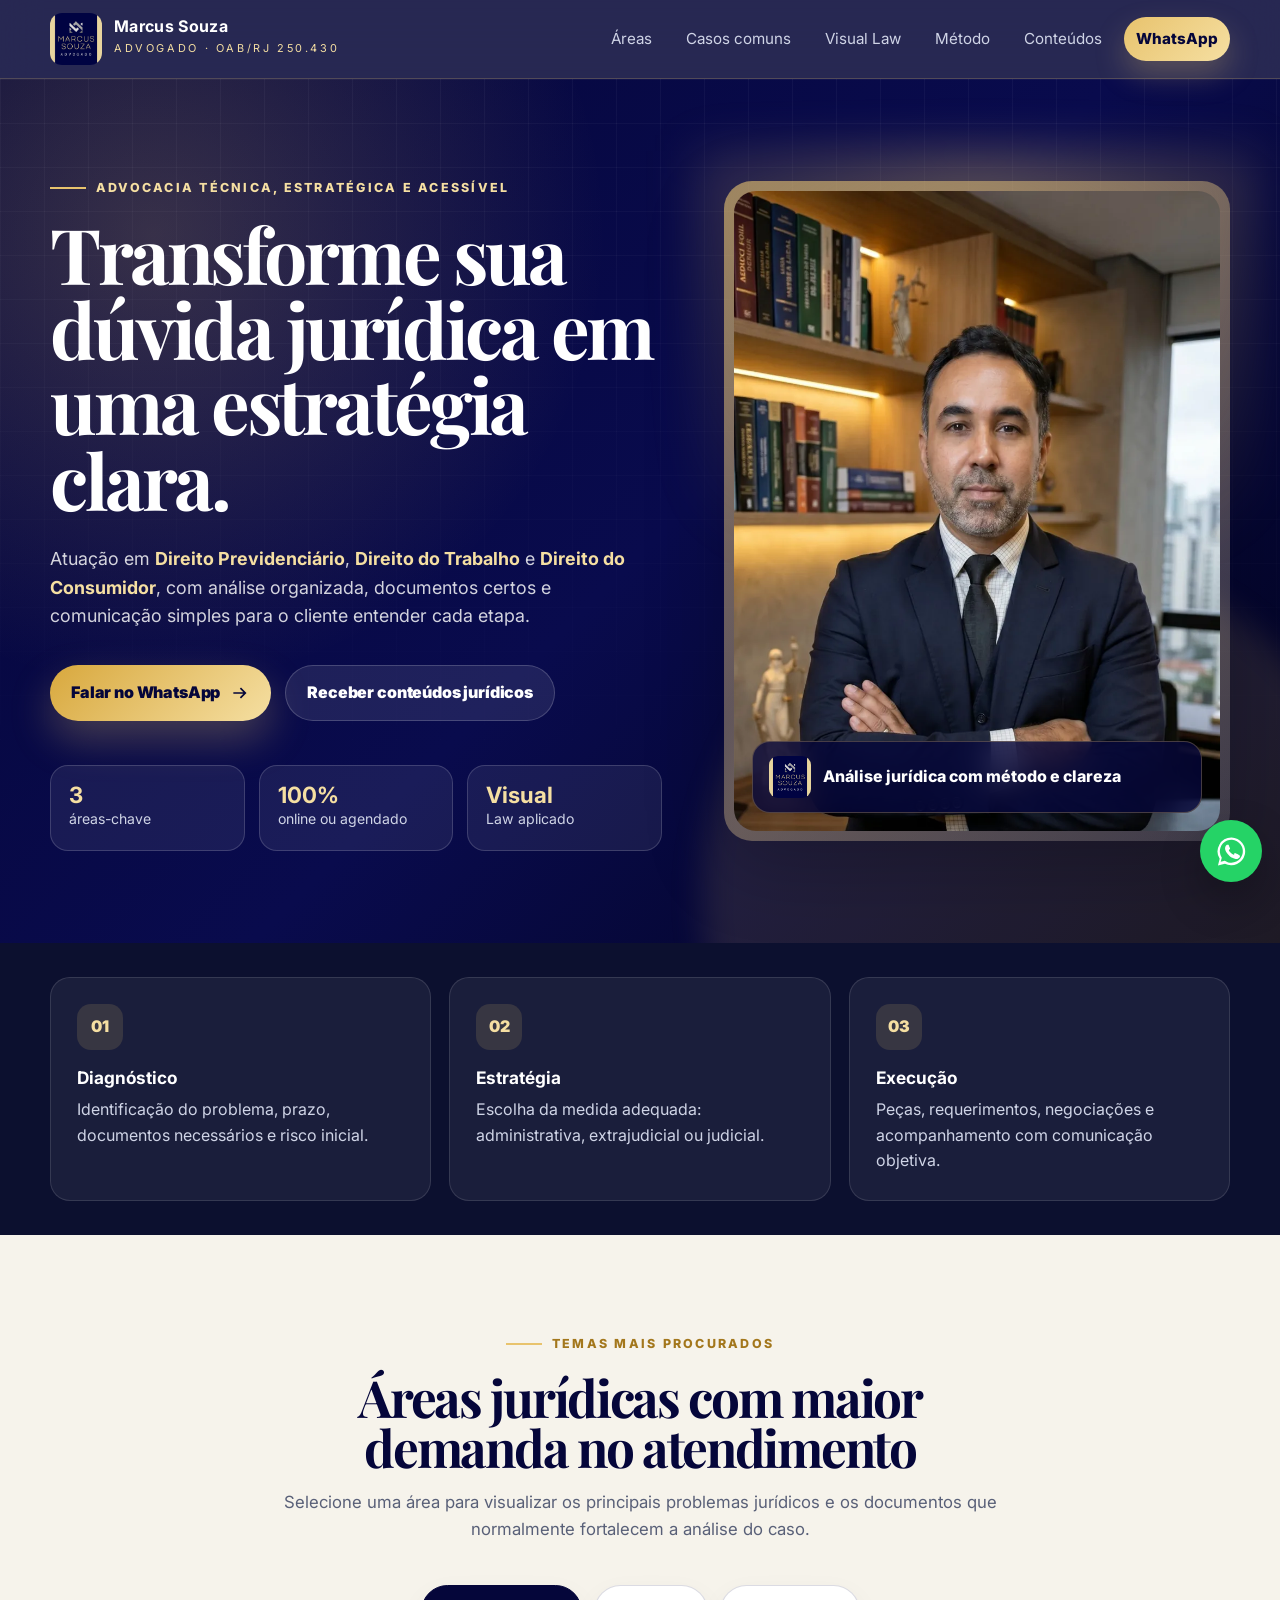
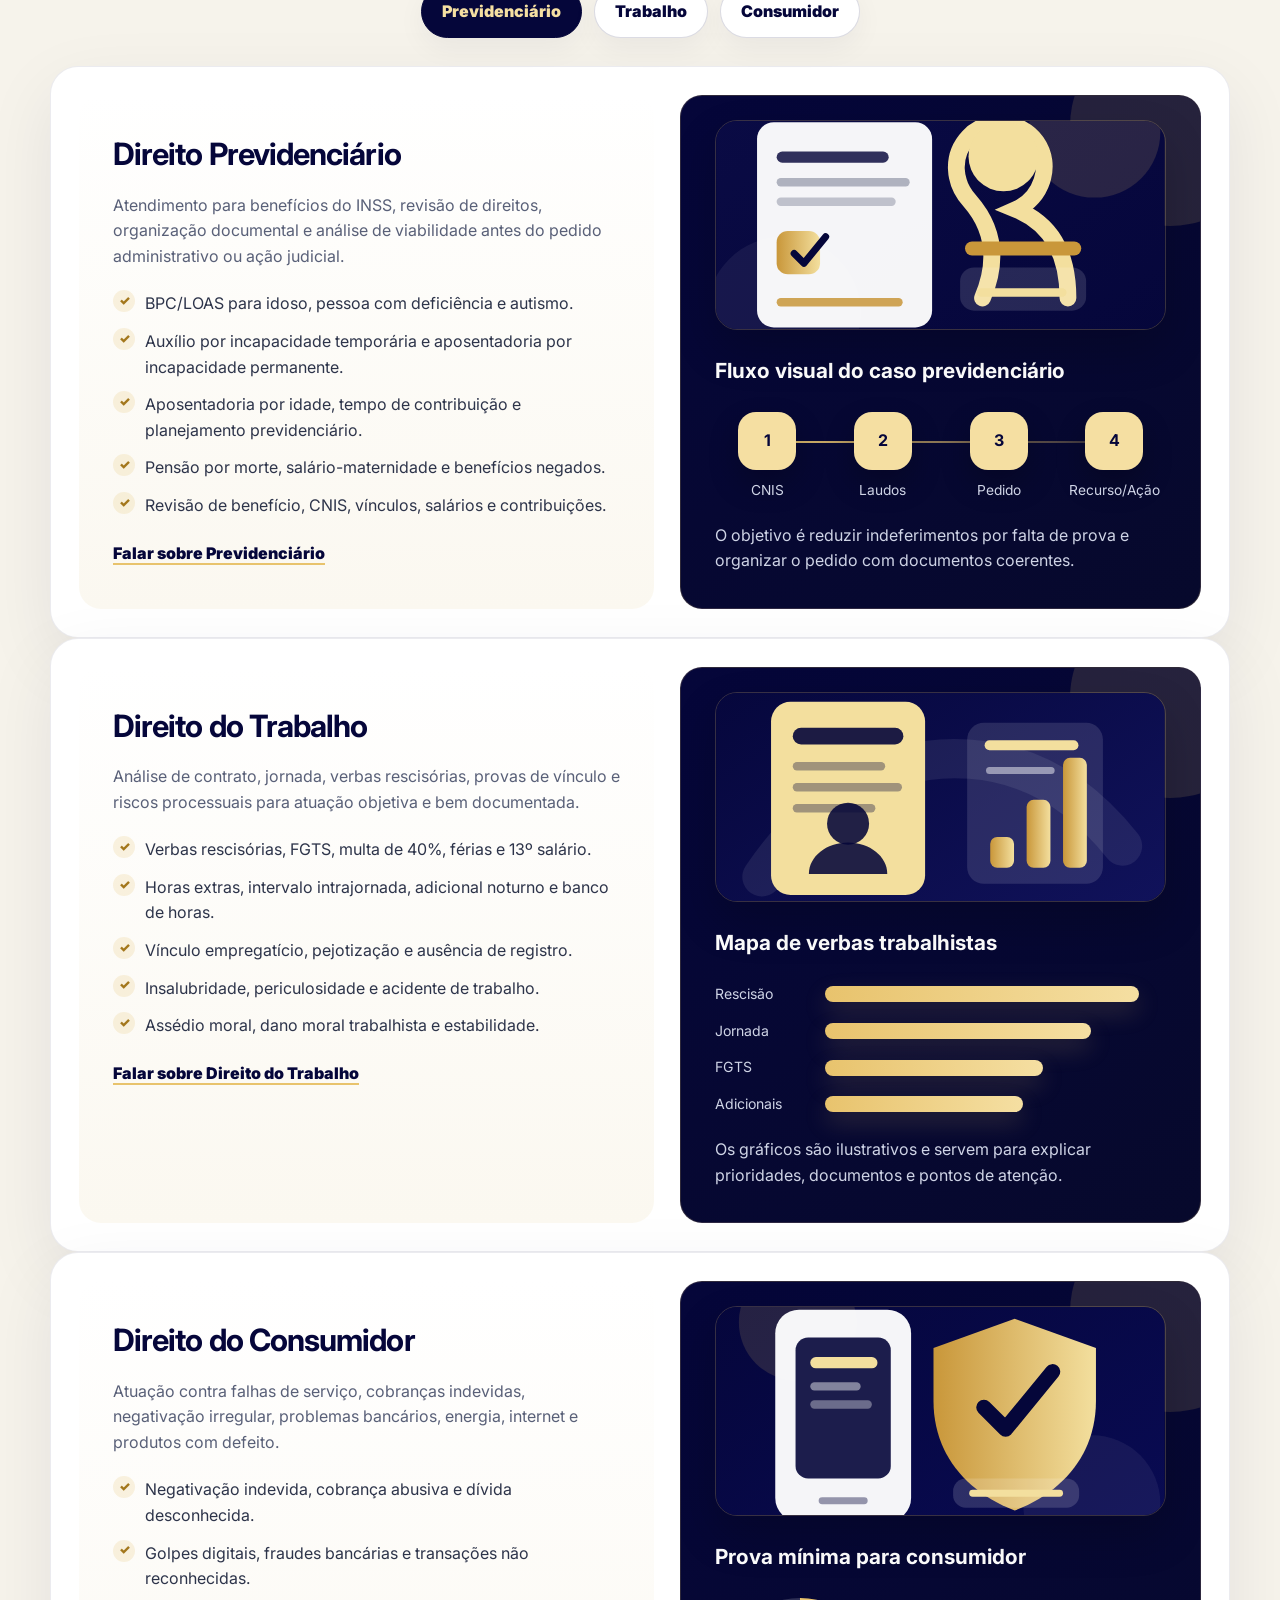
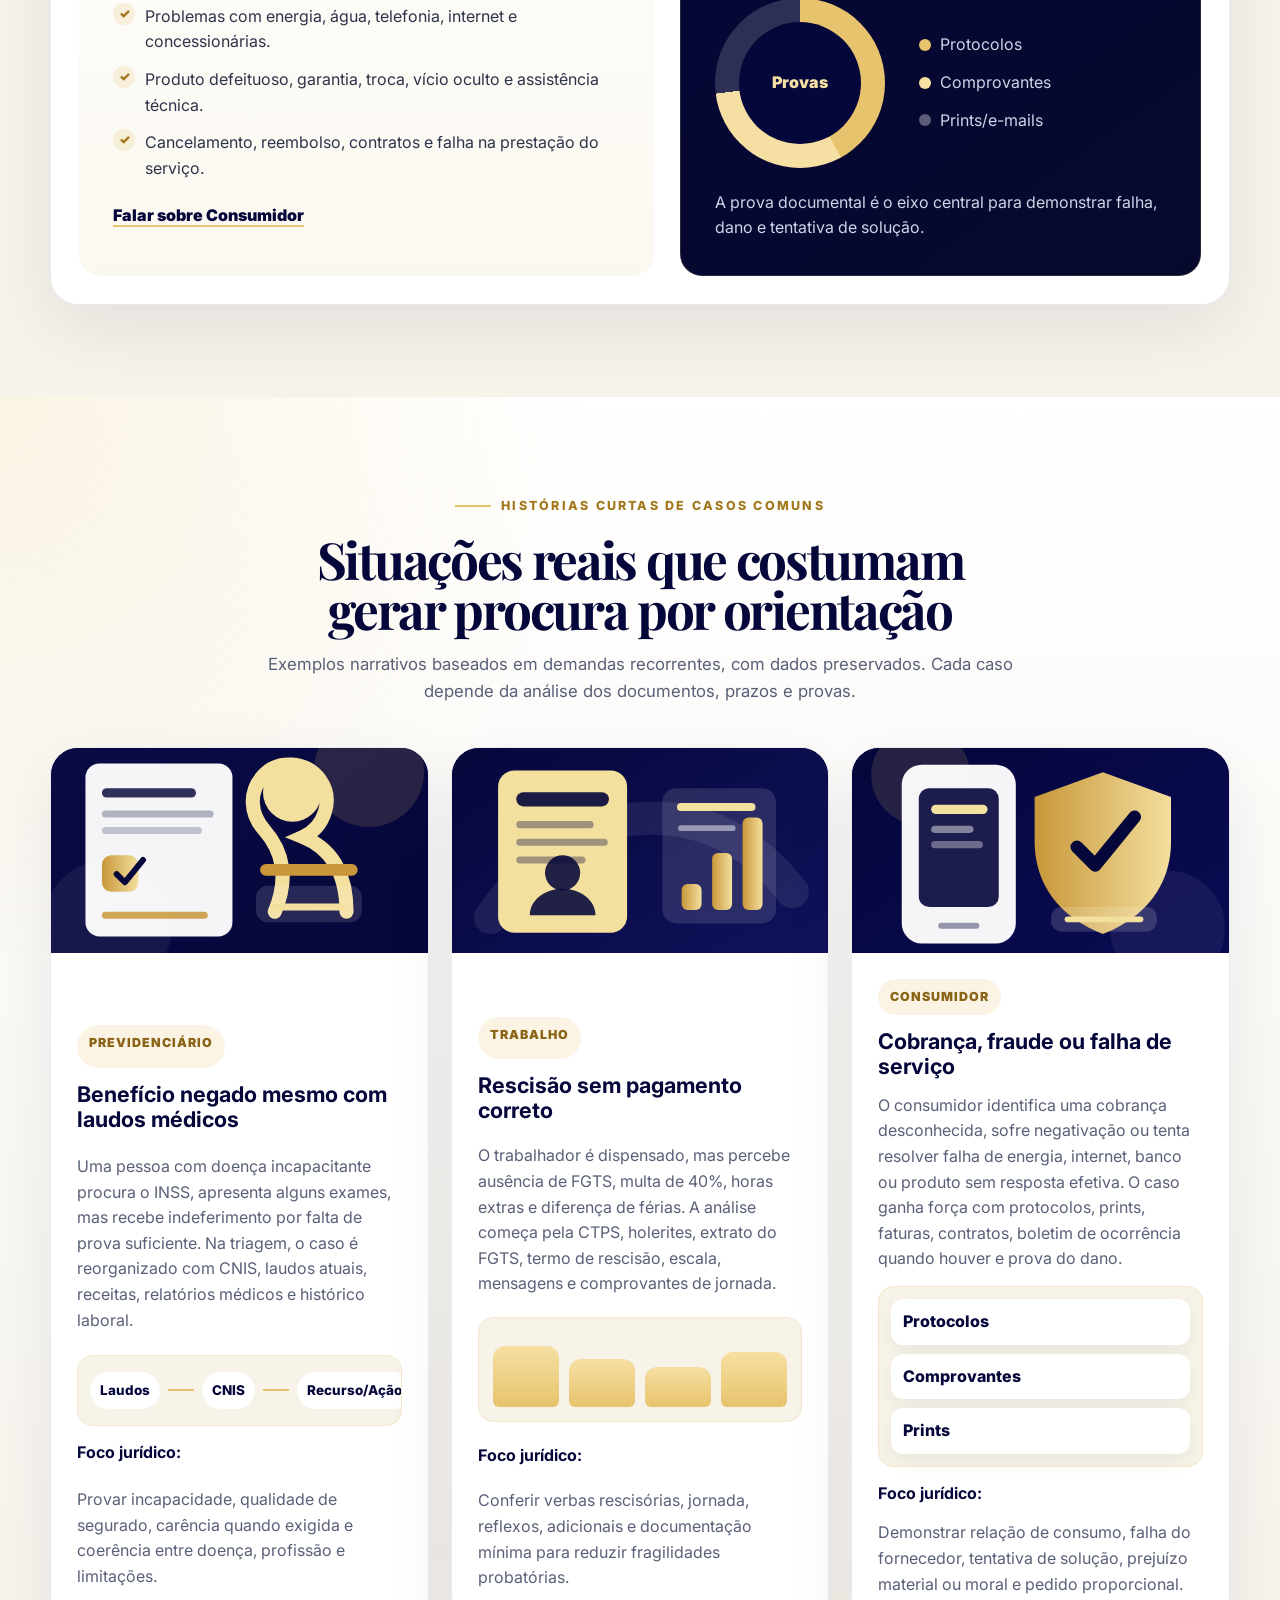
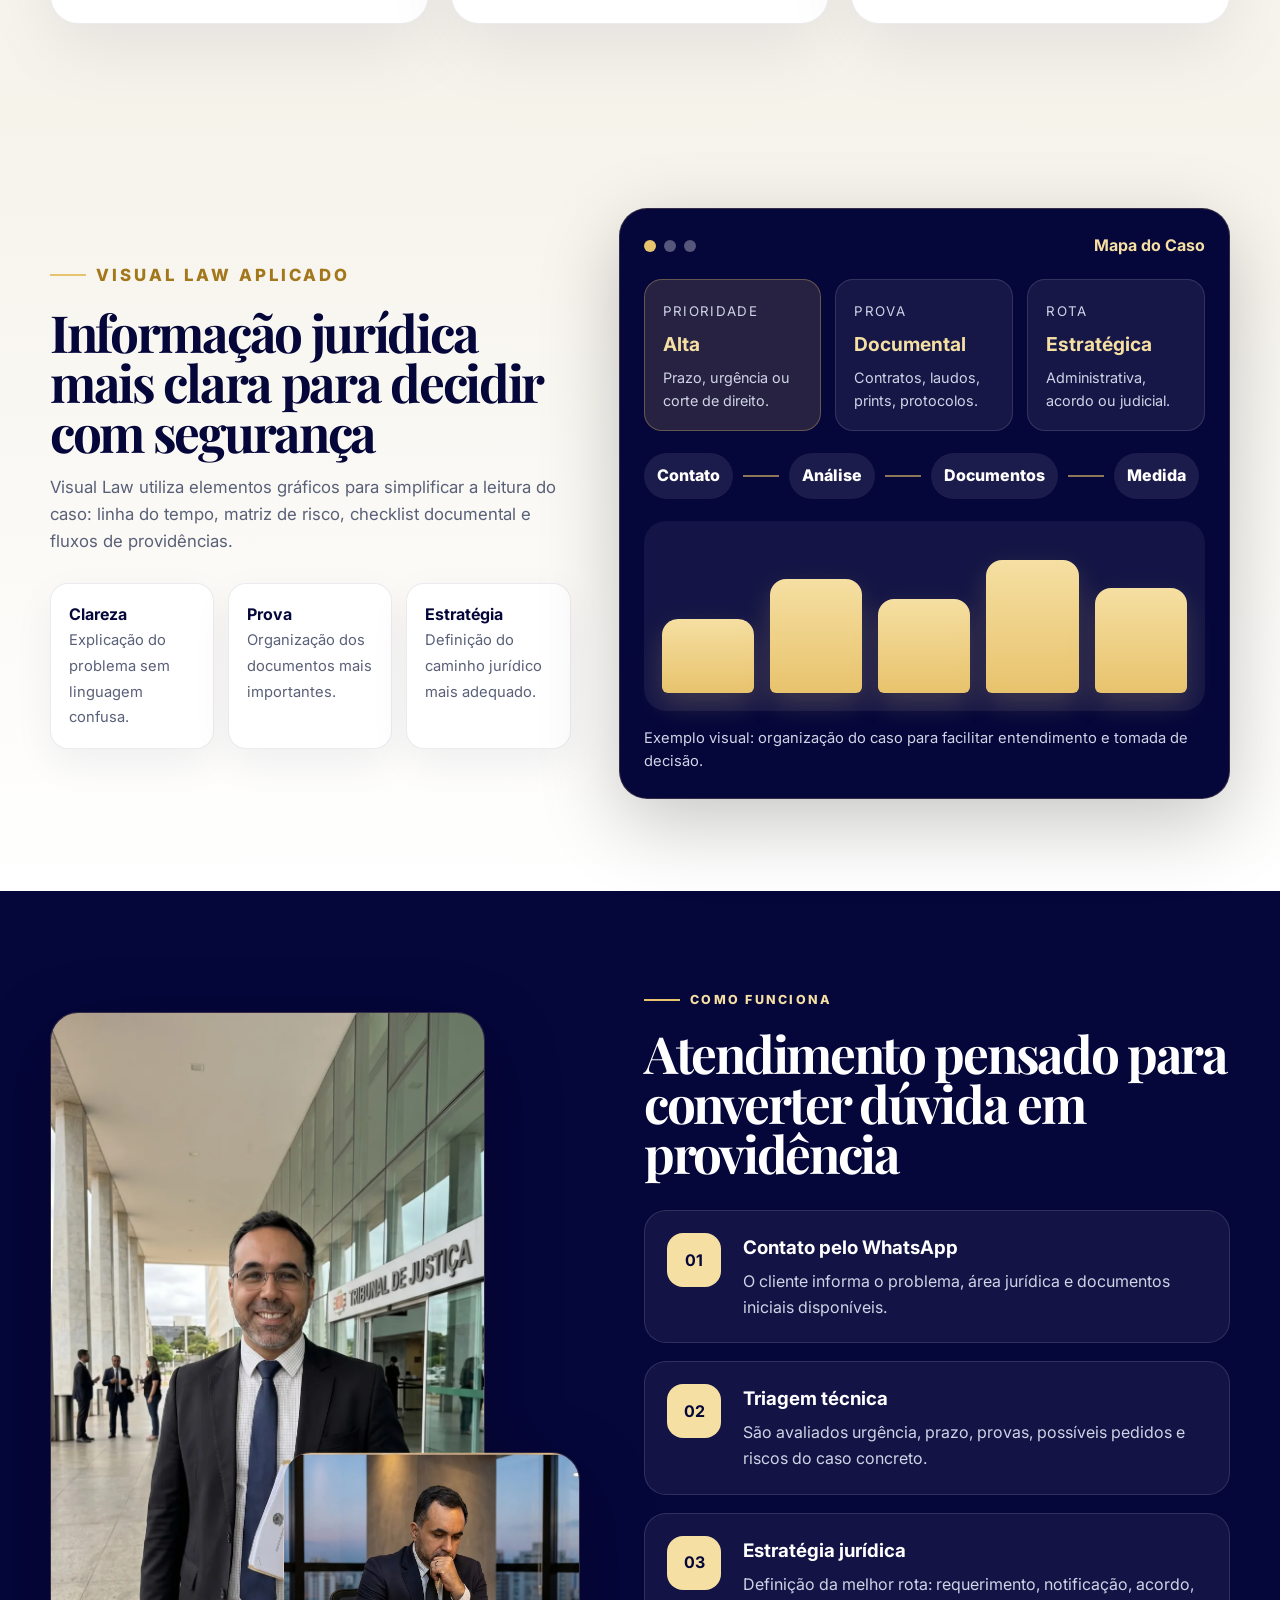
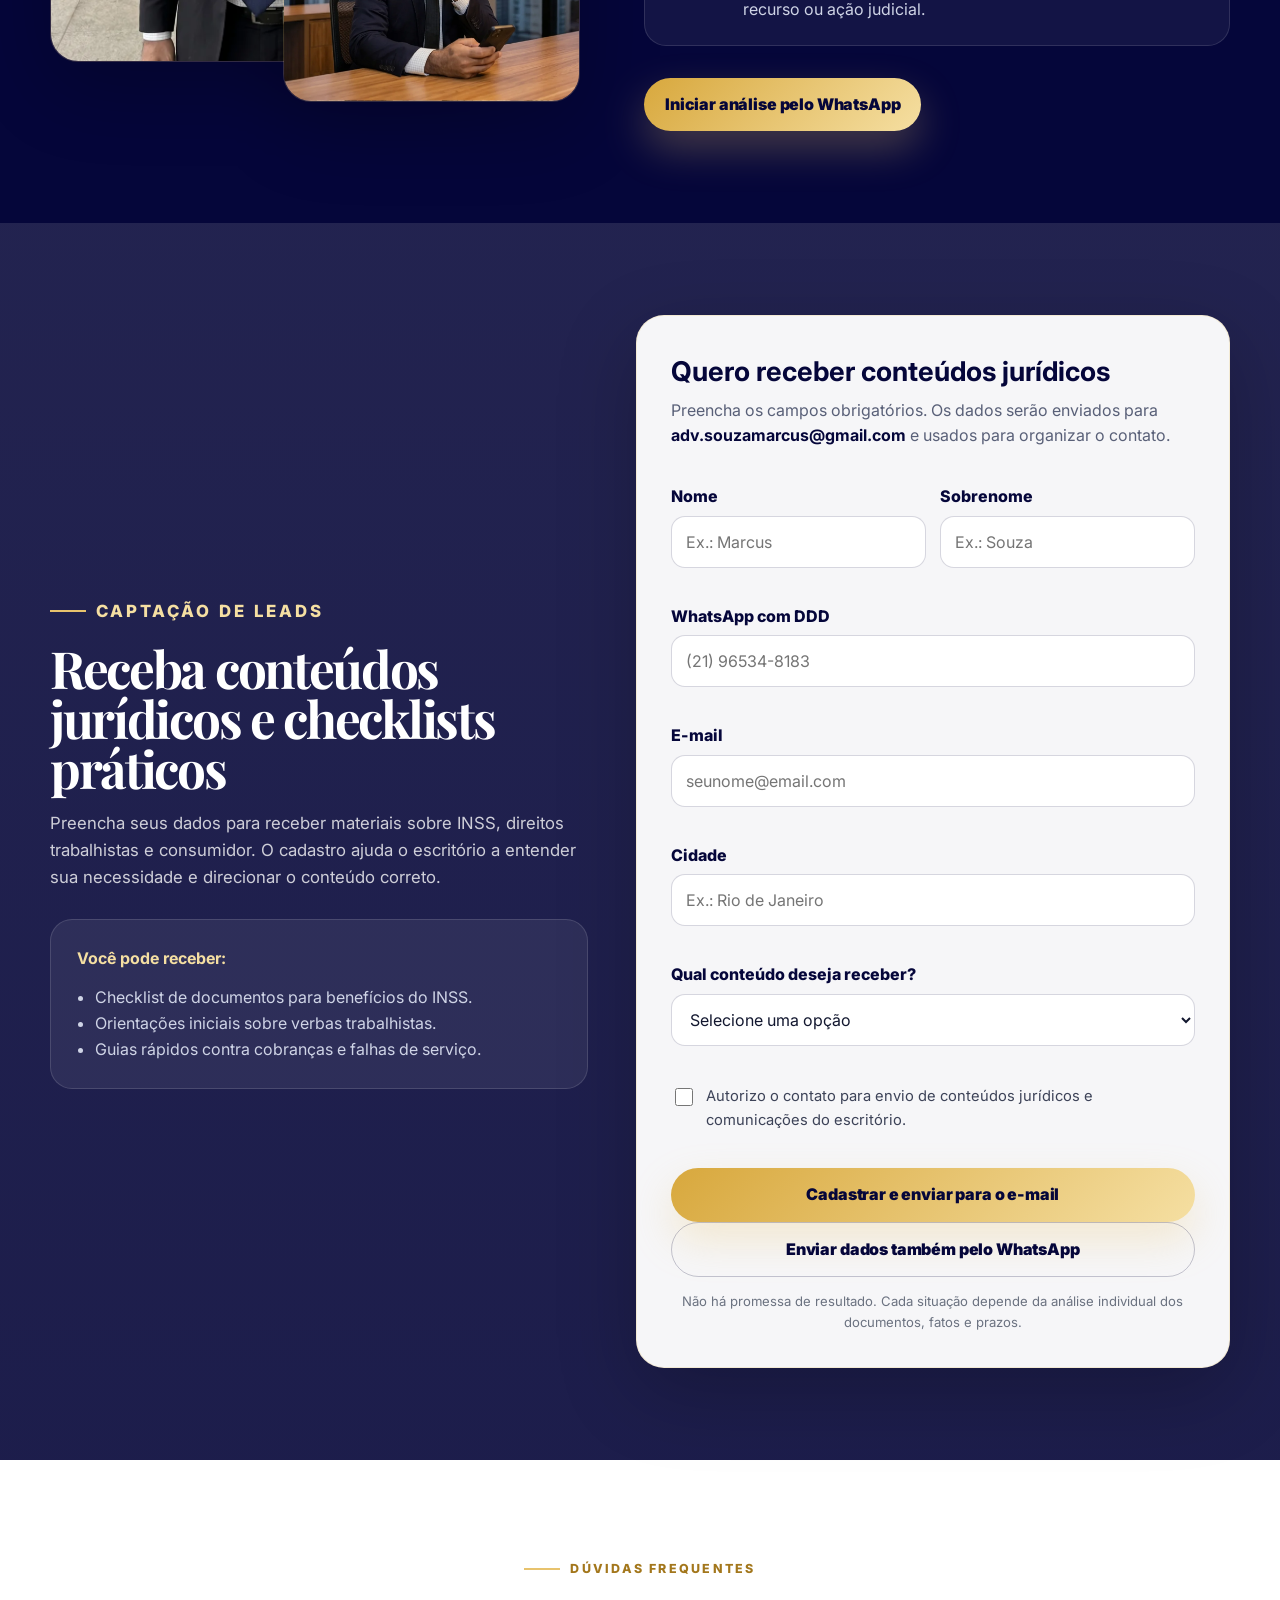
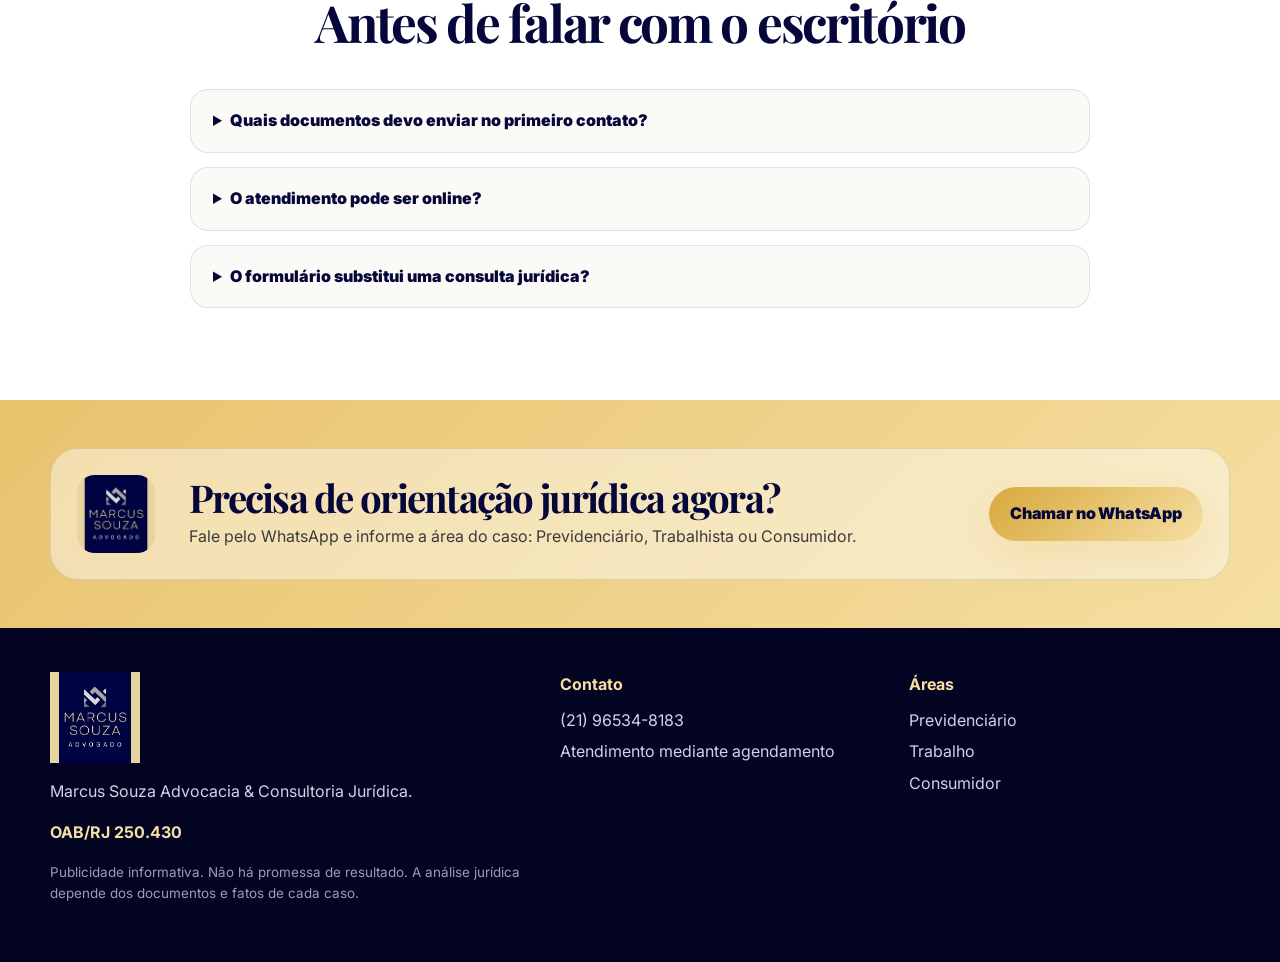
==== index.html @ 4432551f "Add files via upload" ====
<!doctype html>
<html lang="pt-BR">
<head>
  <meta charset="utf-8" />
  <meta name="viewport" content="width=device-width, initial-scale=1" />
  <title>Marcus Souza Advogado | Previdenciário, Trabalhista e Consumidor</title>
  <meta name="description" content="Advocacia estratégica em Direito Previdenciário, Direito do Trabalho e Direito do Consumidor. Fale com Marcus Souza pelo WhatsApp e receba conteúdos jurídicos." />
  <meta name="theme-color" content="#05063a" />
  <meta property="og:title" content="Marcus Souza Advogado" />
  <meta property="og:description" content="Atendimento jurídico estratégico em Previdenciário, Trabalhista e Consumidor." />
  <meta property="og:image" content="assets/quem-sou-eu.webp" />
  <meta property="og:type" content="website" />
  <link rel="icon" href="assets/favicon.png" type="image/png" />
  <link rel="preconnect" href="https://fonts.googleapis.com">
  <link rel="preconnect" href="https://fonts.gstatic.com" crossorigin>
  <link href="https://fonts.googleapis.com/css2?family=Inter:wght@400;500;600;700;800;900&family=Playfair+Display:wght@700;800&display=swap" rel="stylesheet">
  <link rel="stylesheet" href="style.css" />
</head>
<body>
  <a class="skip-link" href="#conteudo">Pular para o conteúdo</a>

  <header class="site-header" id="topo">
    <nav class="nav container" aria-label="Navegação principal">
      <a class="brand" href="#topo" aria-label="Marcus Souza Advogado - início">
        <img src="assets/logo.png" alt="Logomarca Marcus Souza Advogado" />
        <span>
          <strong>Marcus Souza</strong>
          <small>Advogado · OAB/RJ 250.430</small>
        </span>
      </a>
      <button class="nav-toggle" type="button" aria-label="Abrir menu" aria-expanded="false">
        <span></span><span></span><span></span>
      </button>
      <div class="nav-links" id="navLinks">
        <a href="#areas">Áreas</a>
        <a href="#historias">Casos comuns</a>
        <a href="#visual-law">Visual Law</a>
        <a href="#metodo">Método</a>
        <a href="#conteudos">Conteúdos</a>
        <a class="nav-cta" data-whatsapp href="https://wa.me/5521965348183?text=Ol%C3%A1%2C%20Dr.%20Marcus%20Souza.%20Vim%20pela%20Landing%20Page%20e%20gostaria%20de%20atendimento%20jur%C3%ADdico.">WhatsApp</a>
      </div>
    </nav>
  </header>

  <main id="conteudo">
    <section class="hero section-pad">
      <div class="hero-bg"></div>
      <div class="container hero-grid">
        <div class="hero-copy reveal">
          <div class="eyebrow"><span></span>Advocacia técnica, estratégica e acessível</div>
          <h1>Transforme sua dúvida jurídica em uma estratégia clara.</h1>
          <p class="hero-lead">Atuação em <strong>Direito Previdenciário</strong>, <strong>Direito do Trabalho</strong> e <strong>Direito do Consumidor</strong>, com análise organizada, documentos certos e comunicação simples para o cliente entender cada etapa.</p>
          <div class="hero-actions">
            <a class="btn btn-primary" data-whatsapp href="https://wa.me/5521965348183?text=Ol%C3%A1%2C%20Dr.%20Marcus%20Souza.%20Quero%20falar%20com%20o%20escrit%C3%B3rio%20sobre%20um%20caso%20jur%C3%ADdico.">
              <span>Falar no WhatsApp</span>
              <svg viewBox="0 0 24 24" aria-hidden="true"><path d="M13.2 5.4 19.8 12l-6.6 6.6-1.4-1.4 4.2-4.2H4v-2h12l-4.2-4.2 1.4-1.4Z"/></svg>
            </a>
            <a class="btn btn-secondary" href="#conteudos">Receber conteúdos jurídicos</a>
          </div>
          <div class="trust-row" aria-label="Diferenciais do atendimento">
            <div><strong data-counter="3">0</strong><span>áreas-chave</span></div>
            <div><strong>100%</strong><span>online ou agendado</span></div>
            <div><strong>Visual</strong><span>Law aplicado</span></div>
          </div>
        </div>

        <div class="hero-card reveal delay-1" aria-label="Foto profissional Marcus Souza">
          <div class="card-glow"></div>
          <img src="assets/foto-escritorio.webp" alt="Marcus Souza em escritório jurídico" />
          <div class="hero-badge">
            <img src="assets/logo.png" alt="" aria-hidden="true" />
            <span>Análise jurídica com método e clareza</span>
          </div>
        </div>
      </div>
    </section>

    <section class="section-pad intro-strip" aria-label="Resumo de atuação">
      <div class="container strip-grid">
        <article class="mini-card reveal">
          <span class="icon-wrap">01</span>
          <h2>Diagnóstico</h2>
          <p>Identificação do problema, prazo, documentos necessários e risco inicial.</p>
        </article>
        <article class="mini-card reveal delay-1">
          <span class="icon-wrap">02</span>
          <h2>Estratégia</h2>
          <p>Escolha da medida adequada: administrativa, extrajudicial ou judicial.</p>
        </article>
        <article class="mini-card reveal delay-2">
          <span class="icon-wrap">03</span>
          <h2>Execução</h2>
          <p>Peças, requerimentos, negociações e acompanhamento com comunicação objetiva.</p>
        </article>
      </div>
    </section>

    <section class="section-pad" id="areas">
      <div class="container">
        <div class="section-heading reveal">
          <p class="eyebrow"><span></span>Temas mais procurados</p>
          <h2>Áreas jurídicas com maior demanda no atendimento</h2>
          <p>Selecione uma área para visualizar os principais problemas jurídicos e os documentos que normalmente fortalecem a análise do caso.</p>
        </div>

        <div class="area-tabs reveal" role="tablist" aria-label="Áreas de atuação">
          <button class="tab active" type="button" role="tab" aria-selected="true" data-tab="previdenciario">Previdenciário</button>
          <button class="tab" type="button" role="tab" aria-selected="false" data-tab="trabalho">Trabalho</button>
          <button class="tab" type="button" role="tab" aria-selected="false" data-tab="consumidor">Consumidor</button>
        </div>

        <div class="area-panels">
          <article class="area-panel active" id="previdenciario" role="tabpanel">
            <div class="panel-copy">
              <h3>Direito Previdenciário</h3>
              <p>Atendimento para benefícios do INSS, revisão de direitos, organização documental e análise de viabilidade antes do pedido administrativo ou ação judicial.</p>
              <ul class="check-list">
                <li>BPC/LOAS para idoso, pessoa com deficiência e autismo.</li>
                <li>Auxílio por incapacidade temporária e aposentadoria por incapacidade permanente.</li>
                <li>Aposentadoria por idade, tempo de contribuição e planejamento previdenciário.</li>
                <li>Pensão por morte, salário-maternidade e benefícios negados.</li>
                <li>Revisão de benefício, CNIS, vínculos, salários e contribuições.</li>
              </ul>
              <a class="text-link" data-whatsapp href="https://wa.me/5521965348183?text=Ol%C3%A1%2C%20Dr.%20Marcus.%20Quero%20atendimento%20em%20Direito%20Previdenci%C3%A1rio.">Falar sobre Previdenciário</a>
            </div>
            <div class="panel-visual visual-card">
              <figure class="area-illustration"><img src="assets/area-previdenciario.svg" alt="Ilustração gratuita sobre benefícios do INSS e organização documental" /></figure>
              <h4>Fluxo visual do caso previdenciário</h4>
              <div class="timeline-law">
                <div><strong>1</strong><span>CNIS</span></div>
                <div><strong>2</strong><span>Laudos</span></div>
                <div><strong>3</strong><span>Pedido</span></div>
                <div><strong>4</strong><span>Recurso/Ação</span></div>
              </div>
              <p>O objetivo é reduzir indeferimentos por falta de prova e organizar o pedido com documentos coerentes.</p>
            </div>
          </article>

          <article class="area-panel" id="trabalho" role="tabpanel" hidden>
            <div class="panel-copy">
              <h3>Direito do Trabalho</h3>
              <p>Análise de contrato, jornada, verbas rescisórias, provas de vínculo e riscos processuais para atuação objetiva e bem documentada.</p>
              <ul class="check-list">
                <li>Verbas rescisórias, FGTS, multa de 40%, férias e 13º salário.</li>
                <li>Horas extras, intervalo intrajornada, adicional noturno e banco de horas.</li>
                <li>Vínculo empregatício, pejotização e ausência de registro.</li>
                <li>Insalubridade, periculosidade e acidente de trabalho.</li>
                <li>Assédio moral, dano moral trabalhista e estabilidade.</li>
              </ul>
              <a class="text-link" data-whatsapp href="https://wa.me/5521965348183?text=Ol%C3%A1%2C%20Dr.%20Marcus.%20Quero%20atendimento%20em%20Direito%20do%20Trabalho.">Falar sobre Direito do Trabalho</a>
            </div>
            <div class="panel-visual visual-card">
              <figure class="area-illustration"><img src="assets/area-trabalhista.svg" alt="Ilustração gratuita sobre contrato de trabalho e verbas trabalhistas" /></figure>
              <h4>Mapa de verbas trabalhistas</h4>
              <div class="bar-chart" aria-label="Gráfico visual de verbas trabalhistas">
                <div style="--value:92"><span>Rescisão</span><i></i></div>
                <div style="--value:78"><span>Jornada</span><i></i></div>
                <div style="--value:64"><span>FGTS</span><i></i></div>
                <div style="--value:58"><span>Adicionais</span><i></i></div>
              </div>
              <p>Os gráficos são ilustrativos e servem para explicar prioridades, documentos e pontos de atenção.</p>
            </div>
          </article>

          <article class="area-panel" id="consumidor" role="tabpanel" hidden>
            <div class="panel-copy">
              <h3>Direito do Consumidor</h3>
              <p>Atuação contra falhas de serviço, cobranças indevidas, negativação irregular, problemas bancários, energia, internet e produtos com defeito.</p>
              <ul class="check-list">
                <li>Negativação indevida, cobrança abusiva e dívida desconhecida.</li>
                <li>Golpes digitais, fraudes bancárias e transações não reconhecidas.</li>
                <li>Problemas com energia, água, telefonia, internet e concessionárias.</li>
                <li>Produto defeituoso, garantia, troca, vício oculto e assistência técnica.</li>
                <li>Cancelamento, reembolso, contratos e falha na prestação do serviço.</li>
              </ul>
              <a class="text-link" data-whatsapp href="https://wa.me/5521965348183?text=Ol%C3%A1%2C%20Dr.%20Marcus.%20Quero%20atendimento%20em%20Direito%20do%20Consumidor.">Falar sobre Consumidor</a>
            </div>
            <div class="panel-visual visual-card">
              <figure class="area-illustration"><img src="assets/area-consumidor.svg" alt="Ilustração gratuita sobre proteção do consumidor, provas e reclamação" /></figure>
              <h4>Prova mínima para consumidor</h4>
              <div class="donut-wrap">
                <div class="donut" role="img" aria-label="Gráfico circular ilustrativo de documentos"></div>
                <ul>
                  <li><span></span>Protocolos</li>
                  <li><span></span>Comprovantes</li>
                  <li><span></span>Prints/e-mails</li>
                </ul>
              </div>
              <p>A prova documental é o eixo central para demonstrar falha, dano e tentativa de solução.</p>
            </div>
          </article>
        </div>
      </div>
    </section>

    <section class="section-pad case-section" id="historias">
      <div class="container">
        <div class="section-heading reveal">
          <p class="eyebrow"><span></span>Histórias curtas de casos comuns</p>
          <h2>Situações reais que costumam gerar procura por orientação</h2>
          <p>Exemplos narrativos baseados em demandas recorrentes, com dados preservados. Cada caso depende da análise dos documentos, prazos e provas.</p>
        </div>

        <div class="case-grid">
          <article class="case-card reveal">
            <img src="assets/area-previdenciario.svg" alt="Imagem gratuita ilustrando caso previdenciário" />
            <div class="case-content">
              <span class="case-tag">Previdenciário</span>
              <h3>Benefício negado mesmo com laudos médicos</h3>
              <p>Uma pessoa com doença incapacitante procura o INSS, apresenta alguns exames, mas recebe indeferimento por falta de prova suficiente. Na triagem, o caso é reorganizado com CNIS, laudos atuais, receitas, relatórios médicos e histórico laboral.</p>
              <div class="visual-mini" aria-label="Fluxo visual do caso previdenciário">
                <span>Laudos</span><i></i><span>CNIS</span><i></i><span>Recurso/Ação</span>
              </div>
              <strong>Foco jurídico:</strong>
              <p>Provar incapacidade, qualidade de segurado, carência quando exigida e coerência entre doença, profissão e limitações.</p>
            </div>
          </article>

          <article class="case-card reveal delay-1">
            <img src="assets/area-trabalhista.svg" alt="Imagem gratuita ilustrando caso trabalhista" />
            <div class="case-content">
              <span class="case-tag">Trabalho</span>
              <h3>Rescisão sem pagamento correto</h3>
              <p>O trabalhador é dispensado, mas percebe ausência de FGTS, multa de 40%, horas extras e diferença de férias. A análise começa pela CTPS, holerites, extrato do FGTS, termo de rescisão, escala, mensagens e comprovantes de jornada.</p>
              <div class="mini-bars" aria-label="Gráfico visual ilustrativo de verbas trabalhistas">
                <b style="--h:82%"></b><b style="--h:65%"></b><b style="--h:54%"></b><b style="--h:74%"></b>
              </div>
              <strong>Foco jurídico:</strong>
              <p>Conferir verbas rescisórias, jornada, reflexos, adicionais e documentação mínima para reduzir fragilidades probatórias.</p>
            </div>
          </article>

          <article class="case-card reveal delay-2">
            <img src="assets/area-consumidor.svg" alt="Imagem gratuita ilustrando caso de Direito do Consumidor" />
            <div class="case-content">
              <span class="case-tag">Consumidor</span>
              <h3>Cobrança, fraude ou falha de serviço</h3>
              <p>O consumidor identifica uma cobrança desconhecida, sofre negativação ou tenta resolver falha de energia, internet, banco ou produto sem resposta efetiva. O caso ganha força com protocolos, prints, faturas, contratos, boletim de ocorrência quando houver e prova do dano.</p>
              <div class="document-stack" aria-label="Checklist visual de documentos do consumidor">
                <span>Protocolos</span><span>Comprovantes</span><span>Prints</span>
              </div>
              <strong>Foco jurídico:</strong>
              <p>Demonstrar relação de consumo, falha do fornecedor, tentativa de solução, prejuízo material ou moral e pedido proporcional.</p>
            </div>
          </article>
        </div>
      </div>
    </section>

    <section class="section-pad visual-law-section" id="visual-law">
      <div class="container visual-grid">
        <div class="visual-copy reveal">
          <p class="eyebrow"><span></span>Visual Law aplicado</p>
          <h2>Informação jurídica mais clara para decidir com segurança</h2>
          <p>Visual Law utiliza elementos gráficos para simplificar a leitura do caso: linha do tempo, matriz de risco, checklist documental e fluxos de providências.</p>
          <div class="visual-points">
            <div>
              <strong>Clareza</strong>
              <span>Explicação do problema sem linguagem confusa.</span>
            </div>
            <div>
              <strong>Prova</strong>
              <span>Organização dos documentos mais importantes.</span>
            </div>
            <div>
              <strong>Estratégia</strong>
              <span>Definição do caminho jurídico mais adequado.</span>
            </div>
          </div>
        </div>
        <div class="dashboard reveal delay-1" aria-label="Painel de Visual Law">
          <div class="dash-head">
            <span></span><span></span><span></span>
            <strong>Mapa do Caso</strong>
          </div>
          <div class="risk-grid">
            <div class="risk-card high"><small>Prioridade</small><strong>Alta</strong><p>Prazo, urgência ou corte de direito.</p></div>
            <div class="risk-card"><small>Prova</small><strong>Documental</strong><p>Contratos, laudos, prints, protocolos.</p></div>
            <div class="risk-card"><small>Rota</small><strong>Estratégica</strong><p>Administrativa, acordo ou judicial.</p></div>
          </div>
          <div class="process-flow">
            <span>Contato</span><i></i><span>Análise</span><i></i><span>Documentos</span><i></i><span>Medida</span>
          </div>
          <div class="dash-chart">
            <div style="--h:48%"></div>
            <div style="--h:74%"></div>
            <div style="--h:61%"></div>
            <div style="--h:86%"></div>
            <div style="--h:68%"></div>
          </div>
          <p class="dash-note">Exemplo visual: organização do caso para facilitar entendimento e tomada de decisão.</p>
        </div>
      </div>
    </section>

    <section class="section-pad method-section" id="metodo">
      <div class="container method-grid">
        <div class="photo-stack reveal">
          <img class="photo-main" src="assets/foto-forum.webp" alt="Marcus Souza em frente a Tribunal de Justiça" />
          <img class="photo-secondary" src="assets/foto-reuniao.webp" alt="Marcus Souza analisando atendimento jurídico" />
        </div>
        <div class="method-copy reveal delay-1">
          <p class="eyebrow"><span></span>Como funciona</p>
          <h2>Atendimento pensado para converter dúvida em providência</h2>
          <div class="steps">
            <article>
              <strong>01</strong>
              <div>
                <h3>Contato pelo WhatsApp</h3>
                <p>O cliente informa o problema, área jurídica e documentos iniciais disponíveis.</p>
              </div>
            </article>
            <article>
              <strong>02</strong>
              <div>
                <h3>Triagem técnica</h3>
                <p>São avaliados urgência, prazo, provas, possíveis pedidos e riscos do caso concreto.</p>
              </div>
            </article>
            <article>
              <strong>03</strong>
              <div>
                <h3>Estratégia jurídica</h3>
                <p>Definição da melhor rota: requerimento, notificação, acordo, recurso ou ação judicial.</p>
              </div>
            </article>
          </div>
          <a class="btn btn-primary" data-whatsapp href="https://wa.me/5521965348183?text=Ol%C3%A1%2C%20Dr.%20Marcus%20Souza.%20Quero%20iniciar%20uma%20an%C3%A1lise%20jur%C3%ADdica.">Iniciar análise pelo WhatsApp</a>
        </div>
      </div>
    </section>

    <section class="section-pad lead-section" id="conteudos">
      <div class="container lead-grid">
        <div class="lead-copy reveal">
          <p class="eyebrow"><span></span>Captação de leads</p>
          <h2>Receba conteúdos jurídicos e checklists práticos</h2>
          <p>Preencha seus dados para receber materiais sobre INSS, direitos trabalhistas e consumidor. O cadastro ajuda o escritório a entender sua necessidade e direcionar o conteúdo correto.</p>
          <div class="lead-offer">
            <strong>Você pode receber:</strong>
            <ul>
              <li>Checklist de documentos para benefícios do INSS.</li>
              <li>Orientações iniciais sobre verbas trabalhistas.</li>
              <li>Guias rápidos contra cobranças e falhas de serviço.</li>
            </ul>
          </div>
        </div>

        <form class="lead-form reveal delay-1" action="https://formsubmit.co/adv.souzamarcus@gmail.com" method="POST" id="leadForm" novalidate>
          <input type="hidden" name="_subject" value="Novo lead da Landing Page Marcus Souza Advocacia" />
          <input type="hidden" name="_template" value="table" />
          <input type="hidden" name="_captcha" value="false" />
          <input type="hidden" name="_next" value="https://marcussouzaadvocacia.netlify.app/obrigado.html" />
          <input type="hidden" name="Origem" value="Landing Page Marcus Souza Advocacia" />
          <input type="hidden" name="Data de envio" id="dataEnvio" value="" />

          <h3>Quero receber conteúdos jurídicos</h3>
          <p class="form-note">Preencha os campos obrigatórios. Os dados serão enviados para <strong>adv.souzamarcus@gmail.com</strong> e usados para organizar o contato.</p>

          <div class="form-row two-cols">
            <div>
              <label for="nome">Nome</label>
              <input id="nome" name="Nome" type="text" placeholder="Ex.: Marcus" autocomplete="given-name" required minlength="2" />
              <small class="error" data-error="nome"></small>
            </div>
            <div>
              <label for="sobrenome">Sobrenome</label>
              <input id="sobrenome" name="Sobrenome" type="text" placeholder="Ex.: Souza" autocomplete="family-name" required minlength="2" />
              <small class="error" data-error="sobrenome"></small>
            </div>
          </div>

          <label for="whatsapp">WhatsApp com DDD</label>
          <input id="whatsapp" name="WhatsApp" type="tel" placeholder="(21) 96534-8183" autocomplete="tel" inputmode="tel" required />
          <small class="error" data-error="whatsapp"></small>

          <label for="email">E-mail</label>
          <input id="email" name="Email" type="email" placeholder="seunome@email.com" autocomplete="email" required />
          <small class="error" data-error="email"></small>

          <label for="cidade">Cidade</label>
          <input id="cidade" name="Cidade" type="text" placeholder="Ex.: Rio de Janeiro" autocomplete="address-level2" required minlength="2" />
          <small class="error" data-error="cidade"></small>

          <label for="interesse">Qual conteúdo deseja receber?</label>
          <select id="interesse" name="Interesse" required>
            <option value="">Selecione uma opção</option>
            <option>Direito Previdenciário — INSS, BPC/LOAS e aposentadorias</option>
            <option>Direito do Trabalho — rescisão, FGTS e horas extras</option>
            <option>Direito do Consumidor — cobranças, fraudes e falhas de serviço</option>
            <option>Conteúdos jurídicos gerais</option>
          </select>
          <small class="error" data-error="interesse"></small>

          <label class="consent">
            <input type="checkbox" id="consentimento" name="Consentimento" value="Autorizado" required />
            <span>Autorizo o contato para envio de conteúdos jurídicos e comunicações do escritório.</span>
          </label>
          <small class="error" data-error="consentimento"></small>

          <button class="btn btn-primary full" type="submit">Cadastrar e enviar para o e-mail</button>
          <button class="btn btn-outline full" type="button" id="sendLeadWhatsapp">Enviar dados também pelo WhatsApp</button>
          <p class="privacy-text">Não há promessa de resultado. Cada situação depende da análise individual dos documentos, fatos e prazos.</p>
        </form>
      </div>
    </section>

    <section class="section-pad faq-section" id="faq">
      <div class="container">
        <div class="section-heading reveal">
          <p class="eyebrow"><span></span>Dúvidas frequentes</p>
          <h2>Antes de falar com o escritório</h2>
        </div>
        <div class="faq-list reveal delay-1">
          <details>
            <summary>Quais documentos devo enviar no primeiro contato?</summary>
            <p>Depende da área. Em regra: documentos pessoais, comprovantes, contratos, mensagens, protocolos, laudos, decisões, CTPS, CNIS ou documentos que demonstrem o problema.</p>
          </details>
          <details>
            <summary>O atendimento pode ser online?</summary>
            <p>Sim. O primeiro contato pode ser feito pelo WhatsApp e o atendimento pode ocorrer por mensagem, ligação ou videoconferência, conforme agendamento.</p>
          </details>
          <details>
            <summary>O formulário substitui uma consulta jurídica?</summary>
            <p>Não. O formulário serve para cadastro e envio de conteúdos. A análise jurídica exige avaliação individual dos fatos, documentos e prazos.</p>
          </details>
        </div>
      </div>
    </section>

    <section class="final-cta">
      <div class="container final-box reveal">
        <img src="assets/logo.png" alt="Logomarca Marcus Souza Advogado" />
        <div>
          <h2>Precisa de orientação jurídica agora?</h2>
          <p>Fale pelo WhatsApp e informe a área do caso: Previdenciário, Trabalhista ou Consumidor.</p>
        </div>
        <a class="btn btn-primary" data-whatsapp href="https://wa.me/5521965348183?text=Ol%C3%A1%2C%20Dr.%20Marcus%20Souza.%20Vim%20pela%20Landing%20Page%20e%20preciso%20de%20orienta%C3%A7%C3%A3o%20jur%C3%ADdica.">Chamar no WhatsApp</a>
      </div>
    </section>
  </main>

  <footer class="site-footer">
    <div class="container footer-grid">
      <div>
        <img src="assets/logo.png" alt="Marcus Souza Advogado" />
        <p>Marcus Souza Advocacia & Consultoria Jurídica.</p>
        <p><strong>OAB/RJ 250.430</strong></p>
        <p class="footer-note">Publicidade informativa. Não há promessa de resultado. A análise jurídica depende dos documentos e fatos de cada caso.</p>
      </div>
      <div>
        <strong>Contato</strong>
        <a data-whatsapp href="https://wa.me/5521965348183?text=Ol%C3%A1%2C%20Dr.%20Marcus%20Souza.%20Gostaria%20de%20falar%20com%20o%20escrit%C3%B3rio.">(21) 96534-8183</a>
        <span>Atendimento mediante agendamento</span>
      </div>
      <div>
        <strong>Áreas</strong>
        <span>Previdenciário</span>
        <span>Trabalho</span>
        <span>Consumidor</span>
      </div>
    </div>
  </footer>

  <a class="floating-whatsapp" data-whatsapp href="https://wa.me/5521965348183?text=Ol%C3%A1%2C%20Dr.%20Marcus%20Souza.%20Quero%20falar%20com%20o%20escrit%C3%B3rio." aria-label="Falar com o escritório pelo WhatsApp">
    <svg viewBox="0 0 32 32" aria-hidden="true"><path d="M16 3.2A12.7 12.7 0 0 0 5.2 22.6L3.6 28.8l6.4-1.6A12.7 12.7 0 1 0 16 3.2Zm0 23.1c-2 0-4-.6-5.7-1.7l-.4-.2-3.8 1 1-3.7-.2-.4a10.5 10.5 0 1 1 9.1 5Zm5.8-7.8c-.3-.2-1.9-.9-2.2-1-.3-.1-.5-.2-.8.2-.2.3-.9 1-.1 1.2-.2.2-.4.2-.7.1-.3-.2-1.3-.5-2.5-1.6-.9-.8-1.6-1.8-1.8-2.1-.2-.3 0-.5.1-.7.2-.2.3-.4.5-.6.1-.2.2-.3.3-.5.1-.2.1-.4 0-.6-.1-.2-.8-1.8-1-2.5-.3-.6-.5-.5-.8-.5h-.6c-.2 0-.6.1-.9.4-.3.3-1.2 1.2-1.2 2.9 0 1.7 1.2 3.4 1.4 3.6.2.2 2.4 3.7 5.8 5.2.8.3 1.4.5 1.9.7.8.3 1.5.2 2.1.1.6-.1 1.9-.8 2.2-1.5.3-.8.3-1.4.2-1.5-.1-.2-.3-.3-.6-.4Z"/></svg>
  </a>

  <script src="script.js"></script>
</body>
</html>
---- style.css ----
:root {
  --navy: #05063a;
  --navy-2: #090b4d;
  --navy-3: #0c102f;
  --gold: #e8c36d;
  --gold-2: #f5dfa2;
  --sand: #f2e3b1;
  --white: #ffffff;
  --muted: #cfd4e6;
  --text: #12172f;
  --soft: #f6f3eb;
  --line: rgba(255,255,255,.16);
  --shadow: 0 24px 80px rgba(0,0,0,.22);
  --radius-xl: 28px;
  --radius-lg: 20px;
  --radius-md: 14px;
  --container: 1180px;
}

* { box-sizing: border-box; }
html { scroll-behavior: smooth; }
body {
  margin: 0;
  font-family: Inter, system-ui, -apple-system, BlinkMacSystemFont, "Segoe UI", sans-serif;
  background: var(--soft);
  color: var(--text);
  line-height: 1.6;
}
img { max-width: 100%; display: block; }
a { color: inherit; text-decoration: none; }
button, input, select { font: inherit; }

.container {
  width: min(var(--container), calc(100% - 40px));
  margin: 0 auto;
}
.section-pad { padding: 92px 0; }
.skip-link {
  position: absolute;
  top: -60px;
  left: 16px;
  background: var(--gold);
  color: var(--navy);
  padding: 10px 14px;
  border-radius: 10px;
  z-index: 9999;
  transition: .2s;
}
.skip-link:focus { top: 16px; }

.site-header {
  position: sticky;
  top: 0;
  z-index: 50;
  background: rgba(5, 6, 58, .86);
  backdrop-filter: blur(18px);
  border-bottom: 1px solid rgba(232,195,109,.22);
}
.nav {
  min-height: 78px;
  display: flex;
  align-items: center;
  justify-content: space-between;
  gap: 22px;
}
.brand {
  display: flex;
  align-items: center;
  gap: 12px;
  color: var(--white);
  min-width: 220px;
}
.brand img {
  width: 52px;
  height: 52px;
  object-fit: contain;
  border-radius: 12px;
}
.brand strong {
  display: block;
  line-height: 1;
  letter-spacing: .02em;
}
.brand small {
  color: var(--gold-2);
  text-transform: uppercase;
  letter-spacing: .24em;
  font-size: .68rem;
}
.nav-links {
  display: flex;
  align-items: center;
  gap: 10px;
  color: var(--muted);
  font-size: .95rem;
}
.nav-links a {
  padding: 10px 12px;
  border-radius: 999px;
  transition: .2s ease;
}
.nav-links a:hover { color: var(--white); background: rgba(255,255,255,.08); }
.nav-cta {
  background: linear-gradient(135deg, var(--gold), var(--gold-2));
  color: var(--navy) !important;
  font-weight: 800;
  box-shadow: 0 14px 30px rgba(232,195,109,.26);
}
.nav-toggle {
  display: none;
  width: 44px;
  height: 44px;
  border: 1px solid rgba(255,255,255,.18);
  border-radius: 12px;
  background: transparent;
  padding: 9px;
  cursor: pointer;
}
.nav-toggle span {
  display: block;
  height: 2px;
  background: var(--white);
  margin: 6px 0;
  border-radius: 2px;
}

.hero {
  position: relative;
  overflow: hidden;
  background:
    radial-gradient(circle at 12% 18%, rgba(232,195,109,.22), transparent 34%),
    linear-gradient(135deg, var(--navy), var(--navy-2) 52%, #02031c);
  color: var(--white);
  min-height: 760px;
  display: flex;
  align-items: center;
}
.hero::after {
  content: "";
  position: absolute;
  inset: auto -8% -34% auto;
  width: 680px;
  height: 680px;
  border-radius: 50%;
  background: rgba(232,195,109,.12);
  filter: blur(16px);
}
.hero-bg {
  position: absolute;
  inset: 0;
  background-image:
    linear-gradient(rgba(255,255,255,.04) 1px, transparent 1px),
    linear-gradient(90deg, rgba(255,255,255,.04) 1px, transparent 1px);
  background-size: 44px 44px;
  mask-image: linear-gradient(to bottom, black, transparent 88%);
}
.hero-grid {
  position: relative;
  z-index: 2;
  display: grid;
  grid-template-columns: 1.04fr .86fr;
  align-items: center;
  gap: 62px;
}
.eyebrow {
  display: inline-flex;
  align-items: center;
  gap: 10px;
  text-transform: uppercase;
  letter-spacing: .18em;
  font-size: .78rem;
  font-weight: 800;
  color: var(--gold-2);
  margin: 0 0 18px;
}
.eyebrow span {
  width: 36px;
  height: 2px;
  background: var(--gold);
  display: inline-block;
}
.hero h1, .section-heading h2, .visual-copy h2, .method-copy h2, .lead-copy h2, .final-box h2 {
  font-family: "Playfair Display", Georgia, serif;
  line-height: .98;
  letter-spacing: -.045em;
  margin: 0;
}
.hero h1 {
  font-size: clamp(3.1rem, 6vw, 6.9rem);
  max-width: 830px;
}
.hero-lead {
  max-width: 720px;
  margin: 28px 0 0;
  color: rgba(255,255,255,.82);
  font-size: clamp(1rem, 1.4vw, 1.25rem);
}
.hero-lead strong { color: var(--gold-2); }
.hero-actions {
  display: flex;
  flex-wrap: wrap;
  gap: 14px;
  margin-top: 34px;
}
.center { justify-content: center; }
.btn {
  display: inline-flex;
  align-items: center;
  justify-content: center;
  gap: 10px;
  min-height: 52px;
  padding: 14px 21px;
  border-radius: 999px;
  border: 0;
  cursor: pointer;
  font-weight: 900;
  letter-spacing: -.01em;
  transition: transform .2s ease, box-shadow .2s ease, background .2s ease;
}
.btn:hover { transform: translateY(-2px); }
.btn svg { width: 20px; height: 20px; fill: currentColor; }
.btn-primary {
  background: linear-gradient(135deg, #d8a83d, var(--gold-2));
  color: var(--navy);
  box-shadow: 0 18px 42px rgba(232,195,109,.28);
}
.btn-secondary {
  color: var(--white);
  background: rgba(255,255,255,.09);
  border: 1px solid rgba(255,255,255,.18);
}
.btn-outline {
  color: var(--navy);
  background: transparent;
  border: 1px solid rgba(5,6,58,.22);
}
.full { width: 100%; }
.trust-row {
  display: grid;
  grid-template-columns: repeat(3, minmax(0, 1fr));
  gap: 14px;
  margin-top: 44px;
  max-width: 700px;
}
.trust-row div {
  border: 1px solid var(--line);
  background: rgba(255,255,255,.07);
  border-radius: 18px;
  padding: 18px;
}
.trust-row strong {
  display: block;
  color: var(--gold-2);
  font-size: 1.4rem;
  line-height: 1;
}
.trust-row span { color: var(--muted); font-size: .88rem; }
.hero-card {
  position: relative;
  border-radius: var(--radius-xl);
  padding: 10px;
  background: linear-gradient(135deg, rgba(232,195,109,.62), rgba(255,255,255,.13));
  box-shadow: var(--shadow);
  isolation: isolate;
}
.hero-card img {
  border-radius: 22px;
  width: 100%;
  height: 640px;
  object-fit: cover;
  object-position: center top;
}
.card-glow {
  position: absolute;
  inset: -30px;
  background: radial-gradient(circle at 50% 0%, rgba(232,195,109,.35), transparent 60%);
  filter: blur(24px);
  z-index: -1;
}
.hero-badge {
  position: absolute;
  left: 28px;
  right: 28px;
  bottom: 28px;
  display: flex;
  align-items: center;
  gap: 12px;
  padding: 14px 16px;
  background: rgba(5,6,58,.78);
  backdrop-filter: blur(16px);
  border: 1px solid rgba(232,195,109,.28);
  border-radius: 18px;
  color: var(--white);
  font-weight: 800;
}
.hero-badge img { width: 42px; height: 42px; border-radius: 9px; object-fit: contain; }

.intro-strip {
  padding: 34px 0;
  background: var(--navy-3);
  color: var(--white);
}
.strip-grid {
  display: grid;
  grid-template-columns: repeat(3, 1fr);
  gap: 18px;
}
.mini-card {
  background: rgba(255,255,255,.06);
  border: 1px solid rgba(255,255,255,.12);
  border-radius: var(--radius-lg);
  padding: 26px;
}
.icon-wrap {
  display: inline-grid;
  place-items: center;
  width: 46px;
  height: 46px;
  border-radius: 14px;
  background: rgba(232,195,109,.14);
  color: var(--gold-2);
  font-weight: 900;
  margin-bottom: 14px;
}
.mini-card h2 { margin: 0 0 6px; font-size: 1.08rem; }
.mini-card p { margin: 0; color: var(--muted); }

.section-heading {
  text-align: center;
  max-width: 760px;
  margin: 0 auto 42px;
}
.section-heading h2, .visual-copy h2, .method-copy h2, .lead-copy h2, .final-box h2 {
  font-size: clamp(2.3rem, 4vw, 4.35rem);
  color: var(--navy);
}
.section-heading .eyebrow, .visual-copy .eyebrow, .method-copy .eyebrow, .lead-copy .eyebrow, .faq-section .eyebrow { color: #a3771c; }
.section-heading p:not(.eyebrow), .visual-copy > p, .lead-copy > p {
  color: #596078;
  font-size: 1.05rem;
}
.area-tabs {
  display: flex;
  flex-wrap: wrap;
  justify-content: center;
  gap: 12px;
  margin-bottom: 28px;
}
.tab {
  border: 1px solid rgba(5,6,58,.14);
  background: var(--white);
  color: var(--navy);
  border-radius: 999px;
  padding: 13px 20px;
  font-weight: 900;
  cursor: pointer;
  box-shadow: 0 10px 28px rgba(5,6,58,.05);
}
.tab.active {
  background: var(--navy);
  color: var(--gold-2);
  border-color: var(--navy);
}
.area-panel {
  display: grid;
  grid-template-columns: 1.05fr .95fr;
  gap: 26px;
  align-items: stretch;
  background: var(--white);
  border: 1px solid rgba(5,6,58,.08);
  border-radius: var(--radius-xl);
  padding: 28px;
  box-shadow: 0 24px 70px rgba(5,6,58,.08);
}
.panel-copy, .visual-card {
  border-radius: 22px;
  padding: 34px;
}
.panel-copy {
  background: linear-gradient(180deg, #fff, #fbf8f0);
}
.panel-copy h3 {
  margin: 0 0 14px;
  color: var(--navy);
  font-size: clamp(1.7rem, 2.4vw, 2.6rem);
  letter-spacing: -.03em;
}
.panel-copy p { color: #596078; margin-top: 0; }
.check-list {
  list-style: none;
  padding: 0;
  margin: 22px 0;
  display: grid;
  gap: 12px;
}
.check-list li {
  position: relative;
  padding-left: 32px;
  color: #2d344a;
}
.check-list li::before {
  content: "✓";
  position: absolute;
  left: 0;
  top: -1px;
  width: 22px;
  height: 22px;
  border-radius: 50%;
  display: grid;
  place-items: center;
  background: rgba(232,195,109,.2);
  color: #a3771c;
  font-weight: 900;
  font-size: .8rem;
}
.text-link {
  color: var(--navy);
  font-weight: 900;
  border-bottom: 2px solid var(--gold);
}
.visual-card {
  background: linear-gradient(145deg, var(--navy), #07092c);
  color: var(--white);
  border: 1px solid rgba(232,195,109,.18);
  overflow: hidden;
  position: relative;
}
.visual-card::before {
  content: "";
  position: absolute;
  right: -70px;
  top: -70px;
  width: 200px;
  height: 200px;
  border-radius: 50%;
  background: rgba(232,195,109,.14);
}
.visual-card h4 {
  margin: 0 0 24px;
  font-size: 1.3rem;
  position: relative;
}
.visual-card p { color: var(--muted); margin: 22px 0 0; position: relative; }
.timeline-law {
  position: relative;
  display: grid;
  grid-template-columns: repeat(4, 1fr);
  gap: 12px;
  z-index: 1;
}
.timeline-law::before {
  content: "";
  position: absolute;
  left: 8%;
  right: 8%;
  top: 29px;
  height: 2px;
  background: linear-gradient(90deg, var(--gold), rgba(232,195,109,.16));
  z-index: -1;
}
.timeline-law div {
  display: grid;
  justify-items: center;
  gap: 9px;
}
.timeline-law strong {
  display: grid;
  place-items: center;
  width: 58px;
  height: 58px;
  border-radius: 18px;
  color: var(--navy);
  background: var(--gold-2);
  box-shadow: 0 14px 30px rgba(0,0,0,.22);
}
.timeline-law span { color: var(--muted); font-size: .86rem; text-align: center; }
.bar-chart {
  display: grid;
  gap: 14px;
  position: relative;
}
.bar-chart div { display: grid; grid-template-columns: 98px 1fr; align-items: center; gap: 12px; }
.bar-chart span { color: var(--muted); font-size: .88rem; }
.bar-chart i {
  height: 16px;
  width: calc(var(--value) * 1%);
  border-radius: 999px;
  background: linear-gradient(90deg, var(--gold), var(--gold-2));
  box-shadow: 0 10px 24px rgba(232,195,109,.18);
}
.donut-wrap {
  display: grid;
  grid-template-columns: 180px 1fr;
  align-items: center;
  gap: 24px;
}
.donut {
  width: 170px;
  aspect-ratio: 1;
  border-radius: 50%;
  background: conic-gradient(var(--gold) 0 42%, var(--gold-2) 42% 73%, rgba(255,255,255,.16) 73% 100%);
  position: relative;
}
.donut::after {
  content: "Provas";
  position: absolute;
  inset: 24px;
  border-radius: 50%;
  background: var(--navy);
  display: grid;
  place-items: center;
  color: var(--gold-2);
  font-weight: 900;
}
.donut-wrap ul { list-style: none; padding: 0; margin: 0; display: grid; gap: 12px; }
.donut-wrap li { color: var(--muted); display: flex; align-items: center; gap: 9px; }
.donut-wrap li span {
  width: 12px;
  height: 12px;
  border-radius: 50%;
  background: var(--gold);
  display: inline-block;
}
.donut-wrap li:nth-child(2) span { background: var(--gold-2); }
.donut-wrap li:nth-child(3) span { background: rgba(255,255,255,.35); }

.visual-law-section {
  background: linear-gradient(180deg, #f6f3eb 0%, #ffffff 100%);
}
.visual-grid {
  display: grid;
  grid-template-columns: .92fr 1.08fr;
  align-items: center;
  gap: 48px;
}
.visual-points {
  display: grid;
  grid-template-columns: repeat(3, 1fr);
  gap: 14px;
  margin-top: 28px;
}
.visual-points div {
  padding: 18px;
  border-radius: 18px;
  background: var(--white);
  border: 1px solid rgba(5,6,58,.08);
  box-shadow: 0 14px 40px rgba(5,6,58,.06);
}
.visual-points strong { display: block; color: var(--navy); }
.visual-points span { color: #596078; font-size: .92rem; }
.dashboard {
  border-radius: var(--radius-xl);
  background: var(--navy);
  color: var(--white);
  padding: 24px;
  box-shadow: var(--shadow);
  border: 1px solid rgba(232,195,109,.2);
}
.dash-head {
  display: flex;
  align-items: center;
  gap: 8px;
  margin-bottom: 20px;
}
.dash-head span {
  width: 12px;
  height: 12px;
  border-radius: 50%;
  background: rgba(255,255,255,.32);
}
.dash-head span:first-child { background: var(--gold); }
.dash-head strong { margin-left: auto; color: var(--gold-2); }
.risk-grid {
  display: grid;
  grid-template-columns: repeat(3, 1fr);
  gap: 14px;
}
.risk-card {
  padding: 18px;
  border-radius: 18px;
  background: rgba(255,255,255,.07);
  border: 1px solid rgba(255,255,255,.12);
}
.risk-card.high { background: rgba(232,195,109,.15); border-color: rgba(232,195,109,.32); }
.risk-card small { color: var(--muted); text-transform: uppercase; letter-spacing: .1em; }
.risk-card strong { display: block; color: var(--gold-2); margin: 6px 0; font-size: 1.2rem; }
.risk-card p { margin: 0; color: var(--muted); font-size: .9rem; }
.process-flow {
  display: flex;
  align-items: center;
  gap: 10px;
  padding: 22px 0;
  overflow-x: auto;
}
.process-flow span {
  flex: 0 0 auto;
  padding: 10px 13px;
  border-radius: 999px;
  background: rgba(255,255,255,.09);
  color: var(--white);
  font-weight: 800;
}
.process-flow i {
  flex: 0 0 36px;
  height: 2px;
  background: rgba(232,195,109,.6);
}
.dash-chart {
  height: 190px;
  display: grid;
  grid-template-columns: repeat(5, 1fr);
  align-items: end;
  gap: 16px;
  padding: 18px;
  border-radius: 22px;
  background: rgba(255,255,255,.06);
}
.dash-chart div {
  height: var(--h);
  border-radius: 16px 16px 6px 6px;
  background: linear-gradient(180deg, var(--gold-2), var(--gold));
  box-shadow: 0 12px 28px rgba(232,195,109,.2);
}
.dash-note { color: var(--muted); margin: 16px 0 0; font-size: .92rem; }

.method-section {
  background: var(--navy);
  color: var(--white);
  overflow: hidden;
}
.method-grid {
  display: grid;
  grid-template-columns: .95fr 1.05fr;
  align-items: center;
  gap: 64px;
}
.photo-stack {
  position: relative;
  min-height: 690px;
}
.photo-main, .photo-secondary {
  border-radius: var(--radius-xl);
  object-fit: cover;
  box-shadow: var(--shadow);
  border: 1px solid rgba(232,195,109,.2);
}
.photo-main {
  width: 82%;
  height: 650px;
  object-position: center top;
}
.photo-secondary {
  position: absolute;
  right: 0;
  bottom: 0;
  width: 56%;
  height: 250px;
}
.method-copy h2 { color: var(--white); }
.method-copy .eyebrow { color: var(--gold-2); }
.steps { display: grid; gap: 18px; margin: 32px 0; }
.steps article {
  display: grid;
  grid-template-columns: 58px 1fr;
  gap: 18px;
  padding: 22px;
  border-radius: 22px;
  background: rgba(255,255,255,.06);
  border: 1px solid rgba(255,255,255,.12);
}
.steps article > strong {
  display: grid;
  place-items: center;
  width: 54px;
  height: 54px;
  border-radius: 16px;
  color: var(--navy);
  background: var(--gold-2);
}
.steps h3 { margin: 0 0 6px; }
.steps p { margin: 0; color: var(--muted); }

.lead-section {
  background:
    linear-gradient(rgba(5,6,58,.88), rgba(5,6,58,.9)),
    url("assets/foto-stj.webp") center top / cover fixed;
  color: var(--white);
}
.lead-grid {
  display: grid;
  grid-template-columns: .95fr 1.05fr;
  gap: 48px;
  align-items: center;
}
.lead-copy h2 { color: var(--white); }
.lead-copy .eyebrow { color: var(--gold-2); }
.lead-copy > p { color: rgba(255,255,255,.78); }
.lead-offer {
  margin-top: 28px;
  padding: 26px;
  border-radius: 22px;
  background: rgba(255,255,255,.07);
  border: 1px solid rgba(255,255,255,.13);
}
.lead-offer strong { color: var(--gold-2); }
.lead-offer ul { margin: 14px 0 0; padding-left: 18px; color: var(--muted); }
.lead-form {
  background: rgba(255,255,255,.96);
  color: var(--text);
  border-radius: var(--radius-xl);
  padding: 34px;
  box-shadow: var(--shadow);
  border: 1px solid rgba(232,195,109,.26);
}
.lead-form h3 { margin: 0 0 4px; font-size: 1.7rem; color: var(--navy); }
.form-note { margin: 0 0 20px; color: #596078; }
.lead-form label:not(.consent) {
  display: block;
  color: var(--navy);
  font-weight: 800;
  margin: 15px 0 6px;
}
.lead-form input, .lead-form select {
  width: 100%;
  height: 52px;
  border: 1px solid rgba(5,6,58,.16);
  border-radius: 14px;
  padding: 0 14px;
  background: #fff;
  color: var(--text);
  outline: none;
  transition: .2s;
}
.lead-form input:focus, .lead-form select:focus {
  border-color: var(--gold);
  box-shadow: 0 0 0 4px rgba(232,195,109,.18);
}
.consent {
  display: flex;
  gap: 10px;
  align-items: flex-start;
  margin: 18px 0;
  color: #3d4358;
  font-size: .92rem;
}
.consent input { width: 18px; height: 18px; margin-top: 3px; flex: 0 0 auto; }
.hidden-field { display: none; }
.error {
  display: block;
  min-height: 18px;
  color: #b42318;
  font-size: .82rem;
  margin-top: 3px;
}
.privacy-text { color: #6b7280; font-size: .82rem; text-align: center; margin: 14px 0 0; }

.faq-section { background: var(--white); }
.faq-list {
  max-width: 900px;
  margin: 0 auto;
  display: grid;
  gap: 14px;
}
details {
  border: 1px solid rgba(5,6,58,.1);
  border-radius: 18px;
  padding: 18px 22px;
  background: #fbfaf6;
}
summary {
  cursor: pointer;
  font-weight: 900;
  color: var(--navy);
}
details p { color: #596078; margin-bottom: 0; }
.final-cta {
  padding: 48px 0;
  background: linear-gradient(135deg, var(--gold), var(--gold-2));
}
.final-box {
  display: grid;
  grid-template-columns: 90px 1fr auto;
  align-items: center;
  gap: 22px;
  background: rgba(255,255,255,.44);
  border: 1px solid rgba(5,6,58,.1);
  border-radius: var(--radius-xl);
  padding: 26px;
}
.final-box img { width: 78px; height: 78px; object-fit: contain; border-radius: 18px; }
.final-box h2 { font-size: clamp(1.8rem, 3vw, 3rem); }
.final-box p { margin: 8px 0 0; color: #3b3b3b; }

.site-footer {
  background: #030421;
  color: var(--muted);
  padding: 44px 0;
}
.footer-grid {
  display: grid;
  grid-template-columns: 1.5fr 1fr 1fr;
  gap: 28px;
}
.site-footer img { width: 90px; margin-bottom: 14px; }
.site-footer strong { color: var(--gold-2); display: block; margin-bottom: 10px; }
.site-footer a, .site-footer span { display: block; margin: 6px 0; }
.footer-note { font-size: .84rem; color: rgba(207,212,230,.74); }

.floating-whatsapp {
  position: fixed;
  right: 18px;
  bottom: 18px;
  z-index: 60;
  width: 62px;
  height: 62px;
  border-radius: 50%;
  display: grid;
  place-items: center;
  background: #25D366;
  color: #fff;
  box-shadow: 0 18px 42px rgba(0,0,0,.28);
  transition: .2s;
}
.floating-whatsapp:hover { transform: translateY(-3px) scale(1.02); }
.floating-whatsapp svg { width: 35px; height: 35px; fill: currentColor; }

.reveal {
  opacity: 0;
  transform: translateY(26px);
  transition: opacity .7s ease, transform .7s ease;
}
.reveal.show { opacity: 1; transform: translateY(0); }
.delay-1 { transition-delay: .12s; }
.delay-2 { transition-delay: .22s; }

.thanks-page {
  min-height: 100vh;
  display: grid;
  place-items: center;
  background: linear-gradient(135deg, var(--navy), #02031c);
  color: var(--white);
  padding: 30px;
}
.thanks-card {
  width: min(620px, 100%);
  text-align: center;
  background: rgba(255,255,255,.08);
  border: 1px solid rgba(232,195,109,.22);
  border-radius: var(--radius-xl);
  padding: 44px;
  box-shadow: var(--shadow);
}
.thanks-card img { width: 110px; margin: 0 auto 18px; }
.thanks-card h1 {
  font-family: "Playfair Display", Georgia, serif;
  font-size: clamp(2.4rem, 5vw, 4rem);
  margin: 0;
}
.thanks-card p { color: var(--muted); }

@media (max-width: 980px) {
  .section-pad { padding: 72px 0; }
  .nav-toggle { display: block; }
  .nav-links {
    position: absolute;
    left: 20px;
    right: 20px;
    top: 86px;
    display: none;
    flex-direction: column;
    align-items: stretch;
    background: rgba(5,6,58,.98);
    border: 1px solid rgba(232,195,109,.22);
    border-radius: 20px;
    padding: 12px;
    box-shadow: var(--shadow);
  }
  .nav-links.open { display: flex; }
  .nav-links a { padding: 13px 14px; }
  .hero { min-height: unset; }
  .hero-grid, .area-panel, .visual-grid, .method-grid, .lead-grid {
    grid-template-columns: 1fr;
  }
  .hero-card img { height: 540px; }
  .strip-grid, .risk-grid, .visual-points { grid-template-columns: 1fr; }
  .photo-stack { min-height: 580px; }
  .photo-main { height: 560px; }
  .final-box { grid-template-columns: 1fr; text-align: center; justify-items: center; }
  .footer-grid { grid-template-columns: 1fr; }
  .lead-section { background-attachment: scroll; }
}

@media (max-width: 640px) {
  .container { width: min(100% - 28px, var(--container)); }
  .section-pad { padding: 58px 0; }
  .brand span { display: none; }
  .hero h1 { font-size: 3rem; }
  .hero-actions { flex-direction: column; }
  .btn { width: 100%; }
  .trust-row { grid-template-columns: 1fr; }
  .hero-card img { height: 460px; }
  .area-panel { padding: 14px; }
  .panel-copy, .visual-card, .lead-form { padding: 24px; }
  .timeline-law { grid-template-columns: repeat(2, 1fr); row-gap: 22px; }
  .timeline-law::before { display: none; }
  .donut-wrap { grid-template-columns: 1fr; justify-items: center; }
  .bar-chart div { grid-template-columns: 82px 1fr; }
  .photo-stack { min-height: 0; display: grid; gap: 16px; }
  .photo-main, .photo-secondary {
    position: static;
    width: 100%;
    height: auto;
    max-height: 560px;
  }
  .steps article { grid-template-columns: 1fr; }
  .floating-whatsapp { width: 56px; height: 56px; }
}

/* Atualização: ilustrações gratuitas, histórias de casos comuns e formulário por e-mail */
.area-illustration {
  margin: -10px 0 24px;
  position: relative;
  z-index: 1;
}
.area-illustration img {
  width: 100%;
  max-height: 210px;
  object-fit: cover;
  border-radius: 22px;
  border: 1px solid rgba(232,195,109,.22);
  box-shadow: 0 20px 44px rgba(0,0,0,.18);
}

.case-section {
  background:
    radial-gradient(circle at top left, rgba(232,195,109,.18), transparent 32%),
    linear-gradient(180deg, #ffffff 0%, #f6f3eb 100%);
}
.case-grid {
  display: grid;
  grid-template-columns: repeat(3, 1fr);
  gap: 22px;
}
.case-card {
  background: var(--white);
  border: 1px solid rgba(5,6,58,.08);
  border-radius: var(--radius-xl);
  box-shadow: 0 24px 70px rgba(5,6,58,.08);
  overflow: hidden;
  display: grid;
}
.case-card > img {
  width: 100%;
  height: 205px;
  object-fit: cover;
  background: var(--navy);
}
.case-content {
  padding: 26px;
  display: grid;
  gap: 14px;
}
.case-tag {
  justify-self: start;
  padding: 8px 12px;
  border-radius: 999px;
  background: rgba(232,195,109,.18);
  color: #8a6518;
  font-weight: 900;
  font-size: .78rem;
  text-transform: uppercase;
  letter-spacing: .08em;
}
.case-content h3 {
  margin: 0;
  color: var(--navy);
  font-size: 1.35rem;
  line-height: 1.16;
}
.case-content p {
  margin: 0;
  color: #596078;
}
.case-content strong {
  color: var(--navy);
}
.visual-mini {
  display: flex;
  align-items: center;
  gap: 8px;
  overflow-x: auto;
  padding: 12px;
  border-radius: 16px;
  background: #f7f3e8;
  border: 1px solid rgba(232,195,109,.26);
}
.visual-mini span {
  flex: 0 0 auto;
  padding: 8px 10px;
  border-radius: 999px;
  background: var(--white);
  color: var(--navy);
  font-weight: 800;
  font-size: .84rem;
}
.visual-mini i {
  width: 26px;
  height: 2px;
  background: var(--gold);
  flex: 0 0 26px;
}
.mini-bars {
  height: 105px;
  display: grid;
  grid-template-columns: repeat(4, 1fr);
  align-items: end;
  gap: 10px;
  padding: 14px;
  border-radius: 16px;
  background: #f7f3e8;
  border: 1px solid rgba(232,195,109,.26);
}
.mini-bars b {
  height: var(--h);
  border-radius: 12px 12px 6px 6px;
  background: linear-gradient(180deg, var(--gold-2), var(--gold));
}
.document-stack {
  display: grid;
  gap: 9px;
  padding: 12px;
  border-radius: 16px;
  background: #f7f3e8;
  border: 1px solid rgba(232,195,109,.26);
}
.document-stack span {
  display: block;
  padding: 10px 12px;
  border-radius: 12px;
  background: var(--white);
  color: var(--navy);
  font-weight: 800;
  box-shadow: 0 8px 20px rgba(5,6,58,.05);
}
.form-row {
  display: grid;
  gap: 14px;
}
.form-row.two-cols {
  grid-template-columns: repeat(2, 1fr);
}
.form-note strong { color: var(--navy); }
.site-footer p strong {
  color: var(--gold-2);
}

@media (max-width: 980px) {
  .case-grid { grid-template-columns: 1fr; }
  .case-card { grid-template-columns: .85fr 1.15fr; }
  .case-card > img { height: 100%; min-height: 260px; }
}

@media (max-width: 640px) {
  .form-row.two-cols { grid-template-columns: 1fr; }
  .case-card { grid-template-columns: 1fr; }
  .case-card > img { height: 210px; min-height: 0; }
  .area-illustration img { max-height: 180px; }
}
.thanks-oab {
  color: var(--gold-2);
  font-weight: 900;
  margin-top: -8px;
}
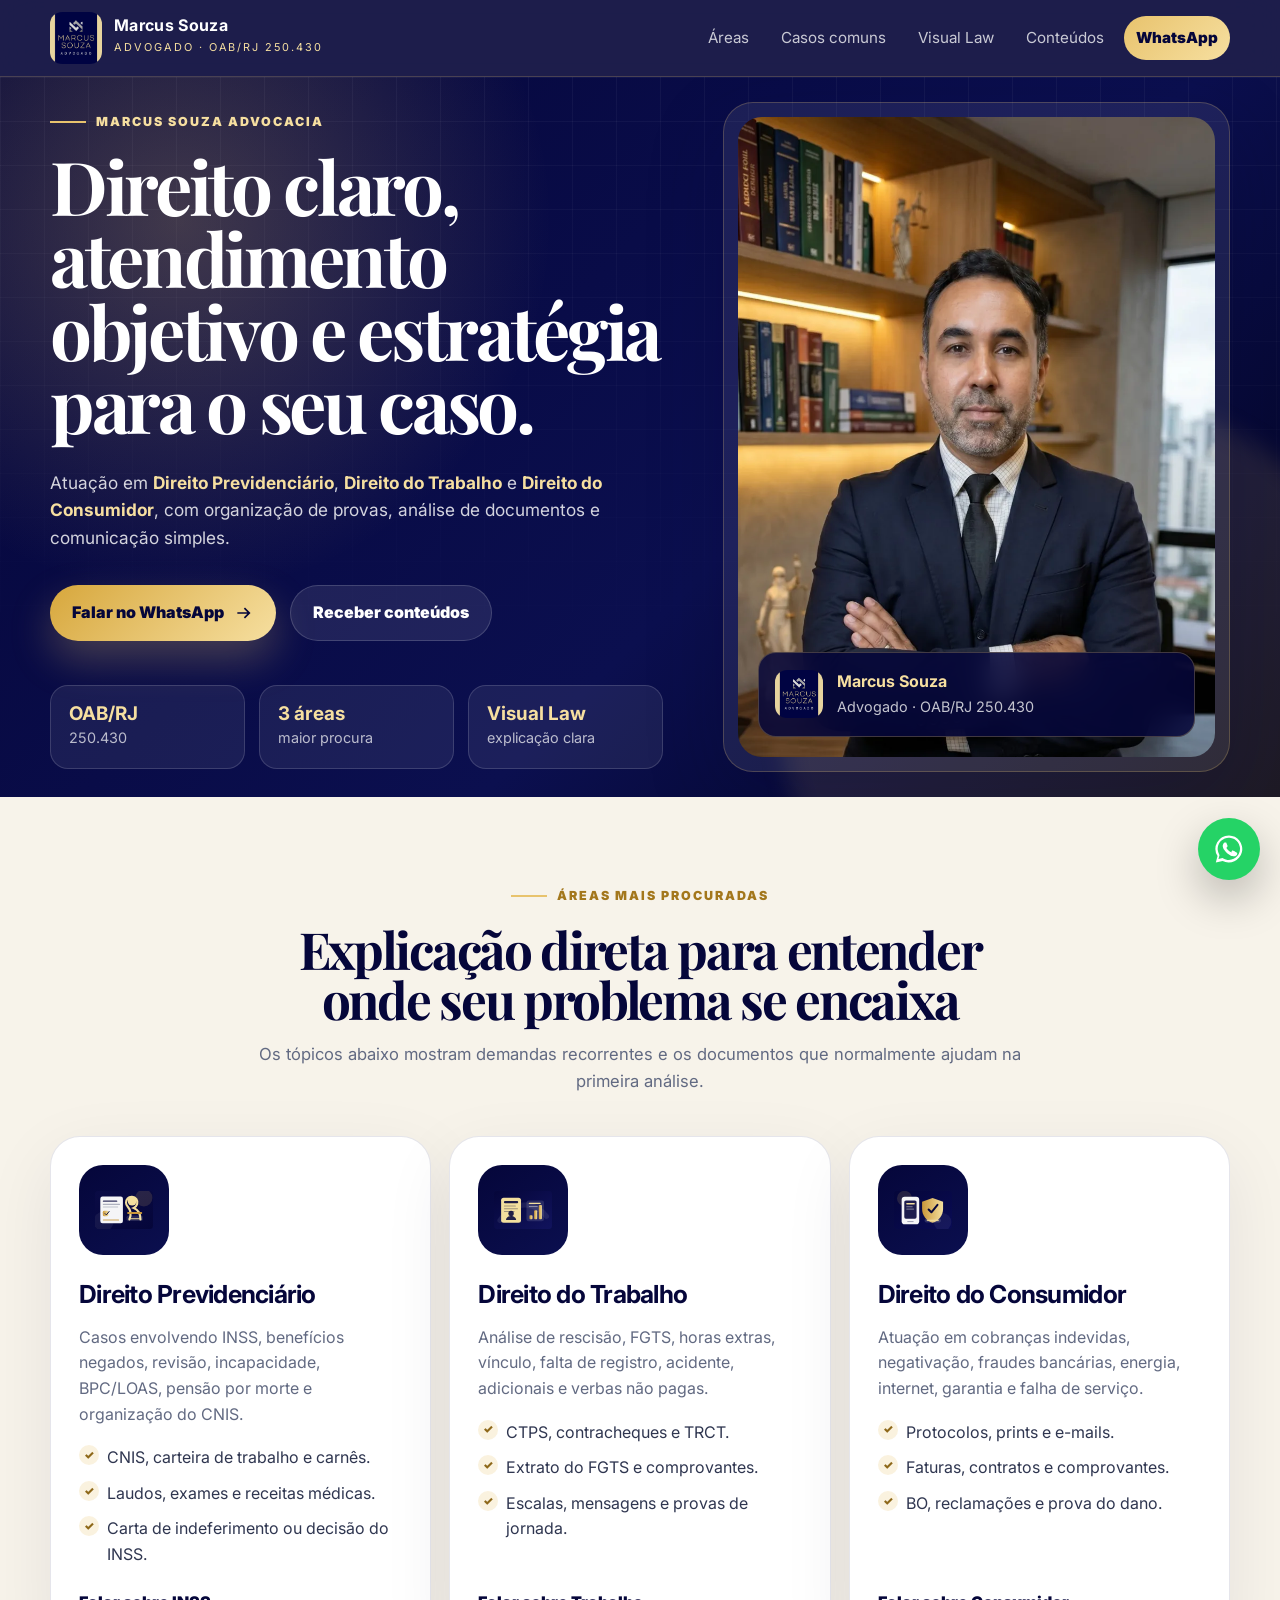
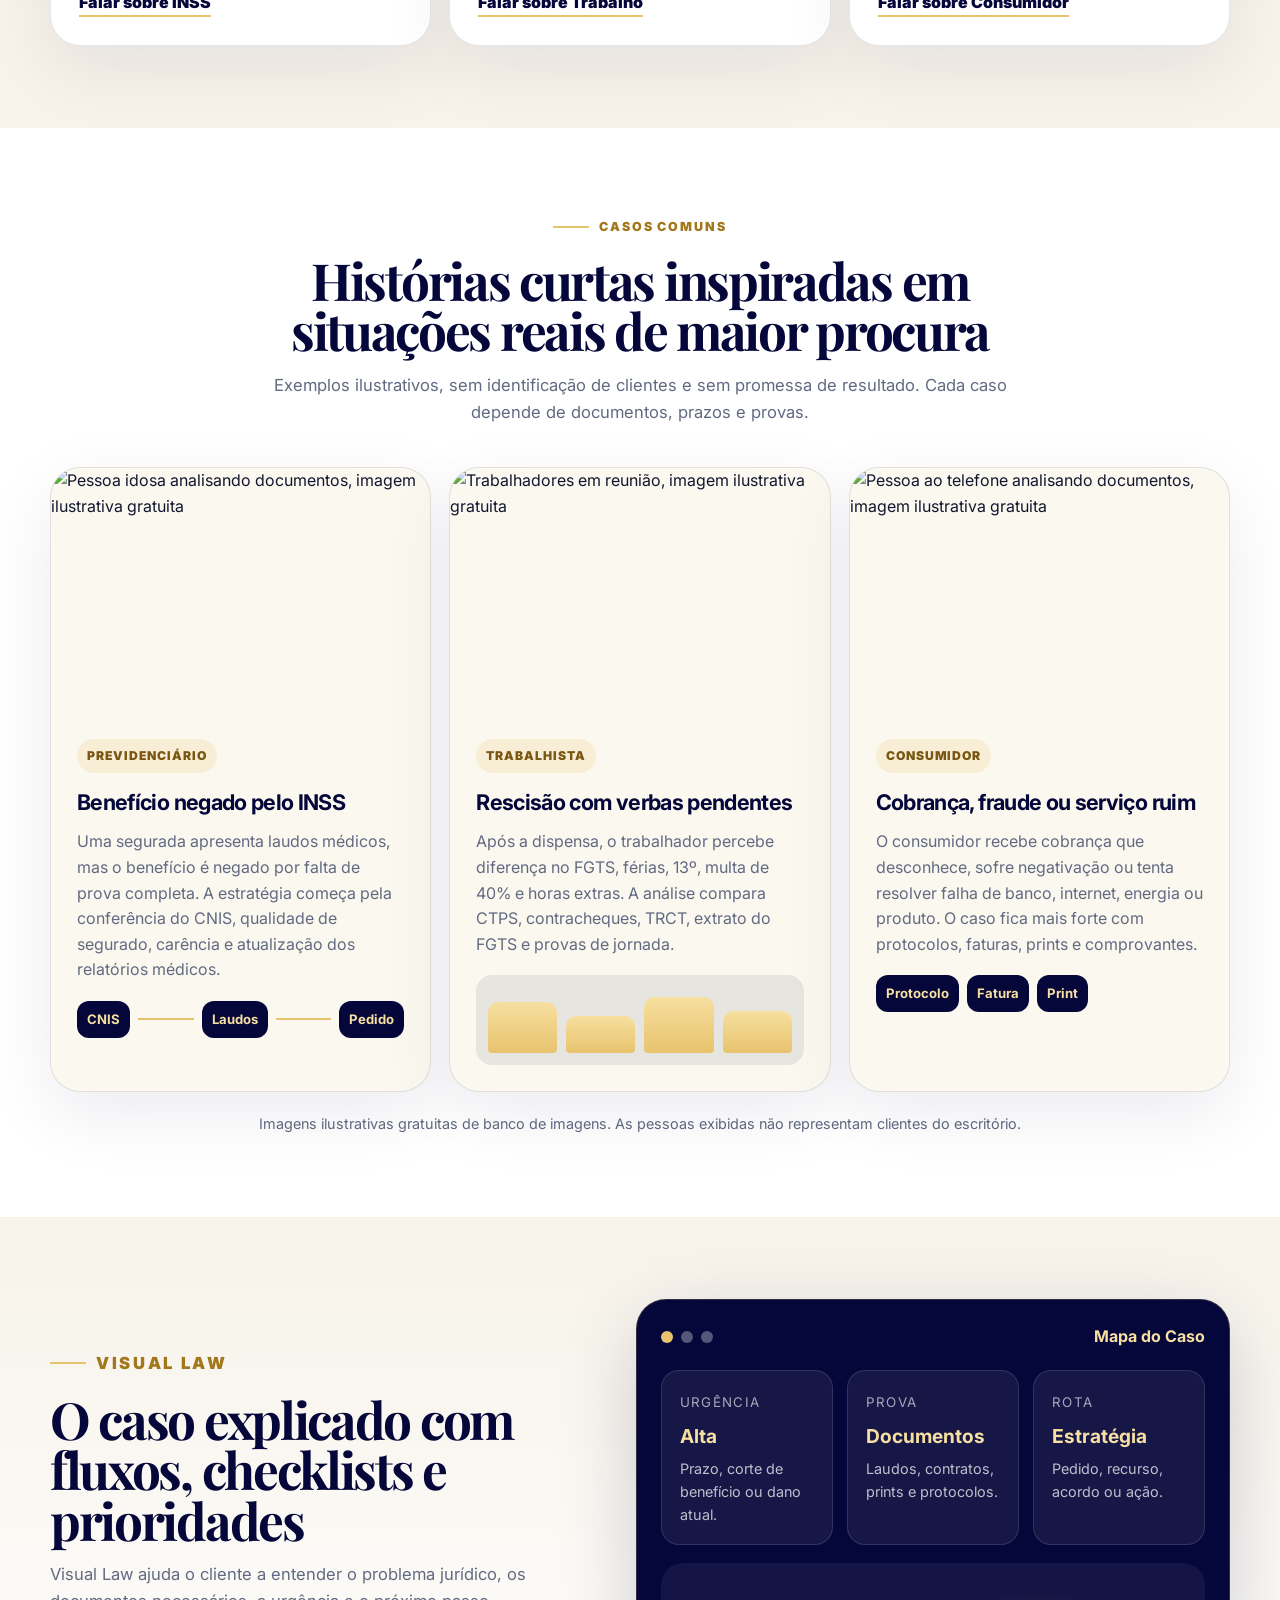
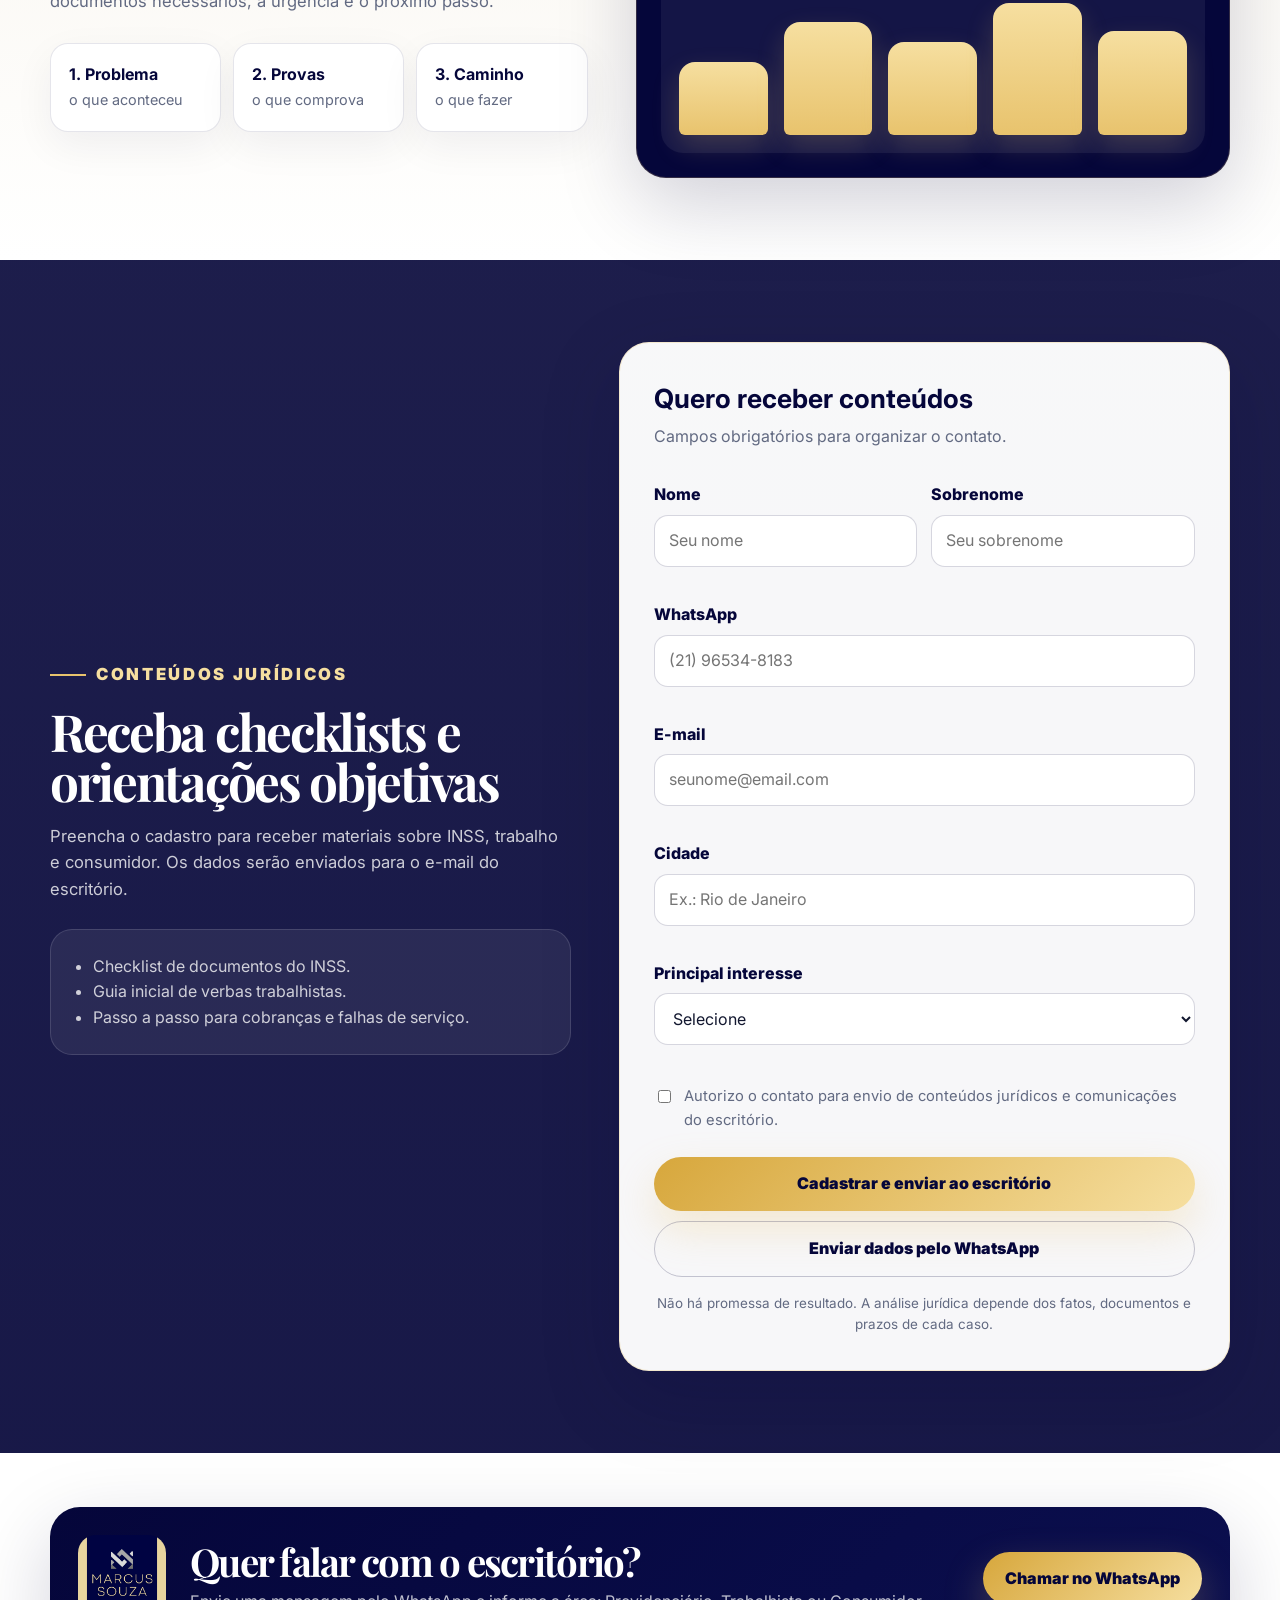
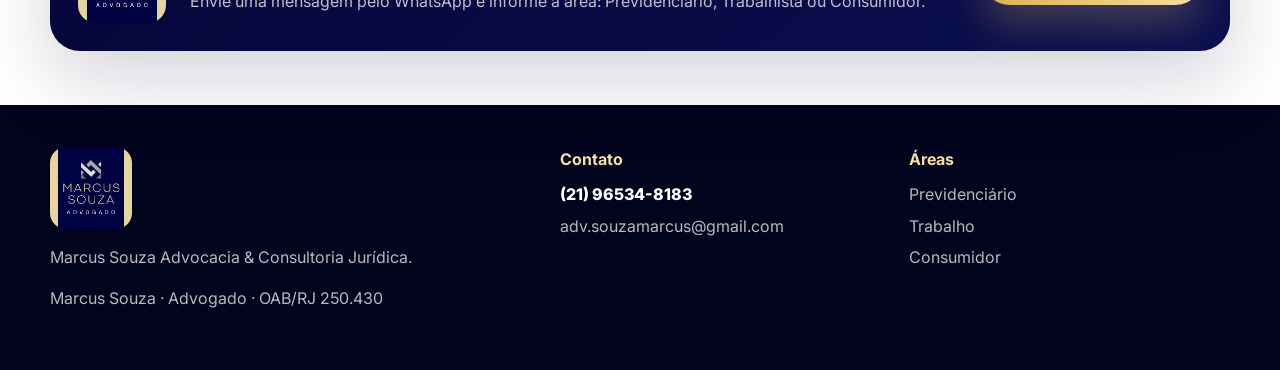
==== commit 14781feb: "Add files via upload" ====
--- a/index.html
+++ b/index.html
@@ -3,17 +3,17 @@
 <head>
   <meta charset="utf-8" />
   <meta name="viewport" content="width=device-width, initial-scale=1" />
-  <title>Marcus Souza Advogado | Previdenciário, Trabalhista e Consumidor</title>
-  <meta name="description" content="Advocacia estratégica em Direito Previdenciário, Direito do Trabalho e Direito do Consumidor. Fale com Marcus Souza pelo WhatsApp e receba conteúdos jurídicos." />
+  <title>Marcus Souza Advogado | Previdenciário, Trabalho e Consumidor</title>
+  <meta name="description" content="Marcus Souza Advogado - OAB/RJ 250.430. Atendimento jurídico em Direito Previdenciário, Direito do Trabalho e Direito do Consumidor. Fale pelo WhatsApp." />
   <meta name="theme-color" content="#05063a" />
   <meta property="og:title" content="Marcus Souza Advogado" />
-  <meta property="og:description" content="Atendimento jurídico estratégico em Previdenciário, Trabalhista e Consumidor." />
+  <meta property="og:description" content="Atendimento jurídico objetivo em Previdenciário, Trabalhista e Consumidor." />
   <meta property="og:image" content="assets/quem-sou-eu.webp" />
   <meta property="og:type" content="website" />
   <link rel="icon" href="assets/favicon.png" type="image/png" />
-  <link rel="preconnect" href="https://fonts.googleapis.com">
-  <link rel="preconnect" href="https://fonts.gstatic.com" crossorigin>
-  <link href="https://fonts.googleapis.com/css2?family=Inter:wght@400;500;600;700;800;900&family=Playfair+Display:wght@700;800&display=swap" rel="stylesheet">
+  <link rel="preconnect" href="https://fonts.googleapis.com" />
+  <link rel="preconnect" href="https://fonts.gstatic.com" crossorigin />
+  <link href="https://fonts.googleapis.com/css2?family=Inter:wght@400;500;600;700;800;900&family=Playfair+Display:wght@700;800&display=swap" rel="stylesheet" />
   <link rel="stylesheet" href="style.css" />
 </head>
 <body>
@@ -33,9 +33,8 @@
       </button>
       <div class="nav-links" id="navLinks">
         <a href="#areas">Áreas</a>
-        <a href="#historias">Casos comuns</a>
+        <a href="#casos">Casos comuns</a>
         <a href="#visual-law">Visual Law</a>
-        <a href="#metodo">Método</a>
         <a href="#conteudos">Conteúdos</a>
         <a class="nav-cta" data-whatsapp href="https://wa.me/5521965348183?text=Ol%C3%A1%2C%20Dr.%20Marcus%20Souza.%20Vim%20pela%20Landing%20Page%20e%20gostaria%20de%20atendimento%20jur%C3%ADdico.">WhatsApp</a>
       </div>
@@ -43,289 +42,152 @@
   </header>
 
   <main id="conteudo">
-    <section class="hero section-pad">
-      <div class="hero-bg"></div>
+    <section class="hero">
+      <div class="hero-pattern"></div>
       <div class="container hero-grid">
         <div class="hero-copy reveal">
-          <div class="eyebrow"><span></span>Advocacia técnica, estratégica e acessível</div>
-          <h1>Transforme sua dúvida jurídica em uma estratégia clara.</h1>
-          <p class="hero-lead">Atuação em <strong>Direito Previdenciário</strong>, <strong>Direito do Trabalho</strong> e <strong>Direito do Consumidor</strong>, com análise organizada, documentos certos e comunicação simples para o cliente entender cada etapa.</p>
+          <p class="eyebrow"><span></span>Marcus Souza Advocacia</p>
+          <h1>Direito claro, atendimento objetivo e estratégia para o seu caso.</h1>
+          <p class="hero-lead">Atuação em <strong>Direito Previdenciário</strong>, <strong>Direito do Trabalho</strong> e <strong>Direito do Consumidor</strong>, com organização de provas, análise de documentos e comunicação simples.</p>
           <div class="hero-actions">
             <a class="btn btn-primary" data-whatsapp href="https://wa.me/5521965348183?text=Ol%C3%A1%2C%20Dr.%20Marcus%20Souza.%20Quero%20falar%20com%20o%20escrit%C3%B3rio%20sobre%20um%20caso%20jur%C3%ADdico.">
-              <span>Falar no WhatsApp</span>
+              Falar no WhatsApp
               <svg viewBox="0 0 24 24" aria-hidden="true"><path d="M13.2 5.4 19.8 12l-6.6 6.6-1.4-1.4 4.2-4.2H4v-2h12l-4.2-4.2 1.4-1.4Z"/></svg>
             </a>
-            <a class="btn btn-secondary" href="#conteudos">Receber conteúdos jurídicos</a>
-          </div>
-          <div class="trust-row" aria-label="Diferenciais do atendimento">
-            <div><strong data-counter="3">0</strong><span>áreas-chave</span></div>
-            <div><strong>100%</strong><span>online ou agendado</span></div>
-            <div><strong>Visual</strong><span>Law aplicado</span></div>
-          </div>
-        </div>
-
-        <div class="hero-card reveal delay-1" aria-label="Foto profissional Marcus Souza">
-          <div class="card-glow"></div>
+            <a class="btn btn-secondary" href="#conteudos">Receber conteúdos</a>
+          </div>
+          <div class="hero-proof" aria-label="Resumo de atuação">
+            <div><strong>OAB/RJ</strong><span>250.430</span></div>
+            <div><strong>3 áreas</strong><span>maior procura</span></div>
+            <div><strong>Visual Law</strong><span>explicação clara</span></div>
+          </div>
+        </div>
+
+        <aside class="hero-card reveal delay-1" aria-label="Foto profissional Marcus Souza">
           <img src="assets/foto-escritorio.webp" alt="Marcus Souza em escritório jurídico" />
-          <div class="hero-badge">
+          <div class="hero-id-card">
             <img src="assets/logo.png" alt="" aria-hidden="true" />
-            <span>Análise jurídica com método e clareza</span>
-          </div>
-        </div>
-      </div>
-    </section>
-
-    <section class="section-pad intro-strip" aria-label="Resumo de atuação">
-      <div class="container strip-grid">
-        <article class="mini-card reveal">
-          <span class="icon-wrap">01</span>
-          <h2>Diagnóstico</h2>
-          <p>Identificação do problema, prazo, documentos necessários e risco inicial.</p>
-        </article>
-        <article class="mini-card reveal delay-1">
-          <span class="icon-wrap">02</span>
-          <h2>Estratégia</h2>
-          <p>Escolha da medida adequada: administrativa, extrajudicial ou judicial.</p>
-        </article>
-        <article class="mini-card reveal delay-2">
-          <span class="icon-wrap">03</span>
-          <h2>Execução</h2>
-          <p>Peças, requerimentos, negociações e acompanhamento com comunicação objetiva.</p>
-        </article>
+            <div>
+              <strong>Marcus Souza</strong>
+              <span>Advogado · OAB/RJ 250.430</span>
+            </div>
+          </div>
+        </aside>
       </div>
     </section>
 
     <section class="section-pad" id="areas">
       <div class="container">
         <div class="section-heading reveal">
-          <p class="eyebrow"><span></span>Temas mais procurados</p>
-          <h2>Áreas jurídicas com maior demanda no atendimento</h2>
-          <p>Selecione uma área para visualizar os principais problemas jurídicos e os documentos que normalmente fortalecem a análise do caso.</p>
-        </div>
-
-        <div class="area-tabs reveal" role="tablist" aria-label="Áreas de atuação">
-          <button class="tab active" type="button" role="tab" aria-selected="true" data-tab="previdenciario">Previdenciário</button>
-          <button class="tab" type="button" role="tab" aria-selected="false" data-tab="trabalho">Trabalho</button>
-          <button class="tab" type="button" role="tab" aria-selected="false" data-tab="consumidor">Consumidor</button>
-        </div>
-
-        <div class="area-panels">
-          <article class="area-panel active" id="previdenciario" role="tabpanel">
-            <div class="panel-copy">
-              <h3>Direito Previdenciário</h3>
-              <p>Atendimento para benefícios do INSS, revisão de direitos, organização documental e análise de viabilidade antes do pedido administrativo ou ação judicial.</p>
-              <ul class="check-list">
-                <li>BPC/LOAS para idoso, pessoa com deficiência e autismo.</li>
-                <li>Auxílio por incapacidade temporária e aposentadoria por incapacidade permanente.</li>
-                <li>Aposentadoria por idade, tempo de contribuição e planejamento previdenciário.</li>
-                <li>Pensão por morte, salário-maternidade e benefícios negados.</li>
-                <li>Revisão de benefício, CNIS, vínculos, salários e contribuições.</li>
-              </ul>
-              <a class="text-link" data-whatsapp href="https://wa.me/5521965348183?text=Ol%C3%A1%2C%20Dr.%20Marcus.%20Quero%20atendimento%20em%20Direito%20Previdenci%C3%A1rio.">Falar sobre Previdenciário</a>
-            </div>
-            <div class="panel-visual visual-card">
-              <figure class="area-illustration"><img src="assets/area-previdenciario.svg" alt="Ilustração gratuita sobre benefícios do INSS e organização documental" /></figure>
-              <h4>Fluxo visual do caso previdenciário</h4>
-              <div class="timeline-law">
-                <div><strong>1</strong><span>CNIS</span></div>
-                <div><strong>2</strong><span>Laudos</span></div>
-                <div><strong>3</strong><span>Pedido</span></div>
-                <div><strong>4</strong><span>Recurso/Ação</span></div>
-              </div>
-              <p>O objetivo é reduzir indeferimentos por falta de prova e organizar o pedido com documentos coerentes.</p>
-            </div>
-          </article>
-
-          <article class="area-panel" id="trabalho" role="tabpanel" hidden>
-            <div class="panel-copy">
-              <h3>Direito do Trabalho</h3>
-              <p>Análise de contrato, jornada, verbas rescisórias, provas de vínculo e riscos processuais para atuação objetiva e bem documentada.</p>
-              <ul class="check-list">
-                <li>Verbas rescisórias, FGTS, multa de 40%, férias e 13º salário.</li>
-                <li>Horas extras, intervalo intrajornada, adicional noturno e banco de horas.</li>
-                <li>Vínculo empregatício, pejotização e ausência de registro.</li>
-                <li>Insalubridade, periculosidade e acidente de trabalho.</li>
-                <li>Assédio moral, dano moral trabalhista e estabilidade.</li>
-              </ul>
-              <a class="text-link" data-whatsapp href="https://wa.me/5521965348183?text=Ol%C3%A1%2C%20Dr.%20Marcus.%20Quero%20atendimento%20em%20Direito%20do%20Trabalho.">Falar sobre Direito do Trabalho</a>
-            </div>
-            <div class="panel-visual visual-card">
-              <figure class="area-illustration"><img src="assets/area-trabalhista.svg" alt="Ilustração gratuita sobre contrato de trabalho e verbas trabalhistas" /></figure>
-              <h4>Mapa de verbas trabalhistas</h4>
-              <div class="bar-chart" aria-label="Gráfico visual de verbas trabalhistas">
-                <div style="--value:92"><span>Rescisão</span><i></i></div>
-                <div style="--value:78"><span>Jornada</span><i></i></div>
-                <div style="--value:64"><span>FGTS</span><i></i></div>
-                <div style="--value:58"><span>Adicionais</span><i></i></div>
-              </div>
-              <p>Os gráficos são ilustrativos e servem para explicar prioridades, documentos e pontos de atenção.</p>
-            </div>
-          </article>
-
-          <article class="area-panel" id="consumidor" role="tabpanel" hidden>
-            <div class="panel-copy">
-              <h3>Direito do Consumidor</h3>
-              <p>Atuação contra falhas de serviço, cobranças indevidas, negativação irregular, problemas bancários, energia, internet e produtos com defeito.</p>
-              <ul class="check-list">
-                <li>Negativação indevida, cobrança abusiva e dívida desconhecida.</li>
-                <li>Golpes digitais, fraudes bancárias e transações não reconhecidas.</li>
-                <li>Problemas com energia, água, telefonia, internet e concessionárias.</li>
-                <li>Produto defeituoso, garantia, troca, vício oculto e assistência técnica.</li>
-                <li>Cancelamento, reembolso, contratos e falha na prestação do serviço.</li>
-              </ul>
-              <a class="text-link" data-whatsapp href="https://wa.me/5521965348183?text=Ol%C3%A1%2C%20Dr.%20Marcus.%20Quero%20atendimento%20em%20Direito%20do%20Consumidor.">Falar sobre Consumidor</a>
-            </div>
-            <div class="panel-visual visual-card">
-              <figure class="area-illustration"><img src="assets/area-consumidor.svg" alt="Ilustração gratuita sobre proteção do consumidor, provas e reclamação" /></figure>
-              <h4>Prova mínima para consumidor</h4>
-              <div class="donut-wrap">
-                <div class="donut" role="img" aria-label="Gráfico circular ilustrativo de documentos"></div>
-                <ul>
-                  <li><span></span>Protocolos</li>
-                  <li><span></span>Comprovantes</li>
-                  <li><span></span>Prints/e-mails</li>
-                </ul>
-              </div>
-              <p>A prova documental é o eixo central para demonstrar falha, dano e tentativa de solução.</p>
-            </div>
-          </article>
-        </div>
-      </div>
-    </section>
-
-    <section class="section-pad case-section" id="historias">
+          <p class="eyebrow"><span></span>Áreas mais procuradas</p>
+          <h2>Explicação direta para entender onde seu problema se encaixa</h2>
+          <p>Os tópicos abaixo mostram demandas recorrentes e os documentos que normalmente ajudam na primeira análise.</p>
+        </div>
+
+        <div class="area-grid">
+          <article class="area-card reveal">
+            <div class="area-icon"><img src="assets/area-previdenciario.svg" alt="" aria-hidden="true" /></div>
+            <h3>Direito Previdenciário</h3>
+            <p>Casos envolvendo INSS, benefícios negados, revisão, incapacidade, BPC/LOAS, pensão por morte e organização do CNIS.</p>
+            <ul>
+              <li>CNIS, carteira de trabalho e carnês.</li>
+              <li>Laudos, exames e receitas médicas.</li>
+              <li>Carta de indeferimento ou decisão do INSS.</li>
+            </ul>
+            <a data-whatsapp href="https://wa.me/5521965348183?text=Ol%C3%A1%2C%20Dr.%20Marcus.%20Quero%20atendimento%20em%20Direito%20Previdenci%C3%A1rio.">Falar sobre INSS</a>
+          </article>
+
+          <article class="area-card reveal delay-1">
+            <div class="area-icon"><img src="assets/area-trabalhista.svg" alt="" aria-hidden="true" /></div>
+            <h3>Direito do Trabalho</h3>
+            <p>Análise de rescisão, FGTS, horas extras, vínculo, falta de registro, acidente, adicionais e verbas não pagas.</p>
+            <ul>
+              <li>CTPS, contracheques e TRCT.</li>
+              <li>Extrato do FGTS e comprovantes.</li>
+              <li>Escalas, mensagens e provas de jornada.</li>
+            </ul>
+            <a data-whatsapp href="https://wa.me/5521965348183?text=Ol%C3%A1%2C%20Dr.%20Marcus.%20Quero%20atendimento%20em%20Direito%20do%20Trabalho.">Falar sobre Trabalho</a>
+          </article>
+
+          <article class="area-card reveal delay-2">
+            <div class="area-icon"><img src="assets/area-consumidor.svg" alt="" aria-hidden="true" /></div>
+            <h3>Direito do Consumidor</h3>
+            <p>Atuação em cobranças indevidas, negativação, fraudes bancárias, energia, internet, garantia e falha de serviço.</p>
+            <ul>
+              <li>Protocolos, prints e e-mails.</li>
+              <li>Faturas, contratos e comprovantes.</li>
+              <li>BO, reclamações e prova do dano.</li>
+            </ul>
+            <a data-whatsapp href="https://wa.me/5521965348183?text=Ol%C3%A1%2C%20Dr.%20Marcus.%20Quero%20atendimento%20em%20Direito%20do%20Consumidor.">Falar sobre Consumidor</a>
+          </article>
+        </div>
+      </div>
+    </section>
+
+    <section class="section-pad case-section" id="casos">
       <div class="container">
         <div class="section-heading reveal">
-          <p class="eyebrow"><span></span>Histórias curtas de casos comuns</p>
-          <h2>Situações reais que costumam gerar procura por orientação</h2>
-          <p>Exemplos narrativos baseados em demandas recorrentes, com dados preservados. Cada caso depende da análise dos documentos, prazos e provas.</p>
+          <p class="eyebrow"><span></span>Casos comuns</p>
+          <h2>Histórias curtas inspiradas em situações reais de maior procura</h2>
+          <p>Exemplos ilustrativos, sem identificação de clientes e sem promessa de resultado. Cada caso depende de documentos, prazos e provas.</p>
         </div>
 
         <div class="case-grid">
           <article class="case-card reveal">
-            <img src="assets/area-previdenciario.svg" alt="Imagem gratuita ilustrando caso previdenciário" />
+            <img src="https://images.pexels.com/photos/7545305/pexels-photo-7545305.jpeg?auto=compress&cs=tinysrgb&w=900" alt="Pessoa idosa analisando documentos, imagem ilustrativa gratuita" loading="lazy" />
             <div class="case-content">
-              <span class="case-tag">Previdenciário</span>
-              <h3>Benefício negado mesmo com laudos médicos</h3>
-              <p>Uma pessoa com doença incapacitante procura o INSS, apresenta alguns exames, mas recebe indeferimento por falta de prova suficiente. Na triagem, o caso é reorganizado com CNIS, laudos atuais, receitas, relatórios médicos e histórico laboral.</p>
-              <div class="visual-mini" aria-label="Fluxo visual do caso previdenciário">
-                <span>Laudos</span><i></i><span>CNIS</span><i></i><span>Recurso/Ação</span>
-              </div>
-              <strong>Foco jurídico:</strong>
-              <p>Provar incapacidade, qualidade de segurado, carência quando exigida e coerência entre doença, profissão e limitações.</p>
+              <span>Previdenciário</span>
+              <h3>Benefício negado pelo INSS</h3>
+              <p>Uma segurada apresenta laudos médicos, mas o benefício é negado por falta de prova completa. A estratégia começa pela conferência do CNIS, qualidade de segurado, carência e atualização dos relatórios médicos.</p>
+              <div class="mini-flow" aria-label="Fluxo visual previdenciário"><b>CNIS</b><i></i><b>Laudos</b><i></i><b>Pedido</b></div>
             </div>
           </article>
 
           <article class="case-card reveal delay-1">
-            <img src="assets/area-trabalhista.svg" alt="Imagem gratuita ilustrando caso trabalhista" />
+            <img src="https://images.pexels.com/photos/5668795/pexels-photo-5668795.jpeg?auto=compress&cs=tinysrgb&w=900" alt="Trabalhadores em reunião, imagem ilustrativa gratuita" loading="lazy" />
             <div class="case-content">
-              <span class="case-tag">Trabalho</span>
-              <h3>Rescisão sem pagamento correto</h3>
-              <p>O trabalhador é dispensado, mas percebe ausência de FGTS, multa de 40%, horas extras e diferença de férias. A análise começa pela CTPS, holerites, extrato do FGTS, termo de rescisão, escala, mensagens e comprovantes de jornada.</p>
-              <div class="mini-bars" aria-label="Gráfico visual ilustrativo de verbas trabalhistas">
-                <b style="--h:82%"></b><b style="--h:65%"></b><b style="--h:54%"></b><b style="--h:74%"></b>
-              </div>
-              <strong>Foco jurídico:</strong>
-              <p>Conferir verbas rescisórias, jornada, reflexos, adicionais e documentação mínima para reduzir fragilidades probatórias.</p>
+              <span>Trabalhista</span>
+              <h3>Rescisão com verbas pendentes</h3>
+              <p>Após a dispensa, o trabalhador percebe diferença no FGTS, férias, 13º, multa de 40% e horas extras. A análise compara CTPS, contracheques, TRCT, extrato do FGTS e provas de jornada.</p>
+              <div class="mini-bars" aria-label="Gráfico visual trabalhista"><b style="--h:78%"></b><b style="--h:56%"></b><b style="--h:86%"></b><b style="--h:64%"></b></div>
             </div>
           </article>
 
           <article class="case-card reveal delay-2">
-            <img src="assets/area-consumidor.svg" alt="Imagem gratuita ilustrando caso de Direito do Consumidor" />
+            <img src="https://images.pexels.com/photos/8111860/pexels-photo-8111860.jpeg?auto=compress&cs=tinysrgb&w=900" alt="Pessoa ao telefone analisando documentos, imagem ilustrativa gratuita" loading="lazy" />
             <div class="case-content">
-              <span class="case-tag">Consumidor</span>
-              <h3>Cobrança, fraude ou falha de serviço</h3>
-              <p>O consumidor identifica uma cobrança desconhecida, sofre negativação ou tenta resolver falha de energia, internet, banco ou produto sem resposta efetiva. O caso ganha força com protocolos, prints, faturas, contratos, boletim de ocorrência quando houver e prova do dano.</p>
-              <div class="document-stack" aria-label="Checklist visual de documentos do consumidor">
-                <span>Protocolos</span><span>Comprovantes</span><span>Prints</span>
-              </div>
-              <strong>Foco jurídico:</strong>
-              <p>Demonstrar relação de consumo, falha do fornecedor, tentativa de solução, prejuízo material ou moral e pedido proporcional.</p>
-            </div>
-          </article>
-        </div>
+              <span>Consumidor</span>
+              <h3>Cobrança, fraude ou serviço ruim</h3>
+              <p>O consumidor recebe cobrança que desconhece, sofre negativação ou tenta resolver falha de banco, internet, energia ou produto. O caso fica mais forte com protocolos, faturas, prints e comprovantes.</p>
+              <div class="mini-docs" aria-label="Checklist visual consumidor"><b>Protocolo</b><b>Fatura</b><b>Print</b></div>
+            </div>
+          </article>
+        </div>
+        <p class="image-note">Imagens ilustrativas gratuitas de banco de imagens. As pessoas exibidas não representam clientes do escritório.</p>
       </div>
     </section>
 
     <section class="section-pad visual-law-section" id="visual-law">
       <div class="container visual-grid">
         <div class="visual-copy reveal">
-          <p class="eyebrow"><span></span>Visual Law aplicado</p>
-          <h2>Informação jurídica mais clara para decidir com segurança</h2>
-          <p>Visual Law utiliza elementos gráficos para simplificar a leitura do caso: linha do tempo, matriz de risco, checklist documental e fluxos de providências.</p>
+          <p class="eyebrow"><span></span>Visual Law</p>
+          <h2>O caso explicado com fluxos, checklists e prioridades</h2>
+          <p>Visual Law ajuda o cliente a entender o problema jurídico, os documentos necessários, a urgência e o próximo passo.</p>
           <div class="visual-points">
-            <div>
-              <strong>Clareza</strong>
-              <span>Explicação do problema sem linguagem confusa.</span>
-            </div>
-            <div>
-              <strong>Prova</strong>
-              <span>Organização dos documentos mais importantes.</span>
-            </div>
-            <div>
-              <strong>Estratégia</strong>
-              <span>Definição do caminho jurídico mais adequado.</span>
-            </div>
-          </div>
-        </div>
-        <div class="dashboard reveal delay-1" aria-label="Painel de Visual Law">
-          <div class="dash-head">
-            <span></span><span></span><span></span>
-            <strong>Mapa do Caso</strong>
-          </div>
+            <div><strong>1. Problema</strong><span>o que aconteceu</span></div>
+            <div><strong>2. Provas</strong><span>o que comprova</span></div>
+            <div><strong>3. Caminho</strong><span>o que fazer</span></div>
+          </div>
+        </div>
+
+        <div class="dashboard reveal delay-1" aria-label="Exemplo de painel Visual Law">
+          <div class="dash-head"><span></span><span></span><span></span><strong>Mapa do Caso</strong></div>
           <div class="risk-grid">
-            <div class="risk-card high"><small>Prioridade</small><strong>Alta</strong><p>Prazo, urgência ou corte de direito.</p></div>
-            <div class="risk-card"><small>Prova</small><strong>Documental</strong><p>Contratos, laudos, prints, protocolos.</p></div>
-            <div class="risk-card"><small>Rota</small><strong>Estratégica</strong><p>Administrativa, acordo ou judicial.</p></div>
-          </div>
-          <div class="process-flow">
-            <span>Contato</span><i></i><span>Análise</span><i></i><span>Documentos</span><i></i><span>Medida</span>
-          </div>
-          <div class="dash-chart">
-            <div style="--h:48%"></div>
-            <div style="--h:74%"></div>
-            <div style="--h:61%"></div>
-            <div style="--h:86%"></div>
-            <div style="--h:68%"></div>
-          </div>
-          <p class="dash-note">Exemplo visual: organização do caso para facilitar entendimento e tomada de decisão.</p>
-        </div>
-      </div>
-    </section>
-
-    <section class="section-pad method-section" id="metodo">
-      <div class="container method-grid">
-        <div class="photo-stack reveal">
-          <img class="photo-main" src="assets/foto-forum.webp" alt="Marcus Souza em frente a Tribunal de Justiça" />
-          <img class="photo-secondary" src="assets/foto-reuniao.webp" alt="Marcus Souza analisando atendimento jurídico" />
-        </div>
-        <div class="method-copy reveal delay-1">
-          <p class="eyebrow"><span></span>Como funciona</p>
-          <h2>Atendimento pensado para converter dúvida em providência</h2>
-          <div class="steps">
-            <article>
-              <strong>01</strong>
-              <div>
-                <h3>Contato pelo WhatsApp</h3>
-                <p>O cliente informa o problema, área jurídica e documentos iniciais disponíveis.</p>
-              </div>
-            </article>
-            <article>
-              <strong>02</strong>
-              <div>
-                <h3>Triagem técnica</h3>
-                <p>São avaliados urgência, prazo, provas, possíveis pedidos e riscos do caso concreto.</p>
-              </div>
-            </article>
-            <article>
-              <strong>03</strong>
-              <div>
-                <h3>Estratégia jurídica</h3>
-                <p>Definição da melhor rota: requerimento, notificação, acordo, recurso ou ação judicial.</p>
-              </div>
-            </article>
-          </div>
-          <a class="btn btn-primary" data-whatsapp href="https://wa.me/5521965348183?text=Ol%C3%A1%2C%20Dr.%20Marcus%20Souza.%20Quero%20iniciar%20uma%20an%C3%A1lise%20jur%C3%ADdica.">Iniciar análise pelo WhatsApp</a>
+            <div><small>Urgência</small><strong>Alta</strong><p>Prazo, corte de benefício ou dano atual.</p></div>
+            <div><small>Prova</small><strong>Documentos</strong><p>Laudos, contratos, prints e protocolos.</p></div>
+            <div><small>Rota</small><strong>Estratégia</strong><p>Pedido, recurso, acordo ou ação.</p></div>
+          </div>
+          <div class="dash-chart" aria-label="Gráfico ilustrativo de prioridades"><b style="--h:48%"></b><b style="--h:74%"></b><b style="--h:61%"></b><b style="--h:86%"></b><b style="--h:68%"></b></div>
         </div>
       </div>
     </section>
@@ -333,98 +195,72 @@
     <section class="section-pad lead-section" id="conteudos">
       <div class="container lead-grid">
         <div class="lead-copy reveal">
-          <p class="eyebrow"><span></span>Captação de leads</p>
-          <h2>Receba conteúdos jurídicos e checklists práticos</h2>
-          <p>Preencha seus dados para receber materiais sobre INSS, direitos trabalhistas e consumidor. O cadastro ajuda o escritório a entender sua necessidade e direcionar o conteúdo correto.</p>
-          <div class="lead-offer">
-            <strong>Você pode receber:</strong>
-            <ul>
-              <li>Checklist de documentos para benefícios do INSS.</li>
-              <li>Orientações iniciais sobre verbas trabalhistas.</li>
-              <li>Guias rápidos contra cobranças e falhas de serviço.</li>
-            </ul>
-          </div>
-        </div>
-
-        <form class="lead-form reveal delay-1" action="https://formsubmit.co/adv.souzamarcus@gmail.com" method="POST" id="leadForm" novalidate>
-          <input type="hidden" name="_subject" value="Novo lead da Landing Page Marcus Souza Advocacia" />
+          <p class="eyebrow"><span></span>Conteúdos jurídicos</p>
+          <h2>Receba checklists e orientações objetivas</h2>
+          <p>Preencha o cadastro para receber materiais sobre INSS, trabalho e consumidor. Os dados serão enviados para o e-mail do escritório.</p>
+          <ul class="lead-list">
+            <li>Checklist de documentos do INSS.</li>
+            <li>Guia inicial de verbas trabalhistas.</li>
+            <li>Passo a passo para cobranças e falhas de serviço.</li>
+          </ul>
+        </div>
+
+        <form class="lead-form reveal delay-1" id="leadForm" method="POST" action="https://formsubmit.co/adv.souzamarcus@gmail.com" novalidate>
+          <input type="hidden" name="_subject" value="Novo lead - Landing Page Marcus Souza" />
           <input type="hidden" name="_template" value="table" />
           <input type="hidden" name="_captcha" value="false" />
-          <input type="hidden" name="_next" value="https://marcussouzaadvocacia.netlify.app/obrigado.html" />
-          <input type="hidden" name="Origem" value="Landing Page Marcus Souza Advocacia" />
-          <input type="hidden" name="Data de envio" id="dataEnvio" value="" />
-
-          <h3>Quero receber conteúdos jurídicos</h3>
-          <p class="form-note">Preencha os campos obrigatórios. Os dados serão enviados para <strong>adv.souzamarcus@gmail.com</strong> e usados para organizar o contato.</p>
-
-          <div class="form-row two-cols">
+          <input type="hidden" name="_next" id="nextUrl" value="" />
+          <input type="hidden" name="origem" value="Landing Page Marcus Souza Advogado" />
+          <input type="hidden" name="data_envio" id="dataEnvio" value="" />
+
+          <h3>Quero receber conteúdos</h3>
+          <p class="form-note">Campos obrigatórios para organizar o contato.</p>
+
+          <div class="form-row">
             <div>
               <label for="nome">Nome</label>
-              <input id="nome" name="Nome" type="text" placeholder="Ex.: Marcus" autocomplete="given-name" required minlength="2" />
+              <input id="nome" name="nome" type="text" placeholder="Seu nome" autocomplete="given-name" required minlength="2" />
               <small class="error" data-error="nome"></small>
             </div>
             <div>
               <label for="sobrenome">Sobrenome</label>
-              <input id="sobrenome" name="Sobrenome" type="text" placeholder="Ex.: Souza" autocomplete="family-name" required minlength="2" />
+              <input id="sobrenome" name="sobrenome" type="text" placeholder="Seu sobrenome" autocomplete="family-name" required minlength="2" />
               <small class="error" data-error="sobrenome"></small>
             </div>
           </div>
 
-          <label for="whatsapp">WhatsApp com DDD</label>
-          <input id="whatsapp" name="WhatsApp" type="tel" placeholder="(21) 96534-8183" autocomplete="tel" inputmode="tel" required />
+          <label for="whatsapp">WhatsApp</label>
+          <input id="whatsapp" name="whatsapp" type="tel" placeholder="(21) 96534-8183" autocomplete="tel" required />
           <small class="error" data-error="whatsapp"></small>
 
           <label for="email">E-mail</label>
-          <input id="email" name="Email" type="email" placeholder="seunome@email.com" autocomplete="email" required />
+          <input id="email" name="email" type="email" placeholder="seunome@email.com" autocomplete="email" required />
           <small class="error" data-error="email"></small>
 
           <label for="cidade">Cidade</label>
-          <input id="cidade" name="Cidade" type="text" placeholder="Ex.: Rio de Janeiro" autocomplete="address-level2" required minlength="2" />
+          <input id="cidade" name="cidade" type="text" placeholder="Ex.: Rio de Janeiro" autocomplete="address-level2" required minlength="2" />
           <small class="error" data-error="cidade"></small>
 
-          <label for="interesse">Qual conteúdo deseja receber?</label>
-          <select id="interesse" name="Interesse" required>
-            <option value="">Selecione uma opção</option>
-            <option>Direito Previdenciário — INSS, BPC/LOAS e aposentadorias</option>
-            <option>Direito do Trabalho — rescisão, FGTS e horas extras</option>
-            <option>Direito do Consumidor — cobranças, fraudes e falhas de serviço</option>
+          <label for="interesse">Principal interesse</label>
+          <select id="interesse" name="interesse" required>
+            <option value="">Selecione</option>
+            <option>Direito Previdenciário</option>
+            <option>Direito do Trabalho</option>
+            <option>Direito do Consumidor</option>
             <option>Conteúdos jurídicos gerais</option>
           </select>
           <small class="error" data-error="interesse"></small>
 
-          <label class="consent">
-            <input type="checkbox" id="consentimento" name="Consentimento" value="Autorizado" required />
+          <label class="consent" for="consentimento">
+            <input id="consentimento" type="checkbox" name="consentimento" required />
             <span>Autorizo o contato para envio de conteúdos jurídicos e comunicações do escritório.</span>
           </label>
           <small class="error" data-error="consentimento"></small>
 
-          <button class="btn btn-primary full" type="submit">Cadastrar e enviar para o e-mail</button>
-          <button class="btn btn-outline full" type="button" id="sendLeadWhatsapp">Enviar dados também pelo WhatsApp</button>
-          <p class="privacy-text">Não há promessa de resultado. Cada situação depende da análise individual dos documentos, fatos e prazos.</p>
+          <button class="btn btn-primary full" type="submit">Cadastrar e enviar ao escritório</button>
+          <button class="btn btn-outline full" type="button" id="sendLeadWhatsapp">Enviar dados pelo WhatsApp</button>
+          <p class="privacy-text">Não há promessa de resultado. A análise jurídica depende dos fatos, documentos e prazos de cada caso.</p>
         </form>
-      </div>
-    </section>
-
-    <section class="section-pad faq-section" id="faq">
-      <div class="container">
-        <div class="section-heading reveal">
-          <p class="eyebrow"><span></span>Dúvidas frequentes</p>
-          <h2>Antes de falar com o escritório</h2>
-        </div>
-        <div class="faq-list reveal delay-1">
-          <details>
-            <summary>Quais documentos devo enviar no primeiro contato?</summary>
-            <p>Depende da área. Em regra: documentos pessoais, comprovantes, contratos, mensagens, protocolos, laudos, decisões, CTPS, CNIS ou documentos que demonstrem o problema.</p>
-          </details>
-          <details>
-            <summary>O atendimento pode ser online?</summary>
-            <p>Sim. O primeiro contato pode ser feito pelo WhatsApp e o atendimento pode ocorrer por mensagem, ligação ou videoconferência, conforme agendamento.</p>
-          </details>
-          <details>
-            <summary>O formulário substitui uma consulta jurídica?</summary>
-            <p>Não. O formulário serve para cadastro e envio de conteúdos. A análise jurídica exige avaliação individual dos fatos, documentos e prazos.</p>
-          </details>
-        </div>
       </div>
     </section>
 
@@ -432,8 +268,8 @@
       <div class="container final-box reveal">
         <img src="assets/logo.png" alt="Logomarca Marcus Souza Advogado" />
         <div>
-          <h2>Precisa de orientação jurídica agora?</h2>
-          <p>Fale pelo WhatsApp e informe a área do caso: Previdenciário, Trabalhista ou Consumidor.</p>
+          <h2>Quer falar com o escritório?</h2>
+          <p>Envie uma mensagem pelo WhatsApp e informe a área: Previdenciário, Trabalhista ou Consumidor.</p>
         </div>
         <a class="btn btn-primary" data-whatsapp href="https://wa.me/5521965348183?text=Ol%C3%A1%2C%20Dr.%20Marcus%20Souza.%20Vim%20pela%20Landing%20Page%20e%20preciso%20de%20orienta%C3%A7%C3%A3o%20jur%C3%ADdica.">Chamar no WhatsApp</a>
       </div>
@@ -445,13 +281,12 @@
       <div>
         <img src="assets/logo.png" alt="Marcus Souza Advogado" />
         <p>Marcus Souza Advocacia & Consultoria Jurídica.</p>
-        <p><strong>OAB/RJ 250.430</strong></p>
-        <p class="footer-note">Publicidade informativa. Não há promessa de resultado. A análise jurídica depende dos documentos e fatos de cada caso.</p>
+        <p>Marcus Souza · Advogado · OAB/RJ 250.430</p>
       </div>
       <div>
         <strong>Contato</strong>
         <a data-whatsapp href="https://wa.me/5521965348183?text=Ol%C3%A1%2C%20Dr.%20Marcus%20Souza.%20Gostaria%20de%20falar%20com%20o%20escrit%C3%B3rio.">(21) 96534-8183</a>
-        <span>Atendimento mediante agendamento</span>
+        <span>adv.souzamarcus@gmail.com</span>
       </div>
       <div>
         <strong>Áreas</strong>
--- a/style.css
+++ b/style.css
@@ -1,19 +1,16 @@
 :root {
   --navy: #05063a;
-  --navy-2: #090b4d;
-  --navy-3: #0c102f;
+  --navy-2: #0b0f4f;
   --gold: #e8c36d;
-  --gold-2: #f5dfa2;
-  --sand: #f2e3b1;
+  --gold-2: #f6dfa0;
   --white: #ffffff;
-  --muted: #cfd4e6;
   --text: #12172f;
-  --soft: #f6f3eb;
-  --line: rgba(255,255,255,.16);
-  --shadow: 0 24px 80px rgba(0,0,0,.22);
-  --radius-xl: 28px;
-  --radius-lg: 20px;
-  --radius-md: 14px;
+  --muted: #626a82;
+  --soft: #f7f3ea;
+  --line: rgba(5, 6, 58, .10);
+  --radius-xl: 30px;
+  --radius-lg: 22px;
+  --shadow: 0 26px 80px rgba(5, 6, 58, .18);
   --container: 1180px;
 }
 
@@ -29,1045 +26,193 @@
 img { max-width: 100%; display: block; }
 a { color: inherit; text-decoration: none; }
 button, input, select { font: inherit; }
-
-.container {
-  width: min(var(--container), calc(100% - 40px));
-  margin: 0 auto;
-}
-.section-pad { padding: 92px 0; }
-.skip-link {
-  position: absolute;
-  top: -60px;
-  left: 16px;
-  background: var(--gold);
-  color: var(--navy);
-  padding: 10px 14px;
-  border-radius: 10px;
-  z-index: 9999;
-  transition: .2s;
-}
-.skip-link:focus { top: 16px; }
+.container { width: min(var(--container), calc(100% - 38px)); margin: 0 auto; }
+.section-pad { padding: 82px 0; }
+.skip-link { position: absolute; top: -60px; left: 16px; padding: 10px 14px; background: var(--gold); color: var(--navy); border-radius: 10px; z-index: 99; }
+.skip-link:focus { top: 12px; }
 
 .site-header {
   position: sticky;
   top: 0;
-  z-index: 50;
-  background: rgba(5, 6, 58, .86);
+  z-index: 60;
+  background: rgba(5, 6, 58, .9);
   backdrop-filter: blur(18px);
   border-bottom: 1px solid rgba(232,195,109,.22);
 }
-.nav {
-  min-height: 78px;
+.nav { min-height: 76px; display: flex; align-items: center; justify-content: space-between; gap: 20px; }
+.brand { display: flex; align-items: center; gap: 12px; color: var(--white); min-width: 235px; }
+.brand img { width: 52px; height: 52px; object-fit: contain; border-radius: 12px; }
+.brand strong { display: block; line-height: 1; letter-spacing: .02em; }
+.brand small { color: var(--gold-2); text-transform: uppercase; letter-spacing: .18em; font-size: .68rem; }
+.nav-links { display: flex; align-items: center; gap: 8px; color: rgba(255,255,255,.76); font-size: .95rem; }
+.nav-links a { padding: 10px 12px; border-radius: 999px; transition: .2s ease; }
+.nav-links a:hover { color: var(--white); background: rgba(255,255,255,.08); }
+.nav-cta { background: linear-gradient(135deg, var(--gold), var(--gold-2)); color: var(--navy) !important; font-weight: 900; }
+.nav-toggle { display: none; width: 44px; height: 44px; border: 1px solid rgba(255,255,255,.18); border-radius: 12px; background: transparent; padding: 9px; cursor: pointer; }
+.nav-toggle span { display: block; height: 2px; background: var(--white); margin: 6px 0; border-radius: 2px; }
+
+.hero {
+  position: relative;
+  min-height: 720px;
   display: flex;
   align-items: center;
-  justify-content: space-between;
-  gap: 22px;
-}
-.brand {
-  display: flex;
-  align-items: center;
-  gap: 12px;
+  overflow: hidden;
   color: var(--white);
-  min-width: 220px;
-}
-.brand img {
-  width: 52px;
-  height: 52px;
-  object-fit: contain;
-  border-radius: 12px;
-}
-.brand strong {
-  display: block;
-  line-height: 1;
-  letter-spacing: .02em;
-}
-.brand small {
-  color: var(--gold-2);
-  text-transform: uppercase;
-  letter-spacing: .24em;
-  font-size: .68rem;
-}
-.nav-links {
-  display: flex;
-  align-items: center;
-  gap: 10px;
-  color: var(--muted);
-  font-size: .95rem;
-}
-.nav-links a {
-  padding: 10px 12px;
-  border-radius: 999px;
-  transition: .2s ease;
-}
-.nav-links a:hover { color: var(--white); background: rgba(255,255,255,.08); }
-.nav-cta {
-  background: linear-gradient(135deg, var(--gold), var(--gold-2));
-  color: var(--navy) !important;
-  font-weight: 800;
-  box-shadow: 0 14px 30px rgba(232,195,109,.26);
-}
-.nav-toggle {
-  display: none;
-  width: 44px;
-  height: 44px;
-  border: 1px solid rgba(255,255,255,.18);
-  border-radius: 12px;
-  background: transparent;
-  padding: 9px;
-  cursor: pointer;
-}
-.nav-toggle span {
-  display: block;
-  height: 2px;
-  background: var(--white);
-  margin: 6px 0;
-  border-radius: 2px;
-}
-
-.hero {
-  position: relative;
-  overflow: hidden;
-  background:
-    radial-gradient(circle at 12% 18%, rgba(232,195,109,.22), transparent 34%),
-    linear-gradient(135deg, var(--navy), var(--navy-2) 52%, #02031c);
-  color: var(--white);
-  min-height: 760px;
-  display: flex;
-  align-items: center;
-}
-.hero::after {
-  content: "";
-  position: absolute;
-  inset: auto -8% -34% auto;
-  width: 680px;
-  height: 680px;
-  border-radius: 50%;
-  background: rgba(232,195,109,.12);
-  filter: blur(16px);
-}
-.hero-bg {
-  position: absolute;
-  inset: 0;
-  background-image:
-    linear-gradient(rgba(255,255,255,.04) 1px, transparent 1px),
-    linear-gradient(90deg, rgba(255,255,255,.04) 1px, transparent 1px);
-  background-size: 44px 44px;
-  mask-image: linear-gradient(to bottom, black, transparent 88%);
-}
-.hero-grid {
-  position: relative;
-  z-index: 2;
-  display: grid;
-  grid-template-columns: 1.04fr .86fr;
-  align-items: center;
-  gap: 62px;
-}
-.eyebrow {
-  display: inline-flex;
-  align-items: center;
-  gap: 10px;
-  text-transform: uppercase;
-  letter-spacing: .18em;
-  font-size: .78rem;
-  font-weight: 800;
-  color: var(--gold-2);
-  margin: 0 0 18px;
-}
-.eyebrow span {
-  width: 36px;
-  height: 2px;
-  background: var(--gold);
-  display: inline-block;
-}
-.hero h1, .section-heading h2, .visual-copy h2, .method-copy h2, .lead-copy h2, .final-box h2 {
-  font-family: "Playfair Display", Georgia, serif;
-  line-height: .98;
-  letter-spacing: -.045em;
-  margin: 0;
-}
-.hero h1 {
-  font-size: clamp(3.1rem, 6vw, 6.9rem);
-  max-width: 830px;
-}
-.hero-lead {
-  max-width: 720px;
-  margin: 28px 0 0;
-  color: rgba(255,255,255,.82);
-  font-size: clamp(1rem, 1.4vw, 1.25rem);
-}
+  background: radial-gradient(circle at 14% 20%, rgba(232,195,109,.26), transparent 30%), linear-gradient(135deg, var(--navy), var(--navy-2) 60%, #02031c);
+}
+.hero-pattern { position: absolute; inset: 0; background-image: linear-gradient(rgba(255,255,255,.045) 1px, transparent 1px), linear-gradient(90deg, rgba(255,255,255,.045) 1px, transparent 1px); background-size: 44px 44px; mask-image: linear-gradient(to bottom, black, transparent 86%); }
+.hero::after { content: ""; position: absolute; right: -120px; bottom: -220px; width: 620px; height: 620px; border-radius: 50%; background: rgba(232,195,109,.12); filter: blur(12px); }
+.hero-grid { position: relative; z-index: 2; display: grid; grid-template-columns: 1.04fr .86fr; gap: 60px; align-items: center; }
+.eyebrow { display: inline-flex; align-items: center; gap: 10px; margin: 0 0 18px; text-transform: uppercase; letter-spacing: .16em; color: var(--gold-2); font-weight: 900; font-size: .78rem; }
+.eyebrow span { width: 36px; height: 2px; background: var(--gold); display: inline-block; }
+.hero h1, .section-heading h2, .visual-copy h2, .lead-copy h2, .final-box h2 { font-family: "Playfair Display", Georgia, serif; letter-spacing: -.045em; line-height: .98; margin: 0; }
+.hero h1 { font-size: clamp(3rem, 5.8vw, 6.5rem); max-width: 790px; }
+.hero-lead { max-width: 720px; margin: 28px 0 0; color: rgba(255,255,255,.82); font-size: clamp(1rem, 1.35vw, 1.2rem); }
 .hero-lead strong { color: var(--gold-2); }
-.hero-actions {
-  display: flex;
-  flex-wrap: wrap;
-  gap: 14px;
-  margin-top: 34px;
-}
-.center { justify-content: center; }
-.btn {
-  display: inline-flex;
-  align-items: center;
-  justify-content: center;
-  gap: 10px;
-  min-height: 52px;
-  padding: 14px 21px;
-  border-radius: 999px;
-  border: 0;
-  cursor: pointer;
-  font-weight: 900;
-  letter-spacing: -.01em;
-  transition: transform .2s ease, box-shadow .2s ease, background .2s ease;
-}
+.hero-actions { display: flex; flex-wrap: wrap; gap: 14px; margin-top: 34px; }
+.btn { display: inline-flex; align-items: center; justify-content: center; gap: 10px; min-height: 52px; padding: 14px 22px; border-radius: 999px; border: 0; cursor: pointer; font-weight: 900; transition: .2s ease; }
 .btn:hover { transform: translateY(-2px); }
 .btn svg { width: 20px; height: 20px; fill: currentColor; }
-.btn-primary {
-  background: linear-gradient(135deg, #d8a83d, var(--gold-2));
-  color: var(--navy);
-  box-shadow: 0 18px 42px rgba(232,195,109,.28);
-}
-.btn-secondary {
-  color: var(--white);
-  background: rgba(255,255,255,.09);
-  border: 1px solid rgba(255,255,255,.18);
-}
-.btn-outline {
-  color: var(--navy);
-  background: transparent;
-  border: 1px solid rgba(5,6,58,.22);
-}
+.btn-primary { background: linear-gradient(135deg, #d7a73c, var(--gold-2)); color: var(--navy); box-shadow: 0 18px 42px rgba(232,195,109,.28); }
+.btn-secondary { color: var(--white); background: rgba(255,255,255,.09); border: 1px solid rgba(255,255,255,.16); }
+.btn-outline { color: var(--navy); background: transparent; border: 1px solid rgba(5,6,58,.22); }
 .full { width: 100%; }
-.trust-row {
-  display: grid;
-  grid-template-columns: repeat(3, minmax(0, 1fr));
-  gap: 14px;
-  margin-top: 44px;
-  max-width: 700px;
-}
-.trust-row div {
-  border: 1px solid var(--line);
-  background: rgba(255,255,255,.07);
-  border-radius: 18px;
-  padding: 18px;
-}
-.trust-row strong {
-  display: block;
-  color: var(--gold-2);
-  font-size: 1.4rem;
-  line-height: 1;
-}
-.trust-row span { color: var(--muted); font-size: .88rem; }
-.hero-card {
-  position: relative;
-  border-radius: var(--radius-xl);
-  padding: 10px;
-  background: linear-gradient(135deg, rgba(232,195,109,.62), rgba(255,255,255,.13));
-  box-shadow: var(--shadow);
-  isolation: isolate;
-}
-.hero-card img {
-  border-radius: 22px;
-  width: 100%;
-  height: 640px;
-  object-fit: cover;
-  object-position: center top;
-}
-.card-glow {
-  position: absolute;
-  inset: -30px;
-  background: radial-gradient(circle at 50% 0%, rgba(232,195,109,.35), transparent 60%);
-  filter: blur(24px);
-  z-index: -1;
-}
-.hero-badge {
-  position: absolute;
-  left: 28px;
-  right: 28px;
-  bottom: 28px;
-  display: flex;
-  align-items: center;
-  gap: 12px;
-  padding: 14px 16px;
-  background: rgba(5,6,58,.78);
-  backdrop-filter: blur(16px);
-  border: 1px solid rgba(232,195,109,.28);
-  border-radius: 18px;
-  color: var(--white);
-  font-weight: 800;
-}
-.hero-badge img { width: 42px; height: 42px; border-radius: 9px; object-fit: contain; }
-
-.intro-strip {
-  padding: 34px 0;
-  background: var(--navy-3);
-  color: var(--white);
-}
-.strip-grid {
-  display: grid;
-  grid-template-columns: repeat(3, 1fr);
-  gap: 18px;
-}
-.mini-card {
-  background: rgba(255,255,255,.06);
-  border: 1px solid rgba(255,255,255,.12);
-  border-radius: var(--radius-lg);
-  padding: 26px;
-}
-.icon-wrap {
-  display: inline-grid;
-  place-items: center;
-  width: 46px;
-  height: 46px;
-  border-radius: 14px;
-  background: rgba(232,195,109,.14);
-  color: var(--gold-2);
-  font-weight: 900;
-  margin-bottom: 14px;
-}
-.mini-card h2 { margin: 0 0 6px; font-size: 1.08rem; }
-.mini-card p { margin: 0; color: var(--muted); }
-
-.section-heading {
-  text-align: center;
-  max-width: 760px;
-  margin: 0 auto 42px;
-}
-.section-heading h2, .visual-copy h2, .method-copy h2, .lead-copy h2, .final-box h2 {
-  font-size: clamp(2.3rem, 4vw, 4.35rem);
-  color: var(--navy);
-}
-.section-heading .eyebrow, .visual-copy .eyebrow, .method-copy .eyebrow, .lead-copy .eyebrow, .faq-section .eyebrow { color: #a3771c; }
-.section-heading p:not(.eyebrow), .visual-copy > p, .lead-copy > p {
-  color: #596078;
-  font-size: 1.05rem;
-}
-.area-tabs {
-  display: flex;
-  flex-wrap: wrap;
-  justify-content: center;
-  gap: 12px;
-  margin-bottom: 28px;
-}
-.tab {
-  border: 1px solid rgba(5,6,58,.14);
-  background: var(--white);
-  color: var(--navy);
-  border-radius: 999px;
-  padding: 13px 20px;
-  font-weight: 900;
-  cursor: pointer;
-  box-shadow: 0 10px 28px rgba(5,6,58,.05);
-}
-.tab.active {
-  background: var(--navy);
-  color: var(--gold-2);
-  border-color: var(--navy);
-}
-.area-panel {
-  display: grid;
-  grid-template-columns: 1.05fr .95fr;
-  gap: 26px;
-  align-items: stretch;
-  background: var(--white);
-  border: 1px solid rgba(5,6,58,.08);
-  border-radius: var(--radius-xl);
-  padding: 28px;
-  box-shadow: 0 24px 70px rgba(5,6,58,.08);
-}
-.panel-copy, .visual-card {
-  border-radius: 22px;
-  padding: 34px;
-}
-.panel-copy {
-  background: linear-gradient(180deg, #fff, #fbf8f0);
-}
-.panel-copy h3 {
-  margin: 0 0 14px;
-  color: var(--navy);
-  font-size: clamp(1.7rem, 2.4vw, 2.6rem);
-  letter-spacing: -.03em;
-}
-.panel-copy p { color: #596078; margin-top: 0; }
-.check-list {
-  list-style: none;
-  padding: 0;
-  margin: 22px 0;
-  display: grid;
-  gap: 12px;
-}
-.check-list li {
-  position: relative;
-  padding-left: 32px;
-  color: #2d344a;
-}
-.check-list li::before {
-  content: "✓";
-  position: absolute;
-  left: 0;
-  top: -1px;
-  width: 22px;
-  height: 22px;
-  border-radius: 50%;
-  display: grid;
-  place-items: center;
-  background: rgba(232,195,109,.2);
-  color: #a3771c;
-  font-weight: 900;
-  font-size: .8rem;
-}
-.text-link {
-  color: var(--navy);
-  font-weight: 900;
-  border-bottom: 2px solid var(--gold);
-}
-.visual-card {
-  background: linear-gradient(145deg, var(--navy), #07092c);
-  color: var(--white);
-  border: 1px solid rgba(232,195,109,.18);
-  overflow: hidden;
-  position: relative;
-}
-.visual-card::before {
-  content: "";
-  position: absolute;
-  right: -70px;
-  top: -70px;
-  width: 200px;
-  height: 200px;
-  border-radius: 50%;
-  background: rgba(232,195,109,.14);
-}
-.visual-card h4 {
-  margin: 0 0 24px;
-  font-size: 1.3rem;
-  position: relative;
-}
-.visual-card p { color: var(--muted); margin: 22px 0 0; position: relative; }
-.timeline-law {
-  position: relative;
-  display: grid;
-  grid-template-columns: repeat(4, 1fr);
-  gap: 12px;
-  z-index: 1;
-}
-.timeline-law::before {
-  content: "";
-  position: absolute;
-  left: 8%;
-  right: 8%;
-  top: 29px;
-  height: 2px;
-  background: linear-gradient(90deg, var(--gold), rgba(232,195,109,.16));
-  z-index: -1;
-}
-.timeline-law div {
-  display: grid;
-  justify-items: center;
-  gap: 9px;
-}
-.timeline-law strong {
-  display: grid;
-  place-items: center;
-  width: 58px;
-  height: 58px;
-  border-radius: 18px;
-  color: var(--navy);
-  background: var(--gold-2);
-  box-shadow: 0 14px 30px rgba(0,0,0,.22);
-}
-.timeline-law span { color: var(--muted); font-size: .86rem; text-align: center; }
-.bar-chart {
-  display: grid;
-  gap: 14px;
-  position: relative;
-}
-.bar-chart div { display: grid; grid-template-columns: 98px 1fr; align-items: center; gap: 12px; }
-.bar-chart span { color: var(--muted); font-size: .88rem; }
-.bar-chart i {
-  height: 16px;
-  width: calc(var(--value) * 1%);
-  border-radius: 999px;
-  background: linear-gradient(90deg, var(--gold), var(--gold-2));
-  box-shadow: 0 10px 24px rgba(232,195,109,.18);
-}
-.donut-wrap {
-  display: grid;
-  grid-template-columns: 180px 1fr;
-  align-items: center;
-  gap: 24px;
-}
-.donut {
-  width: 170px;
-  aspect-ratio: 1;
-  border-radius: 50%;
-  background: conic-gradient(var(--gold) 0 42%, var(--gold-2) 42% 73%, rgba(255,255,255,.16) 73% 100%);
-  position: relative;
-}
-.donut::after {
-  content: "Provas";
-  position: absolute;
-  inset: 24px;
-  border-radius: 50%;
-  background: var(--navy);
-  display: grid;
-  place-items: center;
-  color: var(--gold-2);
-  font-weight: 900;
-}
-.donut-wrap ul { list-style: none; padding: 0; margin: 0; display: grid; gap: 12px; }
-.donut-wrap li { color: var(--muted); display: flex; align-items: center; gap: 9px; }
-.donut-wrap li span {
-  width: 12px;
-  height: 12px;
-  border-radius: 50%;
-  background: var(--gold);
-  display: inline-block;
-}
-.donut-wrap li:nth-child(2) span { background: var(--gold-2); }
-.donut-wrap li:nth-child(3) span { background: rgba(255,255,255,.35); }
-
-.visual-law-section {
-  background: linear-gradient(180deg, #f6f3eb 0%, #ffffff 100%);
-}
-.visual-grid {
-  display: grid;
-  grid-template-columns: .92fr 1.08fr;
-  align-items: center;
-  gap: 48px;
-}
-.visual-points {
-  display: grid;
-  grid-template-columns: repeat(3, 1fr);
-  gap: 14px;
-  margin-top: 28px;
-}
-.visual-points div {
-  padding: 18px;
-  border-radius: 18px;
-  background: var(--white);
-  border: 1px solid rgba(5,6,58,.08);
-  box-shadow: 0 14px 40px rgba(5,6,58,.06);
-}
+.hero-proof { display: grid; grid-template-columns: repeat(3, 1fr); gap: 14px; max-width: 700px; margin-top: 44px; }
+.hero-proof div { padding: 18px; border-radius: 18px; border: 1px solid rgba(255,255,255,.15); background: rgba(255,255,255,.07); }
+.hero-proof strong { display: block; color: var(--gold-2); font-size: 1.18rem; line-height: 1.1; }
+.hero-proof span { color: rgba(255,255,255,.7); font-size: .9rem; }
+.hero-card { position: relative; border-radius: var(--radius-xl); padding: 14px; background: rgba(255,255,255,.08); border: 1px solid rgba(232,195,109,.24); box-shadow: var(--shadow); }
+.hero-card > img { width: 100%; height: min(640px, 74vh); object-fit: cover; object-position: center top; border-radius: 24px; }
+.hero-id-card { position: absolute; left: 34px; right: 34px; bottom: 34px; display: flex; align-items: center; gap: 14px; padding: 16px; border-radius: 18px; background: rgba(5, 6, 58, .86); border: 1px solid rgba(232,195,109,.26); backdrop-filter: blur(14px); }
+.hero-id-card img { width: 48px; height: 48px; object-fit: contain; border-radius: 12px; }
+.hero-id-card strong { display: block; color: var(--gold-2); }
+.hero-id-card span { color: rgba(255,255,255,.76); font-size: .9rem; }
+
+.section-heading { max-width: 790px; text-align: center; margin: 0 auto 42px; }
+.section-heading h2, .visual-copy h2, .lead-copy h2, .final-box h2 { color: var(--navy); font-size: clamp(2.15rem, 4vw, 4.1rem); }
+.section-heading .eyebrow, .visual-copy .eyebrow, .lead-copy .eyebrow { color: #a3771c; }
+.section-heading p:not(.eyebrow), .visual-copy > p, .lead-copy > p { color: var(--muted); font-size: 1.04rem; }
+
+.area-grid { display: grid; grid-template-columns: repeat(3, 1fr); gap: 18px; }
+.area-card { background: var(--white); border: 1px solid var(--line); border-radius: var(--radius-xl); padding: 28px; box-shadow: 0 22px 70px rgba(5,6,58,.08); display: flex; flex-direction: column; }
+.area-icon { width: 90px; height: 90px; border-radius: 24px; background: linear-gradient(145deg, var(--navy), var(--navy-2)); display: grid; place-items: center; padding: 16px; margin-bottom: 20px; }
+.area-icon img { width: 100%; height: 100%; object-fit: contain; }
+.area-card h3 { margin: 0 0 10px; color: var(--navy); font-size: 1.55rem; letter-spacing: -.03em; }
+.area-card p { color: var(--muted); margin: 0 0 18px; }
+.area-card ul { margin: 0 0 22px; padding: 0; list-style: none; display: grid; gap: 10px; }
+.area-card li { position: relative; padding-left: 28px; color: #2f3650; }
+.area-card li::before { content: "✓"; position: absolute; left: 0; top: 0; width: 20px; height: 20px; display: grid; place-items: center; border-radius: 50%; color: #8e6819; background: rgba(232,195,109,.22); font-size: .72rem; font-weight: 900; }
+.area-card a { margin-top: auto; color: var(--navy); font-weight: 900; border-bottom: 2px solid var(--gold); width: max-content; }
+
+.case-section { background: var(--white); }
+.case-grid { display: grid; grid-template-columns: repeat(3, 1fr); gap: 18px; }
+.case-card { overflow: hidden; border-radius: var(--radius-xl); background: #fbf8ef; border: 1px solid var(--line); box-shadow: 0 22px 70px rgba(5,6,58,.08); }
+.case-card > img { width: 100%; height: 245px; object-fit: cover; object-position: center; }
+.case-content { padding: 26px; }
+.case-content span { display: inline-flex; margin-bottom: 12px; padding: 7px 10px; border-radius: 999px; background: rgba(232,195,109,.2); color: #7a5712; font-weight: 900; font-size: .76rem; text-transform: uppercase; letter-spacing: .08em; }
+.case-content h3 { margin: 0 0 10px; color: var(--navy); font-size: 1.35rem; letter-spacing: -.03em; }
+.case-content p { color: var(--muted); margin: 0 0 18px; }
+.mini-flow { display: flex; align-items: center; gap: 8px; flex-wrap: wrap; }
+.mini-flow b, .mini-docs b { padding: 8px 10px; border-radius: 12px; background: var(--navy); color: var(--gold-2); font-size: .82rem; }
+.mini-flow i { flex: 1 1 22px; height: 2px; background: var(--gold); min-width: 22px; }
+.mini-bars { height: 90px; display: grid; grid-template-columns: repeat(4, 1fr); align-items: end; gap: 9px; padding: 12px; border-radius: 16px; background: rgba(5,6,58,.08); }
+.mini-bars b { height: var(--h); border-radius: 10px 10px 4px 4px; background: linear-gradient(180deg, var(--gold-2), var(--gold)); }
+.mini-docs { display: flex; flex-wrap: wrap; gap: 8px; }
+.image-note { text-align: center; color: var(--muted); font-size: .9rem; margin: 20px 0 0; }
+
+.visual-law-section { background: linear-gradient(180deg, #f7f3ea 0%, #ffffff 100%); }
+.visual-grid { display: grid; grid-template-columns: .95fr 1.05fr; align-items: center; gap: 48px; }
+.visual-points { display: grid; grid-template-columns: repeat(3, 1fr); gap: 12px; margin-top: 28px; }
+.visual-points div { padding: 18px; border-radius: 18px; background: var(--white); border: 1px solid var(--line); box-shadow: 0 14px 40px rgba(5,6,58,.06); }
 .visual-points strong { display: block; color: var(--navy); }
-.visual-points span { color: #596078; font-size: .92rem; }
-.dashboard {
-  border-radius: var(--radius-xl);
-  background: var(--navy);
-  color: var(--white);
-  padding: 24px;
-  box-shadow: var(--shadow);
-  border: 1px solid rgba(232,195,109,.2);
-}
-.dash-head {
-  display: flex;
-  align-items: center;
-  gap: 8px;
-  margin-bottom: 20px;
-}
-.dash-head span {
-  width: 12px;
-  height: 12px;
-  border-radius: 50%;
-  background: rgba(255,255,255,.32);
-}
+.visual-points span { color: var(--muted); font-size: .9rem; }
+.dashboard { border-radius: var(--radius-xl); background: var(--navy); color: var(--white); padding: 24px; box-shadow: var(--shadow); border: 1px solid rgba(232,195,109,.2); }
+.dash-head { display: flex; align-items: center; gap: 8px; margin-bottom: 20px; }
+.dash-head span { width: 12px; height: 12px; border-radius: 50%; background: rgba(255,255,255,.32); }
 .dash-head span:first-child { background: var(--gold); }
 .dash-head strong { margin-left: auto; color: var(--gold-2); }
-.risk-grid {
-  display: grid;
-  grid-template-columns: repeat(3, 1fr);
-  gap: 14px;
-}
-.risk-card {
-  padding: 18px;
-  border-radius: 18px;
-  background: rgba(255,255,255,.07);
-  border: 1px solid rgba(255,255,255,.12);
-}
-.risk-card.high { background: rgba(232,195,109,.15); border-color: rgba(232,195,109,.32); }
-.risk-card small { color: var(--muted); text-transform: uppercase; letter-spacing: .1em; }
-.risk-card strong { display: block; color: var(--gold-2); margin: 6px 0; font-size: 1.2rem; }
-.risk-card p { margin: 0; color: var(--muted); font-size: .9rem; }
-.process-flow {
-  display: flex;
-  align-items: center;
-  gap: 10px;
-  padding: 22px 0;
-  overflow-x: auto;
-}
-.process-flow span {
-  flex: 0 0 auto;
-  padding: 10px 13px;
-  border-radius: 999px;
-  background: rgba(255,255,255,.09);
-  color: var(--white);
-  font-weight: 800;
-}
-.process-flow i {
-  flex: 0 0 36px;
-  height: 2px;
-  background: rgba(232,195,109,.6);
-}
-.dash-chart {
-  height: 190px;
-  display: grid;
-  grid-template-columns: repeat(5, 1fr);
-  align-items: end;
-  gap: 16px;
-  padding: 18px;
-  border-radius: 22px;
-  background: rgba(255,255,255,.06);
-}
-.dash-chart div {
-  height: var(--h);
-  border-radius: 16px 16px 6px 6px;
-  background: linear-gradient(180deg, var(--gold-2), var(--gold));
-  box-shadow: 0 12px 28px rgba(232,195,109,.2);
-}
-.dash-note { color: var(--muted); margin: 16px 0 0; font-size: .92rem; }
-
-.method-section {
-  background: var(--navy);
-  color: var(--white);
-  overflow: hidden;
-}
-.method-grid {
-  display: grid;
-  grid-template-columns: .95fr 1.05fr;
-  align-items: center;
-  gap: 64px;
-}
-.photo-stack {
-  position: relative;
-  min-height: 690px;
-}
-.photo-main, .photo-secondary {
-  border-radius: var(--radius-xl);
-  object-fit: cover;
-  box-shadow: var(--shadow);
-  border: 1px solid rgba(232,195,109,.2);
-}
-.photo-main {
-  width: 82%;
-  height: 650px;
-  object-position: center top;
-}
-.photo-secondary {
-  position: absolute;
-  right: 0;
-  bottom: 0;
-  width: 56%;
-  height: 250px;
-}
-.method-copy h2 { color: var(--white); }
-.method-copy .eyebrow { color: var(--gold-2); }
-.steps { display: grid; gap: 18px; margin: 32px 0; }
-.steps article {
-  display: grid;
-  grid-template-columns: 58px 1fr;
-  gap: 18px;
-  padding: 22px;
-  border-radius: 22px;
-  background: rgba(255,255,255,.06);
-  border: 1px solid rgba(255,255,255,.12);
-}
-.steps article > strong {
-  display: grid;
-  place-items: center;
-  width: 54px;
-  height: 54px;
-  border-radius: 16px;
-  color: var(--navy);
-  background: var(--gold-2);
-}
-.steps h3 { margin: 0 0 6px; }
-.steps p { margin: 0; color: var(--muted); }
-
-.lead-section {
-  background:
-    linear-gradient(rgba(5,6,58,.88), rgba(5,6,58,.9)),
-    url("assets/foto-stj.webp") center top / cover fixed;
-  color: var(--white);
-}
-.lead-grid {
-  display: grid;
-  grid-template-columns: .95fr 1.05fr;
-  gap: 48px;
-  align-items: center;
-}
+.risk-grid { display: grid; grid-template-columns: repeat(3, 1fr); gap: 14px; }
+.risk-grid div { padding: 18px; border-radius: 18px; background: rgba(255,255,255,.07); border: 1px solid rgba(255,255,255,.12); }
+.risk-grid small { color: rgba(255,255,255,.62); text-transform: uppercase; letter-spacing: .1em; }
+.risk-grid strong { display: block; color: var(--gold-2); margin: 6px 0; font-size: 1.2rem; }
+.risk-grid p { margin: 0; color: rgba(255,255,255,.72); font-size: .9rem; }
+.dash-chart { height: 190px; margin-top: 18px; display: grid; grid-template-columns: repeat(5, 1fr); align-items: end; gap: 16px; padding: 18px; border-radius: 22px; background: rgba(255,255,255,.06); }
+.dash-chart b { height: var(--h); border-radius: 16px 16px 6px 6px; background: linear-gradient(180deg, var(--gold-2), var(--gold)); box-shadow: 0 12px 28px rgba(232,195,109,.2); }
+
+.lead-section { background: linear-gradient(rgba(5,6,58,.9), rgba(5,6,58,.92)), url("assets/foto-stj.webp") center top / cover fixed; color: var(--white); }
+.lead-grid { display: grid; grid-template-columns: .92fr 1.08fr; gap: 48px; align-items: center; }
 .lead-copy h2 { color: var(--white); }
 .lead-copy .eyebrow { color: var(--gold-2); }
 .lead-copy > p { color: rgba(255,255,255,.78); }
-.lead-offer {
-  margin-top: 28px;
-  padding: 26px;
-  border-radius: 22px;
-  background: rgba(255,255,255,.07);
-  border: 1px solid rgba(255,255,255,.13);
-}
-.lead-offer strong { color: var(--gold-2); }
-.lead-offer ul { margin: 14px 0 0; padding-left: 18px; color: var(--muted); }
-.lead-form {
-  background: rgba(255,255,255,.96);
-  color: var(--text);
-  border-radius: var(--radius-xl);
-  padding: 34px;
-  box-shadow: var(--shadow);
-  border: 1px solid rgba(232,195,109,.26);
-}
-.lead-form h3 { margin: 0 0 4px; font-size: 1.7rem; color: var(--navy); }
-.form-note { margin: 0 0 20px; color: #596078; }
-.lead-form label:not(.consent) {
-  display: block;
-  color: var(--navy);
-  font-weight: 800;
-  margin: 15px 0 6px;
-}
-.lead-form input, .lead-form select {
-  width: 100%;
-  height: 52px;
-  border: 1px solid rgba(5,6,58,.16);
-  border-radius: 14px;
-  padding: 0 14px;
-  background: #fff;
-  color: var(--text);
-  outline: none;
-  transition: .2s;
-}
-.lead-form input:focus, .lead-form select:focus {
-  border-color: var(--gold);
-  box-shadow: 0 0 0 4px rgba(232,195,109,.18);
-}
-.consent {
-  display: flex;
-  gap: 10px;
-  align-items: flex-start;
-  margin: 18px 0;
-  color: #3d4358;
-  font-size: .92rem;
-}
-.consent input { width: 18px; height: 18px; margin-top: 3px; flex: 0 0 auto; }
-.hidden-field { display: none; }
-.error {
-  display: block;
-  min-height: 18px;
-  color: #b42318;
-  font-size: .82rem;
-  margin-top: 3px;
-}
-.privacy-text { color: #6b7280; font-size: .82rem; text-align: center; margin: 14px 0 0; }
-
-.faq-section { background: var(--white); }
-.faq-list {
-  max-width: 900px;
-  margin: 0 auto;
-  display: grid;
-  gap: 14px;
-}
-details {
-  border: 1px solid rgba(5,6,58,.1);
-  border-radius: 18px;
-  padding: 18px 22px;
-  background: #fbfaf6;
-}
-summary {
-  cursor: pointer;
-  font-weight: 900;
-  color: var(--navy);
-}
-details p { color: #596078; margin-bottom: 0; }
-.final-cta {
-  padding: 48px 0;
-  background: linear-gradient(135deg, var(--gold), var(--gold-2));
-}
-.final-box {
-  display: grid;
-  grid-template-columns: 90px 1fr auto;
-  align-items: center;
-  gap: 22px;
-  background: rgba(255,255,255,.44);
-  border: 1px solid rgba(5,6,58,.1);
-  border-radius: var(--radius-xl);
-  padding: 26px;
-}
-.final-box img { width: 78px; height: 78px; object-fit: contain; border-radius: 18px; }
-.final-box h2 { font-size: clamp(1.8rem, 3vw, 3rem); }
-.final-box p { margin: 8px 0 0; color: #3b3b3b; }
-
-.site-footer {
-  background: #030421;
-  color: var(--muted);
-  padding: 44px 0;
-}
-.footer-grid {
-  display: grid;
-  grid-template-columns: 1.5fr 1fr 1fr;
-  gap: 28px;
-}
-.site-footer img { width: 90px; margin-bottom: 14px; }
-.site-footer strong { color: var(--gold-2); display: block; margin-bottom: 10px; }
+.lead-list { margin: 26px 0 0; padding: 24px 24px 24px 42px; border-radius: 22px; background: rgba(255,255,255,.07); border: 1px solid rgba(255,255,255,.13); color: rgba(255,255,255,.78); }
+.lead-form { background: rgba(255,255,255,.97); color: var(--text); border-radius: var(--radius-xl); padding: 34px; box-shadow: var(--shadow); border: 1px solid rgba(232,195,109,.3); }
+.lead-form h3 { margin: 0 0 4px; font-size: 1.65rem; color: var(--navy); }
+.form-note { margin: 0 0 20px; color: var(--muted); }
+.form-row { display: grid; grid-template-columns: repeat(2, 1fr); gap: 14px; }
+.lead-form label:not(.consent) { display: block; color: var(--navy); font-weight: 800; margin: 13px 0 7px; }
+.lead-form input:not([type="checkbox"]), .lead-form select { width: 100%; min-height: 52px; border-radius: 14px; border: 1px solid rgba(5,6,58,.16); padding: 0 14px; background: #fff; color: var(--text); outline: none; transition: .2s ease; }
+.lead-form input:focus, .lead-form select:focus { border-color: #b88925; box-shadow: 0 0 0 4px rgba(232,195,109,.22); }
+.consent { display: flex; gap: 10px; margin: 18px 0 8px; align-items: flex-start; color: var(--muted); font-size: .92rem; }
+.consent input { margin-top: 5px; accent-color: var(--navy); }
+.error { display: block; min-height: 17px; color: #b3261e; font-size: .82rem; margin-top: 5px; }
+.privacy-text { margin: 16px 0 0; color: var(--muted); font-size: .84rem; text-align: center; }
+.lead-form .btn + .btn { margin-top: 10px; }
+
+.final-cta { padding: 54px 0; background: var(--white); }
+.final-box { display: grid; grid-template-columns: 88px 1fr auto; align-items: center; gap: 24px; padding: 28px; border-radius: var(--radius-xl); background: linear-gradient(135deg, var(--navy), var(--navy-2)); color: var(--white); box-shadow: var(--shadow); }
+.final-box img { width: 88px; height: 88px; object-fit: contain; border-radius: 18px; }
+.final-box h2 { color: var(--white); font-size: clamp(1.8rem, 3vw, 3rem); }
+.final-box p { margin: 8px 0 0; color: rgba(255,255,255,.74); }
+
+.site-footer { background: #02031c; color: rgba(255,255,255,.72); padding: 42px 0; }
+.footer-grid { display: grid; grid-template-columns: 1.2fr .8fr .8fr; gap: 28px; }
+.site-footer img { width: 82px; border-radius: 16px; margin-bottom: 14px; }
+.site-footer strong { display: block; color: var(--gold-2); margin-bottom: 10px; }
 .site-footer a, .site-footer span { display: block; margin: 6px 0; }
-.footer-note { font-size: .84rem; color: rgba(207,212,230,.74); }
-
-.floating-whatsapp {
-  position: fixed;
-  right: 18px;
-  bottom: 18px;
-  z-index: 60;
-  width: 62px;
-  height: 62px;
-  border-radius: 50%;
-  display: grid;
-  place-items: center;
-  background: #25D366;
-  color: #fff;
-  box-shadow: 0 18px 42px rgba(0,0,0,.28);
-  transition: .2s;
-}
+.site-footer a { color: var(--white); font-weight: 800; }
+
+.floating-whatsapp { position: fixed; right: 20px; bottom: 20px; z-index: 80; width: 62px; height: 62px; display: grid; place-items: center; border-radius: 50%; background: #25d366; color: #fff; box-shadow: 0 18px 44px rgba(0,0,0,.25); transition: .2s ease; }
 .floating-whatsapp:hover { transform: translateY(-3px) scale(1.02); }
-.floating-whatsapp svg { width: 35px; height: 35px; fill: currentColor; }
-
-.reveal {
-  opacity: 0;
-  transform: translateY(26px);
-  transition: opacity .7s ease, transform .7s ease;
-}
+.floating-whatsapp svg { width: 34px; height: 34px; fill: currentColor; }
+
+.reveal { opacity: 0; transform: translateY(22px); transition: opacity .65s ease, transform .65s ease; }
 .reveal.show { opacity: 1; transform: translateY(0); }
 .delay-1 { transition-delay: .12s; }
 .delay-2 { transition-delay: .22s; }
 
-.thanks-page {
-  min-height: 100vh;
-  display: grid;
-  place-items: center;
-  background: linear-gradient(135deg, var(--navy), #02031c);
-  color: var(--white);
-  padding: 30px;
-}
-.thanks-card {
-  width: min(620px, 100%);
-  text-align: center;
-  background: rgba(255,255,255,.08);
-  border: 1px solid rgba(232,195,109,.22);
-  border-radius: var(--radius-xl);
-  padding: 44px;
-  box-shadow: var(--shadow);
-}
-.thanks-card img { width: 110px; margin: 0 auto 18px; }
-.thanks-card h1 {
-  font-family: "Playfair Display", Georgia, serif;
-  font-size: clamp(2.4rem, 5vw, 4rem);
-  margin: 0;
-}
-.thanks-card p { color: var(--muted); }
-
 @media (max-width: 980px) {
-  .section-pad { padding: 72px 0; }
   .nav-toggle { display: block; }
-  .nav-links {
-    position: absolute;
-    left: 20px;
-    right: 20px;
-    top: 86px;
-    display: none;
-    flex-direction: column;
-    align-items: stretch;
-    background: rgba(5,6,58,.98);
-    border: 1px solid rgba(232,195,109,.22);
-    border-radius: 20px;
-    padding: 12px;
-    box-shadow: var(--shadow);
-  }
-  .nav-links.open { display: flex; }
+  .nav-links { position: fixed; top: 76px; left: 0; right: 0; display: grid; gap: 4px; padding: 16px 20px 24px; background: rgba(5,6,58,.97); border-bottom: 1px solid rgba(232,195,109,.2); transform: translateY(-130%); opacity: 0; pointer-events: none; transition: .25s ease; }
+  .nav-links.open { transform: translateY(0); opacity: 1; pointer-events: auto; }
   .nav-links a { padding: 13px 14px; }
-  .hero { min-height: unset; }
-  .hero-grid, .area-panel, .visual-grid, .method-grid, .lead-grid {
-    grid-template-columns: 1fr;
-  }
-  .hero-card img { height: 540px; }
-  .strip-grid, .risk-grid, .visual-points { grid-template-columns: 1fr; }
-  .photo-stack { min-height: 580px; }
-  .photo-main { height: 560px; }
-  .final-box { grid-template-columns: 1fr; text-align: center; justify-items: center; }
+  .hero { min-height: auto; padding: 76px 0; }
+  .hero-grid, .visual-grid, .lead-grid { grid-template-columns: 1fr; }
+  .hero-card { max-width: 560px; margin: 0 auto; }
+  .area-grid, .case-grid { grid-template-columns: 1fr; }
+  .case-card { display: grid; grid-template-columns: .85fr 1.15fr; }
+  .case-card > img { height: 100%; min-height: 260px; }
+  .final-box { grid-template-columns: 74px 1fr; }
+  .final-box .btn { grid-column: 1 / -1; }
   .footer-grid { grid-template-columns: 1fr; }
-  .lead-section { background-attachment: scroll; }
 }
 
 @media (max-width: 640px) {
   .container { width: min(100% - 28px, var(--container)); }
-  .section-pad { padding: 58px 0; }
-  .brand span { display: none; }
-  .hero h1 { font-size: 3rem; }
-  .hero-actions { flex-direction: column; }
-  .btn { width: 100%; }
-  .trust-row { grid-template-columns: 1fr; }
-  .hero-card img { height: 460px; }
-  .area-panel { padding: 14px; }
-  .panel-copy, .visual-card, .lead-form { padding: 24px; }
-  .timeline-law { grid-template-columns: repeat(2, 1fr); row-gap: 22px; }
-  .timeline-law::before { display: none; }
-  .donut-wrap { grid-template-columns: 1fr; justify-items: center; }
-  .bar-chart div { grid-template-columns: 82px 1fr; }
-  .photo-stack { min-height: 0; display: grid; gap: 16px; }
-  .photo-main, .photo-secondary {
-    position: static;
-    width: 100%;
-    height: auto;
-    max-height: 560px;
-  }
-  .steps article { grid-template-columns: 1fr; }
-  .floating-whatsapp { width: 56px; height: 56px; }
-}
-
-/* Atualização: ilustrações gratuitas, histórias de casos comuns e formulário por e-mail */
-.area-illustration {
-  margin: -10px 0 24px;
-  position: relative;
-  z-index: 1;
-}
-.area-illustration img {
-  width: 100%;
-  max-height: 210px;
-  object-fit: cover;
-  border-radius: 22px;
-  border: 1px solid rgba(232,195,109,.22);
-  box-shadow: 0 20px 44px rgba(0,0,0,.18);
-}
-
-.case-section {
-  background:
-    radial-gradient(circle at top left, rgba(232,195,109,.18), transparent 32%),
-    linear-gradient(180deg, #ffffff 0%, #f6f3eb 100%);
-}
-.case-grid {
-  display: grid;
-  grid-template-columns: repeat(3, 1fr);
-  gap: 22px;
-}
-.case-card {
-  background: var(--white);
-  border: 1px solid rgba(5,6,58,.08);
-  border-radius: var(--radius-xl);
-  box-shadow: 0 24px 70px rgba(5,6,58,.08);
-  overflow: hidden;
-  display: grid;
-}
-.case-card > img {
-  width: 100%;
-  height: 205px;
-  object-fit: cover;
-  background: var(--navy);
-}
-.case-content {
-  padding: 26px;
-  display: grid;
-  gap: 14px;
-}
-.case-tag {
-  justify-self: start;
-  padding: 8px 12px;
-  border-radius: 999px;
-  background: rgba(232,195,109,.18);
-  color: #8a6518;
-  font-weight: 900;
-  font-size: .78rem;
-  text-transform: uppercase;
-  letter-spacing: .08em;
-}
-.case-content h3 {
-  margin: 0;
-  color: var(--navy);
-  font-size: 1.35rem;
-  line-height: 1.16;
-}
-.case-content p {
-  margin: 0;
-  color: #596078;
-}
-.case-content strong {
-  color: var(--navy);
-}
-.visual-mini {
-  display: flex;
-  align-items: center;
-  gap: 8px;
-  overflow-x: auto;
-  padding: 12px;
-  border-radius: 16px;
-  background: #f7f3e8;
-  border: 1px solid rgba(232,195,109,.26);
-}
-.visual-mini span {
-  flex: 0 0 auto;
-  padding: 8px 10px;
-  border-radius: 999px;
-  background: var(--white);
-  color: var(--navy);
-  font-weight: 800;
-  font-size: .84rem;
-}
-.visual-mini i {
-  width: 26px;
-  height: 2px;
-  background: var(--gold);
-  flex: 0 0 26px;
-}
-.mini-bars {
-  height: 105px;
-  display: grid;
-  grid-template-columns: repeat(4, 1fr);
-  align-items: end;
-  gap: 10px;
-  padding: 14px;
-  border-radius: 16px;
-  background: #f7f3e8;
-  border: 1px solid rgba(232,195,109,.26);
-}
-.mini-bars b {
-  height: var(--h);
-  border-radius: 12px 12px 6px 6px;
-  background: linear-gradient(180deg, var(--gold-2), var(--gold));
-}
-.document-stack {
-  display: grid;
-  gap: 9px;
-  padding: 12px;
-  border-radius: 16px;
-  background: #f7f3e8;
-  border: 1px solid rgba(232,195,109,.26);
-}
-.document-stack span {
-  display: block;
-  padding: 10px 12px;
-  border-radius: 12px;
-  background: var(--white);
-  color: var(--navy);
-  font-weight: 800;
-  box-shadow: 0 8px 20px rgba(5,6,58,.05);
-}
-.form-row {
-  display: grid;
-  gap: 14px;
-}
-.form-row.two-cols {
-  grid-template-columns: repeat(2, 1fr);
-}
-.form-note strong { color: var(--navy); }
-.site-footer p strong {
-  color: var(--gold-2);
-}
-
-@media (max-width: 980px) {
-  .case-grid { grid-template-columns: 1fr; }
-  .case-card { grid-template-columns: .85fr 1.15fr; }
-  .case-card > img { height: 100%; min-height: 260px; }
-}
-
-@media (max-width: 640px) {
-  .form-row.two-cols { grid-template-columns: 1fr; }
+  .section-pad { padding: 62px 0; }
+  .brand small { letter-spacing: .1em; }
+  .brand { min-width: 0; }
+  .brand img { width: 46px; height: 46px; }
+  .nav { min-height: 68px; }
+  .nav-links { top: 68px; }
+  .hero h1 { font-size: clamp(2.55rem, 14vw, 4.2rem); }
+  .hero-proof { grid-template-columns: 1fr; }
+  .hero-card > img { height: 480px; }
+  .hero-id-card { left: 22px; right: 22px; bottom: 22px; }
+  .visual-points, .risk-grid, .form-row { grid-template-columns: 1fr; }
   .case-card { grid-template-columns: 1fr; }
-  .case-card > img { height: 210px; min-height: 0; }
-  .area-illustration img { max-height: 180px; }
-}
-.thanks-oab {
-  color: var(--gold-2);
-  font-weight: 900;
-  margin-top: -8px;
-}
+  .case-card > img { height: 215px; min-height: 0; }
+  .dash-chart { height: 150px; gap: 9px; }
+  .lead-form { padding: 24px; }
+  .final-box { grid-template-columns: 1fr; text-align: center; justify-items: center; }
+  .floating-whatsapp { width: 56px; height: 56px; right: 14px; bottom: 14px; }
+}
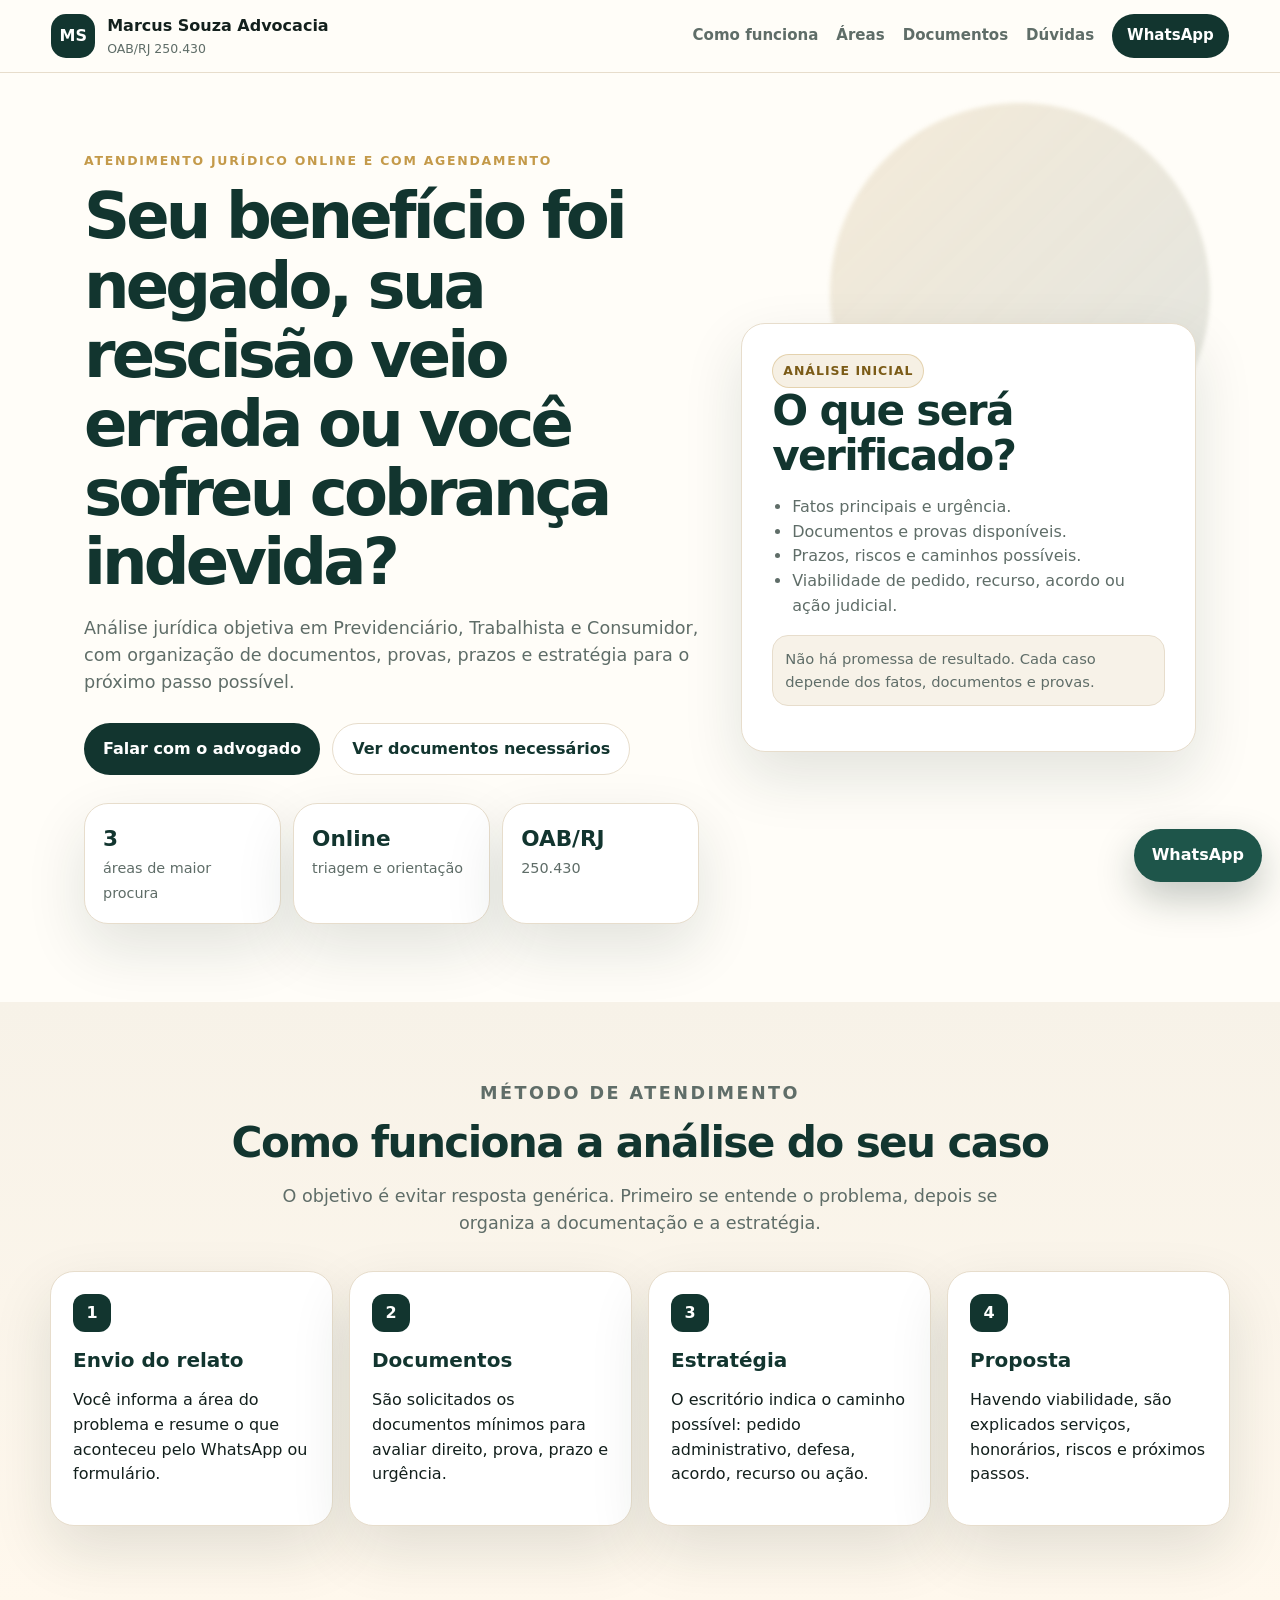
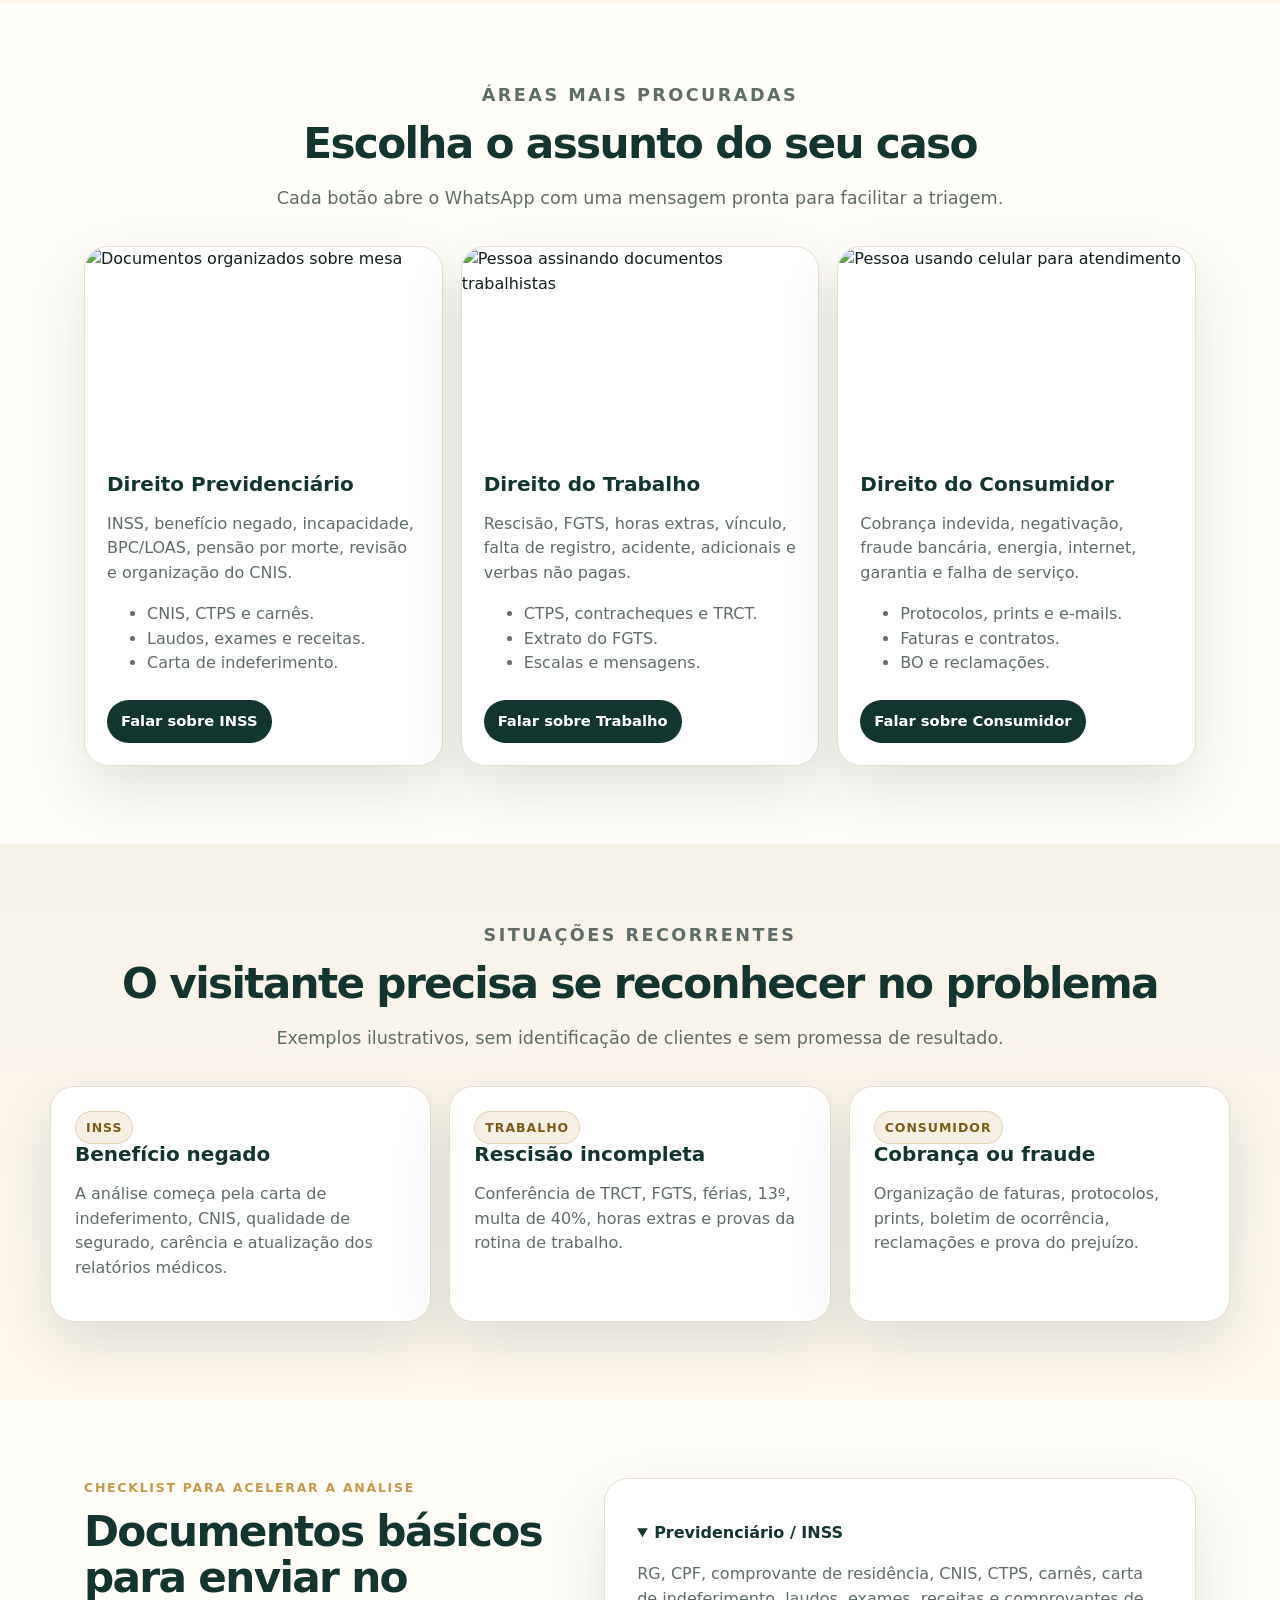
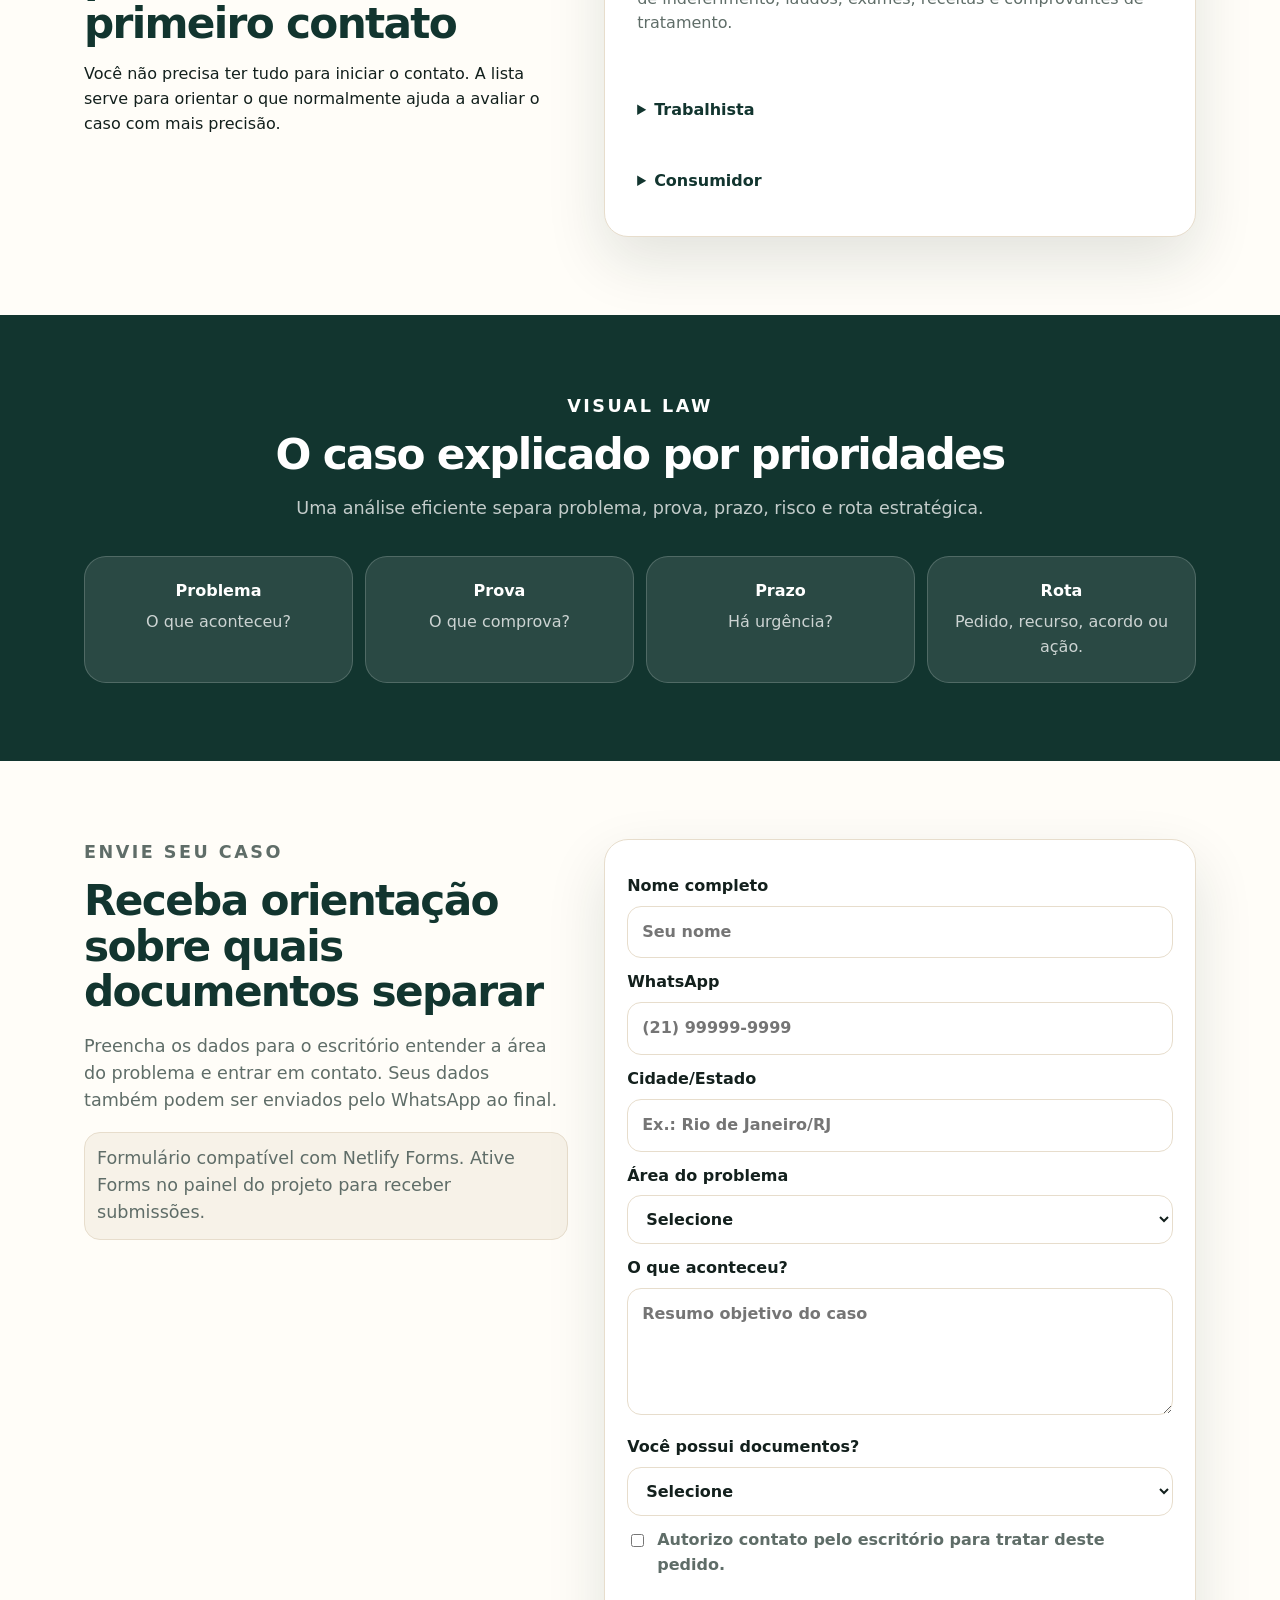
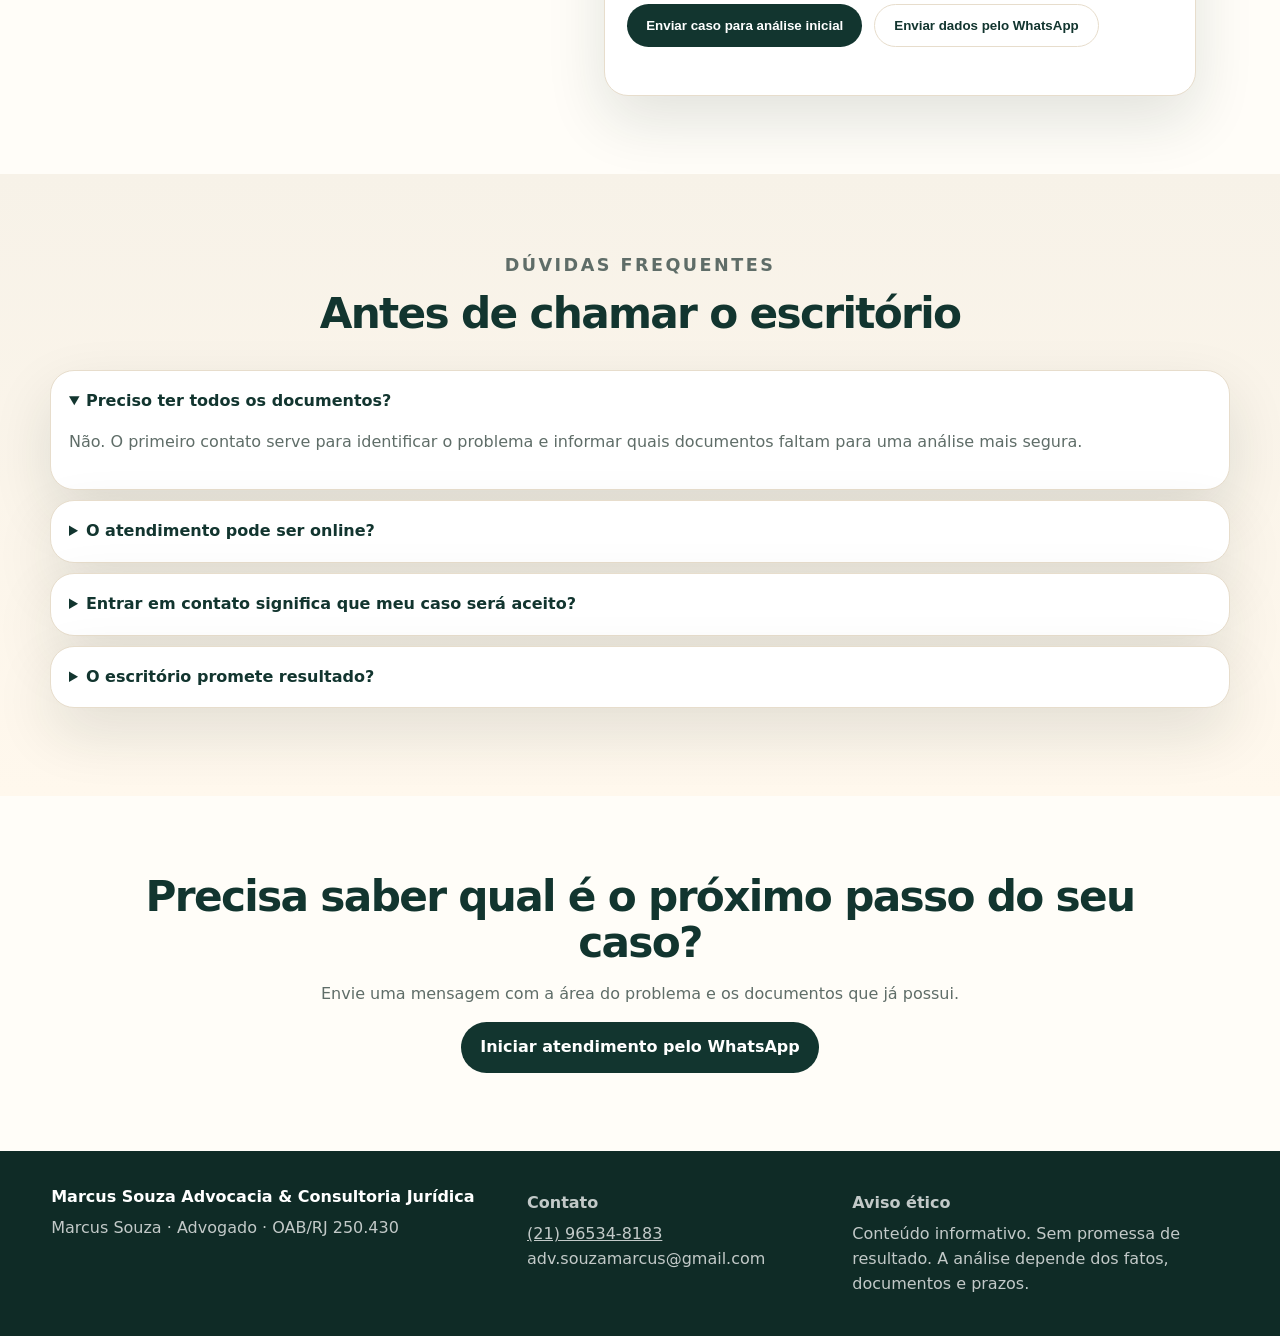
==== commit a685278a: "Add files via upload" ====
--- a/index.html
+++ b/index.html
@@ -3,304 +3,225 @@
 <head>
   <meta charset="utf-8" />
   <meta name="viewport" content="width=device-width, initial-scale=1" />
-  <title>Marcus Souza Advogado | Previdenciário, Trabalho e Consumidor</title>
-  <meta name="description" content="Marcus Souza Advogado - OAB/RJ 250.430. Atendimento jurídico em Direito Previdenciário, Direito do Trabalho e Direito do Consumidor. Fale pelo WhatsApp." />
-  <meta name="theme-color" content="#05063a" />
-  <meta property="og:title" content="Marcus Souza Advogado" />
-  <meta property="og:description" content="Atendimento jurídico objetivo em Previdenciário, Trabalhista e Consumidor." />
-  <meta property="og:image" content="assets/quem-sou-eu.webp" />
+  <title>Marcus Souza Advocacia | Previdenciário, Trabalhista e Consumidor</title>
+  <meta name="description" content="Análise jurídica objetiva em Direito Previdenciário, Trabalhista e Consumidor. Atendimento online com organização de documentos, provas e estratégia jurídica." />
+  <meta name="theme-color" content="#12352f" />
+  <meta property="og:title" content="Marcus Souza Advocacia & Consultoria Jurídica" />
+  <meta property="og:description" content="Seu caso precisa de prova, prazo e estratégia. Fale com o escritório pelo WhatsApp." />
   <meta property="og:type" content="website" />
-  <link rel="icon" href="assets/favicon.png" type="image/png" />
-  <link rel="preconnect" href="https://fonts.googleapis.com" />
-  <link rel="preconnect" href="https://fonts.gstatic.com" crossorigin />
-  <link href="https://fonts.googleapis.com/css2?family=Inter:wght@400;500;600;700;800;900&family=Playfair+Display:wght@700;800&display=swap" rel="stylesheet" />
-  <link rel="stylesheet" href="style.css" />
+  <link rel="preconnect" href="https://images.unsplash.com" />
+  <link rel="stylesheet" href="styles.css" />
 </head>
 <body>
   <a class="skip-link" href="#conteudo">Pular para o conteúdo</a>
 
-  <header class="site-header" id="topo">
-    <nav class="nav container" aria-label="Navegação principal">
-      <a class="brand" href="#topo" aria-label="Marcus Souza Advogado - início">
-        <img src="assets/logo.png" alt="Logomarca Marcus Souza Advogado" />
-        <span>
-          <strong>Marcus Souza</strong>
-          <small>Advogado · OAB/RJ 250.430</small>
-        </span>
-      </a>
-      <button class="nav-toggle" type="button" aria-label="Abrir menu" aria-expanded="false">
-        <span></span><span></span><span></span>
-      </button>
-      <div class="nav-links" id="navLinks">
-        <a href="#areas">Áreas</a>
-        <a href="#casos">Casos comuns</a>
-        <a href="#visual-law">Visual Law</a>
-        <a href="#conteudos">Conteúdos</a>
-        <a class="nav-cta" data-whatsapp href="https://wa.me/5521965348183?text=Ol%C3%A1%2C%20Dr.%20Marcus%20Souza.%20Vim%20pela%20Landing%20Page%20e%20gostaria%20de%20atendimento%20jur%C3%ADdico.">WhatsApp</a>
-      </div>
+  <header class="topbar" id="topo">
+    <a class="brand" href="#topo" aria-label="Início">
+      <span class="brand-mark">MS</span>
+      <span><strong>Marcus Souza Advocacia</strong><small>OAB/RJ 250.430</small></span>
+    </a>
+    <nav class="nav" aria-label="Menu principal">
+      <a href="#como-funciona">Como funciona</a>
+      <a href="#areas">Áreas</a>
+      <a href="#documentos">Documentos</a>
+      <a href="#faq">Dúvidas</a>
+      <a class="nav-cta" href="https://wa.me/5521965348183?text=Ol%C3%A1%2C%20Dr.%20Marcus.%20Preciso%20de%20uma%20an%C3%A1lise%20jur%C3%ADdica%20inicial.%20Meu%20caso%20%C3%A9%20sobre%3A" target="_blank" rel="noopener">WhatsApp</a>
     </nav>
+    <button class="menu-btn" type="button" aria-expanded="false" aria-controls="mobileMenu">Menu</button>
   </header>
 
+  <nav class="mobile-menu" id="mobileMenu" aria-label="Menu mobile">
+    <a href="#como-funciona">Como funciona</a>
+    <a href="#areas">Áreas</a>
+    <a href="#documentos">Documentos</a>
+    <a href="#faq">Dúvidas</a>
+    <a href="#contato">Contato</a>
+  </nav>
+
   <main id="conteudo">
-    <section class="hero">
-      <div class="hero-pattern"></div>
-      <div class="container hero-grid">
-        <div class="hero-copy reveal">
-          <p class="eyebrow"><span></span>Marcus Souza Advocacia</p>
-          <h1>Direito claro, atendimento objetivo e estratégia para o seu caso.</h1>
-          <p class="hero-lead">Atuação em <strong>Direito Previdenciário</strong>, <strong>Direito do Trabalho</strong> e <strong>Direito do Consumidor</strong>, com organização de provas, análise de documentos e comunicação simples.</p>
-          <div class="hero-actions">
-            <a class="btn btn-primary" data-whatsapp href="https://wa.me/5521965348183?text=Ol%C3%A1%2C%20Dr.%20Marcus%20Souza.%20Quero%20falar%20com%20o%20escrit%C3%B3rio%20sobre%20um%20caso%20jur%C3%ADdico.">
-              Falar no WhatsApp
-              <svg viewBox="0 0 24 24" aria-hidden="true"><path d="M13.2 5.4 19.8 12l-6.6 6.6-1.4-1.4 4.2-4.2H4v-2h12l-4.2-4.2 1.4-1.4Z"/></svg>
-            </a>
-            <a class="btn btn-secondary" href="#conteudos">Receber conteúdos</a>
+    <section class="hero section">
+      <div class="hero-content">
+        <p class="eyebrow">Atendimento jurídico online e com agendamento</p>
+        <h1>Seu benefício foi negado, sua rescisão veio errada ou você sofreu cobrança indevida?</h1>
+        <p class="hero-text">Análise jurídica objetiva em Previdenciário, Trabalhista e Consumidor, com organização de documentos, provas, prazos e estratégia para o próximo passo possível.</p>
+        <div class="hero-actions">
+          <a class="btn primary" href="https://wa.me/5521965348183?text=Ol%C3%A1%2C%20Dr.%20Marcus.%20Preciso%20de%20uma%20an%C3%A1lise%20jur%C3%ADdica%20inicial.%20Meu%20caso%20envolve%3A" target="_blank" rel="noopener">Falar com o advogado</a>
+          <a class="btn secondary" href="#documentos">Ver documentos necessários</a>
+        </div>
+        <div class="trust-grid" aria-label="Diferenciais">
+          <div><strong>3</strong><span>áreas de maior procura</span></div>
+          <div><strong>Online</strong><span>triagem e orientação</span></div>
+          <div><strong>OAB/RJ</strong><span>250.430</span></div>
+        </div>
+      </div>
+      <aside class="hero-card" aria-label="Resumo do atendimento">
+        <div class="case-card">
+          <span class="status">Análise inicial</span>
+          <h2>O que será verificado?</h2>
+          <ul>
+            <li>Fatos principais e urgência.</li>
+            <li>Documentos e provas disponíveis.</li>
+            <li>Prazos, riscos e caminhos possíveis.</li>
+            <li>Viabilidade de pedido, recurso, acordo ou ação judicial.</li>
+          </ul>
+          <p class="notice">Não há promessa de resultado. Cada caso depende dos fatos, documentos e provas.</p>
+        </div>
+      </aside>
+    </section>
+
+    <section class="section strip" id="como-funciona">
+      <div class="section-heading">
+        <p class="eyebrow">Método de atendimento</p>
+        <h2>Como funciona a análise do seu caso</h2>
+        <p>O objetivo é evitar resposta genérica. Primeiro se entende o problema, depois se organiza a documentação e a estratégia.</p>
+      </div>
+      <div class="steps">
+        <article><span>1</span><h3>Envio do relato</h3><p>Você informa a área do problema e resume o que aconteceu pelo WhatsApp ou formulário.</p></article>
+        <article><span>2</span><h3>Documentos</h3><p>São solicitados os documentos mínimos para avaliar direito, prova, prazo e urgência.</p></article>
+        <article><span>3</span><h3>Estratégia</h3><p>O escritório indica o caminho possível: pedido administrativo, defesa, acordo, recurso ou ação.</p></article>
+        <article><span>4</span><h3>Proposta</h3><p>Havendo viabilidade, são explicados serviços, honorários, riscos e próximos passos.</p></article>
+      </div>
+    </section>
+
+    <section class="section" id="areas">
+      <div class="section-heading">
+        <p class="eyebrow">Áreas mais procuradas</p>
+        <h2>Escolha o assunto do seu caso</h2>
+        <p>Cada botão abre o WhatsApp com uma mensagem pronta para facilitar a triagem.</p>
+      </div>
+      <div class="cards three">
+        <article class="area-card">
+          <img src="https://images.unsplash.com/photo-1554224155-6726b3ff858f?auto=format&fit=crop&w=900&q=70" alt="Documentos organizados sobre mesa" />
+          <div>
+            <h3>Direito Previdenciário</h3>
+            <p>INSS, benefício negado, incapacidade, BPC/LOAS, pensão por morte, revisão e organização do CNIS.</p>
+            <ul><li>CNIS, CTPS e carnês.</li><li>Laudos, exames e receitas.</li><li>Carta de indeferimento.</li></ul>
+            <a class="btn small" href="https://wa.me/5521965348183?text=Ol%C3%A1%2C%20Dr.%20Marcus.%20Preciso%20analisar%20um%20caso%20de%20INSS.%20Meu%20caso%20envolve%3A%20benef%C3%ADcio%20negado%20%2F%20BPC%20LOAS%20%2F%20incapacidade%20%2F%20pensão%20%2F%20revis%C3%A3o." target="_blank" rel="noopener">Falar sobre INSS</a>
           </div>
-          <div class="hero-proof" aria-label="Resumo de atuação">
-            <div><strong>OAB/RJ</strong><span>250.430</span></div>
-            <div><strong>3 áreas</strong><span>maior procura</span></div>
-            <div><strong>Visual Law</strong><span>explicação clara</span></div>
+        </article>
+        <article class="area-card">
+          <img src="https://images.unsplash.com/photo-1450101499163-c8848c66ca85?auto=format&fit=crop&w=900&q=70" alt="Pessoa assinando documentos trabalhistas" />
+          <div>
+            <h3>Direito do Trabalho</h3>
+            <p>Rescisão, FGTS, horas extras, vínculo, falta de registro, acidente, adicionais e verbas não pagas.</p>
+            <ul><li>CTPS, contracheques e TRCT.</li><li>Extrato do FGTS.</li><li>Escalas e mensagens.</li></ul>
+            <a class="btn small" href="https://wa.me/5521965348183?text=Ol%C3%A1%2C%20Dr.%20Marcus.%20Preciso%20analisar%20um%20caso%20trabalhista.%20Meu%20caso%20envolve%3A%20rescis%C3%A3o%20%2F%20FGTS%20%2F%20horas%20extras%20%2F%20falta%20de%20registro%20%2F%20adicional%20%2F%20acidente." target="_blank" rel="noopener">Falar sobre Trabalho</a>
           </div>
-        </div>
-
-        <aside class="hero-card reveal delay-1" aria-label="Foto profissional Marcus Souza">
-          <img src="assets/foto-escritorio.webp" alt="Marcus Souza em escritório jurídico" />
-          <div class="hero-id-card">
-            <img src="assets/logo.png" alt="" aria-hidden="true" />
-            <div>
-              <strong>Marcus Souza</strong>
-              <span>Advogado · OAB/RJ 250.430</span>
-            </div>
+        </article>
+        <article class="area-card">
+          <img src="https://images.unsplash.com/photo-1556742031-c6961e8560b0?auto=format&fit=crop&w=900&q=70" alt="Pessoa usando celular para atendimento" />
+          <div>
+            <h3>Direito do Consumidor</h3>
+            <p>Cobrança indevida, negativação, fraude bancária, energia, internet, garantia e falha de serviço.</p>
+            <ul><li>Protocolos, prints e e-mails.</li><li>Faturas e contratos.</li><li>BO e reclamações.</li></ul>
+            <a class="btn small" href="https://wa.me/5521965348183?text=Ol%C3%A1%2C%20Dr.%20Marcus.%20Preciso%20analisar%20um%20caso%20de%20consumidor.%20Meu%20caso%20envolve%3A%20cobran%C3%A7a%20indevida%20%2F%20negativa%C3%A7%C3%A3o%20%2F%20fraude%20banc%C3%A1ria%20%2F%20energia%20%2F%20internet%20%2F%20produto%20com%20defeito." target="_blank" rel="noopener">Falar sobre Consumidor</a>
           </div>
-        </aside>
-      </div>
-    </section>
-
-    <section class="section-pad" id="areas">
-      <div class="container">
-        <div class="section-heading reveal">
-          <p class="eyebrow"><span></span>Áreas mais procuradas</p>
-          <h2>Explicação direta para entender onde seu problema se encaixa</h2>
-          <p>Os tópicos abaixo mostram demandas recorrentes e os documentos que normalmente ajudam na primeira análise.</p>
-        </div>
-
-        <div class="area-grid">
-          <article class="area-card reveal">
-            <div class="area-icon"><img src="assets/area-previdenciario.svg" alt="" aria-hidden="true" /></div>
-            <h3>Direito Previdenciário</h3>
-            <p>Casos envolvendo INSS, benefícios negados, revisão, incapacidade, BPC/LOAS, pensão por morte e organização do CNIS.</p>
-            <ul>
-              <li>CNIS, carteira de trabalho e carnês.</li>
-              <li>Laudos, exames e receitas médicas.</li>
-              <li>Carta de indeferimento ou decisão do INSS.</li>
-            </ul>
-            <a data-whatsapp href="https://wa.me/5521965348183?text=Ol%C3%A1%2C%20Dr.%20Marcus.%20Quero%20atendimento%20em%20Direito%20Previdenci%C3%A1rio.">Falar sobre INSS</a>
-          </article>
-
-          <article class="area-card reveal delay-1">
-            <div class="area-icon"><img src="assets/area-trabalhista.svg" alt="" aria-hidden="true" /></div>
-            <h3>Direito do Trabalho</h3>
-            <p>Análise de rescisão, FGTS, horas extras, vínculo, falta de registro, acidente, adicionais e verbas não pagas.</p>
-            <ul>
-              <li>CTPS, contracheques e TRCT.</li>
-              <li>Extrato do FGTS e comprovantes.</li>
-              <li>Escalas, mensagens e provas de jornada.</li>
-            </ul>
-            <a data-whatsapp href="https://wa.me/5521965348183?text=Ol%C3%A1%2C%20Dr.%20Marcus.%20Quero%20atendimento%20em%20Direito%20do%20Trabalho.">Falar sobre Trabalho</a>
-          </article>
-
-          <article class="area-card reveal delay-2">
-            <div class="area-icon"><img src="assets/area-consumidor.svg" alt="" aria-hidden="true" /></div>
-            <h3>Direito do Consumidor</h3>
-            <p>Atuação em cobranças indevidas, negativação, fraudes bancárias, energia, internet, garantia e falha de serviço.</p>
-            <ul>
-              <li>Protocolos, prints e e-mails.</li>
-              <li>Faturas, contratos e comprovantes.</li>
-              <li>BO, reclamações e prova do dano.</li>
-            </ul>
-            <a data-whatsapp href="https://wa.me/5521965348183?text=Ol%C3%A1%2C%20Dr.%20Marcus.%20Quero%20atendimento%20em%20Direito%20do%20Consumidor.">Falar sobre Consumidor</a>
-          </article>
-        </div>
-      </div>
-    </section>
-
-    <section class="section-pad case-section" id="casos">
-      <div class="container">
-        <div class="section-heading reveal">
-          <p class="eyebrow"><span></span>Casos comuns</p>
-          <h2>Histórias curtas inspiradas em situações reais de maior procura</h2>
-          <p>Exemplos ilustrativos, sem identificação de clientes e sem promessa de resultado. Cada caso depende de documentos, prazos e provas.</p>
-        </div>
-
-        <div class="case-grid">
-          <article class="case-card reveal">
-            <img src="https://images.pexels.com/photos/7545305/pexels-photo-7545305.jpeg?auto=compress&cs=tinysrgb&w=900" alt="Pessoa idosa analisando documentos, imagem ilustrativa gratuita" loading="lazy" />
-            <div class="case-content">
-              <span>Previdenciário</span>
-              <h3>Benefício negado pelo INSS</h3>
-              <p>Uma segurada apresenta laudos médicos, mas o benefício é negado por falta de prova completa. A estratégia começa pela conferência do CNIS, qualidade de segurado, carência e atualização dos relatórios médicos.</p>
-              <div class="mini-flow" aria-label="Fluxo visual previdenciário"><b>CNIS</b><i></i><b>Laudos</b><i></i><b>Pedido</b></div>
-            </div>
-          </article>
-
-          <article class="case-card reveal delay-1">
-            <img src="https://images.pexels.com/photos/5668795/pexels-photo-5668795.jpeg?auto=compress&cs=tinysrgb&w=900" alt="Trabalhadores em reunião, imagem ilustrativa gratuita" loading="lazy" />
-            <div class="case-content">
-              <span>Trabalhista</span>
-              <h3>Rescisão com verbas pendentes</h3>
-              <p>Após a dispensa, o trabalhador percebe diferença no FGTS, férias, 13º, multa de 40% e horas extras. A análise compara CTPS, contracheques, TRCT, extrato do FGTS e provas de jornada.</p>
-              <div class="mini-bars" aria-label="Gráfico visual trabalhista"><b style="--h:78%"></b><b style="--h:56%"></b><b style="--h:86%"></b><b style="--h:64%"></b></div>
-            </div>
-          </article>
-
-          <article class="case-card reveal delay-2">
-            <img src="https://images.pexels.com/photos/8111860/pexels-photo-8111860.jpeg?auto=compress&cs=tinysrgb&w=900" alt="Pessoa ao telefone analisando documentos, imagem ilustrativa gratuita" loading="lazy" />
-            <div class="case-content">
-              <span>Consumidor</span>
-              <h3>Cobrança, fraude ou serviço ruim</h3>
-              <p>O consumidor recebe cobrança que desconhece, sofre negativação ou tenta resolver falha de banco, internet, energia ou produto. O caso fica mais forte com protocolos, faturas, prints e comprovantes.</p>
-              <div class="mini-docs" aria-label="Checklist visual consumidor"><b>Protocolo</b><b>Fatura</b><b>Print</b></div>
-            </div>
-          </article>
-        </div>
-        <p class="image-note">Imagens ilustrativas gratuitas de banco de imagens. As pessoas exibidas não representam clientes do escritório.</p>
-      </div>
-    </section>
-
-    <section class="section-pad visual-law-section" id="visual-law">
-      <div class="container visual-grid">
-        <div class="visual-copy reveal">
-          <p class="eyebrow"><span></span>Visual Law</p>
-          <h2>O caso explicado com fluxos, checklists e prioridades</h2>
-          <p>Visual Law ajuda o cliente a entender o problema jurídico, os documentos necessários, a urgência e o próximo passo.</p>
-          <div class="visual-points">
-            <div><strong>1. Problema</strong><span>o que aconteceu</span></div>
-            <div><strong>2. Provas</strong><span>o que comprova</span></div>
-            <div><strong>3. Caminho</strong><span>o que fazer</span></div>
-          </div>
-        </div>
-
-        <div class="dashboard reveal delay-1" aria-label="Exemplo de painel Visual Law">
-          <div class="dash-head"><span></span><span></span><span></span><strong>Mapa do Caso</strong></div>
-          <div class="risk-grid">
-            <div><small>Urgência</small><strong>Alta</strong><p>Prazo, corte de benefício ou dano atual.</p></div>
-            <div><small>Prova</small><strong>Documentos</strong><p>Laudos, contratos, prints e protocolos.</p></div>
-            <div><small>Rota</small><strong>Estratégia</strong><p>Pedido, recurso, acordo ou ação.</p></div>
-          </div>
-          <div class="dash-chart" aria-label="Gráfico ilustrativo de prioridades"><b style="--h:48%"></b><b style="--h:74%"></b><b style="--h:61%"></b><b style="--h:86%"></b><b style="--h:68%"></b></div>
-        </div>
-      </div>
-    </section>
-
-    <section class="section-pad lead-section" id="conteudos">
-      <div class="container lead-grid">
-        <div class="lead-copy reveal">
-          <p class="eyebrow"><span></span>Conteúdos jurídicos</p>
-          <h2>Receba checklists e orientações objetivas</h2>
-          <p>Preencha o cadastro para receber materiais sobre INSS, trabalho e consumidor. Os dados serão enviados para o e-mail do escritório.</p>
-          <ul class="lead-list">
-            <li>Checklist de documentos do INSS.</li>
-            <li>Guia inicial de verbas trabalhistas.</li>
-            <li>Passo a passo para cobranças e falhas de serviço.</li>
-          </ul>
-        </div>
-
-        <form class="lead-form reveal delay-1" id="leadForm" method="POST" action="https://formsubmit.co/adv.souzamarcus@gmail.com" novalidate>
-          <input type="hidden" name="_subject" value="Novo lead - Landing Page Marcus Souza" />
-          <input type="hidden" name="_template" value="table" />
-          <input type="hidden" name="_captcha" value="false" />
-          <input type="hidden" name="_next" id="nextUrl" value="" />
-          <input type="hidden" name="origem" value="Landing Page Marcus Souza Advogado" />
-          <input type="hidden" name="data_envio" id="dataEnvio" value="" />
-
-          <h3>Quero receber conteúdos</h3>
-          <p class="form-note">Campos obrigatórios para organizar o contato.</p>
-
-          <div class="form-row">
-            <div>
-              <label for="nome">Nome</label>
-              <input id="nome" name="nome" type="text" placeholder="Seu nome" autocomplete="given-name" required minlength="2" />
-              <small class="error" data-error="nome"></small>
-            </div>
-            <div>
-              <label for="sobrenome">Sobrenome</label>
-              <input id="sobrenome" name="sobrenome" type="text" placeholder="Seu sobrenome" autocomplete="family-name" required minlength="2" />
-              <small class="error" data-error="sobrenome"></small>
-            </div>
-          </div>
-
-          <label for="whatsapp">WhatsApp</label>
-          <input id="whatsapp" name="whatsapp" type="tel" placeholder="(21) 96534-8183" autocomplete="tel" required />
-          <small class="error" data-error="whatsapp"></small>
-
-          <label for="email">E-mail</label>
-          <input id="email" name="email" type="email" placeholder="seunome@email.com" autocomplete="email" required />
-          <small class="error" data-error="email"></small>
-
-          <label for="cidade">Cidade</label>
-          <input id="cidade" name="cidade" type="text" placeholder="Ex.: Rio de Janeiro" autocomplete="address-level2" required minlength="2" />
-          <small class="error" data-error="cidade"></small>
-
-          <label for="interesse">Principal interesse</label>
-          <select id="interesse" name="interesse" required>
-            <option value="">Selecione</option>
-            <option>Direito Previdenciário</option>
-            <option>Direito do Trabalho</option>
-            <option>Direito do Consumidor</option>
-            <option>Conteúdos jurídicos gerais</option>
-          </select>
-          <small class="error" data-error="interesse"></small>
-
-          <label class="consent" for="consentimento">
-            <input id="consentimento" type="checkbox" name="consentimento" required />
-            <span>Autorizo o contato para envio de conteúdos jurídicos e comunicações do escritório.</span>
-          </label>
-          <small class="error" data-error="consentimento"></small>
-
-          <button class="btn btn-primary full" type="submit">Cadastrar e enviar ao escritório</button>
-          <button class="btn btn-outline full" type="button" id="sendLeadWhatsapp">Enviar dados pelo WhatsApp</button>
-          <p class="privacy-text">Não há promessa de resultado. A análise jurídica depende dos fatos, documentos e prazos de cada caso.</p>
-        </form>
-      </div>
-    </section>
-
-    <section class="final-cta">
-      <div class="container final-box reveal">
-        <img src="assets/logo.png" alt="Logomarca Marcus Souza Advogado" />
+        </article>
+      </div>
+    </section>
+
+    <section class="section strip" id="casos">
+      <div class="section-heading">
+        <p class="eyebrow">Situações recorrentes</p>
+        <h2>O visitante precisa se reconhecer no problema</h2>
+        <p>Exemplos ilustrativos, sem identificação de clientes e sem promessa de resultado.</p>
+      </div>
+      <div class="cards three compact">
+        <article><span class="tag">INSS</span><h3>Benefício negado</h3><p>A análise começa pela carta de indeferimento, CNIS, qualidade de segurado, carência e atualização dos relatórios médicos.</p></article>
+        <article><span class="tag">Trabalho</span><h3>Rescisão incompleta</h3><p>Conferência de TRCT, FGTS, férias, 13º, multa de 40%, horas extras e provas da rotina de trabalho.</p></article>
+        <article><span class="tag">Consumidor</span><h3>Cobrança ou fraude</h3><p>Organização de faturas, protocolos, prints, boletim de ocorrência, reclamações e prova do prejuízo.</p></article>
+      </div>
+    </section>
+
+    <section class="section" id="documentos">
+      <div class="split">
         <div>
-          <h2>Quer falar com o escritório?</h2>
-          <p>Envie uma mensagem pelo WhatsApp e informe a área: Previdenciário, Trabalhista ou Consumidor.</p>
-        </div>
-        <a class="btn btn-primary" data-whatsapp href="https://wa.me/5521965348183?text=Ol%C3%A1%2C%20Dr.%20Marcus%20Souza.%20Vim%20pela%20Landing%20Page%20e%20preciso%20de%20orienta%C3%A7%C3%A3o%20jur%C3%ADdica.">Chamar no WhatsApp</a>
-      </div>
+          <p class="eyebrow">Checklist para acelerar a análise</p>
+          <h2>Documentos básicos para enviar no primeiro contato</h2>
+          <p>Você não precisa ter tudo para iniciar o contato. A lista serve para orientar o que normalmente ajuda a avaliar o caso com mais precisão.</p>
+        </div>
+        <div class="doc-list">
+          <details open><summary>Previdenciário / INSS</summary><p>RG, CPF, comprovante de residência, CNIS, CTPS, carnês, carta de indeferimento, laudos, exames, receitas e comprovantes de tratamento.</p></details>
+          <details><summary>Trabalhista</summary><p>CTPS, contrato, contracheques, TRCT, chave do FGTS, extrato analítico, escalas, mensagens, advertências, exames admissionais/demissionais e comprovantes.</p></details>
+          <details><summary>Consumidor</summary><p>Contrato, faturas, comprovantes de pagamento, protocolos, prints, e-mails, reclamações, consulta de negativação, boletim de ocorrência e fotos quando houver.</p></details>
+        </div>
+      </div>
+    </section>
+
+    <section class="section visual-law">
+      <div class="section-heading">
+        <p class="eyebrow">Visual Law</p>
+        <h2>O caso explicado por prioridades</h2>
+        <p>Uma análise eficiente separa problema, prova, prazo, risco e rota estratégica.</p>
+      </div>
+      <div class="flow">
+        <div><strong>Problema</strong><span>O que aconteceu?</span></div>
+        <div><strong>Prova</strong><span>O que comprova?</span></div>
+        <div><strong>Prazo</strong><span>Há urgência?</span></div>
+        <div><strong>Rota</strong><span>Pedido, recurso, acordo ou ação.</span></div>
+      </div>
+    </section>
+
+    <section class="section lead-section" id="lead">
+      <div class="lead-copy">
+        <p class="eyebrow">Envie seu caso</p>
+        <h2>Receba orientação sobre quais documentos separar</h2>
+        <p>Preencha os dados para o escritório entender a área do problema e entrar em contato. Seus dados também podem ser enviados pelo WhatsApp ao final.</p>
+        <p class="notice">Formulário compatível com Netlify Forms. Ative Forms no painel do projeto para receber submissões.</p>
+      </div>
+      <form class="lead-form" name="lead-juridico" method="POST" data-netlify="true" netlify-honeypot="bot-field" action="/obrigado.html">
+        <input type="hidden" name="form-name" value="lead-juridico" />
+        <p class="hidden"><label>Não preencha: <input name="bot-field" /></label></p>
+        <label>Nome completo<input required name="nome" autocomplete="name" placeholder="Seu nome" /></label>
+        <label>WhatsApp<input required name="whatsapp" inputmode="tel" placeholder="(21) 99999-9999" /></label>
+        <label>Cidade/Estado<input required name="cidade" placeholder="Ex.: Rio de Janeiro/RJ" /></label>
+        <label>Área do problema<select required name="area"><option value="">Selecione</option><option>Previdenciário / INSS / BPC LOAS</option><option>Trabalhista / Rescisão / FGTS</option><option>Consumidor / Cobrança / Negativação</option><option>Outro assunto jurídico</option></select></label>
+        <label>O que aconteceu?<textarea required name="relato" rows="4" placeholder="Resumo objetivo do caso"></textarea></label>
+        <label>Você possui documentos?<select required name="documentos"><option value="">Selecione</option><option>Sim</option><option>Parcialmente</option><option>Ainda não sei</option></select></label>
+        <label class="check"><input required type="checkbox" name="autorizacao" /> Autorizo contato pelo escritório para tratar deste pedido.</label>
+        <div class="form-actions">
+          <button class="btn primary" type="submit">Enviar caso para análise inicial</button>
+          <button class="btn secondary" type="button" id="sendWhatsApp">Enviar dados pelo WhatsApp</button>
+        </div>
+      </form>
+    </section>
+
+    <section class="section strip" id="faq">
+      <div class="section-heading">
+        <p class="eyebrow">Dúvidas frequentes</p>
+        <h2>Antes de chamar o escritório</h2>
+      </div>
+      <div class="faq">
+        <details open><summary>Preciso ter todos os documentos?</summary><p>Não. O primeiro contato serve para identificar o problema e informar quais documentos faltam para uma análise mais segura.</p></details>
+        <details><summary>O atendimento pode ser online?</summary><p>Sim. O atendimento pode ocorrer por WhatsApp, ligação ou videoconferência, conforme agendamento e organização do escritório.</p></details>
+        <details><summary>Entrar em contato significa que meu caso será aceito?</summary><p>Não. O caso precisa passar por análise de documentos, provas, prazos e viabilidade jurídica.</p></details>
+        <details><summary>O escritório promete resultado?</summary><p>Não. A advocacia trabalha com técnica, estratégia e defesa de interesses, sem promessa de resultado.</p></details>
+      </div>
+    </section>
+
+    <section class="section final-cta" id="contato">
+      <h2>Precisa saber qual é o próximo passo do seu caso?</h2>
+      <p>Envie uma mensagem com a área do problema e os documentos que já possui.</p>
+      <a class="btn primary" href="https://wa.me/5521965348183?text=Ol%C3%A1%2C%20Dr.%20Marcus.%20Souza.%20Quero%20iniciar%20uma%20an%C3%A1lise%20jur%C3%ADdica.%20Meu%20caso%20%C3%A9%20sobre%3A" target="_blank" rel="noopener">Iniciar atendimento pelo WhatsApp</a>
     </section>
   </main>
 
-  <footer class="site-footer">
-    <div class="container footer-grid">
-      <div>
-        <img src="assets/logo.png" alt="Marcus Souza Advogado" />
-        <p>Marcus Souza Advocacia & Consultoria Jurídica.</p>
-        <p>Marcus Souza · Advogado · OAB/RJ 250.430</p>
-      </div>
-      <div>
-        <strong>Contato</strong>
-        <a data-whatsapp href="https://wa.me/5521965348183?text=Ol%C3%A1%2C%20Dr.%20Marcus%20Souza.%20Gostaria%20de%20falar%20com%20o%20escrit%C3%B3rio.">(21) 96534-8183</a>
-        <span>adv.souzamarcus@gmail.com</span>
-      </div>
-      <div>
-        <strong>Áreas</strong>
-        <span>Previdenciário</span>
-        <span>Trabalho</span>
-        <span>Consumidor</span>
-      </div>
+  <footer class="footer">
+    <div>
+      <strong>Marcus Souza Advocacia & Consultoria Jurídica</strong>
+      <p>Marcus Souza · Advogado · OAB/RJ 250.430</p>
+    </div>
+    <div>
+      <p><strong>Contato</strong></p>
+      <p><a href="https://wa.me/5521965348183" target="_blank" rel="noopener">(21) 96534-8183</a><br />adv.souzamarcus@gmail.com</p>
+    </div>
+    <div>
+      <p><strong>Aviso ético</strong></p>
+      <p>Conteúdo informativo. Sem promessa de resultado. A análise depende dos fatos, documentos e prazos.</p>
     </div>
   </footer>
 
-  <a class="floating-whatsapp" data-whatsapp href="https://wa.me/5521965348183?text=Ol%C3%A1%2C%20Dr.%20Marcus%20Souza.%20Quero%20falar%20com%20o%20escrit%C3%B3rio." aria-label="Falar com o escritório pelo WhatsApp">
-    <svg viewBox="0 0 32 32" aria-hidden="true"><path d="M16 3.2A12.7 12.7 0 0 0 5.2 22.6L3.6 28.8l6.4-1.6A12.7 12.7 0 1 0 16 3.2Zm0 23.1c-2 0-4-.6-5.7-1.7l-.4-.2-3.8 1 1-3.7-.2-.4a10.5 10.5 0 1 1 9.1 5Zm5.8-7.8c-.3-.2-1.9-.9-2.2-1-.3-.1-.5-.2-.8.2-.2.3-.9 1-.1 1.2-.2.2-.4.2-.7.1-.3-.2-1.3-.5-2.5-1.6-.9-.8-1.6-1.8-1.8-2.1-.2-.3 0-.5.1-.7.2-.2.3-.4.5-.6.1-.2.2-.3.3-.5.1-.2.1-.4 0-.6-.1-.2-.8-1.8-1-2.5-.3-.6-.5-.5-.8-.5h-.6c-.2 0-.6.1-.9.4-.3.3-1.2 1.2-1.2 2.9 0 1.7 1.2 3.4 1.4 3.6.2.2 2.4 3.7 5.8 5.2.8.3 1.4.5 1.9.7.8.3 1.5.2 2.1.1.6-.1 1.9-.8 2.2-1.5.3-.8.3-1.4.2-1.5-.1-.2-.3-.3-.6-.4Z"/></svg>
-  </a>
-
+  <a class="floating-whatsapp" href="https://wa.me/5521965348183?text=Ol%C3%A1%2C%20Dr.%20Marcus.%20Preciso%20de%20uma%20an%C3%A1lise%20jur%C3%ADdica%20inicial." target="_blank" rel="noopener" aria-label="Chamar no WhatsApp">WhatsApp</a>
   <script src="script.js"></script>
 </body>
 </html>
--- a/styles.css
+++ b/styles.css
@@ -0,0 +1,7 @@
+:root{
+  --green:#12352f; --green-2:#1e554a; --gold:#c49a4a; --cream:#f7f2e8; --paper:#fffdf8;
+  --ink:#13201d; --muted:#5f6d68; --line:#e7ddcc; --shadow:0 24px 60px rgba(16,38,32,.12);
+  --radius:24px; --max:1180px;
+}
+*{box-sizing:border-box}html{scroll-behavior:smooth}body{margin:0;font-family:Inter,system-ui,-apple-system,Segoe UI,Roboto,Arial,sans-serif;color:var(--ink);background:var(--paper);line-height:1.55}a{color:inherit}img{max-width:100%;display:block}.skip-link{position:absolute;left:-999px;top:0;background:#fff;padding:10px}.skip-link:focus{left:10px;z-index:99}.topbar{position:sticky;top:0;z-index:50;display:flex;align-items:center;justify-content:space-between;gap:22px;padding:14px clamp(18px,4vw,54px);background:rgba(255,253,248,.92);backdrop-filter:blur(16px);border-bottom:1px solid var(--line)}.brand{display:flex;align-items:center;gap:12px;text-decoration:none}.brand-mark{width:44px;height:44px;border-radius:15px;background:var(--green);color:#fff;display:grid;place-items:center;font-weight:900}.brand small{display:block;color:var(--muted);font-size:.78rem}.nav{display:flex;align-items:center;gap:18px}.nav a{text-decoration:none;color:var(--muted);font-weight:700;font-size:.94rem}.nav a:hover{color:var(--green)}.nav-cta{background:var(--green);color:#fff!important;padding:10px 15px;border-radius:999px}.menu-btn{display:none}.mobile-menu{display:none}.section{max-width:var(--max);margin:auto;padding:78px clamp(18px,4vw,34px)}.hero{display:grid;grid-template-columns:1.15fr .85fr;gap:42px;align-items:center;min-height:calc(100vh - 78px);position:relative}.hero:before{content:"";position:absolute;inset:30px 20px auto auto;width:380px;height:380px;border-radius:50%;background:linear-gradient(135deg,rgba(196,154,74,.18),rgba(18,53,47,.12));filter:blur(2px);z-index:-1}.eyebrow{text-transform:uppercase;letter-spacing:.14em;font-weight:900;color:var(--gold);font-size:.78rem;margin:0 0 12px}h1,h2,h3{line-height:1.08;margin:0;color:var(--green)}h1{font-size:clamp(2.3rem,5vw,4.95rem);letter-spacing:-.06em}h2{font-size:clamp(1.75rem,3.3vw,3.1rem);letter-spacing:-.04em}h3{font-size:1.25rem}.hero-text,.section-heading p,.lead-copy p{font-size:1.1rem;color:var(--muted);max-width:740px}.hero-actions,.form-actions{display:flex;flex-wrap:wrap;gap:12px;margin:26px 0}.btn{display:inline-flex;align-items:center;justify-content:center;border:0;text-decoration:none;border-radius:999px;padding:13px 19px;font-weight:900;cursor:pointer;transition:.2s ease;box-shadow:none}.btn.primary{background:var(--green);color:#fff}.btn.primary:hover{background:var(--green-2);transform:translateY(-1px)}.btn.secondary{background:#fff;border:1px solid var(--line);color:var(--green)}.btn.small{font-size:.92rem;padding:10px 14px;background:var(--green);color:#fff;margin-top:8px}.trust-grid{display:grid;grid-template-columns:repeat(3,1fr);gap:12px;margin-top:28px}.trust-grid div,.case-card,.steps article,.area-card,.compact article,.doc-list,.lead-form,.faq details{background:#fff;border:1px solid var(--line);border-radius:var(--radius);box-shadow:var(--shadow)}.trust-grid div{padding:18px}.trust-grid strong{display:block;color:var(--green);font-size:1.35rem}.trust-grid span{color:var(--muted);font-size:.9rem}.case-card{padding:30px}.case-card ul{padding-left:20px;color:var(--muted)}.status,.tag{display:inline-flex;background:rgba(196,154,74,.15);color:#7b5b17;border:1px solid rgba(196,154,74,.35);padding:6px 10px;border-radius:999px;font-size:.78rem;font-weight:900;text-transform:uppercase;letter-spacing:.08em}.notice{font-size:.92rem;color:var(--muted);background:var(--cream);border:1px solid var(--line);padding:12px;border-radius:16px}.strip{max-width:none;background:linear-gradient(180deg,var(--cream),#fff8ed)}.strip>.section-heading,.strip>.steps,.strip>.cards,.strip>.faq{max-width:var(--max);margin-left:auto;margin-right:auto}.section-heading{text-align:center;margin-bottom:34px}.section-heading p{margin-left:auto;margin-right:auto}.steps{display:grid;grid-template-columns:repeat(4,1fr);gap:16px}.steps article{padding:22px}.steps span{width:38px;height:38px;display:grid;place-items:center;border-radius:12px;background:var(--green);color:#fff;font-weight:900;margin-bottom:18px}.cards.three{display:grid;grid-template-columns:repeat(3,1fr);gap:18px}.area-card{overflow:hidden;display:flex;flex-direction:column}.area-card img{height:205px;width:100%;object-fit:cover}.area-card div{padding:22px}.area-card p,.area-card li,.compact p,.doc-list p,.faq p{color:var(--muted)}.compact article{padding:24px}.split,.lead-section{display:grid;grid-template-columns:.9fr 1.1fr;gap:36px;align-items:start}.doc-list{padding:14px}.doc-list details,.faq details{padding:18px;margin:10px 0}.doc-list summary,.faq summary{font-weight:900;color:var(--green);cursor:pointer}.visual-law{background:var(--green);max-width:none;color:#fff;text-align:center}.visual-law h2,.visual-law .eyebrow{color:#fff}.visual-law p{color:rgba(255,255,255,.75)}.flow{max-width:var(--max);margin:30px auto 0;display:grid;grid-template-columns:repeat(4,1fr);gap:12px;padding:0 clamp(18px,4vw,34px)}.flow div{background:rgba(255,255,255,.1);border:1px solid rgba(255,255,255,.18);border-radius:22px;padding:22px}.flow span{display:block;color:rgba(255,255,255,.76);margin-top:6px}.lead-section{max-width:var(--max)}.lead-form{padding:22px}.lead-form label{display:block;font-weight:800;margin:12px 0}.lead-form input,.lead-form select,.lead-form textarea{width:100%;margin-top:7px;border:1px solid var(--line);border-radius:14px;padding:13px 14px;font:inherit;background:#fff;color:var(--ink)}.lead-form textarea{resize:vertical}.check{display:flex!important;align-items:flex-start;gap:10px;font-weight:700!important;color:var(--muted)}.check input{width:auto;margin-top:6px}.hidden{display:none}.faq{max-width:850px}.final-cta{text-align:center}.final-cta p{color:var(--muted)}.footer{display:grid;grid-template-columns:1.2fr .8fr 1fr;gap:24px;padding:34px clamp(18px,4vw,54px);background:#0f2b26;color:#fff}.footer p{color:rgba(255,255,255,.75);margin:6px 0}.floating-whatsapp{position:fixed;right:18px;bottom:18px;z-index:60;background:#1e554a;color:#fff;text-decoration:none;border-radius:999px;padding:14px 18px;font-weight:900;box-shadow:0 16px 38px rgba(16,38,32,.25)}
+@media(max-width:900px){.nav{display:none}.menu-btn{display:inline-flex;border:1px solid var(--line);background:#fff;border-radius:999px;padding:10px 14px;font-weight:900}.mobile-menu{padding:8px 18px 18px;background:#fff;border-bottom:1px solid var(--line)}.mobile-menu.open{display:grid;gap:10px}.mobile-menu a{text-decoration:none;padding:10px;border-radius:12px;background:var(--cream)}.hero,.split,.lead-section{grid-template-columns:1fr}.hero{min-height:auto;padding-top:46px}.steps,.cards.three,.flow,.footer{grid-template-columns:1fr}.trust-grid{grid-template-columns:1fr}.section{padding:52px 18px}.flow{padding:0 18px}.brand small{display:none}}
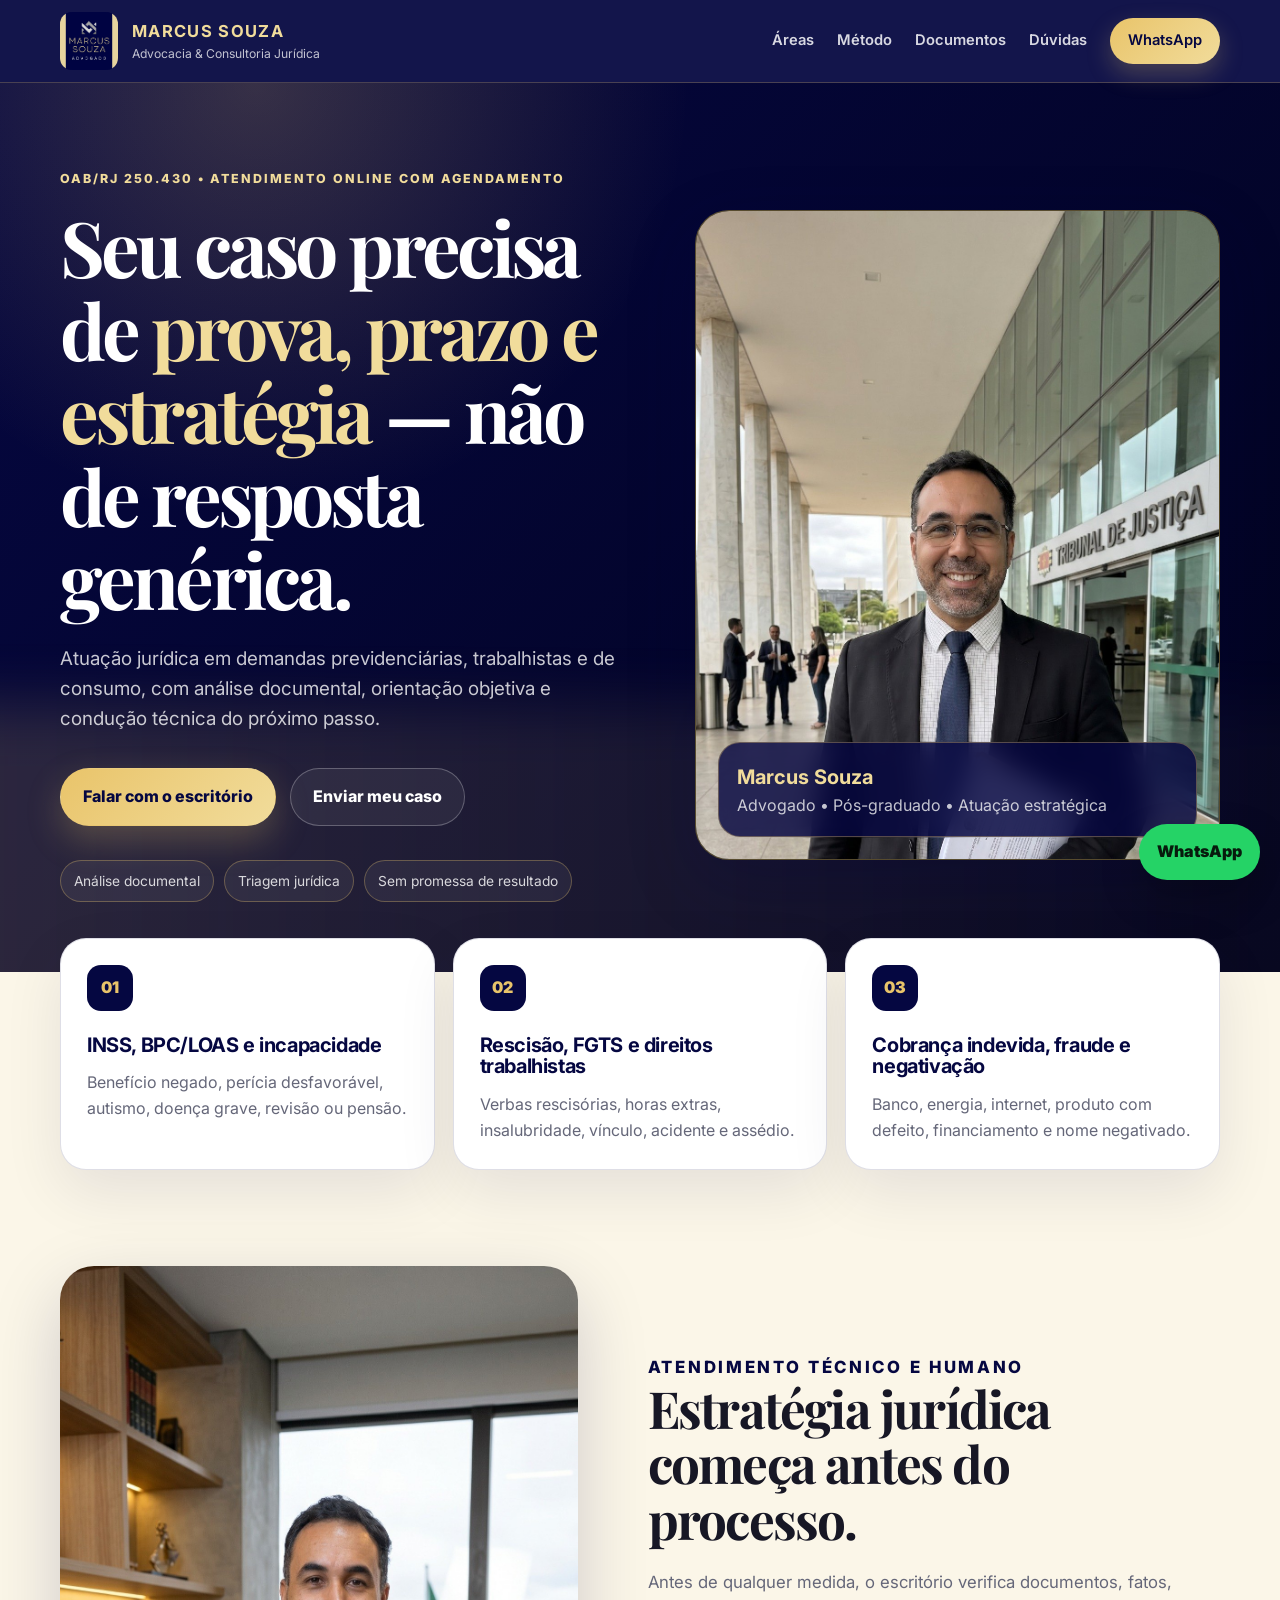
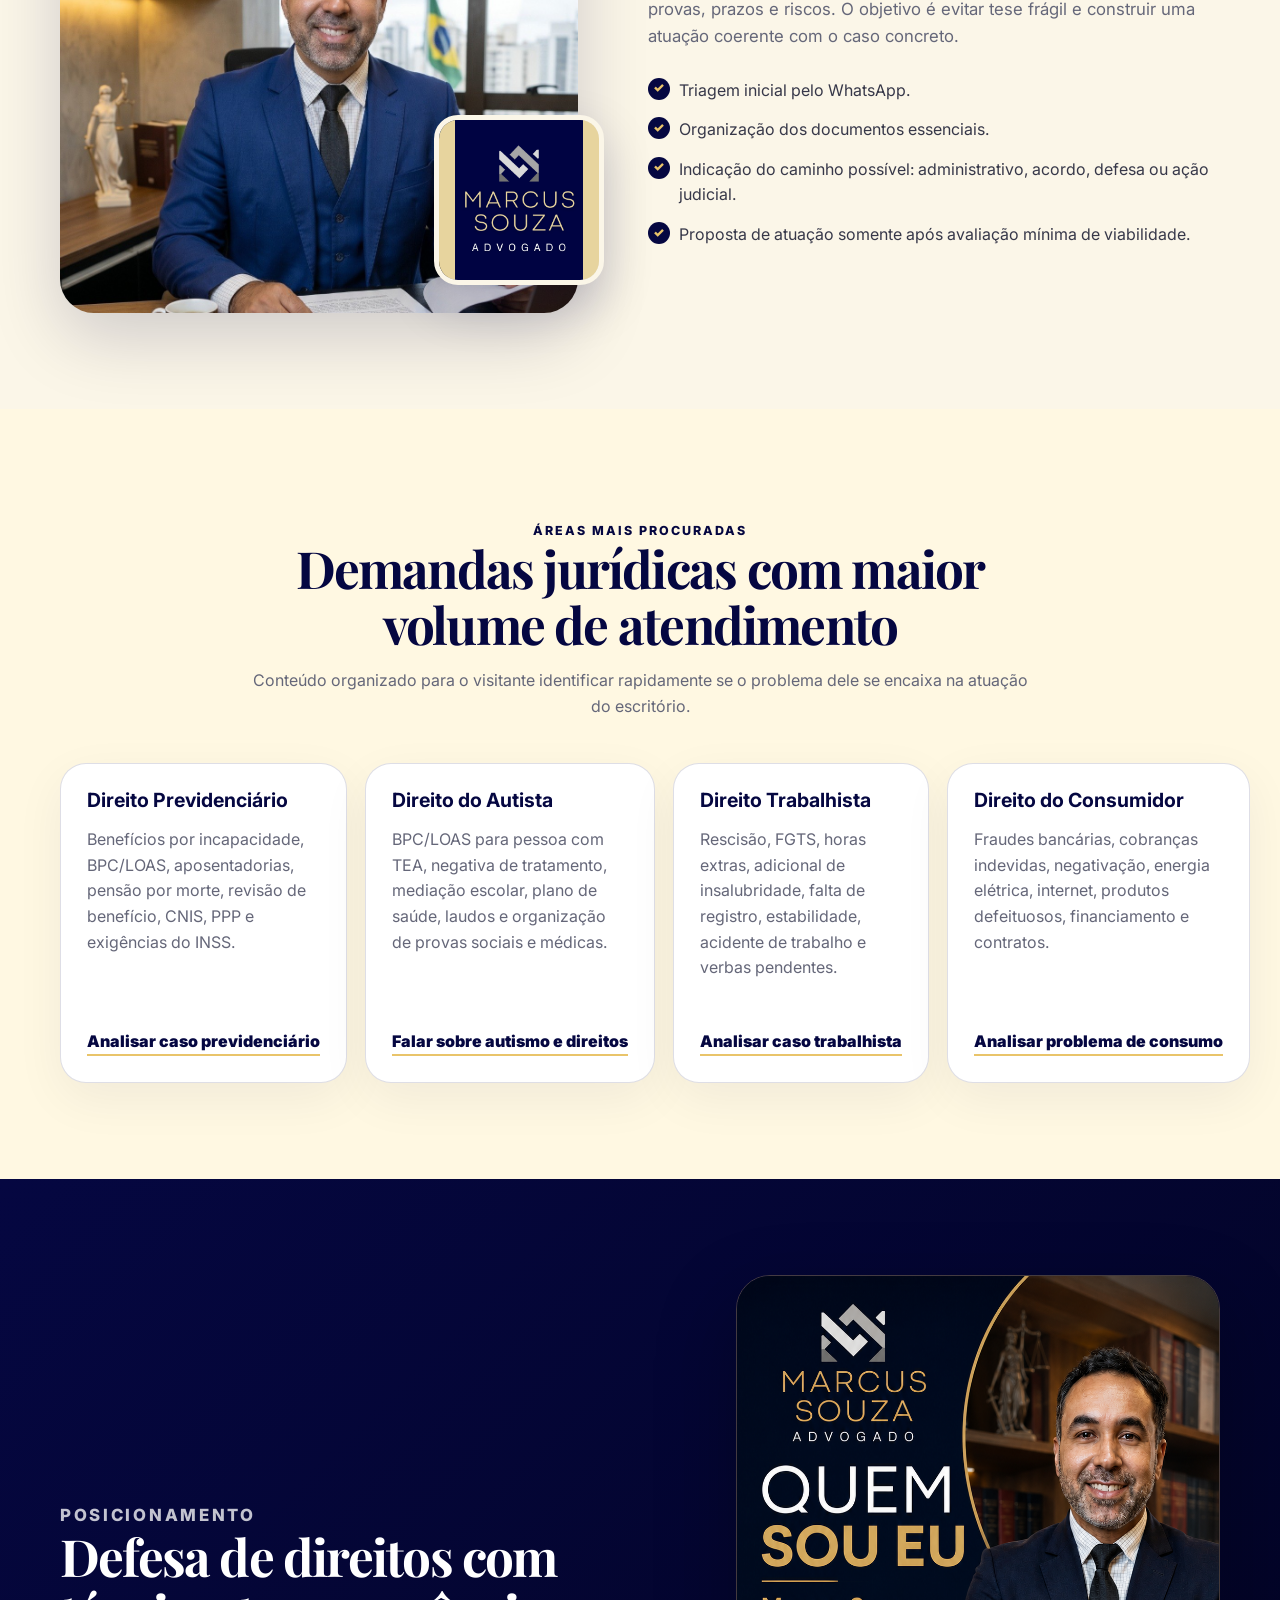
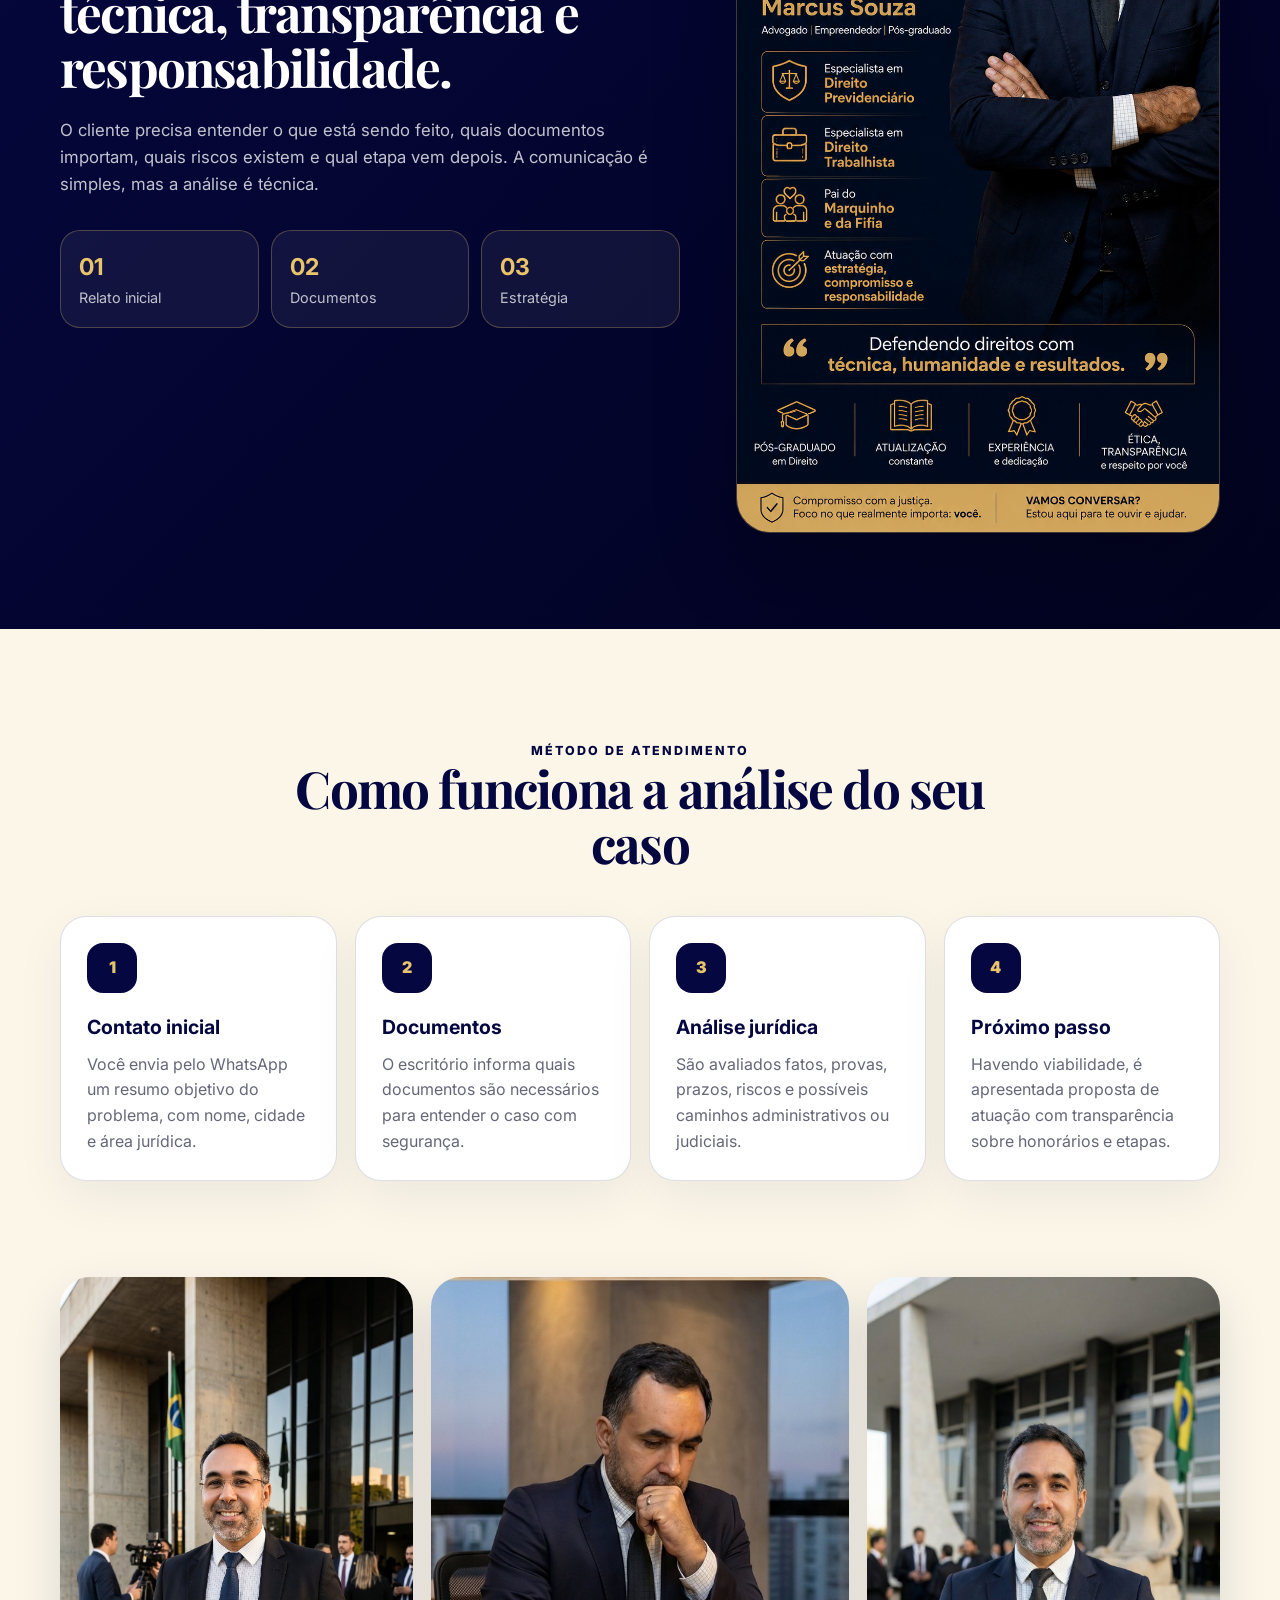
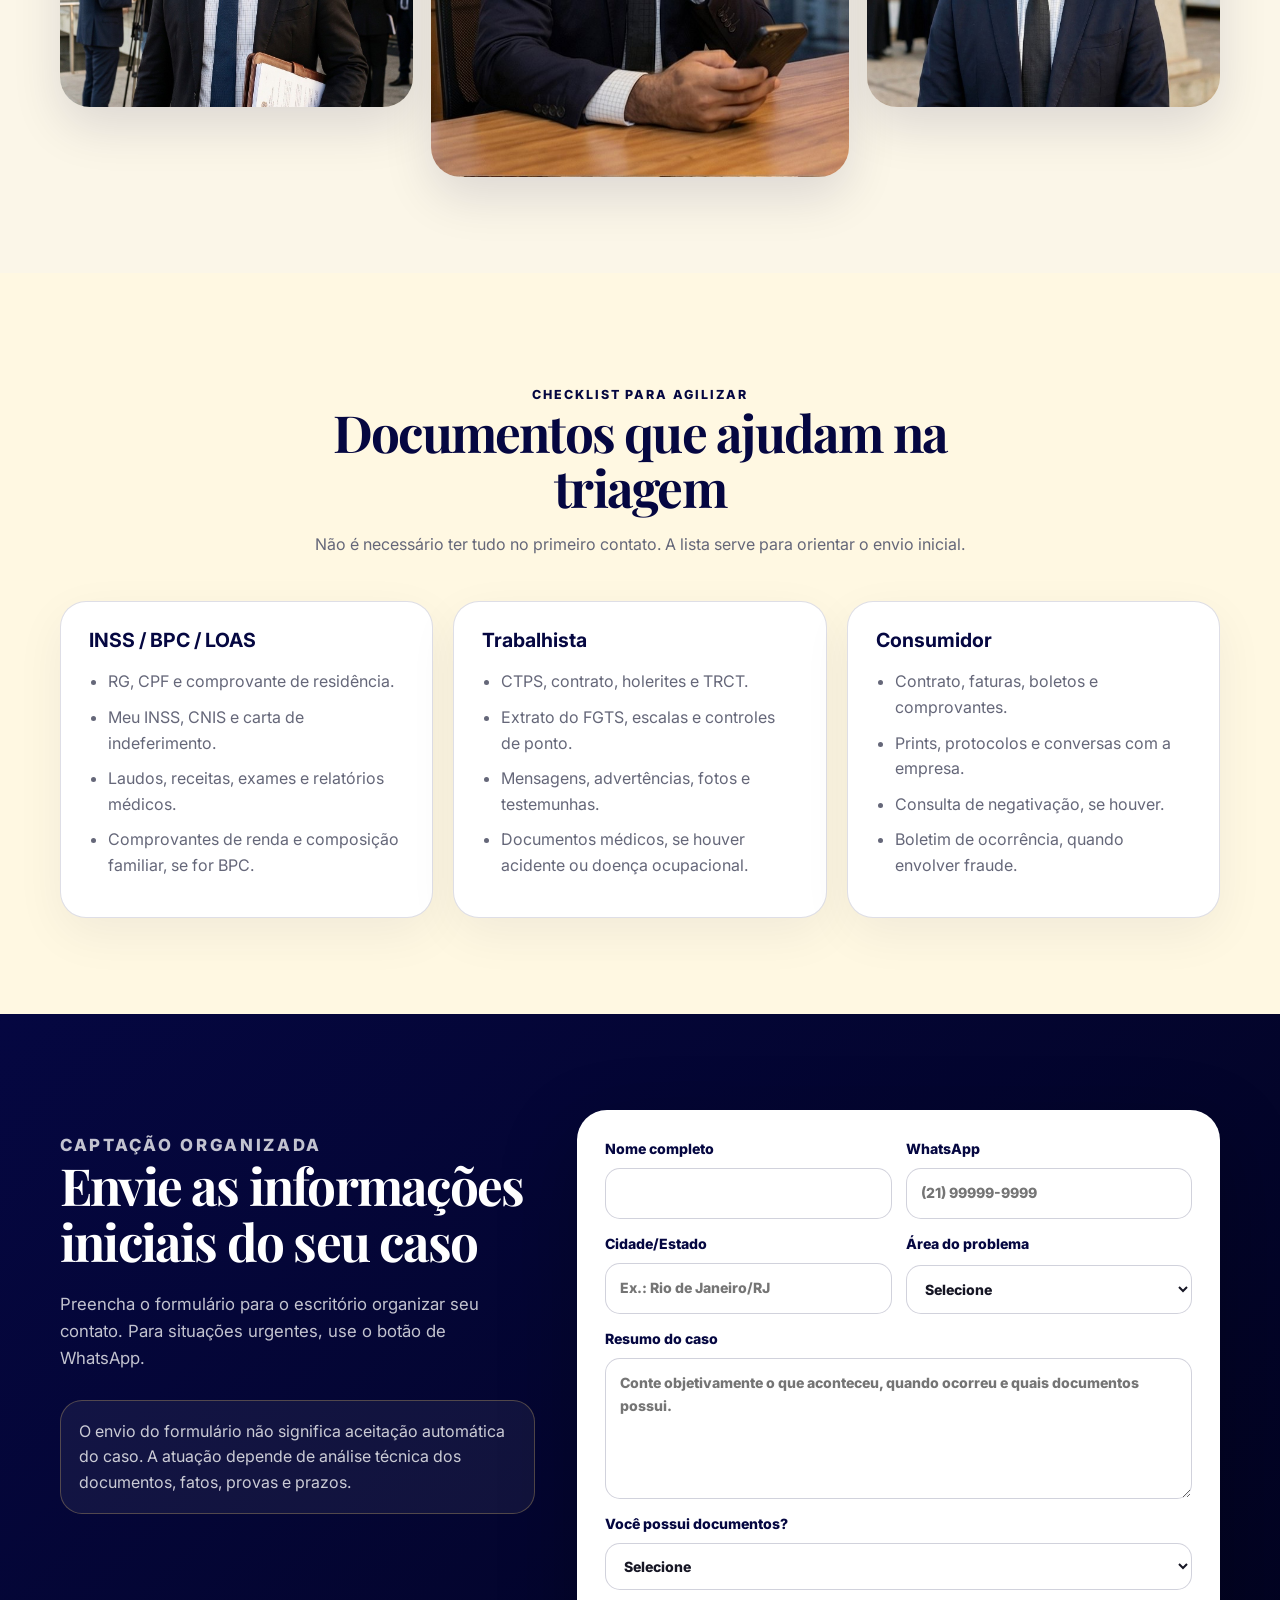
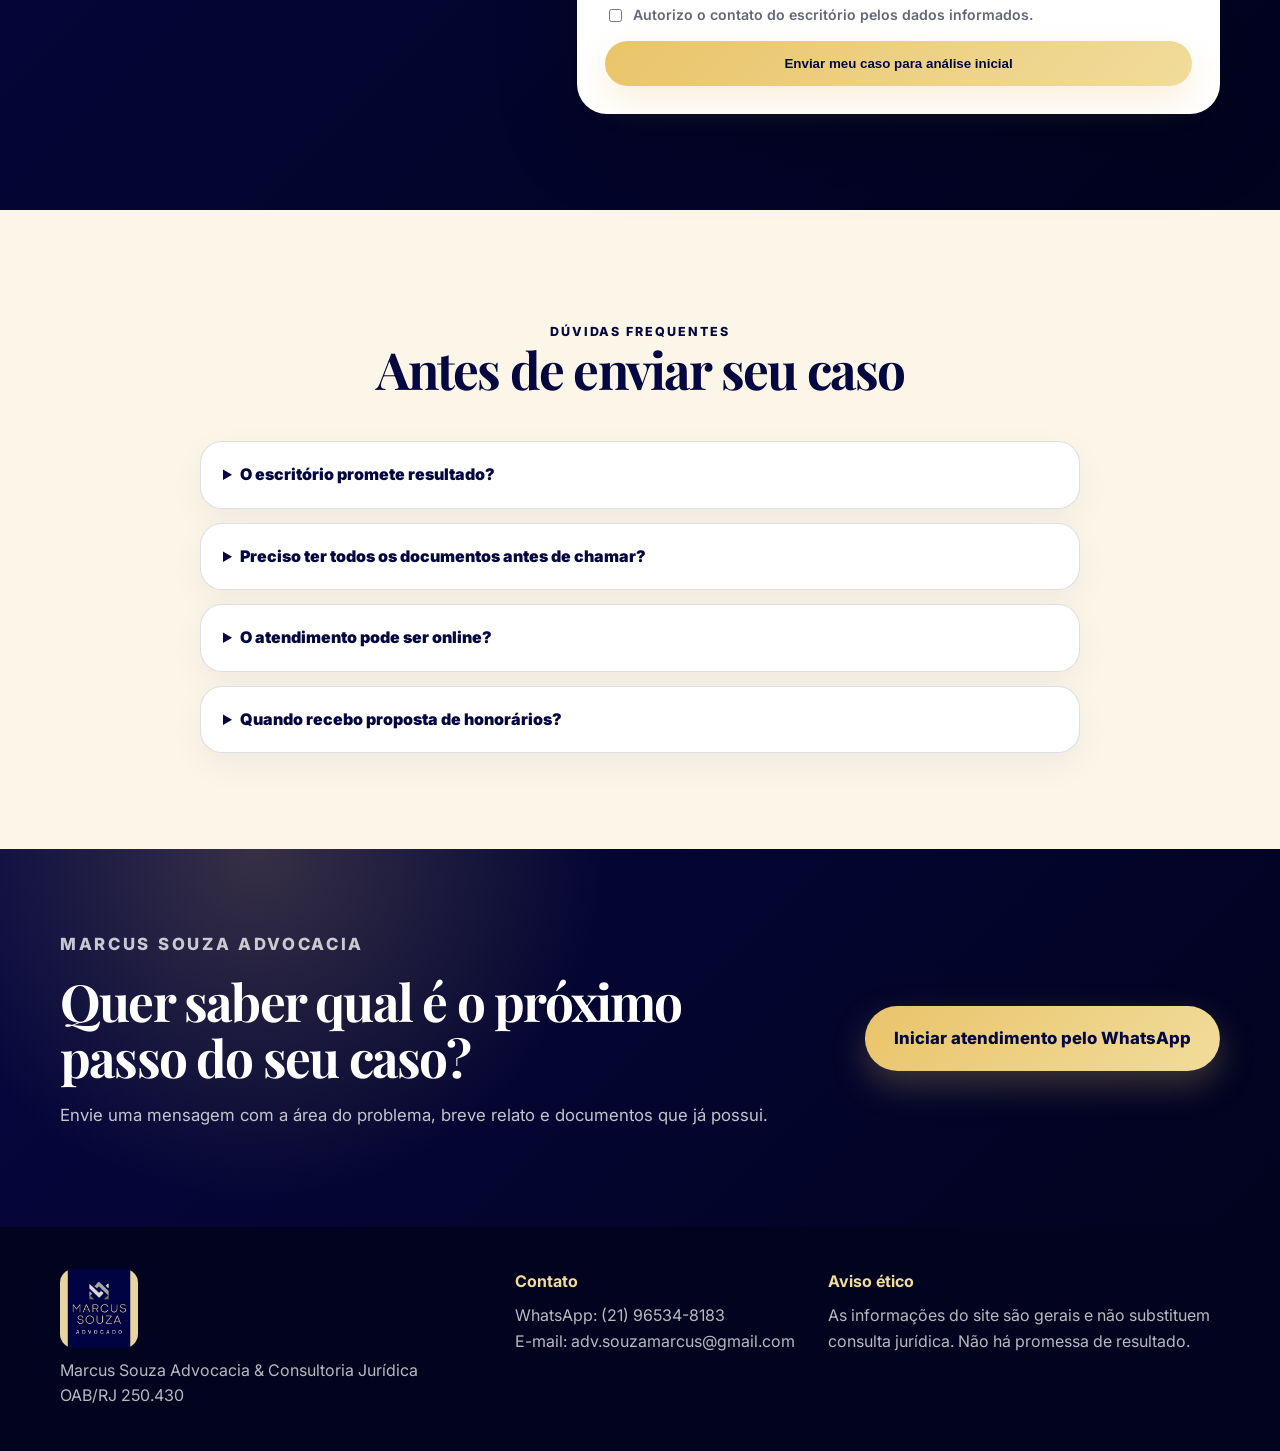
==== commit 89e09b73: "Add files via upload" ====
--- a/index.html
+++ b/index.html
@@ -4,224 +4,321 @@
   <meta charset="utf-8" />
   <meta name="viewport" content="width=device-width, initial-scale=1" />
   <title>Marcus Souza Advocacia | Previdenciário, Trabalhista e Consumidor</title>
-  <meta name="description" content="Análise jurídica objetiva em Direito Previdenciário, Trabalhista e Consumidor. Atendimento online com organização de documentos, provas e estratégia jurídica." />
-  <meta name="theme-color" content="#12352f" />
-  <meta property="og:title" content="Marcus Souza Advocacia & Consultoria Jurídica" />
+  <meta name="description" content="Atendimento jurídico com análise técnica de documentos, provas e prazos. Atuação em Direito Previdenciário, Trabalhista, Consumidor e Direito das Pessoas com Autismo." />
+  <meta name="theme-color" content="#050741" />
+  <meta property="og:title" content="Marcus Souza Advocacia" />
   <meta property="og:description" content="Seu caso precisa de prova, prazo e estratégia. Fale com o escritório pelo WhatsApp." />
+  <meta property="og:image" content="assets/quem-sou-eu.png" />
   <meta property="og:type" content="website" />
-  <link rel="preconnect" href="https://images.unsplash.com" />
+  <link rel="preconnect" href="https://fonts.googleapis.com">
+  <link rel="preconnect" href="https://fonts.gstatic.com" crossorigin>
+  <link href="https://fonts.googleapis.com/css2?family=Inter:wght@400;500;600;700;800&family=Playfair+Display:wght@700;800&display=swap" rel="stylesheet">
   <link rel="stylesheet" href="styles.css" />
 </head>
 <body>
-  <a class="skip-link" href="#conteudo">Pular para o conteúdo</a>
+  <a class="skip" href="#conteudo">Pular para o conteúdo</a>
 
   <header class="topbar" id="topo">
-    <a class="brand" href="#topo" aria-label="Início">
-      <span class="brand-mark">MS</span>
-      <span><strong>Marcus Souza Advocacia</strong><small>OAB/RJ 250.430</small></span>
-    </a>
-    <nav class="nav" aria-label="Menu principal">
-      <a href="#como-funciona">Como funciona</a>
-      <a href="#areas">Áreas</a>
-      <a href="#documentos">Documentos</a>
-      <a href="#faq">Dúvidas</a>
-      <a class="nav-cta" href="https://wa.me/5521965348183?text=Ol%C3%A1%2C%20Dr.%20Marcus.%20Preciso%20de%20uma%20an%C3%A1lise%20jur%C3%ADdica%20inicial.%20Meu%20caso%20%C3%A9%20sobre%3A" target="_blank" rel="noopener">WhatsApp</a>
-    </nav>
-    <button class="menu-btn" type="button" aria-expanded="false" aria-controls="mobileMenu">Menu</button>
+    <div class="container nav">
+      <a class="brand" href="#topo" aria-label="Marcus Souza Advocacia">
+        <img src="assets/logo.png" alt="Logomarca Marcus Souza Advogado" />
+        <span>
+          <strong>Marcus Souza</strong>
+          <small>Advocacia & Consultoria Jurídica</small>
+        </span>
+      </a>
+      <button class="menu-btn" aria-expanded="false" aria-controls="menu">Menu</button>
+      <nav id="menu" class="menu" aria-label="Menu principal">
+        <a href="#areas">Áreas</a>
+        <a href="#metodo">Método</a>
+        <a href="#documentos">Documentos</a>
+        <a href="#duvidas">Dúvidas</a>
+        <a class="nav-cta" href="https://wa.me/5521965348183?text=Ol%C3%A1%2C%20Dr.%20Marcus.%20Vim%20pelo%20site%20e%20preciso%20de%20uma%20an%C3%A1lise%20jur%C3%ADdica%20inicial." target="_blank" rel="noopener">WhatsApp</a>
+      </nav>
+    </div>
   </header>
 
-  <nav class="mobile-menu" id="mobileMenu" aria-label="Menu mobile">
-    <a href="#como-funciona">Como funciona</a>
-    <a href="#areas">Áreas</a>
-    <a href="#documentos">Documentos</a>
-    <a href="#faq">Dúvidas</a>
-    <a href="#contato">Contato</a>
-  </nav>
-
   <main id="conteudo">
-    <section class="hero section">
-      <div class="hero-content">
-        <p class="eyebrow">Atendimento jurídico online e com agendamento</p>
-        <h1>Seu benefício foi negado, sua rescisão veio errada ou você sofreu cobrança indevida?</h1>
-        <p class="hero-text">Análise jurídica objetiva em Previdenciário, Trabalhista e Consumidor, com organização de documentos, provas, prazos e estratégia para o próximo passo possível.</p>
-        <div class="hero-actions">
-          <a class="btn primary" href="https://wa.me/5521965348183?text=Ol%C3%A1%2C%20Dr.%20Marcus.%20Preciso%20de%20uma%20an%C3%A1lise%20jur%C3%ADdica%20inicial.%20Meu%20caso%20envolve%3A" target="_blank" rel="noopener">Falar com o advogado</a>
-          <a class="btn secondary" href="#documentos">Ver documentos necessários</a>
-        </div>
-        <div class="trust-grid" aria-label="Diferenciais">
-          <div><strong>3</strong><span>áreas de maior procura</span></div>
-          <div><strong>Online</strong><span>triagem e orientação</span></div>
-          <div><strong>OAB/RJ</strong><span>250.430</span></div>
-        </div>
-      </div>
-      <aside class="hero-card" aria-label="Resumo do atendimento">
-        <div class="case-card">
-          <span class="status">Análise inicial</span>
-          <h2>O que será verificado?</h2>
-          <ul>
-            <li>Fatos principais e urgência.</li>
-            <li>Documentos e provas disponíveis.</li>
-            <li>Prazos, riscos e caminhos possíveis.</li>
-            <li>Viabilidade de pedido, recurso, acordo ou ação judicial.</li>
+    <section class="hero section-dark">
+      <div class="container hero-grid">
+        <div class="hero-copy reveal">
+          <p class="eyebrow">OAB/RJ 250.430 • Atendimento online com agendamento</p>
+          <h1>Seu caso precisa de <span>prova, prazo e estratégia</span> — não de resposta genérica.</h1>
+          <p class="lead">Atuação jurídica em demandas previdenciárias, trabalhistas e de consumo, com análise documental, orientação objetiva e condução técnica do próximo passo.</p>
+          <div class="hero-actions">
+            <a class="btn primary" href="https://wa.me/5521965348183?text=Ol%C3%A1%2C%20Dr.%20Marcus.%20Vim%20pelo%20site.%20Quero%20falar%20sobre%20um%20caso%20jur%C3%ADdico%20e%20receber%20orienta%C3%A7%C3%A3o%20sobre%20os%20documentos%20necess%C3%A1rios." target="_blank" rel="noopener">Falar com o escritório</a>
+            <a class="btn ghost" href="#lead">Enviar meu caso</a>
+          </div>
+          <div class="trust-row" aria-label="Diferenciais do atendimento">
+            <span>Análise documental</span>
+            <span>Triagem jurídica</span>
+            <span>Sem promessa de resultado</span>
+          </div>
+        </div>
+        <div class="hero-card reveal delay-1">
+          <img src="assets/tribunal-justica.jpg" alt="Advogado Marcus Souza em frente ao Tribunal de Justiça" />
+          <div class="hero-badge">
+            <strong>Marcus Souza</strong>
+            <span>Advogado • Pós-graduado • Atuação estratégica</span>
+          </div>
+        </div>
+      </div>
+    </section>
+
+    <section class="pain-points">
+      <div class="container cards-three">
+        <a class="quick-card reveal" href="https://wa.me/5521965348183?text=Ol%C3%A1%2C%20Dr.%20Marcus.%20Preciso%20de%20an%C3%A1lise%20sobre%20INSS%2FBPC%2FLOAS.%20Meu%20caso%20%C3%A9%3A" target="_blank" rel="noopener">
+          <span class="icon">01</span>
+          <h2>INSS, BPC/LOAS e incapacidade</h2>
+          <p>Benefício negado, perícia desfavorável, autismo, doença grave, revisão ou pensão.</p>
+        </a>
+        <a class="quick-card reveal delay-1" href="https://wa.me/5521965348183?text=Ol%C3%A1%2C%20Dr.%20Marcus.%20Preciso%20analisar%20um%20problema%20trabalhista.%20Meu%20caso%20envolve%3A" target="_blank" rel="noopener">
+          <span class="icon">02</span>
+          <h2>Rescisão, FGTS e direitos trabalhistas</h2>
+          <p>Verbas rescisórias, horas extras, insalubridade, vínculo, acidente e assédio.</p>
+        </a>
+        <a class="quick-card reveal delay-2" href="https://wa.me/5521965348183?text=Ol%C3%A1%2C%20Dr.%20Marcus.%20Preciso%20de%20orienta%C3%A7%C3%A3o%20sobre%20problema%20de%20consumo.%20Meu%20caso%20envolve%3A" target="_blank" rel="noopener">
+          <span class="icon">03</span>
+          <h2>Cobrança indevida, fraude e negativação</h2>
+          <p>Banco, energia, internet, produto com defeito, financiamento e nome negativado.</p>
+        </a>
+      </div>
+    </section>
+
+    <section class="section about">
+      <div class="container split">
+        <div class="image-stack reveal">
+          <img class="main-photo" src="assets/escritorio-atendimento.jpg" alt="Marcus Souza em atendimento jurídico no escritório" />
+          <img class="floating-photo" src="assets/logo.png" alt="Logomarca Marcus Souza" />
+        </div>
+        <div class="section-copy reveal delay-1">
+          <p class="eyebrow navy">Atendimento técnico e humano</p>
+          <h2>Estratégia jurídica começa antes do processo.</h2>
+          <p>Antes de qualquer medida, o escritório verifica documentos, fatos, provas, prazos e riscos. O objetivo é evitar tese frágil e construir uma atuação coerente com o caso concreto.</p>
+          <ul class="check-list">
+            <li>Triagem inicial pelo WhatsApp.</li>
+            <li>Organização dos documentos essenciais.</li>
+            <li>Indicação do caminho possível: administrativo, acordo, defesa ou ação judicial.</li>
+            <li>Proposta de atuação somente após avaliação mínima de viabilidade.</li>
           </ul>
-          <p class="notice">Não há promessa de resultado. Cada caso depende dos fatos, documentos e provas.</p>
-        </div>
-      </aside>
-    </section>
-
-    <section class="section strip" id="como-funciona">
-      <div class="section-heading">
-        <p class="eyebrow">Método de atendimento</p>
-        <h2>Como funciona a análise do seu caso</h2>
-        <p>O objetivo é evitar resposta genérica. Primeiro se entende o problema, depois se organiza a documentação e a estratégia.</p>
-      </div>
-      <div class="steps">
-        <article><span>1</span><h3>Envio do relato</h3><p>Você informa a área do problema e resume o que aconteceu pelo WhatsApp ou formulário.</p></article>
-        <article><span>2</span><h3>Documentos</h3><p>São solicitados os documentos mínimos para avaliar direito, prova, prazo e urgência.</p></article>
-        <article><span>3</span><h3>Estratégia</h3><p>O escritório indica o caminho possível: pedido administrativo, defesa, acordo, recurso ou ação.</p></article>
-        <article><span>4</span><h3>Proposta</h3><p>Havendo viabilidade, são explicados serviços, honorários, riscos e próximos passos.</p></article>
-      </div>
-    </section>
-
-    <section class="section" id="areas">
-      <div class="section-heading">
-        <p class="eyebrow">Áreas mais procuradas</p>
-        <h2>Escolha o assunto do seu caso</h2>
-        <p>Cada botão abre o WhatsApp com uma mensagem pronta para facilitar a triagem.</p>
-      </div>
-      <div class="cards three">
-        <article class="area-card">
-          <img src="https://images.unsplash.com/photo-1554224155-6726b3ff858f?auto=format&fit=crop&w=900&q=70" alt="Documentos organizados sobre mesa" />
-          <div>
+        </div>
+      </div>
+    </section>
+
+    <section class="section section-soft" id="areas">
+      <div class="container">
+        <div class="section-head reveal">
+          <p class="eyebrow navy">Áreas mais procuradas</p>
+          <h2>Demandas jurídicas com maior volume de atendimento</h2>
+          <p>Conteúdo organizado para o visitante identificar rapidamente se o problema dele se encaixa na atuação do escritório.</p>
+        </div>
+        <div class="service-grid">
+          <article class="service-card reveal">
             <h3>Direito Previdenciário</h3>
-            <p>INSS, benefício negado, incapacidade, BPC/LOAS, pensão por morte, revisão e organização do CNIS.</p>
-            <ul><li>CNIS, CTPS e carnês.</li><li>Laudos, exames e receitas.</li><li>Carta de indeferimento.</li></ul>
-            <a class="btn small" href="https://wa.me/5521965348183?text=Ol%C3%A1%2C%20Dr.%20Marcus.%20Preciso%20analisar%20um%20caso%20de%20INSS.%20Meu%20caso%20envolve%3A%20benef%C3%ADcio%20negado%20%2F%20BPC%20LOAS%20%2F%20incapacidade%20%2F%20pensão%20%2F%20revis%C3%A3o." target="_blank" rel="noopener">Falar sobre INSS</a>
-          </div>
-        </article>
-        <article class="area-card">
-          <img src="https://images.unsplash.com/photo-1450101499163-c8848c66ca85?auto=format&fit=crop&w=900&q=70" alt="Pessoa assinando documentos trabalhistas" />
-          <div>
-            <h3>Direito do Trabalho</h3>
-            <p>Rescisão, FGTS, horas extras, vínculo, falta de registro, acidente, adicionais e verbas não pagas.</p>
-            <ul><li>CTPS, contracheques e TRCT.</li><li>Extrato do FGTS.</li><li>Escalas e mensagens.</li></ul>
-            <a class="btn small" href="https://wa.me/5521965348183?text=Ol%C3%A1%2C%20Dr.%20Marcus.%20Preciso%20analisar%20um%20caso%20trabalhista.%20Meu%20caso%20envolve%3A%20rescis%C3%A3o%20%2F%20FGTS%20%2F%20horas%20extras%20%2F%20falta%20de%20registro%20%2F%20adicional%20%2F%20acidente." target="_blank" rel="noopener">Falar sobre Trabalho</a>
-          </div>
-        </article>
-        <article class="area-card">
-          <img src="https://images.unsplash.com/photo-1556742031-c6961e8560b0?auto=format&fit=crop&w=900&q=70" alt="Pessoa usando celular para atendimento" />
-          <div>
+            <p>Benefícios por incapacidade, BPC/LOAS, aposentadorias, pensão por morte, revisão de benefício, CNIS, PPP e exigências do INSS.</p>
+            <a href="https://wa.me/5521965348183?text=Ol%C3%A1%2C%20Dr.%20Marcus.%20Preciso%20de%20an%C3%A1lise%20previdenci%C3%A1ria.%20Tenho%20d%C3%BAvidas%20sobre%3A" target="_blank" rel="noopener">Analisar caso previdenciário</a>
+          </article>
+          <article class="service-card reveal delay-1">
+            <h3>Direito do Autista</h3>
+            <p>BPC/LOAS para pessoa com TEA, negativa de tratamento, mediação escolar, plano de saúde, laudos e organização de provas sociais e médicas.</p>
+            <a href="https://wa.me/5521965348183?text=Ol%C3%A1%2C%20Dr.%20Marcus.%20Preciso%20de%20orienta%C3%A7%C3%A3o%20sobre%20direitos%20da%20pessoa%20com%20autismo." target="_blank" rel="noopener">Falar sobre autismo e direitos</a>
+          </article>
+          <article class="service-card reveal delay-2">
+            <h3>Direito Trabalhista</h3>
+            <p>Rescisão, FGTS, horas extras, adicional de insalubridade, falta de registro, estabilidade, acidente de trabalho e verbas pendentes.</p>
+            <a href="https://wa.me/5521965348183?text=Ol%C3%A1%2C%20Dr.%20Marcus.%20Quero%20analisar%20um%20caso%20trabalhista.%20O%20problema%20%C3%A9%3A" target="_blank" rel="noopener">Analisar caso trabalhista</a>
+          </article>
+          <article class="service-card reveal">
             <h3>Direito do Consumidor</h3>
-            <p>Cobrança indevida, negativação, fraude bancária, energia, internet, garantia e falha de serviço.</p>
-            <ul><li>Protocolos, prints e e-mails.</li><li>Faturas e contratos.</li><li>BO e reclamações.</li></ul>
-            <a class="btn small" href="https://wa.me/5521965348183?text=Ol%C3%A1%2C%20Dr.%20Marcus.%20Preciso%20analisar%20um%20caso%20de%20consumidor.%20Meu%20caso%20envolve%3A%20cobran%C3%A7a%20indevida%20%2F%20negativa%C3%A7%C3%A3o%20%2F%20fraude%20banc%C3%A1ria%20%2F%20energia%20%2F%20internet%20%2F%20produto%20com%20defeito." target="_blank" rel="noopener">Falar sobre Consumidor</a>
-          </div>
-        </article>
-      </div>
-    </section>
-
-    <section class="section strip" id="casos">
-      <div class="section-heading">
-        <p class="eyebrow">Situações recorrentes</p>
-        <h2>O visitante precisa se reconhecer no problema</h2>
-        <p>Exemplos ilustrativos, sem identificação de clientes e sem promessa de resultado.</p>
-      </div>
-      <div class="cards three compact">
-        <article><span class="tag">INSS</span><h3>Benefício negado</h3><p>A análise começa pela carta de indeferimento, CNIS, qualidade de segurado, carência e atualização dos relatórios médicos.</p></article>
-        <article><span class="tag">Trabalho</span><h3>Rescisão incompleta</h3><p>Conferência de TRCT, FGTS, férias, 13º, multa de 40%, horas extras e provas da rotina de trabalho.</p></article>
-        <article><span class="tag">Consumidor</span><h3>Cobrança ou fraude</h3><p>Organização de faturas, protocolos, prints, boletim de ocorrência, reclamações e prova do prejuízo.</p></article>
-      </div>
-    </section>
-
-    <section class="section" id="documentos">
-      <div class="split">
-        <div>
-          <p class="eyebrow">Checklist para acelerar a análise</p>
-          <h2>Documentos básicos para enviar no primeiro contato</h2>
-          <p>Você não precisa ter tudo para iniciar o contato. A lista serve para orientar o que normalmente ajuda a avaliar o caso com mais precisão.</p>
-        </div>
-        <div class="doc-list">
-          <details open><summary>Previdenciário / INSS</summary><p>RG, CPF, comprovante de residência, CNIS, CTPS, carnês, carta de indeferimento, laudos, exames, receitas e comprovantes de tratamento.</p></details>
-          <details><summary>Trabalhista</summary><p>CTPS, contrato, contracheques, TRCT, chave do FGTS, extrato analítico, escalas, mensagens, advertências, exames admissionais/demissionais e comprovantes.</p></details>
-          <details><summary>Consumidor</summary><p>Contrato, faturas, comprovantes de pagamento, protocolos, prints, e-mails, reclamações, consulta de negativação, boletim de ocorrência e fotos quando houver.</p></details>
-        </div>
-      </div>
-    </section>
-
-    <section class="section visual-law">
-      <div class="section-heading">
-        <p class="eyebrow">Visual Law</p>
-        <h2>O caso explicado por prioridades</h2>
-        <p>Uma análise eficiente separa problema, prova, prazo, risco e rota estratégica.</p>
-      </div>
-      <div class="flow">
-        <div><strong>Problema</strong><span>O que aconteceu?</span></div>
-        <div><strong>Prova</strong><span>O que comprova?</span></div>
-        <div><strong>Prazo</strong><span>Há urgência?</span></div>
-        <div><strong>Rota</strong><span>Pedido, recurso, acordo ou ação.</span></div>
+            <p>Fraudes bancárias, cobranças indevidas, negativação, energia elétrica, internet, produtos defeituosos, financiamento e contratos.</p>
+            <a href="https://wa.me/5521965348183?text=Ol%C3%A1%2C%20Dr.%20Marcus.%20Preciso%20de%20an%C3%A1lise%20sobre%20problema%20de%20consumo.%20O%20caso%20%C3%A9%3A" target="_blank" rel="noopener">Analisar problema de consumo</a>
+          </article>
+        </div>
+      </div>
+    </section>
+
+    <section class="section story-block">
+      <div class="container story-grid">
+        <div class="section-copy reveal">
+          <p class="eyebrow gold">Posicionamento</p>
+          <h2>Defesa de direitos com técnica, transparência e responsabilidade.</h2>
+          <p>O cliente precisa entender o que está sendo feito, quais documentos importam, quais riscos existem e qual etapa vem depois. A comunicação é simples, mas a análise é técnica.</p>
+          <div class="metrics">
+            <div><strong>01</strong><span>Relato inicial</span></div>
+            <div><strong>02</strong><span>Documentos</span></div>
+            <div><strong>03</strong><span>Estratégia</span></div>
+          </div>
+        </div>
+        <div class="portrait-card reveal delay-1">
+          <img src="assets/quem-sou-eu.png" alt="Arte Quem Sou Eu Marcus Souza Advogado" />
+        </div>
+      </div>
+    </section>
+
+    <section class="section" id="metodo">
+      <div class="container">
+        <div class="section-head reveal">
+          <p class="eyebrow navy">Método de atendimento</p>
+          <h2>Como funciona a análise do seu caso</h2>
+        </div>
+        <div class="steps">
+          <div class="step reveal"><span>1</span><h3>Contato inicial</h3><p>Você envia pelo WhatsApp um resumo objetivo do problema, com nome, cidade e área jurídica.</p></div>
+          <div class="step reveal delay-1"><span>2</span><h3>Documentos</h3><p>O escritório informa quais documentos são necessários para entender o caso com segurança.</p></div>
+          <div class="step reveal delay-2"><span>3</span><h3>Análise jurídica</h3><p>São avaliados fatos, provas, prazos, riscos e possíveis caminhos administrativos ou judiciais.</p></div>
+          <div class="step reveal delay-3"><span>4</span><h3>Próximo passo</h3><p>Havendo viabilidade, é apresentada proposta de atuação com transparência sobre honorários e etapas.</p></div>
+        </div>
+      </div>
+    </section>
+
+    <section class="section section-image-band">
+      <div class="container photo-grid">
+        <img class="reveal" src="assets/hero-forum.jpg" alt="Marcus Souza em frente ao fórum" />
+        <img class="reveal delay-1" src="assets/escritorio-whatsapp.jpg" alt="Marcus Souza analisando atendimento pelo celular" />
+        <img class="reveal delay-2" src="assets/stj.jpg" alt="Marcus Souza em ambiente jurídico institucional" />
+      </div>
+    </section>
+
+    <section class="section section-soft" id="documentos">
+      <div class="container">
+        <div class="section-head reveal">
+          <p class="eyebrow navy">Checklist para agilizar</p>
+          <h2>Documentos que ajudam na triagem</h2>
+          <p>Não é necessário ter tudo no primeiro contato. A lista serve para orientar o envio inicial.</p>
+        </div>
+        <div class="doc-grid">
+          <article class="doc-card reveal">
+            <h3>INSS / BPC / LOAS</h3>
+            <ul>
+              <li>RG, CPF e comprovante de residência.</li>
+              <li>Meu INSS, CNIS e carta de indeferimento.</li>
+              <li>Laudos, receitas, exames e relatórios médicos.</li>
+              <li>Comprovantes de renda e composição familiar, se for BPC.</li>
+            </ul>
+          </article>
+          <article class="doc-card reveal delay-1">
+            <h3>Trabalhista</h3>
+            <ul>
+              <li>CTPS, contrato, holerites e TRCT.</li>
+              <li>Extrato do FGTS, escalas e controles de ponto.</li>
+              <li>Mensagens, advertências, fotos e testemunhas.</li>
+              <li>Documentos médicos, se houver acidente ou doença ocupacional.</li>
+            </ul>
+          </article>
+          <article class="doc-card reveal delay-2">
+            <h3>Consumidor</h3>
+            <ul>
+              <li>Contrato, faturas, boletos e comprovantes.</li>
+              <li>Prints, protocolos e conversas com a empresa.</li>
+              <li>Consulta de negativação, se houver.</li>
+              <li>Boletim de ocorrência, quando envolver fraude.</li>
+            </ul>
+          </article>
+        </div>
       </div>
     </section>
 
     <section class="section lead-section" id="lead">
-      <div class="lead-copy">
-        <p class="eyebrow">Envie seu caso</p>
-        <h2>Receba orientação sobre quais documentos separar</h2>
-        <p>Preencha os dados para o escritório entender a área do problema e entrar em contato. Seus dados também podem ser enviados pelo WhatsApp ao final.</p>
-        <p class="notice">Formulário compatível com Netlify Forms. Ative Forms no painel do projeto para receber submissões.</p>
-      </div>
-      <form class="lead-form" name="lead-juridico" method="POST" data-netlify="true" netlify-honeypot="bot-field" action="/obrigado.html">
-        <input type="hidden" name="form-name" value="lead-juridico" />
-        <p class="hidden"><label>Não preencha: <input name="bot-field" /></label></p>
-        <label>Nome completo<input required name="nome" autocomplete="name" placeholder="Seu nome" /></label>
-        <label>WhatsApp<input required name="whatsapp" inputmode="tel" placeholder="(21) 99999-9999" /></label>
-        <label>Cidade/Estado<input required name="cidade" placeholder="Ex.: Rio de Janeiro/RJ" /></label>
-        <label>Área do problema<select required name="area"><option value="">Selecione</option><option>Previdenciário / INSS / BPC LOAS</option><option>Trabalhista / Rescisão / FGTS</option><option>Consumidor / Cobrança / Negativação</option><option>Outro assunto jurídico</option></select></label>
-        <label>O que aconteceu?<textarea required name="relato" rows="4" placeholder="Resumo objetivo do caso"></textarea></label>
-        <label>Você possui documentos?<select required name="documentos"><option value="">Selecione</option><option>Sim</option><option>Parcialmente</option><option>Ainda não sei</option></select></label>
-        <label class="check"><input required type="checkbox" name="autorizacao" /> Autorizo contato pelo escritório para tratar deste pedido.</label>
-        <div class="form-actions">
-          <button class="btn primary" type="submit">Enviar caso para análise inicial</button>
-          <button class="btn secondary" type="button" id="sendWhatsApp">Enviar dados pelo WhatsApp</button>
-        </div>
-      </form>
-    </section>
-
-    <section class="section strip" id="faq">
-      <div class="section-heading">
-        <p class="eyebrow">Dúvidas frequentes</p>
-        <h2>Antes de chamar o escritório</h2>
-      </div>
-      <div class="faq">
-        <details open><summary>Preciso ter todos os documentos?</summary><p>Não. O primeiro contato serve para identificar o problema e informar quais documentos faltam para uma análise mais segura.</p></details>
-        <details><summary>O atendimento pode ser online?</summary><p>Sim. O atendimento pode ocorrer por WhatsApp, ligação ou videoconferência, conforme agendamento e organização do escritório.</p></details>
-        <details><summary>Entrar em contato significa que meu caso será aceito?</summary><p>Não. O caso precisa passar por análise de documentos, provas, prazos e viabilidade jurídica.</p></details>
-        <details><summary>O escritório promete resultado?</summary><p>Não. A advocacia trabalha com técnica, estratégia e defesa de interesses, sem promessa de resultado.</p></details>
-      </div>
-    </section>
-
-    <section class="section final-cta" id="contato">
-      <h2>Precisa saber qual é o próximo passo do seu caso?</h2>
-      <p>Envie uma mensagem com a área do problema e os documentos que já possui.</p>
-      <a class="btn primary" href="https://wa.me/5521965348183?text=Ol%C3%A1%2C%20Dr.%20Marcus.%20Souza.%20Quero%20iniciar%20uma%20an%C3%A1lise%20jur%C3%ADdica.%20Meu%20caso%20%C3%A9%20sobre%3A" target="_blank" rel="noopener">Iniciar atendimento pelo WhatsApp</a>
+      <div class="container lead-grid">
+        <div class="section-copy reveal">
+          <p class="eyebrow gold">Captação organizada</p>
+          <h2>Envie as informações iniciais do seu caso</h2>
+          <p>Preencha o formulário para o escritório organizar seu contato. Para situações urgentes, use o botão de WhatsApp.</p>
+          <div class="notice">O envio do formulário não significa aceitação automática do caso. A atuação depende de análise técnica dos documentos, fatos, provas e prazos.</div>
+        </div>
+        <form class="lead-form reveal delay-1" name="lead-juridico" method="POST" data-netlify="true" netlify-honeypot="bot-field" action="/obrigado.html">
+          <input type="hidden" name="form-name" value="lead-juridico" />
+          <p class="hidden"><label>Não preencher: <input name="bot-field" /></label></p>
+          <div class="form-row">
+            <label>Nome completo<input type="text" name="nome" required autocomplete="name" /></label>
+            <label>WhatsApp<input type="tel" name="whatsapp" required placeholder="(21) 99999-9999" autocomplete="tel" /></label>
+          </div>
+          <div class="form-row">
+            <label>Cidade/Estado<input type="text" name="cidade" placeholder="Ex.: Rio de Janeiro/RJ" /></label>
+            <label>Área do problema
+              <select name="area" required>
+                <option value="">Selecione</option>
+                <option>INSS / Previdenciário</option>
+                <option>BPC/LOAS / Autismo</option>
+                <option>Trabalhista</option>
+                <option>Consumidor</option>
+                <option>Família / Civil</option>
+                <option>Outro</option>
+              </select>
+            </label>
+          </div>
+          <label>Resumo do caso<textarea name="resumo" rows="5" required placeholder="Conte objetivamente o que aconteceu, quando ocorreu e quais documentos possui."></textarea></label>
+          <label>Você possui documentos?
+            <select name="documentos" required>
+              <option value="">Selecione</option>
+              <option>Sim, tenho documentos principais</option>
+              <option>Tenho alguns documentos</option>
+              <option>Ainda não sei quais documentos preciso enviar</option>
+            </select>
+          </label>
+          <label class="consent"><input type="checkbox" name="autorizacao_contato" required /> Autorizo o contato do escritório pelos dados informados.</label>
+          <button class="btn primary full" type="submit">Enviar meu caso para análise inicial</button>
+        </form>
+      </div>
+    </section>
+
+    <section class="section" id="duvidas">
+      <div class="container faq-wrap">
+        <div class="section-head reveal">
+          <p class="eyebrow navy">Dúvidas frequentes</p>
+          <h2>Antes de enviar seu caso</h2>
+        </div>
+        <div class="faq-list reveal delay-1">
+          <details>
+            <summary>O escritório promete resultado?</summary>
+            <p>Não. A atuação jurídica envolve análise técnica, estratégia e defesa dos interesses do cliente, mas o resultado depende de provas, documentos, prazos, entendimento do órgão ou decisão judicial.</p>
+          </details>
+          <details>
+            <summary>Preciso ter todos os documentos antes de chamar?</summary>
+            <p>Não. O primeiro contato serve para entender o problema e indicar quais documentos são necessários para análise adequada.</p>
+          </details>
+          <details>
+            <summary>O atendimento pode ser online?</summary>
+            <p>Sim. O atendimento pode ocorrer por WhatsApp, ligação ou videoconferência, conforme agendamento e organização do escritório.</p>
+          </details>
+          <details>
+            <summary>Quando recebo proposta de honorários?</summary>
+            <p>A proposta é apresentada após a identificação mínima do caso, área jurídica, documentos e complexidade da demanda.</p>
+          </details>
+        </div>
+      </div>
+    </section>
+
+    <section class="final-cta section-dark">
+      <div class="container final-grid">
+        <div class="reveal">
+          <p class="eyebrow">Marcus Souza Advocacia</p>
+          <h2>Quer saber qual é o próximo passo do seu caso?</h2>
+          <p>Envie uma mensagem com a área do problema, breve relato e documentos que já possui.</p>
+        </div>
+        <a class="btn primary big reveal delay-1" href="https://wa.me/5521965348183?text=Ol%C3%A1%2C%20Dr.%20Marcus.%20Vim%20pelo%20site%20e%20quero%20saber%20qual%20%C3%A9%20o%20pr%C3%B3ximo%20passo%20do%20meu%20caso." target="_blank" rel="noopener">Iniciar atendimento pelo WhatsApp</a>
+      </div>
     </section>
   </main>
 
   <footer class="footer">
-    <div>
-      <strong>Marcus Souza Advocacia & Consultoria Jurídica</strong>
-      <p>Marcus Souza · Advogado · OAB/RJ 250.430</p>
-    </div>
-    <div>
-      <p><strong>Contato</strong></p>
-      <p><a href="https://wa.me/5521965348183" target="_blank" rel="noopener">(21) 96534-8183</a><br />adv.souzamarcus@gmail.com</p>
-    </div>
-    <div>
-      <p><strong>Aviso ético</strong></p>
-      <p>Conteúdo informativo. Sem promessa de resultado. A análise depende dos fatos, documentos e prazos.</p>
+    <div class="container footer-grid">
+      <div>
+        <img src="assets/logo.png" alt="Marcus Souza Advogado" />
+        <p>Marcus Souza Advocacia & Consultoria Jurídica<br>OAB/RJ 250.430</p>
+      </div>
+      <div>
+        <strong>Contato</strong>
+        <p>WhatsApp: (21) 96534-8183<br>E-mail: adv.souzamarcus@gmail.com</p>
+      </div>
+      <div>
+        <strong>Aviso ético</strong>
+        <p>As informações do site são gerais e não substituem consulta jurídica. Não há promessa de resultado.</p>
+      </div>
     </div>
   </footer>
 
-  <a class="floating-whatsapp" href="https://wa.me/5521965348183?text=Ol%C3%A1%2C%20Dr.%20Marcus.%20Preciso%20de%20uma%20an%C3%A1lise%20jur%C3%ADdica%20inicial." target="_blank" rel="noopener" aria-label="Chamar no WhatsApp">WhatsApp</a>
+  <a class="float-whatsapp" href="https://wa.me/5521965348183?text=Ol%C3%A1%2C%20Dr.%20Marcus.%20Vim%20pelo%20site%20e%20preciso%20de%20orienta%C3%A7%C3%A3o%20jur%C3%ADdica." target="_blank" rel="noopener" aria-label="Falar pelo WhatsApp">WhatsApp</a>
+
   <script src="script.js"></script>
 </body>
 </html>
--- a/styles.css
+++ b/styles.css
@@ -1,7 +1,41 @@
 :root{
-  --green:#12352f; --green-2:#1e554a; --gold:#c49a4a; --cream:#f7f2e8; --paper:#fffdf8;
-  --ink:#13201d; --muted:#5f6d68; --line:#e7ddcc; --shadow:0 24px 60px rgba(16,38,32,.12);
-  --radius:24px; --max:1180px;
+  --navy:#050741;
+  --navy-2:#080b55;
+  --gold:#e9c46a;
+  --gold-2:#f1dc9b;
+  --ivory:#fbf6e8;
+  --cream:#efe0b0;
+  --ink:#171725;
+  --muted:#656779;
+  --line:rgba(5,7,65,.13);
+  --white:#fff;
+  --shadow:0 24px 70px rgba(5,7,65,.18);
+  --radius:26px;
 }
-*{box-sizing:border-box}html{scroll-behavior:smooth}body{margin:0;font-family:Inter,system-ui,-apple-system,Segoe UI,Roboto,Arial,sans-serif;color:var(--ink);background:var(--paper);line-height:1.55}a{color:inherit}img{max-width:100%;display:block}.skip-link{position:absolute;left:-999px;top:0;background:#fff;padding:10px}.skip-link:focus{left:10px;z-index:99}.topbar{position:sticky;top:0;z-index:50;display:flex;align-items:center;justify-content:space-between;gap:22px;padding:14px clamp(18px,4vw,54px);background:rgba(255,253,248,.92);backdrop-filter:blur(16px);border-bottom:1px solid var(--line)}.brand{display:flex;align-items:center;gap:12px;text-decoration:none}.brand-mark{width:44px;height:44px;border-radius:15px;background:var(--green);color:#fff;display:grid;place-items:center;font-weight:900}.brand small{display:block;color:var(--muted);font-size:.78rem}.nav{display:flex;align-items:center;gap:18px}.nav a{text-decoration:none;color:var(--muted);font-weight:700;font-size:.94rem}.nav a:hover{color:var(--green)}.nav-cta{background:var(--green);color:#fff!important;padding:10px 15px;border-radius:999px}.menu-btn{display:none}.mobile-menu{display:none}.section{max-width:var(--max);margin:auto;padding:78px clamp(18px,4vw,34px)}.hero{display:grid;grid-template-columns:1.15fr .85fr;gap:42px;align-items:center;min-height:calc(100vh - 78px);position:relative}.hero:before{content:"";position:absolute;inset:30px 20px auto auto;width:380px;height:380px;border-radius:50%;background:linear-gradient(135deg,rgba(196,154,74,.18),rgba(18,53,47,.12));filter:blur(2px);z-index:-1}.eyebrow{text-transform:uppercase;letter-spacing:.14em;font-weight:900;color:var(--gold);font-size:.78rem;margin:0 0 12px}h1,h2,h3{line-height:1.08;margin:0;color:var(--green)}h1{font-size:clamp(2.3rem,5vw,4.95rem);letter-spacing:-.06em}h2{font-size:clamp(1.75rem,3.3vw,3.1rem);letter-spacing:-.04em}h3{font-size:1.25rem}.hero-text,.section-heading p,.lead-copy p{font-size:1.1rem;color:var(--muted);max-width:740px}.hero-actions,.form-actions{display:flex;flex-wrap:wrap;gap:12px;margin:26px 0}.btn{display:inline-flex;align-items:center;justify-content:center;border:0;text-decoration:none;border-radius:999px;padding:13px 19px;font-weight:900;cursor:pointer;transition:.2s ease;box-shadow:none}.btn.primary{background:var(--green);color:#fff}.btn.primary:hover{background:var(--green-2);transform:translateY(-1px)}.btn.secondary{background:#fff;border:1px solid var(--line);color:var(--green)}.btn.small{font-size:.92rem;padding:10px 14px;background:var(--green);color:#fff;margin-top:8px}.trust-grid{display:grid;grid-template-columns:repeat(3,1fr);gap:12px;margin-top:28px}.trust-grid div,.case-card,.steps article,.area-card,.compact article,.doc-list,.lead-form,.faq details{background:#fff;border:1px solid var(--line);border-radius:var(--radius);box-shadow:var(--shadow)}.trust-grid div{padding:18px}.trust-grid strong{display:block;color:var(--green);font-size:1.35rem}.trust-grid span{color:var(--muted);font-size:.9rem}.case-card{padding:30px}.case-card ul{padding-left:20px;color:var(--muted)}.status,.tag{display:inline-flex;background:rgba(196,154,74,.15);color:#7b5b17;border:1px solid rgba(196,154,74,.35);padding:6px 10px;border-radius:999px;font-size:.78rem;font-weight:900;text-transform:uppercase;letter-spacing:.08em}.notice{font-size:.92rem;color:var(--muted);background:var(--cream);border:1px solid var(--line);padding:12px;border-radius:16px}.strip{max-width:none;background:linear-gradient(180deg,var(--cream),#fff8ed)}.strip>.section-heading,.strip>.steps,.strip>.cards,.strip>.faq{max-width:var(--max);margin-left:auto;margin-right:auto}.section-heading{text-align:center;margin-bottom:34px}.section-heading p{margin-left:auto;margin-right:auto}.steps{display:grid;grid-template-columns:repeat(4,1fr);gap:16px}.steps article{padding:22px}.steps span{width:38px;height:38px;display:grid;place-items:center;border-radius:12px;background:var(--green);color:#fff;font-weight:900;margin-bottom:18px}.cards.three{display:grid;grid-template-columns:repeat(3,1fr);gap:18px}.area-card{overflow:hidden;display:flex;flex-direction:column}.area-card img{height:205px;width:100%;object-fit:cover}.area-card div{padding:22px}.area-card p,.area-card li,.compact p,.doc-list p,.faq p{color:var(--muted)}.compact article{padding:24px}.split,.lead-section{display:grid;grid-template-columns:.9fr 1.1fr;gap:36px;align-items:start}.doc-list{padding:14px}.doc-list details,.faq details{padding:18px;margin:10px 0}.doc-list summary,.faq summary{font-weight:900;color:var(--green);cursor:pointer}.visual-law{background:var(--green);max-width:none;color:#fff;text-align:center}.visual-law h2,.visual-law .eyebrow{color:#fff}.visual-law p{color:rgba(255,255,255,.75)}.flow{max-width:var(--max);margin:30px auto 0;display:grid;grid-template-columns:repeat(4,1fr);gap:12px;padding:0 clamp(18px,4vw,34px)}.flow div{background:rgba(255,255,255,.1);border:1px solid rgba(255,255,255,.18);border-radius:22px;padding:22px}.flow span{display:block;color:rgba(255,255,255,.76);margin-top:6px}.lead-section{max-width:var(--max)}.lead-form{padding:22px}.lead-form label{display:block;font-weight:800;margin:12px 0}.lead-form input,.lead-form select,.lead-form textarea{width:100%;margin-top:7px;border:1px solid var(--line);border-radius:14px;padding:13px 14px;font:inherit;background:#fff;color:var(--ink)}.lead-form textarea{resize:vertical}.check{display:flex!important;align-items:flex-start;gap:10px;font-weight:700!important;color:var(--muted)}.check input{width:auto;margin-top:6px}.hidden{display:none}.faq{max-width:850px}.final-cta{text-align:center}.final-cta p{color:var(--muted)}.footer{display:grid;grid-template-columns:1.2fr .8fr 1fr;gap:24px;padding:34px clamp(18px,4vw,54px);background:#0f2b26;color:#fff}.footer p{color:rgba(255,255,255,.75);margin:6px 0}.floating-whatsapp{position:fixed;right:18px;bottom:18px;z-index:60;background:#1e554a;color:#fff;text-decoration:none;border-radius:999px;padding:14px 18px;font-weight:900;box-shadow:0 16px 38px rgba(16,38,32,.25)}
-@media(max-width:900px){.nav{display:none}.menu-btn{display:inline-flex;border:1px solid var(--line);background:#fff;border-radius:999px;padding:10px 14px;font-weight:900}.mobile-menu{padding:8px 18px 18px;background:#fff;border-bottom:1px solid var(--line)}.mobile-menu.open{display:grid;gap:10px}.mobile-menu a{text-decoration:none;padding:10px;border-radius:12px;background:var(--cream)}.hero,.split,.lead-section{grid-template-columns:1fr}.hero{min-height:auto;padding-top:46px}.steps,.cards.three,.flow,.footer{grid-template-columns:1fr}.trust-grid{grid-template-columns:1fr}.section{padding:52px 18px}.flow{padding:0 18px}.brand small{display:none}}
+*{box-sizing:border-box}
+html{scroll-behavior:smooth}
+body{margin:0;font-family:Inter,system-ui,-apple-system,Segoe UI,sans-serif;background:var(--ivory);color:var(--ink);line-height:1.6}
+img{max-width:100%;display:block}
+a{color:inherit;text-decoration:none}
+.container{width:min(1160px,calc(100% - 36px));margin-inline:auto}
+.skip{position:absolute;left:-999px;top:10px;background:var(--gold);color:var(--navy);padding:10px 14px;z-index:999}.skip:focus{left:10px}
+.topbar{position:sticky;top:0;z-index:50;background:rgba(5,7,65,.94);backdrop-filter:blur(14px);border-bottom:1px solid rgba(233,196,106,.25)}
+.nav{height:82px;display:flex;align-items:center;justify-content:space-between;gap:24px}
+.brand{display:flex;align-items:center;gap:14px;color:var(--white)}
+.brand img{width:58px;height:58px;object-fit:contain;border-radius:12px;background:var(--navy)}
+.brand strong{display:block;font-size:1.03rem;letter-spacing:.08em;text-transform:uppercase;color:var(--gold-2)}
+.brand small{display:block;font-size:.76rem;color:rgba(255,255,255,.74)}
+.menu{display:flex;align-items:center;gap:23px;color:rgba(255,255,255,.84);font-weight:600;font-size:.92rem}.menu a{transition:.2s}.menu a:hover{color:var(--gold)}
+.nav-cta{background:linear-gradient(135deg,var(--gold),var(--gold-2));color:var(--navy)!important;padding:11px 18px;border-radius:999px;box-shadow:0 10px 24px rgba(233,196,106,.25)}
+.menu-btn{display:none;background:transparent;color:#fff;border:1px solid rgba(255,255,255,.28);border-radius:12px;padding:9px 12px;font-weight:700}
+.section{padding:96px 0}.section-dark{background:radial-gradient(circle at 20% 0%,rgba(233,196,106,.22),transparent 32%),linear-gradient(135deg,var(--navy),#02031e);color:#fff}.section-soft{background:#fff8e2}.hero{position:relative;overflow:hidden;padding:86px 0 70px}.hero:before{content:"";position:absolute;inset:auto -20% -42% -20%;height:72%;background:linear-gradient(90deg,rgba(233,196,106,.2),transparent);filter:blur(30px)}
+.hero-grid{position:relative;display:grid;grid-template-columns:1.05fr .95fr;gap:54px;align-items:center}.eyebrow{margin:0 0 16px;font-size:.78rem;text-transform:uppercase;letter-spacing:.16em;font-weight:800;color:var(--gold-2)}.eyebrow.navy{color:var(--navy)}.eyebrow.gold{color:var(--gold)}
+h1,h2,h3{line-height:1.08;margin:0;color:inherit}h1{font-family:"Playfair Display",serif;font-size:clamp(2.65rem,6vw,5.55rem);letter-spacing:-.05em;max-width:760px}h1 span{color:var(--gold-2)}h2{font-family:"Playfair Display",serif;font-size:clamp(2rem,4vw,3.55rem);letter-spacing:-.035em}h3{font-size:1.22rem}.lead{font-size:1.18rem;color:rgba(255,255,255,.78);max-width:650px;margin:24px 0 0}.hero-actions{display:flex;flex-wrap:wrap;gap:14px;margin:34px 0}.btn{display:inline-flex;align-items:center;justify-content:center;gap:10px;border-radius:999px;padding:15px 22px;font-weight:800;border:1px solid transparent;transition:.22s;cursor:pointer}.btn.primary{background:linear-gradient(135deg,var(--gold),var(--gold-2));color:var(--navy);box-shadow:0 14px 34px rgba(233,196,106,.25)}.btn.primary:hover{transform:translateY(-2px);box-shadow:0 20px 42px rgba(233,196,106,.36)}.btn.ghost{border-color:rgba(255,255,255,.26);color:#fff;background:rgba(255,255,255,.06)}.btn.ghost:hover{background:rgba(255,255,255,.12)}.btn.full{width:100%;border:0}.btn.big{font-size:1.05rem;padding:18px 28px}.trust-row{display:flex;flex-wrap:wrap;gap:10px;margin-top:28px}.trust-row span{border:1px solid rgba(233,196,106,.32);background:rgba(255,255,255,.06);color:rgba(255,255,255,.82);padding:9px 13px;border-radius:999px;font-size:.86rem}
+.hero-card{position:relative;border-radius:34px;overflow:hidden;box-shadow:var(--shadow);border:1px solid rgba(233,196,106,.32);background:#111}.hero-card img{width:100%;height:min(680px,72vh);object-fit:cover;object-position:center top}.hero-badge{position:absolute;left:22px;right:22px;bottom:22px;background:rgba(5,7,65,.82);backdrop-filter:blur(14px);border:1px solid rgba(233,196,106,.34);border-radius:22px;padding:18px;color:#fff}.hero-badge strong{display:block;color:var(--gold-2);font-size:1.25rem}.hero-badge span{color:rgba(255,255,255,.76)}
+.pain-points{margin-top:-34px;position:relative;z-index:3}.cards-three{display:grid;grid-template-columns:repeat(3,1fr);gap:18px}.quick-card{background:#fff;border:1px solid var(--line);box-shadow:0 22px 60px rgba(5,7,65,.09);border-radius:var(--radius);padding:26px;min-height:230px;transition:.25s}.quick-card:hover{transform:translateY(-5px);border-color:rgba(233,196,106,.75)}.quick-card .icon{display:inline-flex;align-items:center;justify-content:center;width:46px;height:46px;border-radius:14px;background:var(--navy);color:var(--gold);font-weight:900;margin-bottom:24px}.quick-card h2{font-family:Inter,sans-serif;font-size:1.25rem;letter-spacing:-.02em;color:var(--navy)}.quick-card p{margin:14px 0 0;color:var(--muted)}
+.split{display:grid;grid-template-columns:.95fr 1.05fr;gap:70px;align-items:center}.image-stack{position:relative}.main-photo{border-radius:34px;box-shadow:var(--shadow);aspect-ratio:4/5;object-fit:cover;object-position:center top}.floating-photo{position:absolute;right:-26px;bottom:28px;width:170px;border-radius:24px;box-shadow:0 20px 50px rgba(5,7,65,.2);border:5px solid var(--ivory);background:var(--navy)}.section-copy p{font-size:1.05rem;color:var(--muted);margin:22px 0 0}.check-list{list-style:none;padding:0;margin:28px 0 0;display:grid;gap:14px}.check-list li{position:relative;padding-left:31px;color:#373849}.check-list li:before{content:"✓";position:absolute;left:0;top:0;width:22px;height:22px;border-radius:50%;background:var(--navy);color:var(--gold);display:grid;place-items:center;font-weight:900;font-size:.8rem}.section-head{text-align:center;max-width:780px;margin:0 auto 44px}.section-head p{color:var(--muted);margin:16px 0 0}.section-head h2{color:var(--navy)}
+.service-grid{display:grid;grid-template-columns:repeat(4,1fr);gap:18px}.service-card{background:#fff;border:1px solid var(--line);border-radius:var(--radius);padding:26px;display:flex;flex-direction:column;min-height:320px;box-shadow:0 16px 50px rgba(5,7,65,.06)}.service-card h3{color:var(--navy)}.service-card p{color:var(--muted);margin:16px 0 22px}.service-card a{margin-top:auto;color:var(--navy);font-weight:900;border-bottom:2px solid var(--gold);width:max-content}.story-block{background:linear-gradient(135deg,var(--navy),#02031e);color:#fff;overflow:hidden}.story-grid{display:grid;grid-template-columns:1fr .78fr;gap:56px;align-items:center}.story-block .section-copy p{color:rgba(255,255,255,.76)}.metrics{display:grid;grid-template-columns:repeat(3,1fr);gap:12px;margin-top:32px}.metrics div{padding:18px;border-radius:20px;border:1px solid rgba(233,196,106,.28);background:rgba(255,255,255,.06)}.metrics strong{display:block;color:var(--gold);font-size:1.45rem}.metrics span{display:block;color:rgba(255,255,255,.74);font-size:.9rem}.portrait-card{border-radius:34px;overflow:hidden;border:1px solid rgba(233,196,106,.28);box-shadow:0 30px 80px rgba(0,0,0,.25)}
+.steps{display:grid;grid-template-columns:repeat(4,1fr);gap:18px}.step{background:#fff;border:1px solid var(--line);border-radius:var(--radius);padding:26px;box-shadow:0 16px 50px rgba(5,7,65,.06)}.step span{display:grid;place-items:center;width:50px;height:50px;border-radius:16px;background:var(--navy);color:var(--gold);font-weight:900;margin-bottom:24px}.step h3{color:var(--navy)}.step p{color:var(--muted);margin:14px 0 0}.section-image-band{padding-top:0}.photo-grid{display:grid;grid-template-columns:1fr 1.18fr 1fr;gap:18px}.photo-grid img{height:430px;width:100%;object-fit:cover;object-position:center top;border-radius:30px;box-shadow:0 20px 50px rgba(5,7,65,.12)}.photo-grid img:nth-child(2){height:500px}.doc-grid{display:grid;grid-template-columns:repeat(3,1fr);gap:20px}.doc-card{background:#fff;border:1px solid var(--line);border-radius:var(--radius);padding:28px;box-shadow:0 16px 50px rgba(5,7,65,.06)}.doc-card h3{color:var(--navy)}.doc-card ul{margin:18px 0 0;padding-left:19px;color:var(--muted)}.doc-card li{margin:10px 0}.lead-section{background:linear-gradient(135deg,var(--navy),#02031e);color:#fff}.lead-grid{display:grid;grid-template-columns:.85fr 1.15fr;gap:42px;align-items:start}.lead-section .section-copy p{color:rgba(255,255,255,.76)}.notice{margin-top:28px;border:1px solid rgba(233,196,106,.3);background:rgba(255,255,255,.06);border-radius:22px;padding:18px;color:rgba(255,255,255,.78)}.lead-form{background:#fff;color:var(--ink);border-radius:30px;padding:28px;box-shadow:0 26px 80px rgba(0,0,0,.24)}.form-row{display:grid;grid-template-columns:1fr 1fr;gap:14px}.lead-form label{display:grid;gap:8px;font-size:.88rem;font-weight:800;color:var(--navy);margin-bottom:14px}.lead-form input,.lead-form select,.lead-form textarea{width:100%;border:1px solid rgba(5,7,65,.18);border-radius:15px;padding:13px 14px;font:inherit;background:#fff;color:var(--ink);outline:none}.lead-form input:focus,.lead-form select:focus,.lead-form textarea:focus{border-color:var(--gold);box-shadow:0 0 0 4px rgba(233,196,106,.22)}.consent{display:flex!important;grid-template-columns:auto 1fr!important;align-items:flex-start;font-weight:600!important;color:var(--muted)!important}.consent input{width:auto;margin-top:5px}.hidden{display:none}.faq-wrap{max-width:880px}.faq-list{display:grid;gap:14px}.faq-list details{background:#fff;border:1px solid var(--line);border-radius:22px;padding:20px 22px;box-shadow:0 12px 34px rgba(5,7,65,.05)}.faq-list summary{cursor:pointer;font-weight:900;color:var(--navy)}.faq-list p{color:var(--muted);margin:14px 0 0}.final-cta{padding:82px 0}.final-grid{display:flex;align-items:center;justify-content:space-between;gap:26px}.final-grid h2{max-width:700px}.final-grid p{color:rgba(255,255,255,.76);font-size:1.05rem}.footer{background:#02031e;color:rgba(255,255,255,.72);padding:42px 0}.footer-grid{display:grid;grid-template-columns:1.2fr .8fr 1.1fr;gap:28px}.footer img{width:78px;border-radius:14px;margin-bottom:10px}.footer strong{color:var(--gold-2)}.footer p{margin:8px 0 0}.float-whatsapp{position:fixed;right:20px;bottom:20px;z-index:45;background:#25d366;color:#071b0d;font-weight:900;border-radius:999px;padding:15px 18px;box-shadow:0 18px 42px rgba(0,0,0,.24)}
+.reveal{opacity:0;transform:translateY(18px);transition:opacity .7s ease, transform .7s ease}.reveal.visible{opacity:1;transform:none}.delay-1{transition-delay:.08s}.delay-2{transition-delay:.15s}.delay-3{transition-delay:.22s}
+@media (max-width:980px){.menu-btn{display:block}.menu{position:absolute;left:18px;right:18px;top:82px;display:none;flex-direction:column;align-items:stretch;background:var(--navy);border:1px solid rgba(233,196,106,.25);border-radius:22px;padding:18px}.menu.open{display:flex}.hero-grid,.split,.story-grid,.lead-grid{grid-template-columns:1fr}.cards-three,.service-grid,.steps,.doc-grid{grid-template-columns:1fr 1fr}.photo-grid{grid-template-columns:1fr}.photo-grid img,.photo-grid img:nth-child(2){height:420px}.final-grid{display:grid}.footer-grid{grid-template-columns:1fr}.hero-card img{height:620px}.floating-photo{right:16px}}
+@media (max-width:640px){.container{width:min(100% - 24px,1160px)}.nav{height:74px}.brand img{width:48px;height:48px}.brand small{display:none}.menu{top:74px}.hero{padding:56px 0 58px}h1{font-size:2.75rem}.lead{font-size:1rem}.cards-three,.service-grid,.steps,.doc-grid,.metrics,.form-row{grid-template-columns:1fr}.section{padding:68px 0}.hero-card img{height:520px}.quick-card{min-height:auto}.photo-grid img,.photo-grid img:nth-child(2){height:360px}.float-whatsapp{left:16px;right:16px;text-align:center;justify-content:center;display:flex}.lead-form{padding:20px}.footer{padding-bottom:86px}.portrait-card{max-height:720px}.portrait-card img{width:100%;object-fit:cover}}
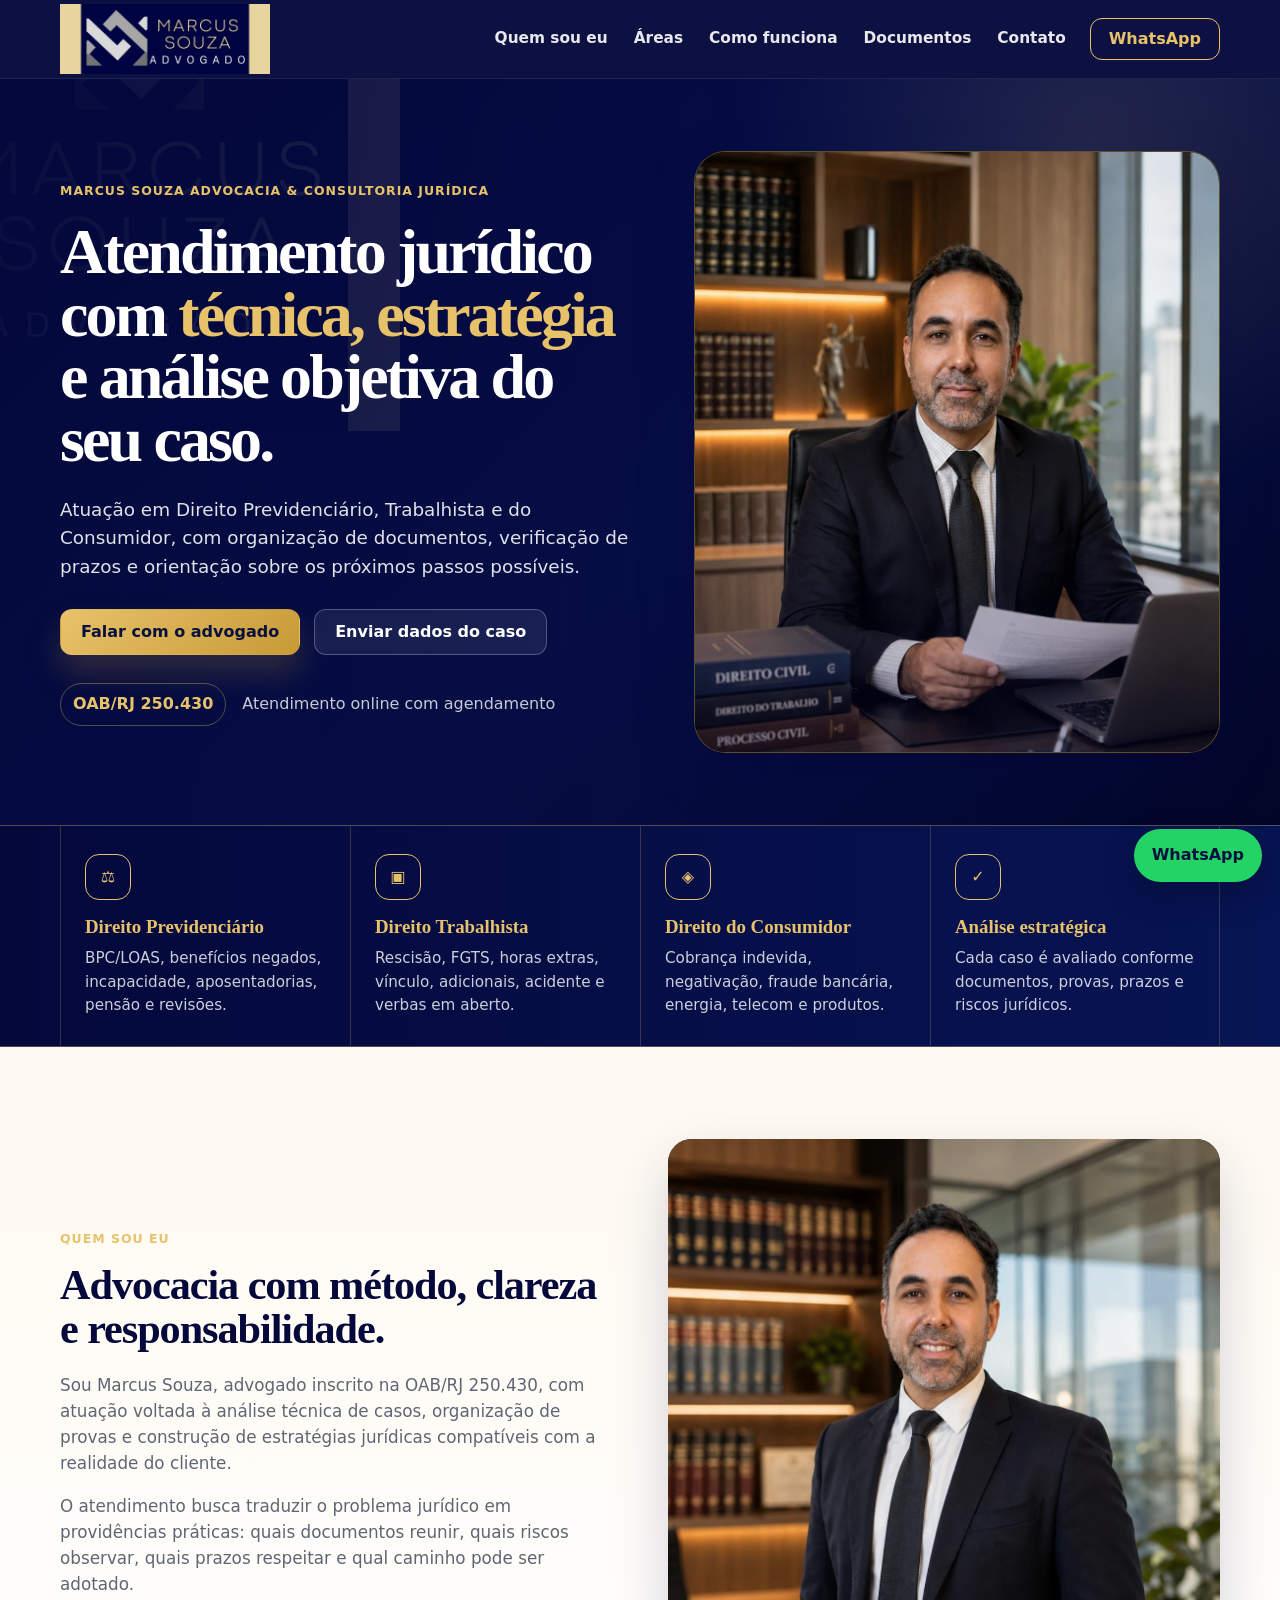
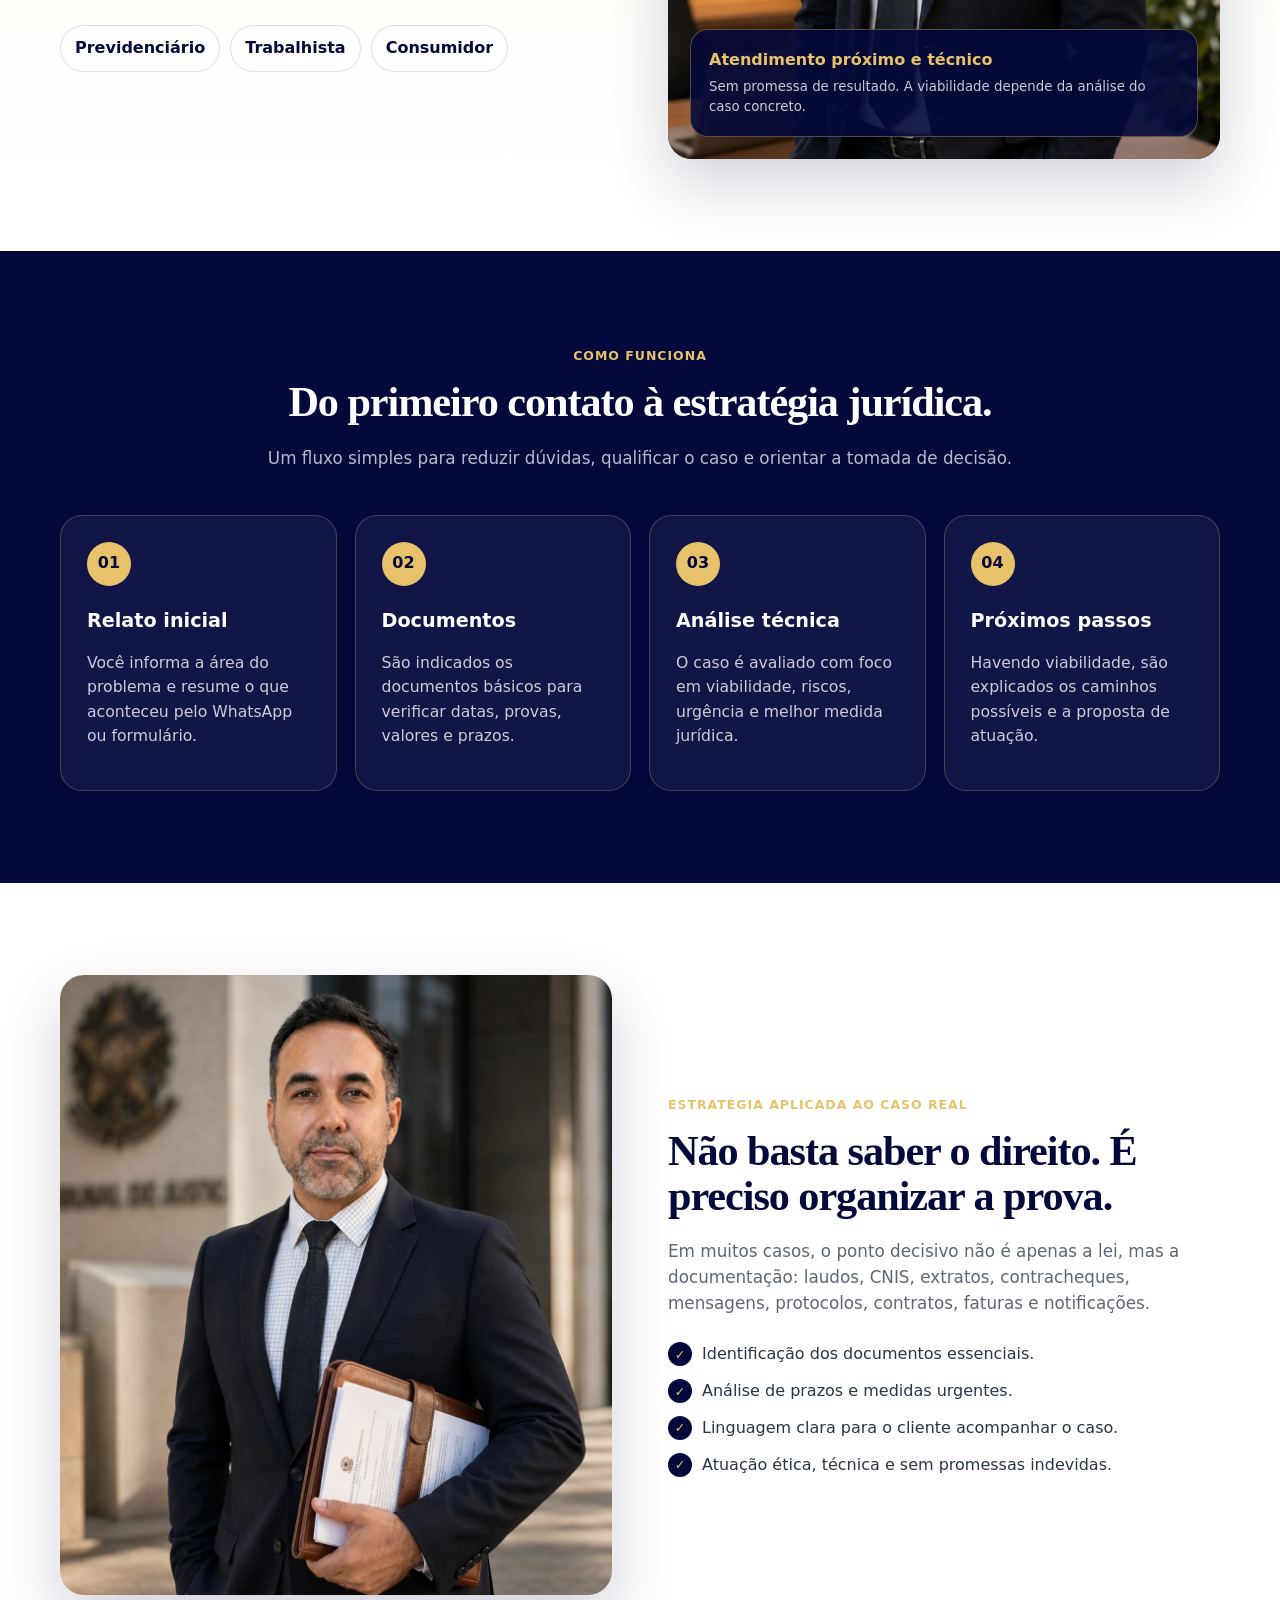
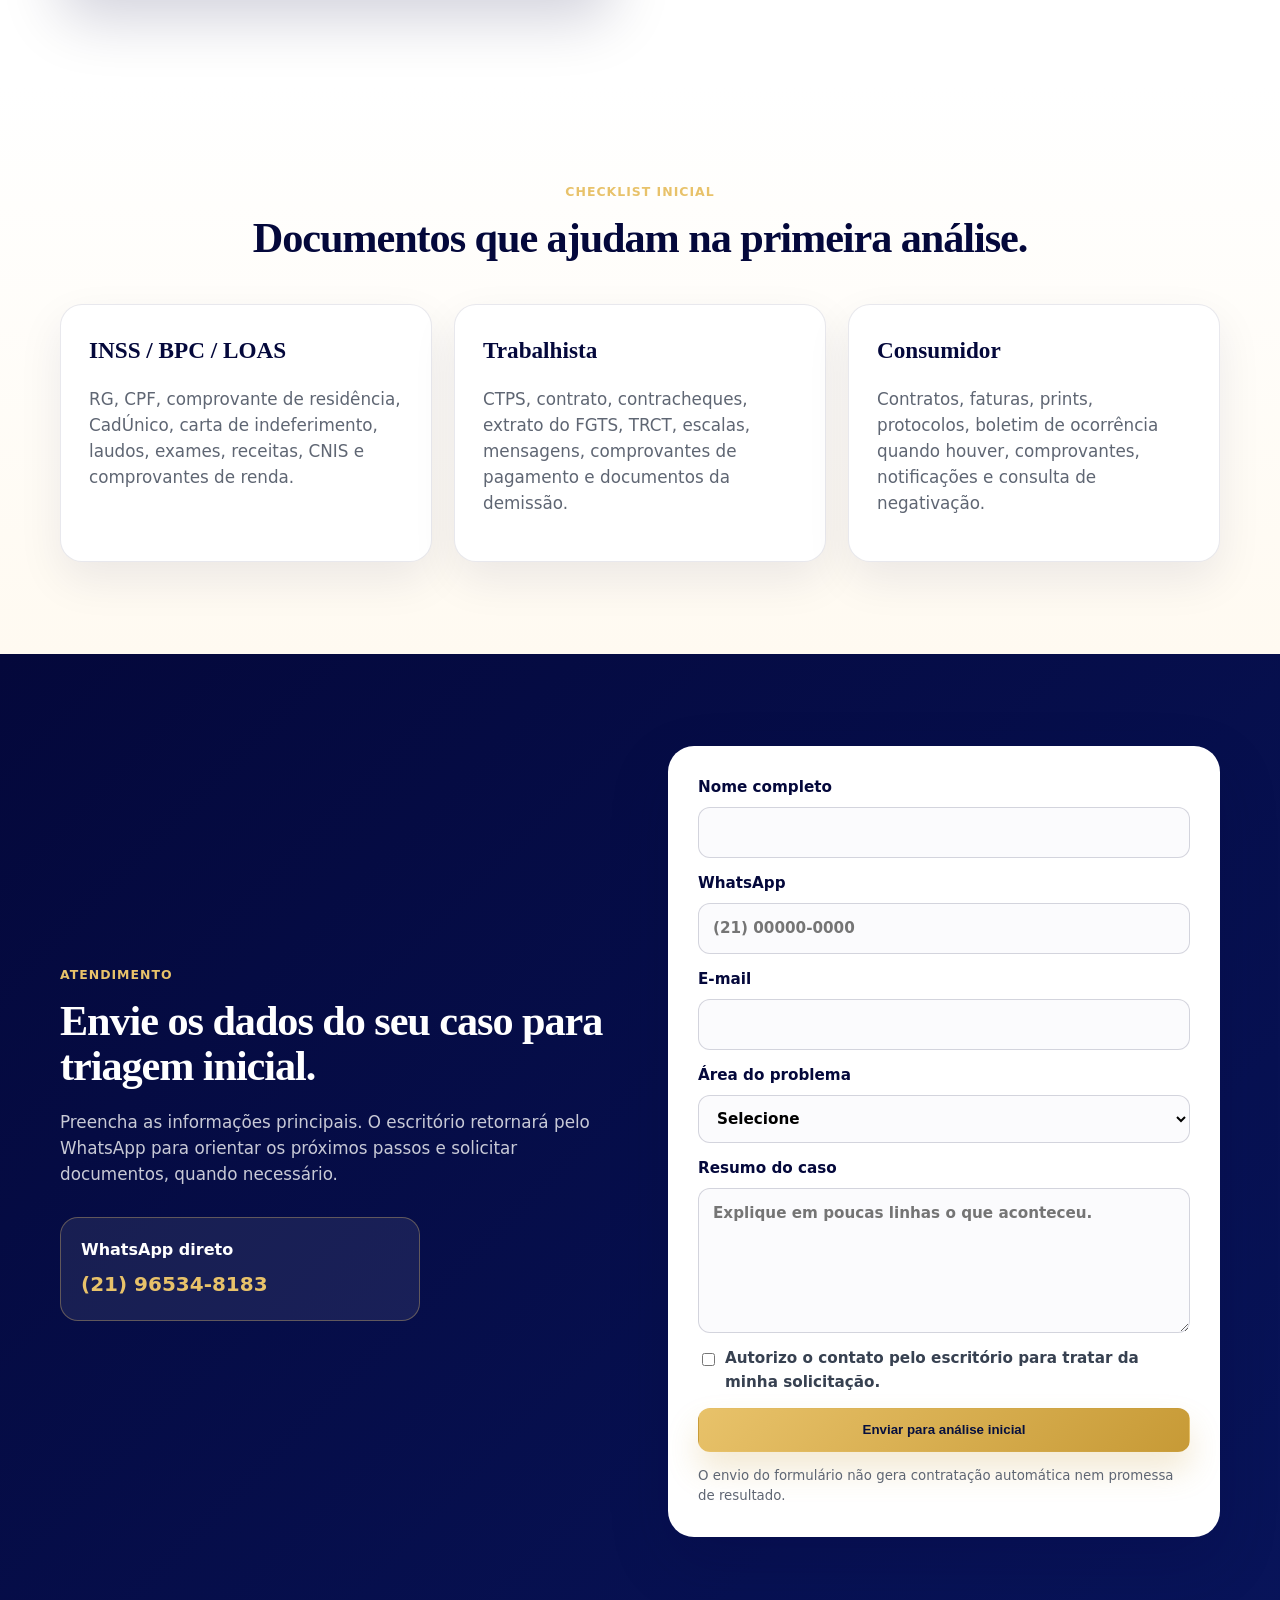
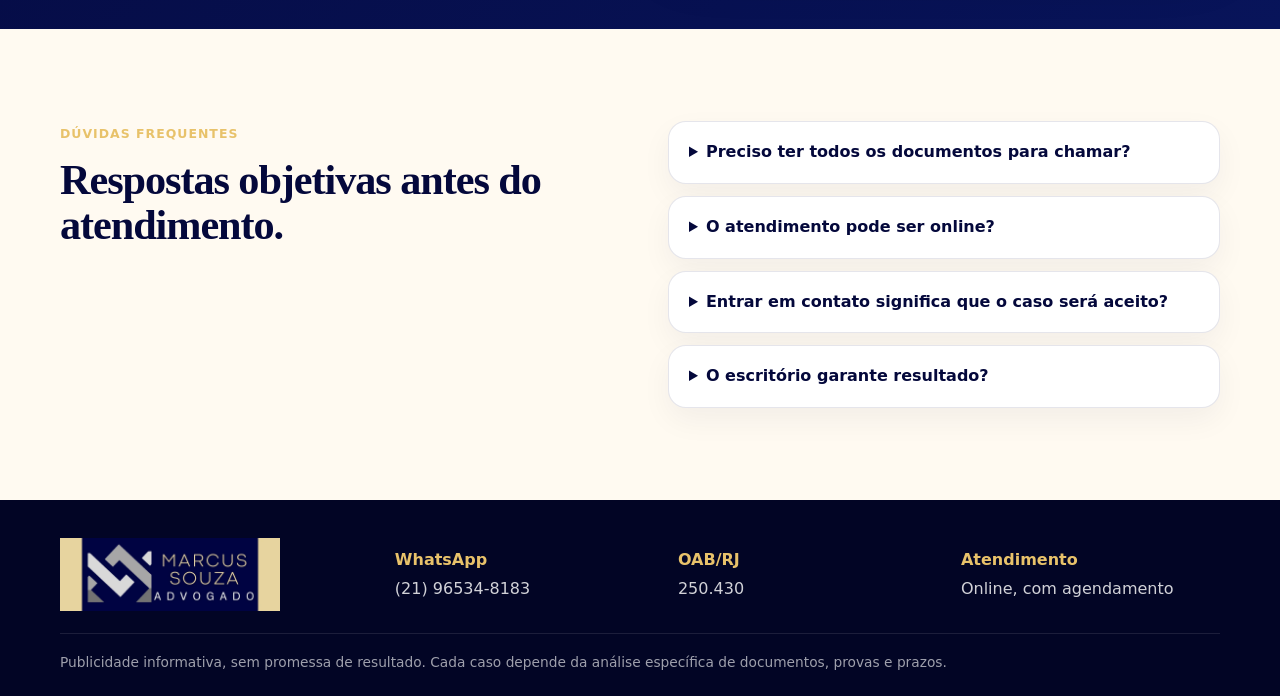
==== commit 91908c12: "Add files via upload" ====
--- a/index.html
+++ b/index.html
@@ -3,322 +3,256 @@
 <head>
   <meta charset="utf-8" />
   <meta name="viewport" content="width=device-width, initial-scale=1" />
-  <title>Marcus Souza Advocacia | Previdenciário, Trabalhista e Consumidor</title>
-  <meta name="description" content="Atendimento jurídico com análise técnica de documentos, provas e prazos. Atuação em Direito Previdenciário, Trabalhista, Consumidor e Direito das Pessoas com Autismo." />
-  <meta name="theme-color" content="#050741" />
-  <meta property="og:title" content="Marcus Souza Advocacia" />
-  <meta property="og:description" content="Seu caso precisa de prova, prazo e estratégia. Fale com o escritório pelo WhatsApp." />
-  <meta property="og:image" content="assets/quem-sou-eu.png" />
+  <title>Marcus Souza Advogado | Previdenciário, Trabalhista e Consumidor</title>
+  <meta name="description" content="Atendimento jurídico com técnica, estratégia e análise documental em Direito Previdenciário, Trabalhista e do Consumidor. OAB/RJ 250.430." />
+  <meta name="theme-color" content="#04083b" />
+  <meta property="og:title" content="Marcus Souza Advogado" />
+  <meta property="og:description" content="Atendimento jurídico estratégico, análise de documentos e orientação objetiva para o seu caso." />
   <meta property="og:type" content="website" />
-  <link rel="preconnect" href="https://fonts.googleapis.com">
-  <link rel="preconnect" href="https://fonts.gstatic.com" crossorigin>
-  <link href="https://fonts.googleapis.com/css2?family=Inter:wght@400;500;600;700;800&family=Playfair+Display:wght@700;800&display=swap" rel="stylesheet">
-  <link rel="stylesheet" href="styles.css" />
+  <meta property="og:image" content="/assets/hero.jpg" />
+  <link rel="preload" as="image" href="/assets/hero.webp" />
+  <link rel="stylesheet" href="/styles.css" />
 </head>
 <body>
-  <a class="skip" href="#conteudo">Pular para o conteúdo</a>
-
-  <header class="topbar" id="topo">
-    <div class="container nav">
-      <a class="brand" href="#topo" aria-label="Marcus Souza Advocacia">
-        <img src="assets/logo.png" alt="Logomarca Marcus Souza Advogado" />
-        <span>
-          <strong>Marcus Souza</strong>
-          <small>Advocacia & Consultoria Jurídica</small>
-        </span>
+  <header class="site-header" id="topo">
+    <div class="container header-wrap">
+      <a class="brand" href="#topo" aria-label="Marcus Souza Advogado">
+        <img src="/assets/logo-wide.webp" alt="Marcus Souza Advogado" />
       </a>
-      <button class="menu-btn" aria-expanded="false" aria-controls="menu">Menu</button>
-      <nav id="menu" class="menu" aria-label="Menu principal">
+      <button class="menu-toggle" aria-controls="menu" aria-expanded="false">Menu</button>
+      <nav class="nav" id="menu" aria-label="Navegação principal">
+        <a href="#quem-sou">Quem sou eu</a>
         <a href="#areas">Áreas</a>
-        <a href="#metodo">Método</a>
+        <a href="#metodo">Como funciona</a>
         <a href="#documentos">Documentos</a>
-        <a href="#duvidas">Dúvidas</a>
-        <a class="nav-cta" href="https://wa.me/5521965348183?text=Ol%C3%A1%2C%20Dr.%20Marcus.%20Vim%20pelo%20site%20e%20preciso%20de%20uma%20an%C3%A1lise%20jur%C3%ADdica%20inicial." target="_blank" rel="noopener">WhatsApp</a>
+        <a href="#contato">Contato</a>
       </nav>
+      <a class="btn btn-outline header-cta" target="_blank" rel="noopener" href="https://wa.me/5521965348183?text=Ol%C3%A1%2C%20Dr.%20Marcus.%20Vim%20pelo%20site%20e%20preciso%20de%20uma%20an%C3%A1lise%20jur%C3%ADdica.">WhatsApp</a>
     </div>
   </header>
 
-  <main id="conteudo">
-    <section class="hero section-dark">
+  <main>
+    <section class="hero">
+      <div class="hero-bg"></div>
       <div class="container hero-grid">
-        <div class="hero-copy reveal">
-          <p class="eyebrow">OAB/RJ 250.430 • Atendimento online com agendamento</p>
-          <h1>Seu caso precisa de <span>prova, prazo e estratégia</span> — não de resposta genérica.</h1>
-          <p class="lead">Atuação jurídica em demandas previdenciárias, trabalhistas e de consumo, com análise documental, orientação objetiva e condução técnica do próximo passo.</p>
+        <div class="hero-copy">
+          <span class="eyebrow">Marcus Souza Advocacia & Consultoria Jurídica</span>
+          <h1>Atendimento jurídico com <em>técnica, estratégia</em> e análise objetiva do seu caso.</h1>
+          <p>Atuação em Direito Previdenciário, Trabalhista e do Consumidor, com organização de documentos, verificação de prazos e orientação sobre os próximos passos possíveis.</p>
           <div class="hero-actions">
-            <a class="btn primary" href="https://wa.me/5521965348183?text=Ol%C3%A1%2C%20Dr.%20Marcus.%20Vim%20pelo%20site.%20Quero%20falar%20sobre%20um%20caso%20jur%C3%ADdico%20e%20receber%20orienta%C3%A7%C3%A3o%20sobre%20os%20documentos%20necess%C3%A1rios." target="_blank" rel="noopener">Falar com o escritório</a>
-            <a class="btn ghost" href="#lead">Enviar meu caso</a>
-          </div>
-          <div class="trust-row" aria-label="Diferenciais do atendimento">
-            <span>Análise documental</span>
-            <span>Triagem jurídica</span>
-            <span>Sem promessa de resultado</span>
-          </div>
-        </div>
-        <div class="hero-card reveal delay-1">
-          <img src="assets/tribunal-justica.jpg" alt="Advogado Marcus Souza em frente ao Tribunal de Justiça" />
-          <div class="hero-badge">
-            <strong>Marcus Souza</strong>
-            <span>Advogado • Pós-graduado • Atuação estratégica</span>
-          </div>
-        </div>
-      </div>
-    </section>
-
-    <section class="pain-points">
-      <div class="container cards-three">
-        <a class="quick-card reveal" href="https://wa.me/5521965348183?text=Ol%C3%A1%2C%20Dr.%20Marcus.%20Preciso%20de%20an%C3%A1lise%20sobre%20INSS%2FBPC%2FLOAS.%20Meu%20caso%20%C3%A9%3A" target="_blank" rel="noopener">
-          <span class="icon">01</span>
-          <h2>INSS, BPC/LOAS e incapacidade</h2>
-          <p>Benefício negado, perícia desfavorável, autismo, doença grave, revisão ou pensão.</p>
-        </a>
-        <a class="quick-card reveal delay-1" href="https://wa.me/5521965348183?text=Ol%C3%A1%2C%20Dr.%20Marcus.%20Preciso%20analisar%20um%20problema%20trabalhista.%20Meu%20caso%20envolve%3A" target="_blank" rel="noopener">
-          <span class="icon">02</span>
-          <h2>Rescisão, FGTS e direitos trabalhistas</h2>
-          <p>Verbas rescisórias, horas extras, insalubridade, vínculo, acidente e assédio.</p>
-        </a>
-        <a class="quick-card reveal delay-2" href="https://wa.me/5521965348183?text=Ol%C3%A1%2C%20Dr.%20Marcus.%20Preciso%20de%20orienta%C3%A7%C3%A3o%20sobre%20problema%20de%20consumo.%20Meu%20caso%20envolve%3A" target="_blank" rel="noopener">
-          <span class="icon">03</span>
-          <h2>Cobrança indevida, fraude e negativação</h2>
-          <p>Banco, energia, internet, produto com defeito, financiamento e nome negativado.</p>
-        </a>
-      </div>
-    </section>
-
-    <section class="section about">
-      <div class="container split">
-        <div class="image-stack reveal">
-          <img class="main-photo" src="assets/escritorio-atendimento.jpg" alt="Marcus Souza em atendimento jurídico no escritório" />
-          <img class="floating-photo" src="assets/logo.png" alt="Logomarca Marcus Souza" />
-        </div>
-        <div class="section-copy reveal delay-1">
-          <p class="eyebrow navy">Atendimento técnico e humano</p>
-          <h2>Estratégia jurídica começa antes do processo.</h2>
-          <p>Antes de qualquer medida, o escritório verifica documentos, fatos, provas, prazos e riscos. O objetivo é evitar tese frágil e construir uma atuação coerente com o caso concreto.</p>
+            <a class="btn btn-gold" target="_blank" rel="noopener" href="https://wa.me/5521965348183?text=Ol%C3%A1%2C%20Dr.%20Marcus.%20Souza.%20Preciso%20de%20atendimento%20jur%C3%ADdico.%20Meu%20caso%20%C3%A9%20sobre%3A">Falar com o advogado</a>
+            <a class="btn btn-ghost" href="#contato">Enviar dados do caso</a>
+          </div>
+          <div class="trust-line">
+            <strong>OAB/RJ 250.430</strong>
+            <span>Atendimento online com agendamento</span>
+          </div>
+        </div>
+        <div class="hero-photo-card">
+          <picture>
+            <source srcset="/assets/hero.webp" type="image/webp" />
+            <img src="/assets/hero.jpg" alt="Marcus Souza em escritório de advocacia" />
+          </picture>
+        </div>
+      </div>
+    </section>
+
+    <section class="service-strip" id="areas" aria-label="Áreas de atuação">
+      <div class="container service-grid">
+        <article>
+          <span class="icon">⚖</span>
+          <h2>Direito Previdenciário</h2>
+          <p>BPC/LOAS, benefícios negados, incapacidade, aposentadorias, pensão e revisões.</p>
+        </article>
+        <article>
+          <span class="icon">▣</span>
+          <h2>Direito Trabalhista</h2>
+          <p>Rescisão, FGTS, horas extras, vínculo, adicionais, acidente e verbas em aberto.</p>
+        </article>
+        <article>
+          <span class="icon">◈</span>
+          <h2>Direito do Consumidor</h2>
+          <p>Cobrança indevida, negativação, fraude bancária, energia, telecom e produtos.</p>
+        </article>
+        <article>
+          <span class="icon">✓</span>
+          <h2>Análise estratégica</h2>
+          <p>Cada caso é avaliado conforme documentos, provas, prazos e riscos jurídicos.</p>
+        </article>
+      </div>
+    </section>
+
+    <section class="section about" id="quem-sou">
+      <div class="container about-grid">
+        <div class="about-copy">
+          <span class="section-kicker">Quem sou eu</span>
+          <h2>Advocacia com método, clareza e responsabilidade.</h2>
+          <p>Sou Marcus Souza, advogado inscrito na OAB/RJ 250.430, com atuação voltada à análise técnica de casos, organização de provas e construção de estratégias jurídicas compatíveis com a realidade do cliente.</p>
+          <p>O atendimento busca traduzir o problema jurídico em providências práticas: quais documentos reunir, quais riscos observar, quais prazos respeitar e qual caminho pode ser adotado.</p>
+          <div class="about-badges">
+            <span>Previdenciário</span>
+            <span>Trabalhista</span>
+            <span>Consumidor</span>
+          </div>
+        </div>
+        <div class="portrait-split">
+          <img src="/assets/office-standing.webp" alt="Marcus Souza em ambiente profissional" />
+          <div class="portrait-note">
+            <strong>Atendimento próximo e técnico</strong>
+            <small>Sem promessa de resultado. A viabilidade depende da análise do caso concreto.</small>
+          </div>
+        </div>
+      </div>
+    </section>
+
+    <section class="section method" id="metodo">
+      <div class="container">
+        <div class="section-head">
+          <span class="section-kicker">Como funciona</span>
+          <h2>Do primeiro contato à estratégia jurídica.</h2>
+          <p>Um fluxo simples para reduzir dúvidas, qualificar o caso e orientar a tomada de decisão.</p>
+        </div>
+        <div class="steps-grid">
+          <article>
+            <b>01</b>
+            <h3>Relato inicial</h3>
+            <p>Você informa a área do problema e resume o que aconteceu pelo WhatsApp ou formulário.</p>
+          </article>
+          <article>
+            <b>02</b>
+            <h3>Documentos</h3>
+            <p>São indicados os documentos básicos para verificar datas, provas, valores e prazos.</p>
+          </article>
+          <article>
+            <b>03</b>
+            <h3>Análise técnica</h3>
+            <p>O caso é avaliado com foco em viabilidade, riscos, urgência e melhor medida jurídica.</p>
+          </article>
+          <article>
+            <b>04</b>
+            <h3>Próximos passos</h3>
+            <p>Havendo viabilidade, são explicados os caminhos possíveis e a proposta de atuação.</p>
+          </article>
+        </div>
+      </div>
+    </section>
+
+    <section class="section feature">
+      <div class="container feature-grid">
+        <div class="feature-photo">
+          <img src="/assets/court.webp" alt="Marcus Souza em ambiente institucional" />
+        </div>
+        <div class="feature-copy">
+          <span class="section-kicker">Estratégia aplicada ao caso real</span>
+          <h2>Não basta saber o direito. É preciso organizar a prova.</h2>
+          <p>Em muitos casos, o ponto decisivo não é apenas a lei, mas a documentação: laudos, CNIS, extratos, contracheques, mensagens, protocolos, contratos, faturas e notificações.</p>
           <ul class="check-list">
-            <li>Triagem inicial pelo WhatsApp.</li>
-            <li>Organização dos documentos essenciais.</li>
-            <li>Indicação do caminho possível: administrativo, acordo, defesa ou ação judicial.</li>
-            <li>Proposta de atuação somente após avaliação mínima de viabilidade.</li>
+            <li>Identificação dos documentos essenciais.</li>
+            <li>Análise de prazos e medidas urgentes.</li>
+            <li>Linguagem clara para o cliente acompanhar o caso.</li>
+            <li>Atuação ética, técnica e sem promessas indevidas.</li>
           </ul>
         </div>
       </div>
     </section>
 
-    <section class="section section-soft" id="areas">
+    <section class="section documents" id="documentos">
       <div class="container">
-        <div class="section-head reveal">
-          <p class="eyebrow navy">Áreas mais procuradas</p>
-          <h2>Demandas jurídicas com maior volume de atendimento</h2>
-          <p>Conteúdo organizado para o visitante identificar rapidamente se o problema dele se encaixa na atuação do escritório.</p>
-        </div>
-        <div class="service-grid">
-          <article class="service-card reveal">
-            <h3>Direito Previdenciário</h3>
-            <p>Benefícios por incapacidade, BPC/LOAS, aposentadorias, pensão por morte, revisão de benefício, CNIS, PPP e exigências do INSS.</p>
-            <a href="https://wa.me/5521965348183?text=Ol%C3%A1%2C%20Dr.%20Marcus.%20Preciso%20de%20an%C3%A1lise%20previdenci%C3%A1ria.%20Tenho%20d%C3%BAvidas%20sobre%3A" target="_blank" rel="noopener">Analisar caso previdenciário</a>
-          </article>
-          <article class="service-card reveal delay-1">
-            <h3>Direito do Autista</h3>
-            <p>BPC/LOAS para pessoa com TEA, negativa de tratamento, mediação escolar, plano de saúde, laudos e organização de provas sociais e médicas.</p>
-            <a href="https://wa.me/5521965348183?text=Ol%C3%A1%2C%20Dr.%20Marcus.%20Preciso%20de%20orienta%C3%A7%C3%A3o%20sobre%20direitos%20da%20pessoa%20com%20autismo." target="_blank" rel="noopener">Falar sobre autismo e direitos</a>
-          </article>
-          <article class="service-card reveal delay-2">
-            <h3>Direito Trabalhista</h3>
-            <p>Rescisão, FGTS, horas extras, adicional de insalubridade, falta de registro, estabilidade, acidente de trabalho e verbas pendentes.</p>
-            <a href="https://wa.me/5521965348183?text=Ol%C3%A1%2C%20Dr.%20Marcus.%20Quero%20analisar%20um%20caso%20trabalhista.%20O%20problema%20%C3%A9%3A" target="_blank" rel="noopener">Analisar caso trabalhista</a>
-          </article>
-          <article class="service-card reveal">
-            <h3>Direito do Consumidor</h3>
-            <p>Fraudes bancárias, cobranças indevidas, negativação, energia elétrica, internet, produtos defeituosos, financiamento e contratos.</p>
-            <a href="https://wa.me/5521965348183?text=Ol%C3%A1%2C%20Dr.%20Marcus.%20Preciso%20de%20an%C3%A1lise%20sobre%20problema%20de%20consumo.%20O%20caso%20%C3%A9%3A" target="_blank" rel="noopener">Analisar problema de consumo</a>
-          </article>
-        </div>
-      </div>
-    </section>
-
-    <section class="section story-block">
-      <div class="container story-grid">
-        <div class="section-copy reveal">
-          <p class="eyebrow gold">Posicionamento</p>
-          <h2>Defesa de direitos com técnica, transparência e responsabilidade.</h2>
-          <p>O cliente precisa entender o que está sendo feito, quais documentos importam, quais riscos existem e qual etapa vem depois. A comunicação é simples, mas a análise é técnica.</p>
-          <div class="metrics">
-            <div><strong>01</strong><span>Relato inicial</span></div>
-            <div><strong>02</strong><span>Documentos</span></div>
-            <div><strong>03</strong><span>Estratégia</span></div>
-          </div>
-        </div>
-        <div class="portrait-card reveal delay-1">
-          <img src="assets/quem-sou-eu.png" alt="Arte Quem Sou Eu Marcus Souza Advogado" />
-        </div>
-      </div>
-    </section>
-
-    <section class="section" id="metodo">
-      <div class="container">
-        <div class="section-head reveal">
-          <p class="eyebrow navy">Método de atendimento</p>
-          <h2>Como funciona a análise do seu caso</h2>
-        </div>
-        <div class="steps">
-          <div class="step reveal"><span>1</span><h3>Contato inicial</h3><p>Você envia pelo WhatsApp um resumo objetivo do problema, com nome, cidade e área jurídica.</p></div>
-          <div class="step reveal delay-1"><span>2</span><h3>Documentos</h3><p>O escritório informa quais documentos são necessários para entender o caso com segurança.</p></div>
-          <div class="step reveal delay-2"><span>3</span><h3>Análise jurídica</h3><p>São avaliados fatos, provas, prazos, riscos e possíveis caminhos administrativos ou judiciais.</p></div>
-          <div class="step reveal delay-3"><span>4</span><h3>Próximo passo</h3><p>Havendo viabilidade, é apresentada proposta de atuação com transparência sobre honorários e etapas.</p></div>
-        </div>
-      </div>
-    </section>
-
-    <section class="section section-image-band">
-      <div class="container photo-grid">
-        <img class="reveal" src="assets/hero-forum.jpg" alt="Marcus Souza em frente ao fórum" />
-        <img class="reveal delay-1" src="assets/escritorio-whatsapp.jpg" alt="Marcus Souza analisando atendimento pelo celular" />
-        <img class="reveal delay-2" src="assets/stj.jpg" alt="Marcus Souza em ambiente jurídico institucional" />
-      </div>
-    </section>
-
-    <section class="section section-soft" id="documentos">
-      <div class="container">
-        <div class="section-head reveal">
-          <p class="eyebrow navy">Checklist para agilizar</p>
-          <h2>Documentos que ajudam na triagem</h2>
-          <p>Não é necessário ter tudo no primeiro contato. A lista serve para orientar o envio inicial.</p>
-        </div>
-        <div class="doc-grid">
-          <article class="doc-card reveal">
+        <div class="section-head">
+          <span class="section-kicker">Checklist inicial</span>
+          <h2>Documentos que ajudam na primeira análise.</h2>
+        </div>
+        <div class="cards-grid three">
+          <article class="doc-card">
             <h3>INSS / BPC / LOAS</h3>
-            <ul>
-              <li>RG, CPF e comprovante de residência.</li>
-              <li>Meu INSS, CNIS e carta de indeferimento.</li>
-              <li>Laudos, receitas, exames e relatórios médicos.</li>
-              <li>Comprovantes de renda e composição familiar, se for BPC.</li>
-            </ul>
-          </article>
-          <article class="doc-card reveal delay-1">
+            <p>RG, CPF, comprovante de residência, CadÚnico, carta de indeferimento, laudos, exames, receitas, CNIS e comprovantes de renda.</p>
+          </article>
+          <article class="doc-card">
             <h3>Trabalhista</h3>
-            <ul>
-              <li>CTPS, contrato, holerites e TRCT.</li>
-              <li>Extrato do FGTS, escalas e controles de ponto.</li>
-              <li>Mensagens, advertências, fotos e testemunhas.</li>
-              <li>Documentos médicos, se houver acidente ou doença ocupacional.</li>
-            </ul>
-          </article>
-          <article class="doc-card reveal delay-2">
+            <p>CTPS, contrato, contracheques, extrato do FGTS, TRCT, escalas, mensagens, comprovantes de pagamento e documentos da demissão.</p>
+          </article>
+          <article class="doc-card">
             <h3>Consumidor</h3>
-            <ul>
-              <li>Contrato, faturas, boletos e comprovantes.</li>
-              <li>Prints, protocolos e conversas com a empresa.</li>
-              <li>Consulta de negativação, se houver.</li>
-              <li>Boletim de ocorrência, quando envolver fraude.</li>
-            </ul>
-          </article>
-        </div>
-      </div>
-    </section>
-
-    <section class="section lead-section" id="lead">
-      <div class="container lead-grid">
-        <div class="section-copy reveal">
-          <p class="eyebrow gold">Captação organizada</p>
-          <h2>Envie as informações iniciais do seu caso</h2>
-          <p>Preencha o formulário para o escritório organizar seu contato. Para situações urgentes, use o botão de WhatsApp.</p>
-          <div class="notice">O envio do formulário não significa aceitação automática do caso. A atuação depende de análise técnica dos documentos, fatos, provas e prazos.</div>
-        </div>
-        <form class="lead-form reveal delay-1" name="lead-juridico" method="POST" data-netlify="true" netlify-honeypot="bot-field" action="/obrigado.html">
+            <p>Contratos, faturas, prints, protocolos, boletim de ocorrência quando houver, comprovantes, notificações e consulta de negativação.</p>
+          </article>
+        </div>
+      </div>
+    </section>
+
+    <section class="section contact" id="contato">
+      <div class="container contact-grid">
+        <div>
+          <span class="section-kicker">Atendimento</span>
+          <h2>Envie os dados do seu caso para triagem inicial.</h2>
+          <p>Preencha as informações principais. O escritório retornará pelo WhatsApp para orientar os próximos passos e solicitar documentos, quando necessário.</p>
+          <div class="contact-card">
+            <strong>WhatsApp direto</strong>
+            <a target="_blank" rel="noopener" href="https://wa.me/5521965348183?text=Ol%C3%A1%2C%20Dr.%20Marcus.%20Vim%20pelo%20site%20e%20preciso%20de%20uma%20an%C3%A1lise%20jur%C3%ADdica.">(21) 96534-8183</a>
+          </div>
+        </div>
+
+        <form class="lead-form" name="lead-juridico" method="POST" action="/obrigado.html" data-netlify="true" netlify-honeypot="bot-field">
           <input type="hidden" name="form-name" value="lead-juridico" />
           <p class="hidden"><label>Não preencher: <input name="bot-field" /></label></p>
-          <div class="form-row">
-            <label>Nome completo<input type="text" name="nome" required autocomplete="name" /></label>
-            <label>WhatsApp<input type="tel" name="whatsapp" required placeholder="(21) 99999-9999" autocomplete="tel" /></label>
-          </div>
-          <div class="form-row">
-            <label>Cidade/Estado<input type="text" name="cidade" placeholder="Ex.: Rio de Janeiro/RJ" /></label>
-            <label>Área do problema
-              <select name="area" required>
-                <option value="">Selecione</option>
-                <option>INSS / Previdenciário</option>
-                <option>BPC/LOAS / Autismo</option>
-                <option>Trabalhista</option>
-                <option>Consumidor</option>
-                <option>Família / Civil</option>
-                <option>Outro</option>
-              </select>
-            </label>
-          </div>
-          <label>Resumo do caso<textarea name="resumo" rows="5" required placeholder="Conte objetivamente o que aconteceu, quando ocorreu e quais documentos possui."></textarea></label>
-          <label>Você possui documentos?
-            <select name="documentos" required>
+          <label>Nome completo<input required type="text" name="nome" autocomplete="name" /></label>
+          <label>WhatsApp<input required type="tel" name="whatsapp" autocomplete="tel" placeholder="(21) 00000-0000" /></label>
+          <label>E-mail<input type="email" name="email" autocomplete="email" /></label>
+          <label>Área do problema
+            <select required name="area">
               <option value="">Selecione</option>
-              <option>Sim, tenho documentos principais</option>
-              <option>Tenho alguns documentos</option>
-              <option>Ainda não sei quais documentos preciso enviar</option>
+              <option>Direito Previdenciário / INSS / BPC LOAS</option>
+              <option>Direito Trabalhista</option>
+              <option>Direito do Consumidor</option>
+              <option>Outra área jurídica</option>
             </select>
           </label>
-          <label class="consent"><input type="checkbox" name="autorizacao_contato" required /> Autorizo o contato do escritório pelos dados informados.</label>
-          <button class="btn primary full" type="submit">Enviar meu caso para análise inicial</button>
+          <label>Resumo do caso<textarea required name="mensagem" rows="5" placeholder="Explique em poucas linhas o que aconteceu."></textarea></label>
+          <label class="consent"><input required type="checkbox" name="autorizacao" value="sim" /> Autorizo o contato pelo escritório para tratar da minha solicitação.</label>
+          <button class="btn btn-gold" type="submit">Enviar para análise inicial</button>
+          <small>O envio do formulário não gera contratação automática nem promessa de resultado.</small>
         </form>
       </div>
     </section>
 
-    <section class="section" id="duvidas">
-      <div class="container faq-wrap">
-        <div class="section-head reveal">
-          <p class="eyebrow navy">Dúvidas frequentes</p>
-          <h2>Antes de enviar seu caso</h2>
-        </div>
-        <div class="faq-list reveal delay-1">
-          <details>
-            <summary>O escritório promete resultado?</summary>
-            <p>Não. A atuação jurídica envolve análise técnica, estratégia e defesa dos interesses do cliente, mas o resultado depende de provas, documentos, prazos, entendimento do órgão ou decisão judicial.</p>
-          </details>
-          <details>
-            <summary>Preciso ter todos os documentos antes de chamar?</summary>
-            <p>Não. O primeiro contato serve para entender o problema e indicar quais documentos são necessários para análise adequada.</p>
+    <section class="section faq">
+      <div class="container faq-grid">
+        <div class="section-head align-left">
+          <span class="section-kicker">Dúvidas frequentes</span>
+          <h2>Respostas objetivas antes do atendimento.</h2>
+        </div>
+        <div class="faq-list">
+          <details>
+            <summary>Preciso ter todos os documentos para chamar?</summary>
+            <p>Não. O primeiro contato serve para entender o problema e indicar quais documentos serão necessários.</p>
           </details>
           <details>
             <summary>O atendimento pode ser online?</summary>
-            <p>Sim. O atendimento pode ocorrer por WhatsApp, ligação ou videoconferência, conforme agendamento e organização do escritório.</p>
-          </details>
-          <details>
-            <summary>Quando recebo proposta de honorários?</summary>
-            <p>A proposta é apresentada após a identificação mínima do caso, área jurídica, documentos e complexidade da demanda.</p>
-          </details>
-        </div>
-      </div>
-    </section>
-
-    <section class="final-cta section-dark">
-      <div class="container final-grid">
-        <div class="reveal">
-          <p class="eyebrow">Marcus Souza Advocacia</p>
-          <h2>Quer saber qual é o próximo passo do seu caso?</h2>
-          <p>Envie uma mensagem com a área do problema, breve relato e documentos que já possui.</p>
-        </div>
-        <a class="btn primary big reveal delay-1" href="https://wa.me/5521965348183?text=Ol%C3%A1%2C%20Dr.%20Marcus.%20Vim%20pelo%20site%20e%20quero%20saber%20qual%20%C3%A9%20o%20pr%C3%B3ximo%20passo%20do%20meu%20caso." target="_blank" rel="noopener">Iniciar atendimento pelo WhatsApp</a>
+            <p>Sim. O atendimento pode ocorrer por WhatsApp, ligação ou videoconferência, conforme agendamento.</p>
+          </details>
+          <details>
+            <summary>Entrar em contato significa que o caso será aceito?</summary>
+            <p>Não. O caso precisa passar por análise de documentos, prazos, provas e viabilidade jurídica.</p>
+          </details>
+          <details>
+            <summary>O escritório garante resultado?</summary>
+            <p>Não. A advocacia atua com técnica, zelo e estratégia, mas o resultado depende do caso concreto e da apreciação administrativa ou judicial.</p>
+          </details>
+        </div>
       </div>
     </section>
   </main>
 
   <footer class="footer">
     <div class="container footer-grid">
-      <div>
-        <img src="assets/logo.png" alt="Marcus Souza Advogado" />
-        <p>Marcus Souza Advocacia & Consultoria Jurídica<br>OAB/RJ 250.430</p>
-      </div>
-      <div>
-        <strong>Contato</strong>
-        <p>WhatsApp: (21) 96534-8183<br>E-mail: adv.souzamarcus@gmail.com</p>
-      </div>
-      <div>
-        <strong>Aviso ético</strong>
-        <p>As informações do site são gerais e não substituem consulta jurídica. Não há promessa de resultado.</p>
-      </div>
+      <img src="/assets/logo-wide.webp" alt="Marcus Souza Advogado" />
+      <div><strong>WhatsApp</strong><a target="_blank" rel="noopener" href="https://wa.me/5521965348183">(21) 96534-8183</a></div>
+      <div><strong>OAB/RJ</strong><span>250.430</span></div>
+      <div><strong>Atendimento</strong><span>Online, com agendamento</span></div>
     </div>
+    <div class="container legal-note">Publicidade informativa, sem promessa de resultado. Cada caso depende da análise específica de documentos, provas e prazos.</div>
   </footer>
 
-  <a class="float-whatsapp" href="https://wa.me/5521965348183?text=Ol%C3%A1%2C%20Dr.%20Marcus.%20Vim%20pelo%20site%20e%20preciso%20de%20orienta%C3%A7%C3%A3o%20jur%C3%ADdica." target="_blank" rel="noopener" aria-label="Falar pelo WhatsApp">WhatsApp</a>
-
-  <script src="script.js"></script>
+  <a class="floating-whatsapp" target="_blank" rel="noopener" aria-label="Falar no WhatsApp" href="https://wa.me/5521965348183?text=Ol%C3%A1%2C%20Dr.%20Marcus.%20Vim%20pelo%20site%20e%20preciso%20de%20atendimento%20jur%C3%ADdico.">WhatsApp</a>
+  <script src="/script.js"></script>
 </body>
 </html>
--- a/styles.css
+++ b/styles.css
@@ -1,41 +1,17 @@
 :root{
-  --navy:#050741;
-  --navy-2:#080b55;
-  --gold:#e9c46a;
-  --gold-2:#f1dc9b;
-  --ivory:#fbf6e8;
-  --cream:#efe0b0;
-  --ink:#171725;
-  --muted:#656779;
-  --line:rgba(5,7,65,.13);
-  --white:#fff;
-  --shadow:0 24px 70px rgba(5,7,65,.18);
-  --radius:26px;
+  --navy:#04083b;
+  --navy-2:#08124d;
+  --navy-3:#0d1a5f;
+  --gold:#e8c26a;
+  --gold-2:#c79a36;
+  --ivory:#f8f3e8;
+  --paper:#fffaf1;
+  --ink:#111827;
+  --muted:#5f6673;
+  --line:rgba(232,194,106,.35);
+  --shadow:0 24px 60px rgba(4,8,59,.18);
+  --radius:24px;
 }
-*{box-sizing:border-box}
-html{scroll-behavior:smooth}
-body{margin:0;font-family:Inter,system-ui,-apple-system,Segoe UI,sans-serif;background:var(--ivory);color:var(--ink);line-height:1.6}
-img{max-width:100%;display:block}
-a{color:inherit;text-decoration:none}
-.container{width:min(1160px,calc(100% - 36px));margin-inline:auto}
-.skip{position:absolute;left:-999px;top:10px;background:var(--gold);color:var(--navy);padding:10px 14px;z-index:999}.skip:focus{left:10px}
-.topbar{position:sticky;top:0;z-index:50;background:rgba(5,7,65,.94);backdrop-filter:blur(14px);border-bottom:1px solid rgba(233,196,106,.25)}
-.nav{height:82px;display:flex;align-items:center;justify-content:space-between;gap:24px}
-.brand{display:flex;align-items:center;gap:14px;color:var(--white)}
-.brand img{width:58px;height:58px;object-fit:contain;border-radius:12px;background:var(--navy)}
-.brand strong{display:block;font-size:1.03rem;letter-spacing:.08em;text-transform:uppercase;color:var(--gold-2)}
-.brand small{display:block;font-size:.76rem;color:rgba(255,255,255,.74)}
-.menu{display:flex;align-items:center;gap:23px;color:rgba(255,255,255,.84);font-weight:600;font-size:.92rem}.menu a{transition:.2s}.menu a:hover{color:var(--gold)}
-.nav-cta{background:linear-gradient(135deg,var(--gold),var(--gold-2));color:var(--navy)!important;padding:11px 18px;border-radius:999px;box-shadow:0 10px 24px rgba(233,196,106,.25)}
-.menu-btn{display:none;background:transparent;color:#fff;border:1px solid rgba(255,255,255,.28);border-radius:12px;padding:9px 12px;font-weight:700}
-.section{padding:96px 0}.section-dark{background:radial-gradient(circle at 20% 0%,rgba(233,196,106,.22),transparent 32%),linear-gradient(135deg,var(--navy),#02031e);color:#fff}.section-soft{background:#fff8e2}.hero{position:relative;overflow:hidden;padding:86px 0 70px}.hero:before{content:"";position:absolute;inset:auto -20% -42% -20%;height:72%;background:linear-gradient(90deg,rgba(233,196,106,.2),transparent);filter:blur(30px)}
-.hero-grid{position:relative;display:grid;grid-template-columns:1.05fr .95fr;gap:54px;align-items:center}.eyebrow{margin:0 0 16px;font-size:.78rem;text-transform:uppercase;letter-spacing:.16em;font-weight:800;color:var(--gold-2)}.eyebrow.navy{color:var(--navy)}.eyebrow.gold{color:var(--gold)}
-h1,h2,h3{line-height:1.08;margin:0;color:inherit}h1{font-family:"Playfair Display",serif;font-size:clamp(2.65rem,6vw,5.55rem);letter-spacing:-.05em;max-width:760px}h1 span{color:var(--gold-2)}h2{font-family:"Playfair Display",serif;font-size:clamp(2rem,4vw,3.55rem);letter-spacing:-.035em}h3{font-size:1.22rem}.lead{font-size:1.18rem;color:rgba(255,255,255,.78);max-width:650px;margin:24px 0 0}.hero-actions{display:flex;flex-wrap:wrap;gap:14px;margin:34px 0}.btn{display:inline-flex;align-items:center;justify-content:center;gap:10px;border-radius:999px;padding:15px 22px;font-weight:800;border:1px solid transparent;transition:.22s;cursor:pointer}.btn.primary{background:linear-gradient(135deg,var(--gold),var(--gold-2));color:var(--navy);box-shadow:0 14px 34px rgba(233,196,106,.25)}.btn.primary:hover{transform:translateY(-2px);box-shadow:0 20px 42px rgba(233,196,106,.36)}.btn.ghost{border-color:rgba(255,255,255,.26);color:#fff;background:rgba(255,255,255,.06)}.btn.ghost:hover{background:rgba(255,255,255,.12)}.btn.full{width:100%;border:0}.btn.big{font-size:1.05rem;padding:18px 28px}.trust-row{display:flex;flex-wrap:wrap;gap:10px;margin-top:28px}.trust-row span{border:1px solid rgba(233,196,106,.32);background:rgba(255,255,255,.06);color:rgba(255,255,255,.82);padding:9px 13px;border-radius:999px;font-size:.86rem}
-.hero-card{position:relative;border-radius:34px;overflow:hidden;box-shadow:var(--shadow);border:1px solid rgba(233,196,106,.32);background:#111}.hero-card img{width:100%;height:min(680px,72vh);object-fit:cover;object-position:center top}.hero-badge{position:absolute;left:22px;right:22px;bottom:22px;background:rgba(5,7,65,.82);backdrop-filter:blur(14px);border:1px solid rgba(233,196,106,.34);border-radius:22px;padding:18px;color:#fff}.hero-badge strong{display:block;color:var(--gold-2);font-size:1.25rem}.hero-badge span{color:rgba(255,255,255,.76)}
-.pain-points{margin-top:-34px;position:relative;z-index:3}.cards-three{display:grid;grid-template-columns:repeat(3,1fr);gap:18px}.quick-card{background:#fff;border:1px solid var(--line);box-shadow:0 22px 60px rgba(5,7,65,.09);border-radius:var(--radius);padding:26px;min-height:230px;transition:.25s}.quick-card:hover{transform:translateY(-5px);border-color:rgba(233,196,106,.75)}.quick-card .icon{display:inline-flex;align-items:center;justify-content:center;width:46px;height:46px;border-radius:14px;background:var(--navy);color:var(--gold);font-weight:900;margin-bottom:24px}.quick-card h2{font-family:Inter,sans-serif;font-size:1.25rem;letter-spacing:-.02em;color:var(--navy)}.quick-card p{margin:14px 0 0;color:var(--muted)}
-.split{display:grid;grid-template-columns:.95fr 1.05fr;gap:70px;align-items:center}.image-stack{position:relative}.main-photo{border-radius:34px;box-shadow:var(--shadow);aspect-ratio:4/5;object-fit:cover;object-position:center top}.floating-photo{position:absolute;right:-26px;bottom:28px;width:170px;border-radius:24px;box-shadow:0 20px 50px rgba(5,7,65,.2);border:5px solid var(--ivory);background:var(--navy)}.section-copy p{font-size:1.05rem;color:var(--muted);margin:22px 0 0}.check-list{list-style:none;padding:0;margin:28px 0 0;display:grid;gap:14px}.check-list li{position:relative;padding-left:31px;color:#373849}.check-list li:before{content:"✓";position:absolute;left:0;top:0;width:22px;height:22px;border-radius:50%;background:var(--navy);color:var(--gold);display:grid;place-items:center;font-weight:900;font-size:.8rem}.section-head{text-align:center;max-width:780px;margin:0 auto 44px}.section-head p{color:var(--muted);margin:16px 0 0}.section-head h2{color:var(--navy)}
-.service-grid{display:grid;grid-template-columns:repeat(4,1fr);gap:18px}.service-card{background:#fff;border:1px solid var(--line);border-radius:var(--radius);padding:26px;display:flex;flex-direction:column;min-height:320px;box-shadow:0 16px 50px rgba(5,7,65,.06)}.service-card h3{color:var(--navy)}.service-card p{color:var(--muted);margin:16px 0 22px}.service-card a{margin-top:auto;color:var(--navy);font-weight:900;border-bottom:2px solid var(--gold);width:max-content}.story-block{background:linear-gradient(135deg,var(--navy),#02031e);color:#fff;overflow:hidden}.story-grid{display:grid;grid-template-columns:1fr .78fr;gap:56px;align-items:center}.story-block .section-copy p{color:rgba(255,255,255,.76)}.metrics{display:grid;grid-template-columns:repeat(3,1fr);gap:12px;margin-top:32px}.metrics div{padding:18px;border-radius:20px;border:1px solid rgba(233,196,106,.28);background:rgba(255,255,255,.06)}.metrics strong{display:block;color:var(--gold);font-size:1.45rem}.metrics span{display:block;color:rgba(255,255,255,.74);font-size:.9rem}.portrait-card{border-radius:34px;overflow:hidden;border:1px solid rgba(233,196,106,.28);box-shadow:0 30px 80px rgba(0,0,0,.25)}
-.steps{display:grid;grid-template-columns:repeat(4,1fr);gap:18px}.step{background:#fff;border:1px solid var(--line);border-radius:var(--radius);padding:26px;box-shadow:0 16px 50px rgba(5,7,65,.06)}.step span{display:grid;place-items:center;width:50px;height:50px;border-radius:16px;background:var(--navy);color:var(--gold);font-weight:900;margin-bottom:24px}.step h3{color:var(--navy)}.step p{color:var(--muted);margin:14px 0 0}.section-image-band{padding-top:0}.photo-grid{display:grid;grid-template-columns:1fr 1.18fr 1fr;gap:18px}.photo-grid img{height:430px;width:100%;object-fit:cover;object-position:center top;border-radius:30px;box-shadow:0 20px 50px rgba(5,7,65,.12)}.photo-grid img:nth-child(2){height:500px}.doc-grid{display:grid;grid-template-columns:repeat(3,1fr);gap:20px}.doc-card{background:#fff;border:1px solid var(--line);border-radius:var(--radius);padding:28px;box-shadow:0 16px 50px rgba(5,7,65,.06)}.doc-card h3{color:var(--navy)}.doc-card ul{margin:18px 0 0;padding-left:19px;color:var(--muted)}.doc-card li{margin:10px 0}.lead-section{background:linear-gradient(135deg,var(--navy),#02031e);color:#fff}.lead-grid{display:grid;grid-template-columns:.85fr 1.15fr;gap:42px;align-items:start}.lead-section .section-copy p{color:rgba(255,255,255,.76)}.notice{margin-top:28px;border:1px solid rgba(233,196,106,.3);background:rgba(255,255,255,.06);border-radius:22px;padding:18px;color:rgba(255,255,255,.78)}.lead-form{background:#fff;color:var(--ink);border-radius:30px;padding:28px;box-shadow:0 26px 80px rgba(0,0,0,.24)}.form-row{display:grid;grid-template-columns:1fr 1fr;gap:14px}.lead-form label{display:grid;gap:8px;font-size:.88rem;font-weight:800;color:var(--navy);margin-bottom:14px}.lead-form input,.lead-form select,.lead-form textarea{width:100%;border:1px solid rgba(5,7,65,.18);border-radius:15px;padding:13px 14px;font:inherit;background:#fff;color:var(--ink);outline:none}.lead-form input:focus,.lead-form select:focus,.lead-form textarea:focus{border-color:var(--gold);box-shadow:0 0 0 4px rgba(233,196,106,.22)}.consent{display:flex!important;grid-template-columns:auto 1fr!important;align-items:flex-start;font-weight:600!important;color:var(--muted)!important}.consent input{width:auto;margin-top:5px}.hidden{display:none}.faq-wrap{max-width:880px}.faq-list{display:grid;gap:14px}.faq-list details{background:#fff;border:1px solid var(--line);border-radius:22px;padding:20px 22px;box-shadow:0 12px 34px rgba(5,7,65,.05)}.faq-list summary{cursor:pointer;font-weight:900;color:var(--navy)}.faq-list p{color:var(--muted);margin:14px 0 0}.final-cta{padding:82px 0}.final-grid{display:flex;align-items:center;justify-content:space-between;gap:26px}.final-grid h2{max-width:700px}.final-grid p{color:rgba(255,255,255,.76);font-size:1.05rem}.footer{background:#02031e;color:rgba(255,255,255,.72);padding:42px 0}.footer-grid{display:grid;grid-template-columns:1.2fr .8fr 1.1fr;gap:28px}.footer img{width:78px;border-radius:14px;margin-bottom:10px}.footer strong{color:var(--gold-2)}.footer p{margin:8px 0 0}.float-whatsapp{position:fixed;right:20px;bottom:20px;z-index:45;background:#25d366;color:#071b0d;font-weight:900;border-radius:999px;padding:15px 18px;box-shadow:0 18px 42px rgba(0,0,0,.24)}
-.reveal{opacity:0;transform:translateY(18px);transition:opacity .7s ease, transform .7s ease}.reveal.visible{opacity:1;transform:none}.delay-1{transition-delay:.08s}.delay-2{transition-delay:.15s}.delay-3{transition-delay:.22s}
-@media (max-width:980px){.menu-btn{display:block}.menu{position:absolute;left:18px;right:18px;top:82px;display:none;flex-direction:column;align-items:stretch;background:var(--navy);border:1px solid rgba(233,196,106,.25);border-radius:22px;padding:18px}.menu.open{display:flex}.hero-grid,.split,.story-grid,.lead-grid{grid-template-columns:1fr}.cards-three,.service-grid,.steps,.doc-grid{grid-template-columns:1fr 1fr}.photo-grid{grid-template-columns:1fr}.photo-grid img,.photo-grid img:nth-child(2){height:420px}.final-grid{display:grid}.footer-grid{grid-template-columns:1fr}.hero-card img{height:620px}.floating-photo{right:16px}}
-@media (max-width:640px){.container{width:min(100% - 24px,1160px)}.nav{height:74px}.brand img{width:48px;height:48px}.brand small{display:none}.menu{top:74px}.hero{padding:56px 0 58px}h1{font-size:2.75rem}.lead{font-size:1rem}.cards-three,.service-grid,.steps,.doc-grid,.metrics,.form-row{grid-template-columns:1fr}.section{padding:68px 0}.hero-card img{height:520px}.quick-card{min-height:auto}.photo-grid img,.photo-grid img:nth-child(2){height:360px}.float-whatsapp{left:16px;right:16px;text-align:center;justify-content:center;display:flex}.lead-form{padding:20px}.footer{padding-bottom:86px}.portrait-card{max-height:720px}.portrait-card img{width:100%;object-fit:cover}}
+*{box-sizing:border-box}html{scroll-behavior:smooth}body{margin:0;font-family:Inter, ui-sans-serif, system-ui, -apple-system, Segoe UI, Arial, sans-serif;color:var(--ink);background:var(--ivory);line-height:1.55}img{max-width:100%;display:block}a{color:inherit;text-decoration:none}.container{width:min(1160px,calc(100% - 40px));margin-inline:auto}.site-header{position:sticky;top:0;z-index:50;background:rgba(4,8,59,.96);backdrop-filter:blur(18px);border-bottom:1px solid rgba(255,255,255,.08)}.header-wrap{height:78px;display:flex;align-items:center;gap:24px}.brand img{width:210px;height:auto}.nav{display:flex;gap:26px;margin-left:auto;color:#fff;font-weight:650;font-size:.96rem}.nav a{opacity:.9;position:relative}.nav a:after{content:"";position:absolute;left:0;right:0;bottom:-12px;height:2px;background:var(--gold);transform:scaleX(0);transform-origin:left;transition:.2s}.nav a:hover:after{transform:scaleX(1)}.menu-toggle{display:none;margin-left:auto;background:transparent;border:1px solid var(--line);color:#fff;border-radius:10px;padding:8px 12px}.btn{display:inline-flex;align-items:center;justify-content:center;gap:10px;border-radius:12px;padding:14px 20px;font-weight:800;line-height:1;border:1px solid transparent;transition:.2s ease}.btn:hover{transform:translateY(-1px)}.btn-gold{background:linear-gradient(135deg,var(--gold),var(--gold-2));color:#07103e;box-shadow:0 18px 32px rgba(199,154,54,.22)}.btn-outline{border-color:var(--gold);color:var(--gold);padding:12px 18px}.btn-ghost{border-color:rgba(255,255,255,.25);color:#fff;background:rgba(255,255,255,.08)}.hero{position:relative;background:radial-gradient(circle at 85% 10%,rgba(232,194,106,.16),transparent 28%),linear-gradient(135deg,#04083b,#07124c 55%,#030626);color:#fff;overflow:hidden}.hero-bg{position:absolute;inset:0;background:linear-gradient(90deg,rgba(4,8,59,.95),rgba(4,8,59,.78) 45%,rgba(4,8,59,.2)),url('/assets/logo-square.webp') left -120px top -170px/520px auto no-repeat;opacity:.55}.hero-grid{position:relative;min-height:640px;display:grid;grid-template-columns:1.05fr .95fr;gap:52px;align-items:center;padding:72px 0}.eyebrow,.section-kicker{display:inline-flex;color:var(--gold);font-weight:850;letter-spacing:.08em;text-transform:uppercase;font-size:.78rem}.hero h1{font-family:Georgia, 'Times New Roman', serif;font-size:clamp(2.6rem,5vw,5.35rem);line-height:.98;margin:18px 0 24px;max-width:780px;letter-spacing:-.045em}.hero h1 em{font-style:normal;color:var(--gold)}.hero p{font-size:1.15rem;max-width:630px;color:rgba(255,255,255,.88);margin-bottom:28px}.hero-actions{display:flex;gap:14px;flex-wrap:wrap}.trust-line{margin-top:28px;display:flex;gap:16px;align-items:center;flex-wrap:wrap;color:rgba(255,255,255,.78)}.trust-line strong{color:var(--gold);padding:8px 12px;border:1px solid var(--line);border-radius:999px}.hero-photo-card{position:relative;border-radius:32px;overflow:hidden;border:1px solid rgba(232,194,106,.4);box-shadow:var(--shadow);background:#000}.hero-photo-card:before{content:"";position:absolute;inset:0;background:linear-gradient(180deg,transparent 58%,rgba(4,8,59,.35));z-index:1;pointer-events:none}.hero-photo-card img{width:100%;height:600px;object-fit:cover;object-position:center top}.service-strip{background:linear-gradient(90deg,#04083b,#071453);color:#fff;border-top:1px solid var(--line);border-bottom:1px solid var(--line)}.service-grid{display:grid;grid-template-columns:repeat(4,1fr)}.service-grid article{padding:28px 24px;border-left:1px solid rgba(232,194,106,.22)}.service-grid article:last-child{border-right:1px solid rgba(232,194,106,.22)}.icon{display:inline-flex;width:46px;height:46px;align-items:center;justify-content:center;border:1px solid var(--gold);border-radius:14px;color:var(--gold);font-weight:900;margin-bottom:12px}.service-grid h2{font-family:Georgia,serif;color:var(--gold);font-size:1.18rem;margin:0 0 6px}.service-grid p{margin:0;color:rgba(255,255,255,.8);font-size:.95rem}.section{padding:92px 0}.about{background:linear-gradient(180deg,var(--paper),#fff)}.about-grid,.feature-grid,.contact-grid,.faq-grid{display:grid;grid-template-columns:1fr 1fr;gap:56px;align-items:center}.section h2{font-family:Georgia,serif;color:var(--navy);font-size:clamp(2rem,3.3vw,3.5rem);line-height:1.06;margin:12px 0 20px;letter-spacing:-.025em}.section p{color:var(--muted);font-size:1.05rem}.about-badges{display:flex;gap:10px;flex-wrap:wrap;margin-top:28px}.about-badges span{border:1px solid rgba(4,8,59,.12);background:#fff;border-radius:999px;padding:10px 14px;font-weight:800;color:var(--navy)}.portrait-split{position:relative;border-radius:var(--radius);overflow:hidden;box-shadow:var(--shadow);background:#111}.portrait-split img{width:100%;height:620px;object-fit:cover;object-position:center top}.portrait-note{position:absolute;left:22px;right:22px;bottom:22px;border:1px solid var(--line);background:rgba(4,8,59,.88);color:#fff;border-radius:18px;padding:18px}.portrait-note strong{color:var(--gold);display:block}.portrait-note small{display:block;color:rgba(255,255,255,.78);margin-top:4px}.method{background:var(--navy);color:#fff}.method .section h2,.method h2{color:#fff}.method .section-head p{color:rgba(255,255,255,.72)}.section-head{text-align:center;max-width:820px;margin:0 auto 44px}.align-left{text-align:left;margin:0}.steps-grid{display:grid;grid-template-columns:repeat(4,1fr);gap:18px}.steps-grid article{background:rgba(255,255,255,.06);border:1px solid rgba(232,194,106,.25);border-radius:22px;padding:26px}.steps-grid b{display:inline-flex;width:44px;height:44px;align-items:center;justify-content:center;background:var(--gold);border-radius:50%;color:var(--navy);margin-bottom:20px}.steps-grid h3{color:#fff;margin:0 0 10px;font-size:1.2rem}.steps-grid p{color:rgba(255,255,255,.78);font-size:.98rem}.feature{background:#fff}.feature-photo img{border-radius:var(--radius);height:620px;width:100%;object-fit:cover;object-position:center;box-shadow:var(--shadow)}.check-list{padding:0;margin:26px 0 0;list-style:none;display:grid;gap:12px}.check-list li{position:relative;padding-left:34px;color:#2b3443}.check-list li:before{content:"✓";position:absolute;left:0;top:0;background:var(--navy);color:var(--gold);width:24px;height:24px;border-radius:50%;display:flex;align-items:center;justify-content:center;font-size:.78rem;font-weight:900}.documents{background:linear-gradient(180deg,#fff,var(--paper))}.cards-grid.three{display:grid;grid-template-columns:repeat(3,1fr);gap:22px}.doc-card{background:#fff;border:1px solid rgba(4,8,59,.09);border-radius:22px;padding:28px;box-shadow:0 18px 45px rgba(4,8,59,.08)}.doc-card h3{color:var(--navy);font-family:Georgia,serif;font-size:1.45rem;margin:0 0 10px}.contact{background:linear-gradient(135deg,#04083b,#08145a);color:#fff}.contact h2{color:#fff}.contact p{color:rgba(255,255,255,.78)}.contact-card{margin-top:30px;background:rgba(255,255,255,.08);border:1px solid var(--line);border-radius:18px;padding:20px;display:grid;gap:6px;max-width:360px}.contact-card a{color:var(--gold);font-size:1.25rem;font-weight:900}.lead-form{background:#fff;color:var(--ink);border-radius:26px;padding:30px;box-shadow:var(--shadow);display:grid;gap:14px}.lead-form label{display:grid;gap:7px;font-weight:800;color:var(--navy);font-size:.95rem}.lead-form input,.lead-form select,.lead-form textarea{width:100%;border:1px solid rgba(4,8,59,.16);border-radius:12px;padding:13px 14px;font:inherit;background:#fbfbfd}.lead-form textarea{resize:vertical}.lead-form .consent{grid-template-columns:auto 1fr;align-items:start;font-weight:650;color:#374151}.lead-form .consent input{width:auto;margin-top:6px}.lead-form small{color:var(--muted)}.hidden{display:none}.faq{background:var(--paper)}.faq-grid{align-items:start}.faq-list{display:grid;gap:12px}details{background:#fff;border:1px solid rgba(4,8,59,.1);border-radius:18px;padding:18px 20px;box-shadow:0 12px 30px rgba(4,8,59,.05)}summary{cursor:pointer;font-weight:900;color:var(--navy)}details p{margin:10px 0 0;font-size:.98rem}.footer{background:#020525;color:#fff;padding:38px 0 22px}.footer-grid{display:grid;grid-template-columns:1.2fr repeat(3,1fr);gap:24px;align-items:center}.footer img{width:220px}.footer div div{display:grid;gap:5px}.footer strong{color:var(--gold)}.footer span,.footer a{color:rgba(255,255,255,.82)}.legal-note{margin-top:22px;padding-top:18px;border-top:1px solid rgba(255,255,255,.1);color:rgba(255,255,255,.62);font-size:.86rem}.floating-whatsapp{position:fixed;right:18px;bottom:18px;background:#24d366;color:#07103e;border-radius:999px;padding:14px 18px;font-weight:900;box-shadow:0 12px 32px rgba(0,0,0,.25);z-index:60}.thanks-page{min-height:100vh;display:grid;place-items:center;background:linear-gradient(135deg,#04083b,#08145a)}.thanks-card{width:min(620px,calc(100% - 32px));background:#fff;border-radius:28px;padding:42px;text-align:center;box-shadow:var(--shadow)}.thanks-card img{width:250px;margin:0 auto 24px}.thanks-card h1{font-family:Georgia,serif;color:var(--navy);font-size:2.8rem}.thanks-card p{color:var(--muted)}.thanks-card .btn{margin:8px}.thanks-card .btn-ghost{color:var(--navy);border-color:rgba(4,8,59,.2);background:#fff}
+@media (max-width:980px){.header-wrap{height:auto;min-height:72px;flex-wrap:wrap;padding:12px 0}.brand img{width:180px}.menu-toggle{display:inline-flex}.header-cta{display:none}.nav{display:none;order:3;width:100%;margin:0;padding:14px 0;border-top:1px solid rgba(255,255,255,.1);flex-direction:column}.nav.is-open{display:flex}.hero-grid,.about-grid,.feature-grid,.contact-grid,.faq-grid{grid-template-columns:1fr}.hero-grid{padding:52px 0;gap:28px}.hero-photo-card img{height:560px}.service-grid{grid-template-columns:1fr 1fr}.steps-grid,.cards-grid.three,.footer-grid{grid-template-columns:1fr 1fr}.section{padding:68px 0}}
+@media (max-width:640px){.container{width:min(100% - 28px,1160px)}.brand img{width:160px}.hero h1{font-size:2.55rem}.hero p{font-size:1rem}.hero-actions .btn{width:100%}.hero-photo-card img,.portrait-split img,.feature-photo img{height:430px}.service-grid,.steps-grid,.cards-grid.three,.footer-grid{grid-template-columns:1fr}.service-grid article{border-left:0;border-bottom:1px solid rgba(232,194,106,.18)}.section h2{font-size:2rem}.lead-form{padding:22px}.footer{text-align:left}.floating-whatsapp{left:18px;right:18px;text-align:center}.thanks-card{padding:28px}.thanks-card h1{font-size:2rem}}
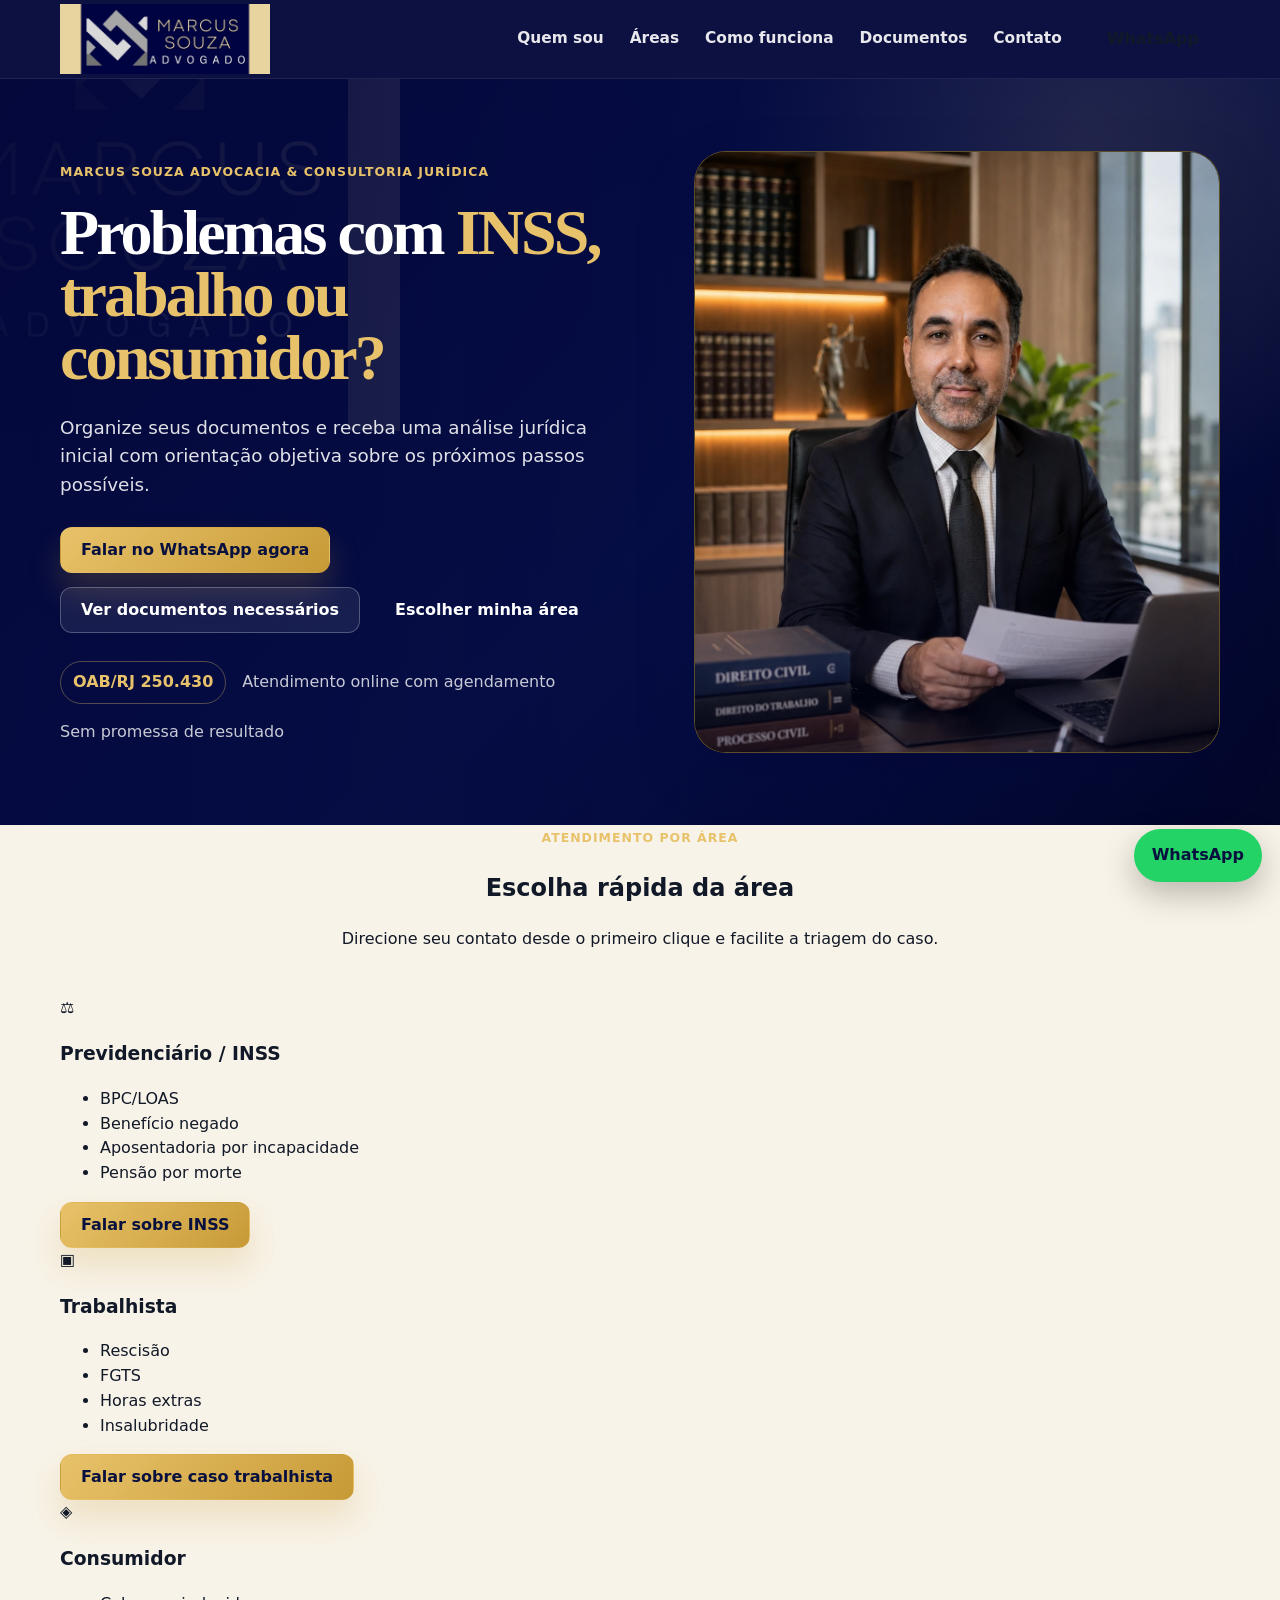
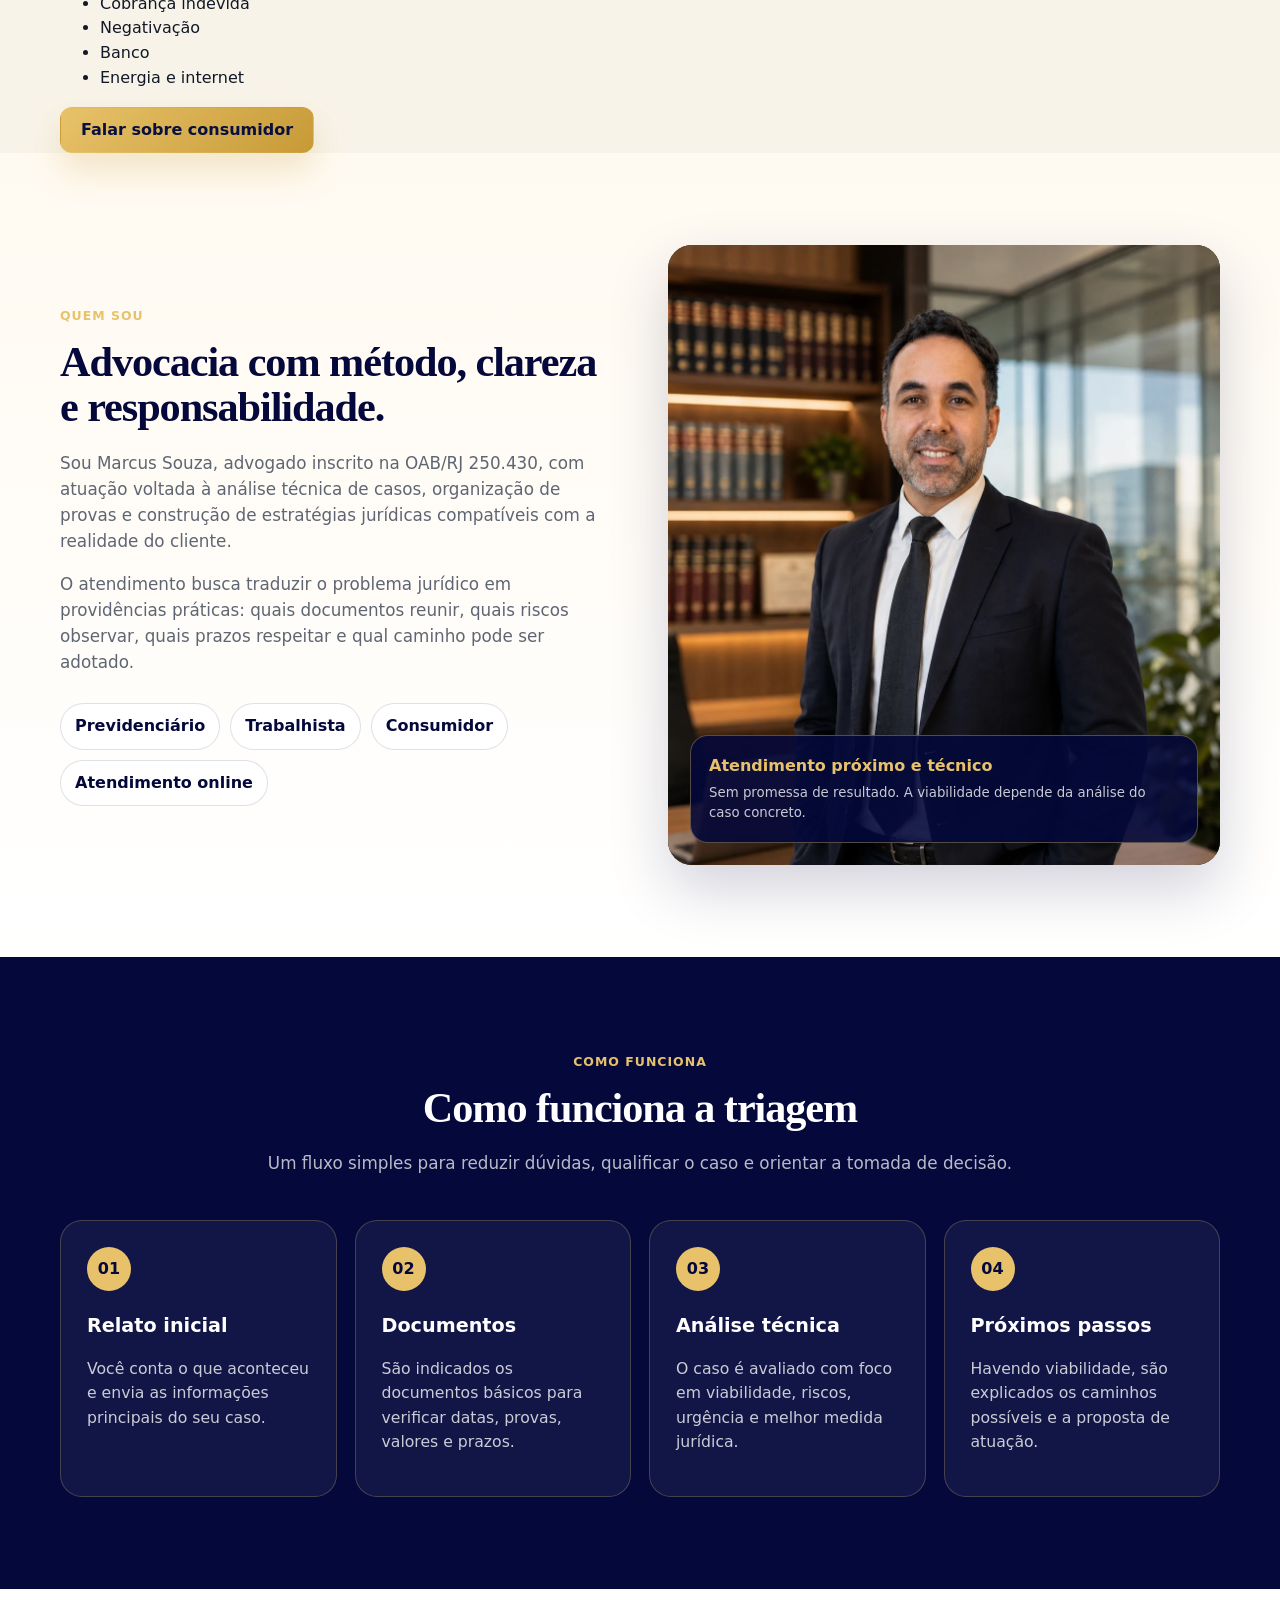
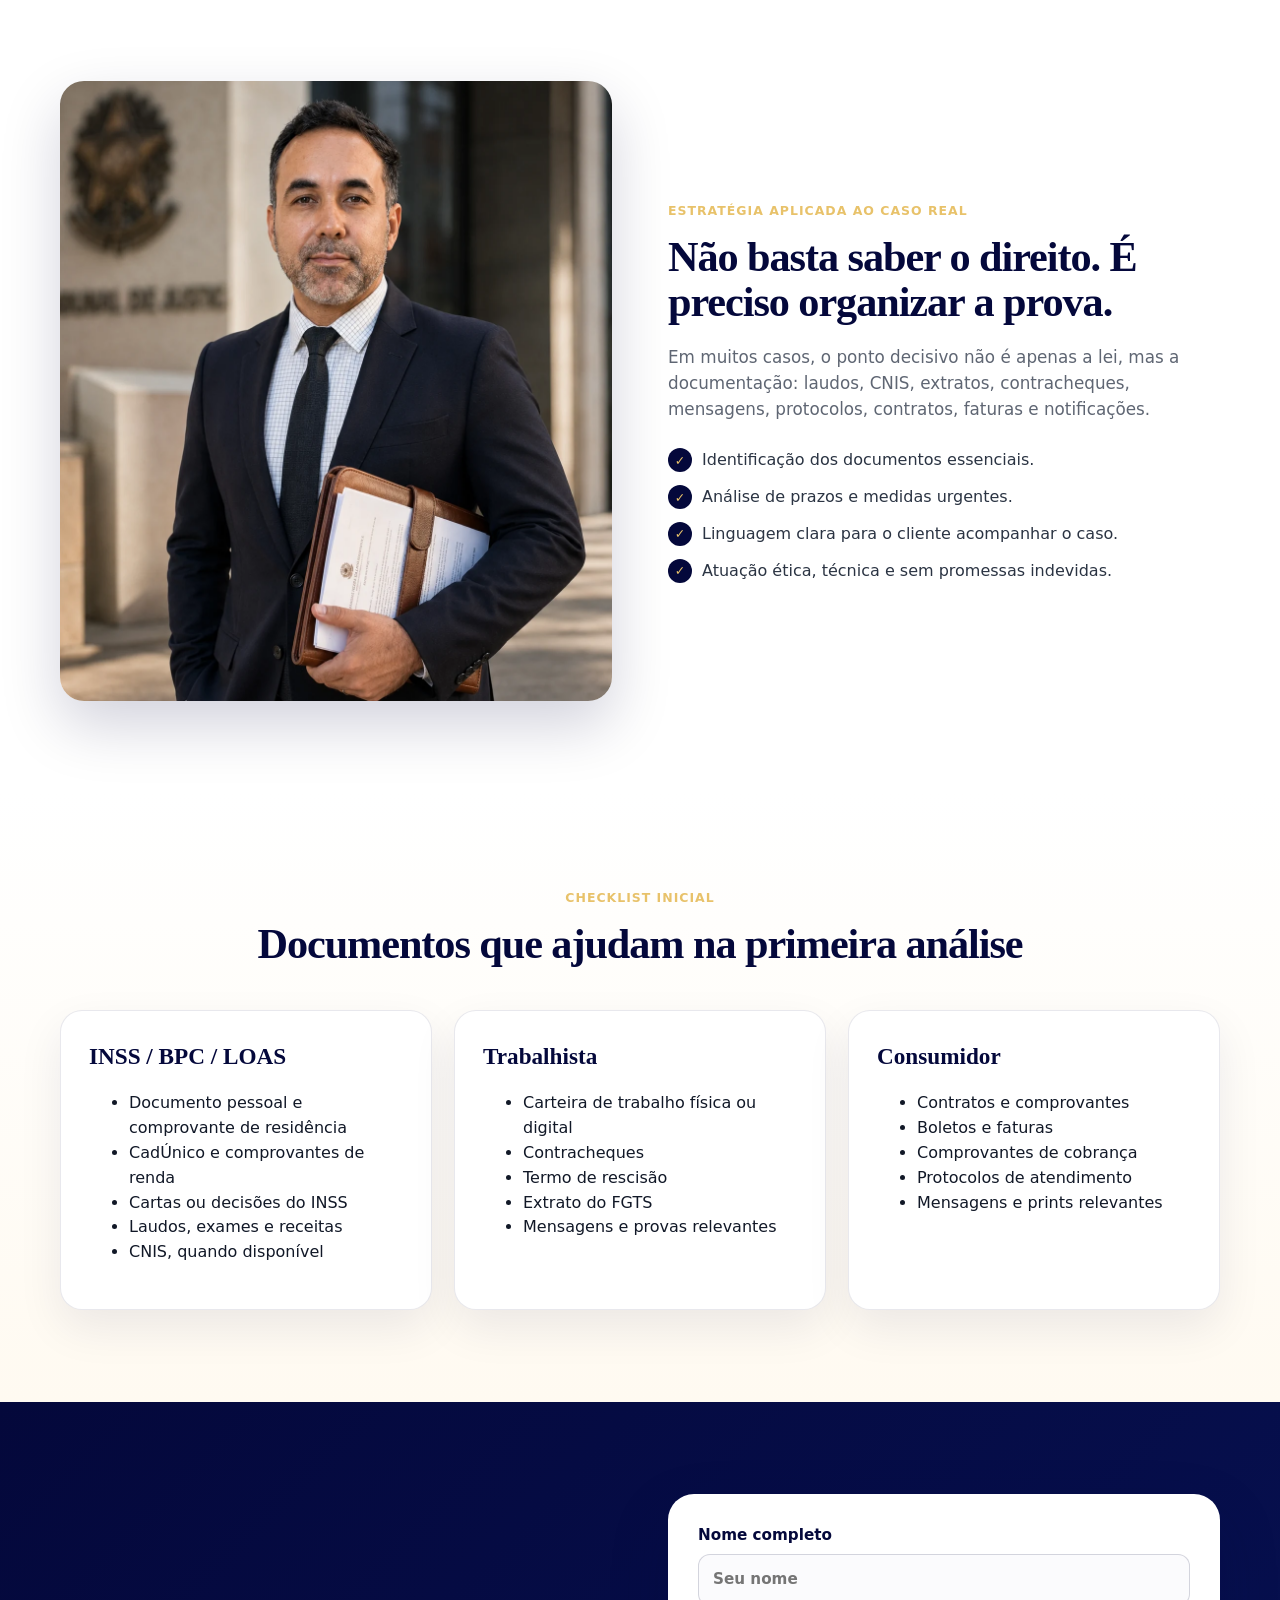
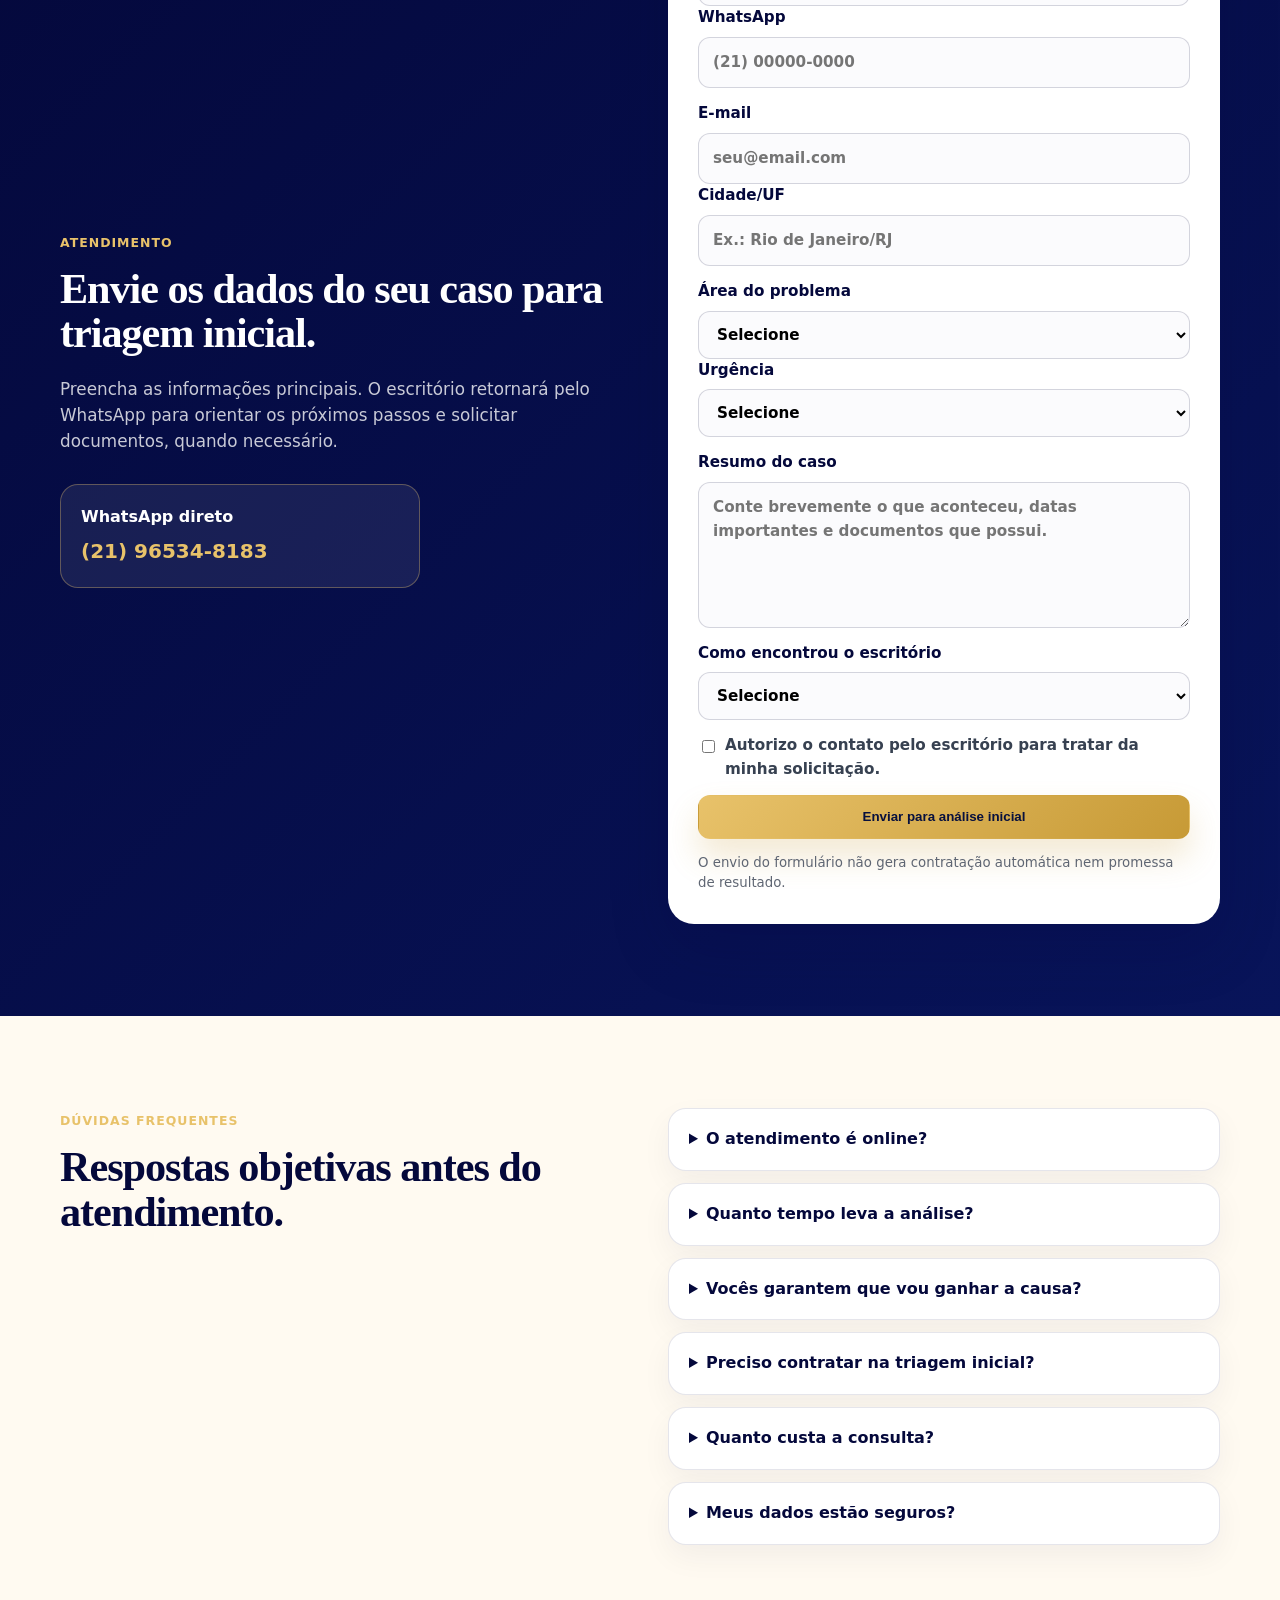
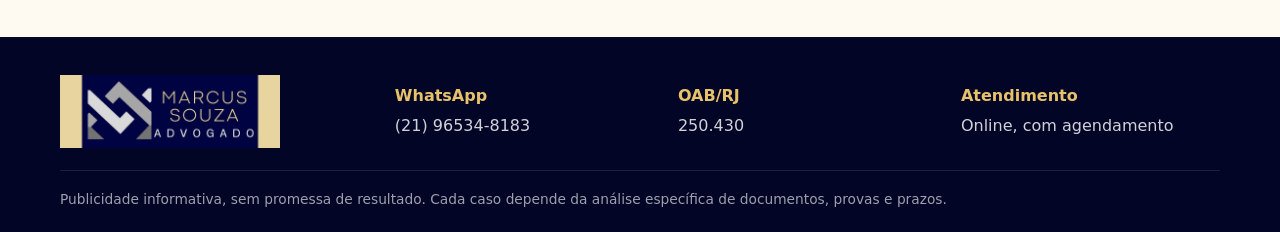
==== commit b70ef69a: "Redesign landing page for lead generation" ====
--- a/index.html
+++ b/index.html
@@ -3,31 +3,47 @@
 <head>
   <meta charset="utf-8" />
   <meta name="viewport" content="width=device-width, initial-scale=1" />
-  <title>Marcus Souza Advogado | Previdenciário, Trabalhista e Consumidor</title>
-  <meta name="description" content="Atendimento jurídico com técnica, estratégia e análise documental em Direito Previdenciário, Trabalhista e do Consumidor. OAB/RJ 250.430." />
+  <title>Advogado Previdenciário, Trabalhista e Consumidor | Marcus Souza OAB/RJ 250.430</title>
+  <meta name="description" content="Atendimento jurídico online em INSS, BPC/LOAS, rescisão trabalhista, FGTS, horas extras, cobrança indevida e negativação. Análise conforme documentos e caso concreto." />
   <meta name="theme-color" content="#04083b" />
-  <meta property="og:title" content="Marcus Souza Advogado" />
-  <meta property="og:description" content="Atendimento jurídico estratégico, análise de documentos e orientação objetiva para o seu caso." />
+  <meta name="robots" content="index, follow" />
+  <link rel="canonical" href="https://sitemarcussouzaadvocacia.netlify.app/" />
+  <meta property="og:title" content="Marcus Souza Advocacia | INSS, Trabalhista e Consumidor" />
+  <meta property="og:description" content="Organize seus documentos e receba orientação jurídica inicial sobre os próximos passos possíveis." />
   <meta property="og:type" content="website" />
   <meta property="og:image" content="/assets/hero.jpg" />
+  <meta property="og:url" content="https://sitemarcussouzaadvocacia.netlify.app/" />
   <link rel="preload" as="image" href="/assets/hero.webp" />
   <link rel="stylesheet" href="/styles.css" />
+  <script type="application/ld+json">
+  {
+    "@context":"https://schema.org",
+    "@type":"LegalService",
+    "name":"Marcus Souza Advocacia e Consultoria Jurídica",
+    "url":"https://sitemarcussouzaadvocacia.netlify.app/",
+    "telephone":"+55 21 96534-8183",
+    "areaServed":"Brasil",
+    "priceRange":"Sob consulta",
+    "description":"Atendimento jurídico online em Direito Previdenciário, Trabalhista e do Consumidor.",
+    "founder":{"@type":"Person","name":"Marcus Souza"}
+  }
+  </script>
 </head>
 <body>
   <header class="site-header" id="topo">
     <div class="container header-wrap">
-      <a class="brand" href="#topo" aria-label="Marcus Souza Advogado">
-        <img src="/assets/logo-wide.webp" alt="Marcus Souza Advogado" />
+      <a class="brand" href="#topo" aria-label="Marcus Souza Advocacia">
+        <img src="/assets/logo-wide.webp" alt="Marcus Souza Advocacia" />
       </a>
       <button class="menu-toggle" aria-controls="menu" aria-expanded="false">Menu</button>
       <nav class="nav" id="menu" aria-label="Navegação principal">
-        <a href="#quem-sou">Quem sou eu</a>
+        <a href="#quem-sou">Quem sou</a>
         <a href="#areas">Áreas</a>
-        <a href="#metodo">Como funciona</a>
+        <a href="#triagem">Como funciona</a>
         <a href="#documentos">Documentos</a>
         <a href="#contato">Contato</a>
       </nav>
-      <a class="btn btn-outline header-cta" target="_blank" rel="noopener" href="https://wa.me/5521965348183?text=Ol%C3%A1%2C%20Dr.%20Marcus.%20Vim%20pelo%20site%20e%20preciso%20de%20uma%20an%C3%A1lise%20jur%C3%ADdica.">WhatsApp</a>
+      <a class="btn btn-whatsapp header-cta" data-area="Geral" target="_blank" rel="noopener" href="https://wa.me/5521965348183?text=Ol%C3%A1%2C%20Dr.%20Marcus.%20Vim%20pelo%20site%20e%20preciso%20de%20uma%20an%C3%A1lise%20jur%C3%ADdica.">WhatsApp</a>
     </div>
   </header>
 
@@ -37,55 +53,77 @@
       <div class="container hero-grid">
         <div class="hero-copy">
           <span class="eyebrow">Marcus Souza Advocacia & Consultoria Jurídica</span>
-          <h1>Atendimento jurídico com <em>técnica, estratégia</em> e análise objetiva do seu caso.</h1>
-          <p>Atuação em Direito Previdenciário, Trabalhista e do Consumidor, com organização de documentos, verificação de prazos e orientação sobre os próximos passos possíveis.</p>
+          <h1>Problemas com <em>INSS, trabalho ou consumidor?</em></h1>
+          <p>Organize seus documentos e receba uma análise jurídica inicial com orientação objetiva sobre os próximos passos possíveis.</p>
           <div class="hero-actions">
-            <a class="btn btn-gold" target="_blank" rel="noopener" href="https://wa.me/5521965348183?text=Ol%C3%A1%2C%20Dr.%20Marcus.%20Souza.%20Preciso%20de%20atendimento%20jur%C3%ADdico.%20Meu%20caso%20%C3%A9%20sobre%3A">Falar com o advogado</a>
-            <a class="btn btn-ghost" href="#contato">Enviar dados do caso</a>
+            <a class="btn btn-gold" data-area="Geral" target="_blank" rel="noopener" href="https://wa.me/5521965348183?text=Ol%C3%A1%2C%20Dr.%20Marcus.%20Vim%20pelo%20site%20e%20preciso%20de%20atendimento%20jur%C3%ADdico.%20Meu%20caso%20%C3%A9%20sobre%3A">Falar no WhatsApp agora</a>
+            <a class="btn btn-ghost" href="#documentos">Ver documentos necessários</a>
+            <a class="btn btn-soft" href="#areas">Escolher minha área</a>
           </div>
           <div class="trust-line">
             <strong>OAB/RJ 250.430</strong>
             <span>Atendimento online com agendamento</span>
+            <span>Sem promessa de resultado</span>
           </div>
         </div>
         <div class="hero-photo-card">
           <picture>
             <source srcset="/assets/hero.webp" type="image/webp" />
-            <img src="/assets/hero.jpg" alt="Marcus Souza em escritório de advocacia" />
+            <img src="/assets/hero.jpg" alt="Marcus Souza em ambiente profissional de advocacia" />
           </picture>
         </div>
       </div>
     </section>
 
-    <section class="service-strip" id="areas" aria-label="Áreas de atuação">
-      <div class="container service-grid">
-        <article>
-          <span class="icon">⚖</span>
-          <h2>Direito Previdenciário</h2>
-          <p>BPC/LOAS, benefícios negados, incapacidade, aposentadorias, pensão e revisões.</p>
-        </article>
-        <article>
-          <span class="icon">▣</span>
-          <h2>Direito Trabalhista</h2>
-          <p>Rescisão, FGTS, horas extras, vínculo, adicionais, acidente e verbas em aberto.</p>
-        </article>
-        <article>
-          <span class="icon">◈</span>
-          <h2>Direito do Consumidor</h2>
-          <p>Cobrança indevida, negativação, fraude bancária, energia, telecom e produtos.</p>
-        </article>
-        <article>
-          <span class="icon">✓</span>
-          <h2>Análise estratégica</h2>
-          <p>Cada caso é avaliado conforme documentos, provas, prazos e riscos jurídicos.</p>
-        </article>
+    <section class="quick-area" id="areas" aria-label="Escolha rápida da área jurídica">
+      <div class="container">
+        <div class="section-head compact">
+          <span class="section-kicker">Atendimento por área</span>
+          <h2>Escolha rápida da área</h2>
+          <p>Direcione seu contato desde o primeiro clique e facilite a triagem do caso.</p>
+        </div>
+        <div class="area-grid">
+          <article class="area-card">
+            <span class="round-icon">⚖</span>
+            <h3>Previdenciário / INSS</h3>
+            <ul>
+              <li>BPC/LOAS</li>
+              <li>Benefício negado</li>
+              <li>Aposentadoria por incapacidade</li>
+              <li>Pensão por morte</li>
+            </ul>
+            <a class="btn btn-gold full" data-area="Previdenciário / INSS" target="_blank" rel="noopener" href="https://wa.me/5521965348183?text=Ol%C3%A1%2C%20Dr.%20Marcus.%20Vim%20pelo%20site%20e%20preciso%20de%20an%C3%A1lise%20sobre%20INSS%2FBPC%2FLOAS.%20Meu%20caso%20%C3%A9%3A">Falar sobre INSS</a>
+          </article>
+          <article class="area-card">
+            <span class="round-icon">▣</span>
+            <h3>Trabalhista</h3>
+            <ul>
+              <li>Rescisão</li>
+              <li>FGTS</li>
+              <li>Horas extras</li>
+              <li>Insalubridade</li>
+            </ul>
+            <a class="btn btn-gold full" data-area="Trabalhista" target="_blank" rel="noopener" href="https://wa.me/5521965348183?text=Ol%C3%A1%2C%20Dr.%20Marcus.%20Vim%20pelo%20site%20e%20preciso%20de%20an%C3%A1lise%20trabalhista.%20Meu%20problema%20envolve%3A">Falar sobre caso trabalhista</a>
+          </article>
+          <article class="area-card">
+            <span class="round-icon">◈</span>
+            <h3>Consumidor</h3>
+            <ul>
+              <li>Cobrança indevida</li>
+              <li>Negativação</li>
+              <li>Banco</li>
+              <li>Energia e internet</li>
+            </ul>
+            <a class="btn btn-gold full" data-area="Consumidor" target="_blank" rel="noopener" href="https://wa.me/5521965348183?text=Ol%C3%A1%2C%20Dr.%20Marcus.%20Vim%20pelo%20site%20e%20preciso%20de%20an%C3%A1lise%20sobre%20Direito%20do%20Consumidor.%20Meu%20problema%20envolve%3A">Falar sobre consumidor</a>
+          </article>
+        </div>
       </div>
     </section>
 
     <section class="section about" id="quem-sou">
       <div class="container about-grid">
         <div class="about-copy">
-          <span class="section-kicker">Quem sou eu</span>
+          <span class="section-kicker">Quem sou</span>
           <h2>Advocacia com método, clareza e responsabilidade.</h2>
           <p>Sou Marcus Souza, advogado inscrito na OAB/RJ 250.430, com atuação voltada à análise técnica de casos, organização de provas e construção de estratégias jurídicas compatíveis com a realidade do cliente.</p>
           <p>O atendimento busca traduzir o problema jurídico em providências práticas: quais documentos reunir, quais riscos observar, quais prazos respeitar e qual caminho pode ser adotado.</p>
@@ -93,6 +131,7 @@
             <span>Previdenciário</span>
             <span>Trabalhista</span>
             <span>Consumidor</span>
+            <span>Atendimento online</span>
           </div>
         </div>
         <div class="portrait-split">
@@ -105,18 +144,18 @@
       </div>
     </section>
 
-    <section class="section method" id="metodo">
+    <section class="section method" id="triagem">
       <div class="container">
         <div class="section-head">
           <span class="section-kicker">Como funciona</span>
-          <h2>Do primeiro contato à estratégia jurídica.</h2>
+          <h2>Como funciona a triagem</h2>
           <p>Um fluxo simples para reduzir dúvidas, qualificar o caso e orientar a tomada de decisão.</p>
         </div>
         <div class="steps-grid">
           <article>
             <b>01</b>
             <h3>Relato inicial</h3>
-            <p>Você informa a área do problema e resume o que aconteceu pelo WhatsApp ou formulário.</p>
+            <p>Você conta o que aconteceu e envia as informações principais do seu caso.</p>
           </article>
           <article>
             <b>02</b>
@@ -140,7 +179,7 @@
     <section class="section feature">
       <div class="container feature-grid">
         <div class="feature-photo">
-          <img src="/assets/court.webp" alt="Marcus Souza em ambiente institucional" />
+          <img src="/assets/court.webp" alt="Ambiente institucional de advocacia" />
         </div>
         <div class="feature-copy">
           <span class="section-kicker">Estratégia aplicada ao caso real</span>
@@ -160,20 +199,38 @@
       <div class="container">
         <div class="section-head">
           <span class="section-kicker">Checklist inicial</span>
-          <h2>Documentos que ajudam na primeira análise.</h2>
+          <h2>Documentos que ajudam na primeira análise</h2>
         </div>
         <div class="cards-grid three">
           <article class="doc-card">
             <h3>INSS / BPC / LOAS</h3>
-            <p>RG, CPF, comprovante de residência, CadÚnico, carta de indeferimento, laudos, exames, receitas, CNIS e comprovantes de renda.</p>
+            <ul class="mini-check">
+              <li>Documento pessoal e comprovante de residência</li>
+              <li>CadÚnico e comprovantes de renda</li>
+              <li>Cartas ou decisões do INSS</li>
+              <li>Laudos, exames e receitas</li>
+              <li>CNIS, quando disponível</li>
+            </ul>
           </article>
           <article class="doc-card">
             <h3>Trabalhista</h3>
-            <p>CTPS, contrato, contracheques, extrato do FGTS, TRCT, escalas, mensagens, comprovantes de pagamento e documentos da demissão.</p>
+            <ul class="mini-check">
+              <li>Carteira de trabalho física ou digital</li>
+              <li>Contracheques</li>
+              <li>Termo de rescisão</li>
+              <li>Extrato do FGTS</li>
+              <li>Mensagens e provas relevantes</li>
+            </ul>
           </article>
           <article class="doc-card">
             <h3>Consumidor</h3>
-            <p>Contratos, faturas, prints, protocolos, boletim de ocorrência quando houver, comprovantes, notificações e consulta de negativação.</p>
+            <ul class="mini-check">
+              <li>Contratos e comprovantes</li>
+              <li>Boletos e faturas</li>
+              <li>Comprovantes de cobrança</li>
+              <li>Protocolos de atendimento</li>
+              <li>Mensagens e prints relevantes</li>
+            </ul>
           </article>
         </div>
       </div>
@@ -187,26 +244,57 @@
           <p>Preencha as informações principais. O escritório retornará pelo WhatsApp para orientar os próximos passos e solicitar documentos, quando necessário.</p>
           <div class="contact-card">
             <strong>WhatsApp direto</strong>
-            <a target="_blank" rel="noopener" href="https://wa.me/5521965348183?text=Ol%C3%A1%2C%20Dr.%20Marcus.%20Vim%20pelo%20site%20e%20preciso%20de%20uma%20an%C3%A1lise%20jur%C3%ADdica.">(21) 96534-8183</a>
+            <a data-area="Contato" target="_blank" rel="noopener" href="https://wa.me/5521965348183?text=Ol%C3%A1%2C%20Dr.%20Marcus.%20Vim%20pelo%20site%20e%20preciso%20de%20uma%20an%C3%A1lise%20jur%C3%ADdica.">(21) 96534-8183</a>
           </div>
         </div>
 
         <form class="lead-form" name="lead-juridico" method="POST" action="/obrigado.html" data-netlify="true" netlify-honeypot="bot-field">
           <input type="hidden" name="form-name" value="lead-juridico" />
+          <input type="hidden" name="utm_source" id="utm_source" />
+          <input type="hidden" name="utm_medium" id="utm_medium" />
+          <input type="hidden" name="utm_campaign" id="utm_campaign" />
+          <input type="hidden" name="utm_content" id="utm_content" />
+          <input type="hidden" name="utm_term" id="utm_term" />
           <p class="hidden"><label>Não preencher: <input name="bot-field" /></label></p>
-          <label>Nome completo<input required type="text" name="nome" autocomplete="name" /></label>
-          <label>WhatsApp<input required type="tel" name="whatsapp" autocomplete="tel" placeholder="(21) 00000-0000" /></label>
-          <label>E-mail<input type="email" name="email" autocomplete="email" /></label>
-          <label>Área do problema
-            <select required name="area">
+          <div class="form-row">
+            <label>Nome completo<input required type="text" name="nome" autocomplete="name" placeholder="Seu nome" /></label>
+            <label>WhatsApp<input required type="tel" name="whatsapp" autocomplete="tel" placeholder="(21) 00000-0000" /></label>
+          </div>
+          <div class="form-row">
+            <label>E-mail<input type="email" name="email" autocomplete="email" placeholder="seu@email.com" /></label>
+            <label>Cidade/UF<input type="text" name="cidade" placeholder="Ex.: Rio de Janeiro/RJ" /></label>
+          </div>
+          <div class="form-row">
+            <label>Área do problema
+              <select required name="area">
+                <option value="">Selecione</option>
+                <option>Direito Previdenciário / INSS / BPC LOAS</option>
+                <option>Direito Trabalhista</option>
+                <option>Direito do Consumidor</option>
+                <option>Outra área jurídica</option>
+              </select>
+            </label>
+            <label>Urgência
+              <select name="urgencia">
+                <option value="">Selecione</option>
+                <option>Alta - prazo ou corte/suspensão</option>
+                <option>Média - preciso organizar documentos</option>
+                <option>Baixa - quero orientação inicial</option>
+              </select>
+            </label>
+          </div>
+          <label>Resumo do caso<textarea required name="mensagem" rows="5" placeholder="Conte brevemente o que aconteceu, datas importantes e documentos que possui."></textarea></label>
+          <label>Como encontrou o escritório
+            <select name="origem">
               <option value="">Selecione</option>
-              <option>Direito Previdenciário / INSS / BPC LOAS</option>
-              <option>Direito Trabalhista</option>
-              <option>Direito do Consumidor</option>
-              <option>Outra área jurídica</option>
+              <option>Google</option>
+              <option>Instagram</option>
+              <option>Facebook</option>
+              <option>Indicação</option>
+              <option>WhatsApp</option>
+              <option>Outro</option>
             </select>
           </label>
-          <label>Resumo do caso<textarea required name="mensagem" rows="5" placeholder="Explique em poucas linhas o que aconteceu."></textarea></label>
           <label class="consent"><input required type="checkbox" name="autorizacao" value="sim" /> Autorizo o contato pelo escritório para tratar da minha solicitação.</label>
           <button class="btn btn-gold" type="submit">Enviar para análise inicial</button>
           <small>O envio do formulário não gera contratação automática nem promessa de resultado.</small>
@@ -222,20 +310,28 @@
         </div>
         <div class="faq-list">
           <details>
-            <summary>Preciso ter todos os documentos para chamar?</summary>
-            <p>Não. O primeiro contato serve para entender o problema e indicar quais documentos serão necessários.</p>
-          </details>
-          <details>
-            <summary>O atendimento pode ser online?</summary>
+            <summary>O atendimento é online?</summary>
             <p>Sim. O atendimento pode ocorrer por WhatsApp, ligação ou videoconferência, conforme agendamento.</p>
           </details>
           <details>
-            <summary>Entrar em contato significa que o caso será aceito?</summary>
-            <p>Não. O caso precisa passar por análise de documentos, prazos, provas e viabilidade jurídica.</p>
-          </details>
-          <details>
-            <summary>O escritório garante resultado?</summary>
+            <summary>Quanto tempo leva a análise?</summary>
+            <p>Depende da complexidade, dos documentos disponíveis e da urgência do caso.</p>
+          </details>
+          <details>
+            <summary>Vocês garantem que vou ganhar a causa?</summary>
             <p>Não. A advocacia atua com técnica, zelo e estratégia, mas o resultado depende do caso concreto e da apreciação administrativa ou judicial.</p>
+          </details>
+          <details>
+            <summary>Preciso contratar na triagem inicial?</summary>
+            <p>Não necessariamente. A triagem serve para compreender o problema e indicar os próximos passos possíveis.</p>
+          </details>
+          <details>
+            <summary>Quanto custa a consulta?</summary>
+            <p>Valores e condições são informados conforme a área, urgência, documentos e tipo de atuação necessária.</p>
+          </details>
+          <details>
+            <summary>Meus dados estão seguros?</summary>
+            <p>As informações enviadas são tratadas com sigilo profissional e utilizadas para a finalidade de atendimento jurídico.</p>
           </details>
         </div>
       </div>
@@ -244,15 +340,16 @@
 
   <footer class="footer">
     <div class="container footer-grid">
-      <img src="/assets/logo-wide.webp" alt="Marcus Souza Advogado" />
-      <div><strong>WhatsApp</strong><a target="_blank" rel="noopener" href="https://wa.me/5521965348183">(21) 96534-8183</a></div>
+      <img src="/assets/logo-wide.webp" alt="Marcus Souza Advocacia" />
+      <div><strong>WhatsApp</strong><a data-area="Rodapé" target="_blank" rel="noopener" href="https://wa.me/5521965348183">(21) 96534-8183</a></div>
       <div><strong>OAB/RJ</strong><span>250.430</span></div>
       <div><strong>Atendimento</strong><span>Online, com agendamento</span></div>
     </div>
     <div class="container legal-note">Publicidade informativa, sem promessa de resultado. Cada caso depende da análise específica de documentos, provas e prazos.</div>
   </footer>
 
-  <a class="floating-whatsapp" target="_blank" rel="noopener" aria-label="Falar no WhatsApp" href="https://wa.me/5521965348183?text=Ol%C3%A1%2C%20Dr.%20Marcus.%20Vim%20pelo%20site%20e%20preciso%20de%20atendimento%20jur%C3%ADdico.">WhatsApp</a>
+  <a class="floating-whatsapp" data-area="Flutuante" target="_blank" rel="noopener" aria-label="Falar no WhatsApp" href="https://wa.me/5521965348183?text=Ol%C3%A1%2C%20Dr.%20Marcus.%20Vim%20pelo%20site%20e%20preciso%20de%20atendimento%20jur%C3%ADdico.">WhatsApp</a>
+
   <script src="/script.js"></script>
 </body>
 </html>
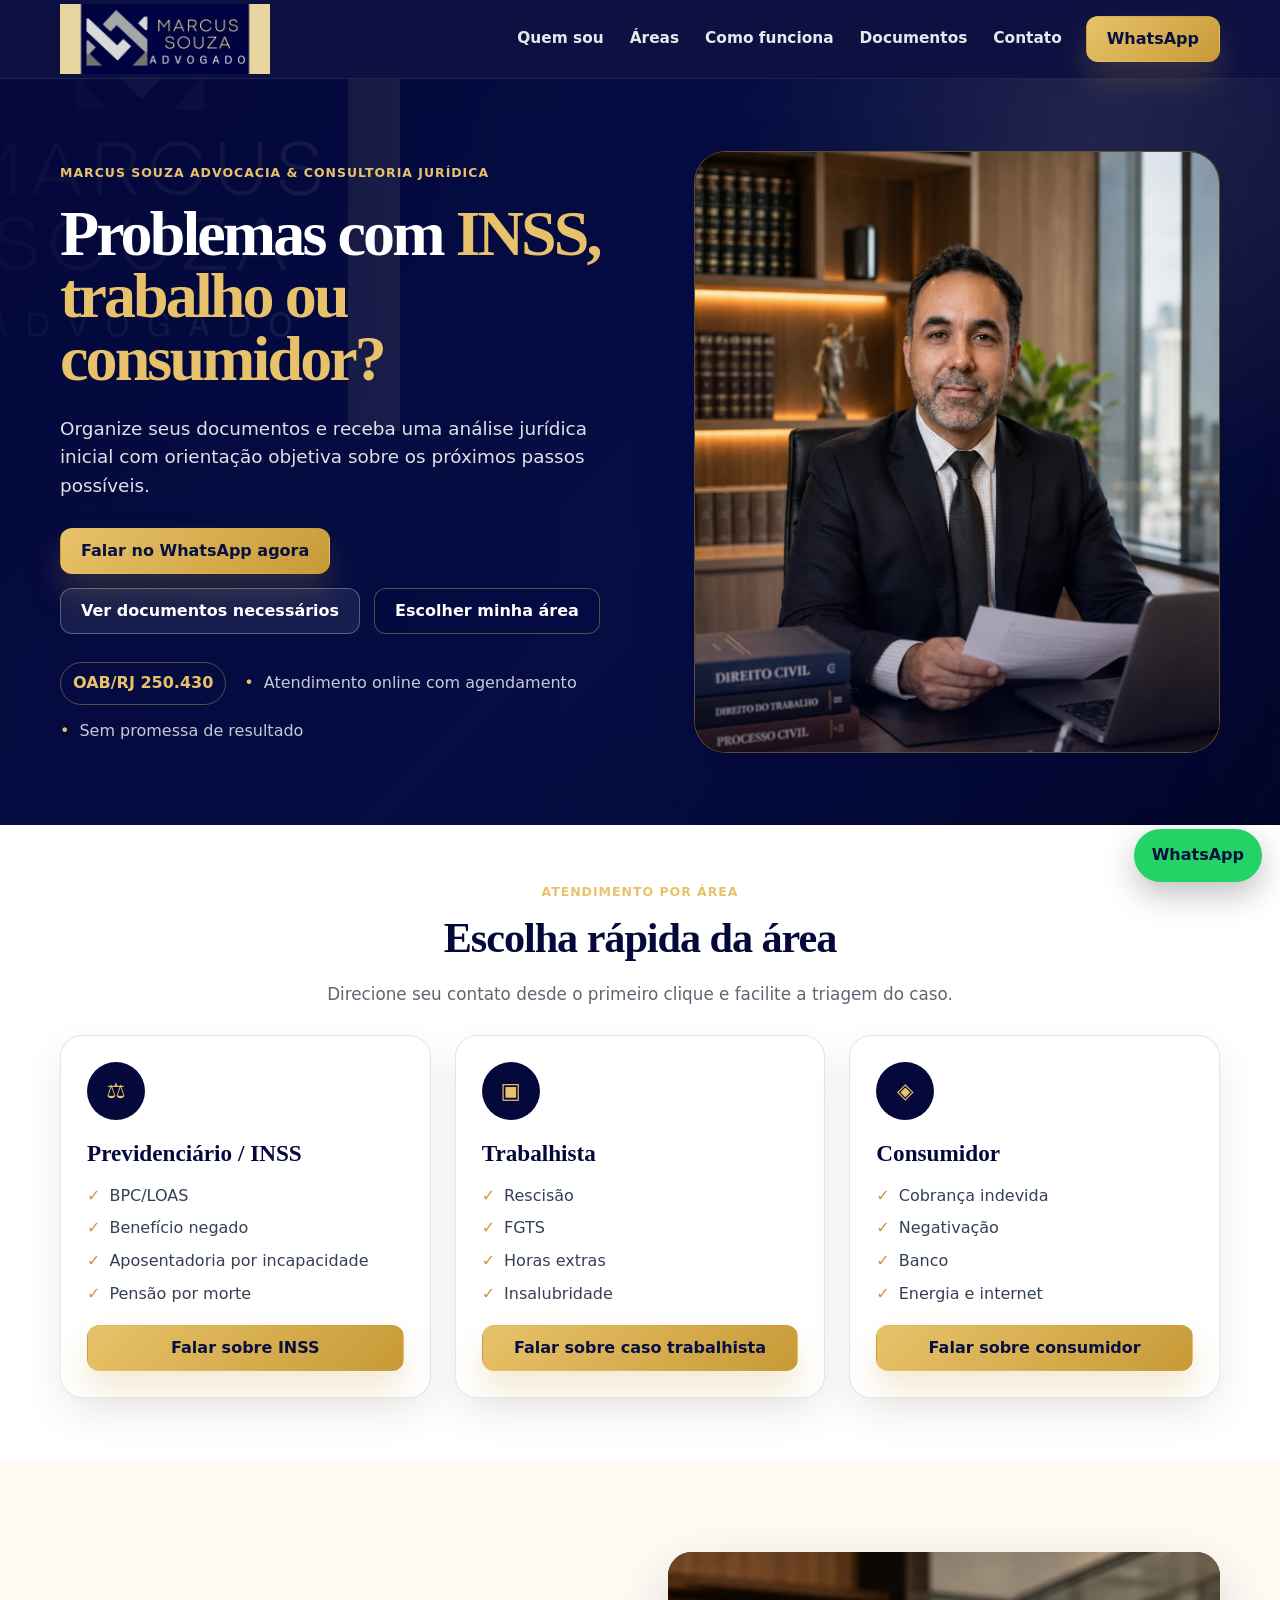
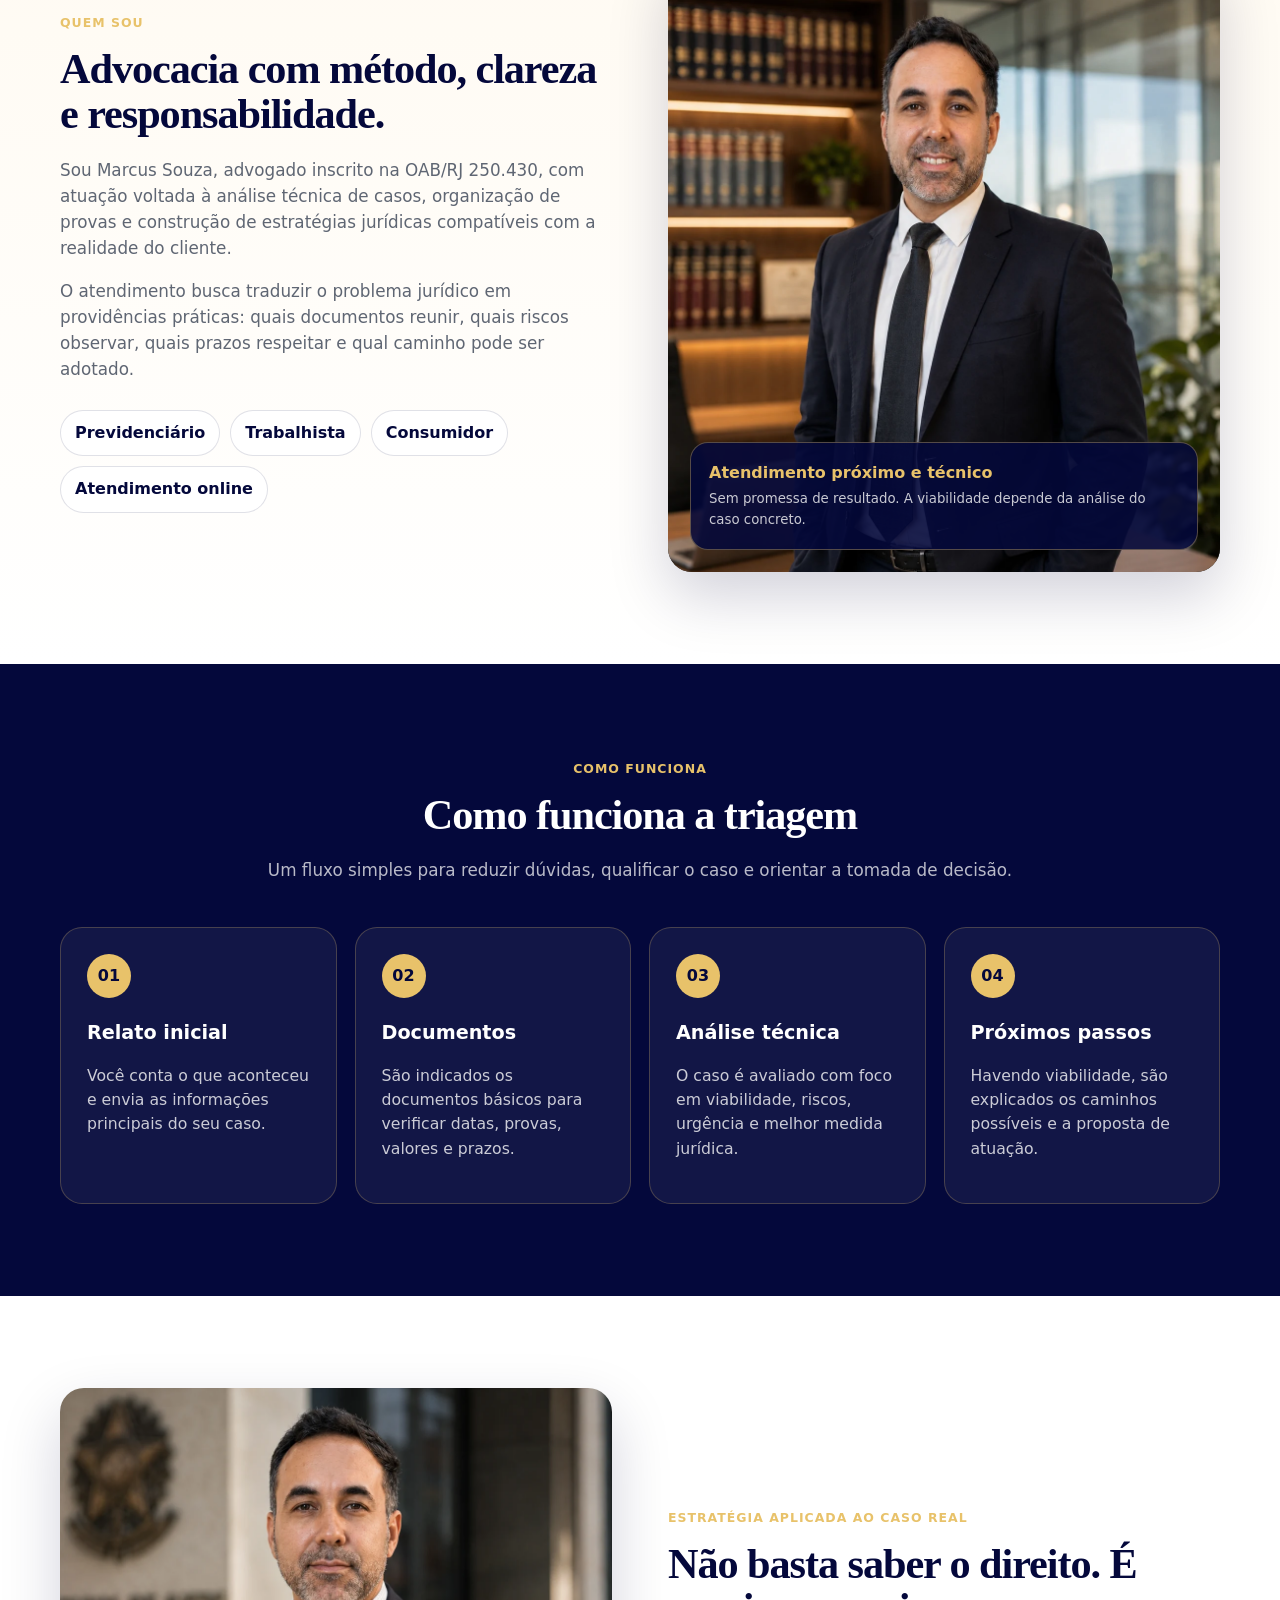
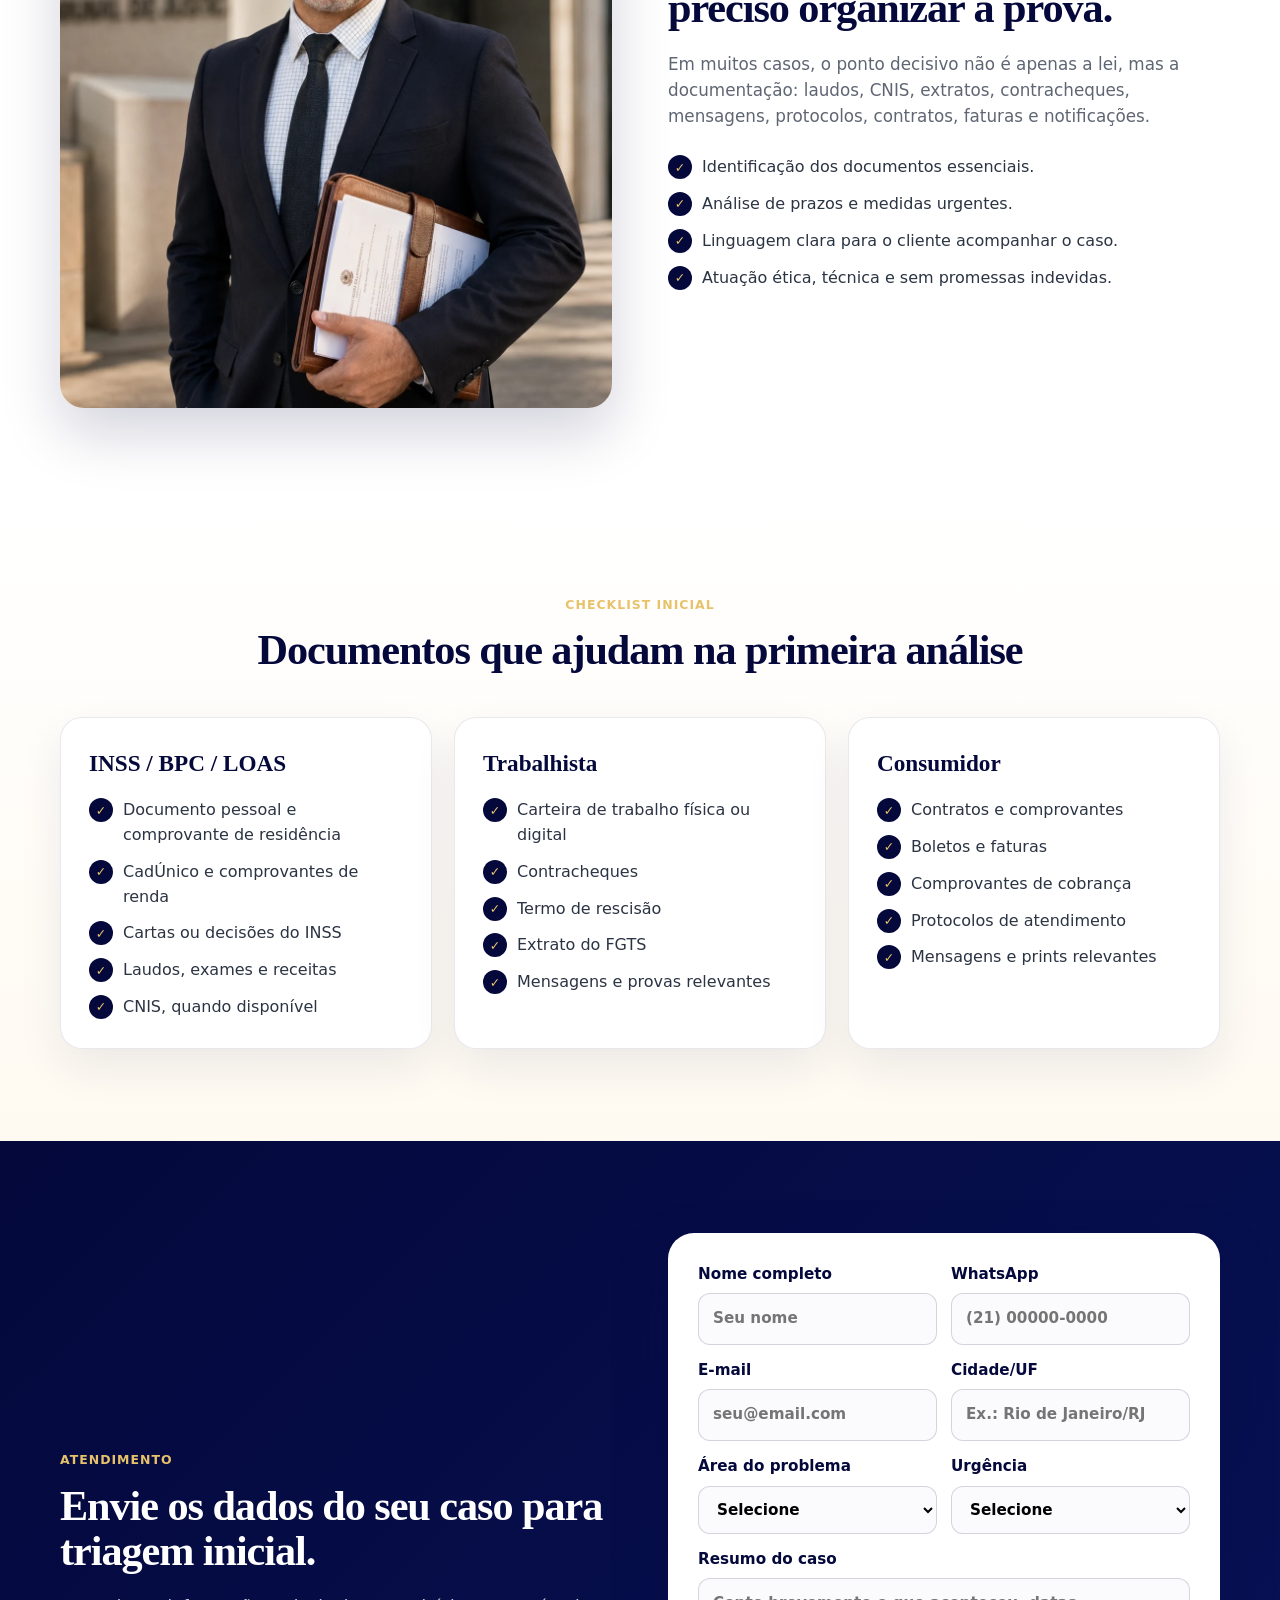
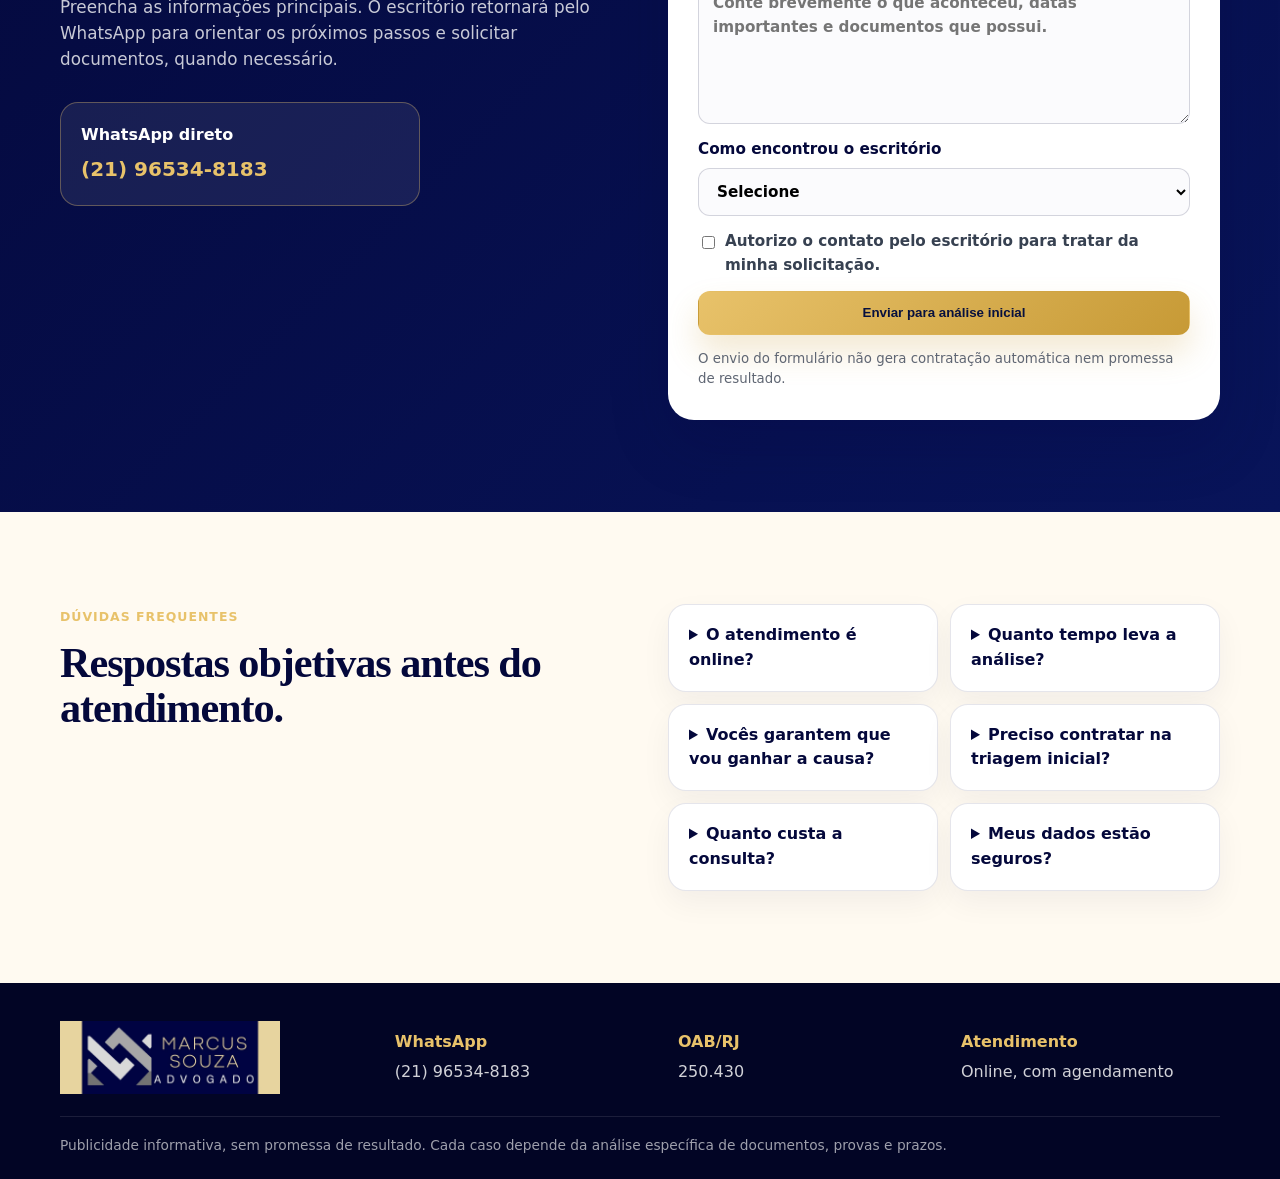
==== commit fc73a3cb: "Install Google Tag Manager" ====
--- a/index.html
+++ b/index.html
@@ -15,6 +15,13 @@
   <meta property="og:url" content="https://sitemarcussouzaadvocacia.netlify.app/" />
   <link rel="preload" as="image" href="/assets/hero.webp" />
   <link rel="stylesheet" href="/styles.css" />
+  <!-- Google Tag Manager -->
+  <script>(function(w,d,s,l,i){w[l]=w[l]||[];w[l].push({'gtm.start':
+  new Date().getTime(),event:'gtm.js'});var f=d.getElementsByTagName(s)[0],
+  j=d.createElement(s),dl=l!='dataLayer'?'&l='+l:'';j.async=true;j.src=
+  'https://www.googletagmanager.com/gtm.js?id='+i+dl;f.parentNode.insertBefore(j,f);
+  })(window,document,'script','dataLayer','GTM-MKHVX4NW');</script>
+  <!-- End Google Tag Manager -->
   <script type="application/ld+json">
   {
     "@context":"https://schema.org",
@@ -30,6 +37,10 @@
   </script>
 </head>
 <body>
+  <!-- Google Tag Manager (noscript) -->
+  <noscript><iframe src="https://www.googletagmanager.com/ns.html?id=GTM-MKHVX4NW"
+  height="0" width="0" style="display:none;visibility:hidden"></iframe></noscript>
+  <!-- End Google Tag Manager (noscript) -->
   <header class="site-header" id="topo">
     <div class="container header-wrap">
       <a class="brand" href="#topo" aria-label="Marcus Souza Advocacia">
@@ -152,35 +163,17 @@
           <p>Um fluxo simples para reduzir dúvidas, qualificar o caso e orientar a tomada de decisão.</p>
         </div>
         <div class="steps-grid">
-          <article>
-            <b>01</b>
-            <h3>Relato inicial</h3>
-            <p>Você conta o que aconteceu e envia as informações principais do seu caso.</p>
-          </article>
-          <article>
-            <b>02</b>
-            <h3>Documentos</h3>
-            <p>São indicados os documentos básicos para verificar datas, provas, valores e prazos.</p>
-          </article>
-          <article>
-            <b>03</b>
-            <h3>Análise técnica</h3>
-            <p>O caso é avaliado com foco em viabilidade, riscos, urgência e melhor medida jurídica.</p>
-          </article>
-          <article>
-            <b>04</b>
-            <h3>Próximos passos</h3>
-            <p>Havendo viabilidade, são explicados os caminhos possíveis e a proposta de atuação.</p>
-          </article>
+          <article><b>01</b><h3>Relato inicial</h3><p>Você conta o que aconteceu e envia as informações principais do seu caso.</p></article>
+          <article><b>02</b><h3>Documentos</h3><p>São indicados os documentos básicos para verificar datas, provas, valores e prazos.</p></article>
+          <article><b>03</b><h3>Análise técnica</h3><p>O caso é avaliado com foco em viabilidade, riscos, urgência e melhor medida jurídica.</p></article>
+          <article><b>04</b><h3>Próximos passos</h3><p>Havendo viabilidade, são explicados os caminhos possíveis e a proposta de atuação.</p></article>
         </div>
       </div>
     </section>
 
     <section class="section feature">
       <div class="container feature-grid">
-        <div class="feature-photo">
-          <img src="/assets/court.webp" alt="Ambiente institucional de advocacia" />
-        </div>
+        <div class="feature-photo"><img src="/assets/court.webp" alt="Ambiente institucional de advocacia" /></div>
         <div class="feature-copy">
           <span class="section-kicker">Estratégia aplicada ao caso real</span>
           <h2>Não basta saber o direito. É preciso organizar a prova.</h2>
@@ -197,41 +190,11 @@
 
     <section class="section documents" id="documentos">
       <div class="container">
-        <div class="section-head">
-          <span class="section-kicker">Checklist inicial</span>
-          <h2>Documentos que ajudam na primeira análise</h2>
-        </div>
+        <div class="section-head"><span class="section-kicker">Checklist inicial</span><h2>Documentos que ajudam na primeira análise</h2></div>
         <div class="cards-grid three">
-          <article class="doc-card">
-            <h3>INSS / BPC / LOAS</h3>
-            <ul class="mini-check">
-              <li>Documento pessoal e comprovante de residência</li>
-              <li>CadÚnico e comprovantes de renda</li>
-              <li>Cartas ou decisões do INSS</li>
-              <li>Laudos, exames e receitas</li>
-              <li>CNIS, quando disponível</li>
-            </ul>
-          </article>
-          <article class="doc-card">
-            <h3>Trabalhista</h3>
-            <ul class="mini-check">
-              <li>Carteira de trabalho física ou digital</li>
-              <li>Contracheques</li>
-              <li>Termo de rescisão</li>
-              <li>Extrato do FGTS</li>
-              <li>Mensagens e provas relevantes</li>
-            </ul>
-          </article>
-          <article class="doc-card">
-            <h3>Consumidor</h3>
-            <ul class="mini-check">
-              <li>Contratos e comprovantes</li>
-              <li>Boletos e faturas</li>
-              <li>Comprovantes de cobrança</li>
-              <li>Protocolos de atendimento</li>
-              <li>Mensagens e prints relevantes</li>
-            </ul>
-          </article>
+          <article class="doc-card"><h3>INSS / BPC / LOAS</h3><ul class="mini-check"><li>Documento pessoal e comprovante de residência</li><li>CadÚnico e comprovantes de renda</li><li>Cartas ou decisões do INSS</li><li>Laudos, exames e receitas</li><li>CNIS, quando disponível</li></ul></article>
+          <article class="doc-card"><h3>Trabalhista</h3><ul class="mini-check"><li>Carteira de trabalho física ou digital</li><li>Contracheques</li><li>Termo de rescisão</li><li>Extrato do FGTS</li><li>Mensagens e provas relevantes</li></ul></article>
+          <article class="doc-card"><h3>Consumidor</h3><ul class="mini-check"><li>Contratos e comprovantes</li><li>Boletos e faturas</li><li>Comprovantes de cobrança</li><li>Protocolos de atendimento</li><li>Mensagens e prints relevantes</li></ul></article>
         </div>
       </div>
     </section>
@@ -242,10 +205,7 @@
           <span class="section-kicker">Atendimento</span>
           <h2>Envie os dados do seu caso para triagem inicial.</h2>
           <p>Preencha as informações principais. O escritório retornará pelo WhatsApp para orientar os próximos passos e solicitar documentos, quando necessário.</p>
-          <div class="contact-card">
-            <strong>WhatsApp direto</strong>
-            <a data-area="Contato" target="_blank" rel="noopener" href="https://wa.me/5521965348183?text=Ol%C3%A1%2C%20Dr.%20Marcus.%20Vim%20pelo%20site%20e%20preciso%20de%20uma%20an%C3%A1lise%20jur%C3%ADdica.">(21) 96534-8183</a>
-          </div>
+          <div class="contact-card"><strong>WhatsApp direto</strong><a data-area="Contato" target="_blank" rel="noopener" href="https://wa.me/5521965348183?text=Ol%C3%A1%2C%20Dr.%20Marcus.%20Vim%20pelo%20site%20e%20preciso%20de%20uma%20an%C3%A1lise%20jur%C3%ADdica.">(21) 96534-8183</a></div>
         </div>
 
         <form class="lead-form" name="lead-juridico" method="POST" action="/obrigado.html" data-netlify="true" netlify-honeypot="bot-field">
@@ -256,45 +216,11 @@
           <input type="hidden" name="utm_content" id="utm_content" />
           <input type="hidden" name="utm_term" id="utm_term" />
           <p class="hidden"><label>Não preencher: <input name="bot-field" /></label></p>
-          <div class="form-row">
-            <label>Nome completo<input required type="text" name="nome" autocomplete="name" placeholder="Seu nome" /></label>
-            <label>WhatsApp<input required type="tel" name="whatsapp" autocomplete="tel" placeholder="(21) 00000-0000" /></label>
-          </div>
-          <div class="form-row">
-            <label>E-mail<input type="email" name="email" autocomplete="email" placeholder="seu@email.com" /></label>
-            <label>Cidade/UF<input type="text" name="cidade" placeholder="Ex.: Rio de Janeiro/RJ" /></label>
-          </div>
-          <div class="form-row">
-            <label>Área do problema
-              <select required name="area">
-                <option value="">Selecione</option>
-                <option>Direito Previdenciário / INSS / BPC LOAS</option>
-                <option>Direito Trabalhista</option>
-                <option>Direito do Consumidor</option>
-                <option>Outra área jurídica</option>
-              </select>
-            </label>
-            <label>Urgência
-              <select name="urgencia">
-                <option value="">Selecione</option>
-                <option>Alta - prazo ou corte/suspensão</option>
-                <option>Média - preciso organizar documentos</option>
-                <option>Baixa - quero orientação inicial</option>
-              </select>
-            </label>
-          </div>
+          <div class="form-row"><label>Nome completo<input required type="text" name="nome" autocomplete="name" placeholder="Seu nome" /></label><label>WhatsApp<input required type="tel" name="whatsapp" autocomplete="tel" placeholder="(21) 00000-0000" /></label></div>
+          <div class="form-row"><label>E-mail<input type="email" name="email" autocomplete="email" placeholder="seu@email.com" /></label><label>Cidade/UF<input type="text" name="cidade" placeholder="Ex.: Rio de Janeiro/RJ" /></label></div>
+          <div class="form-row"><label>Área do problema<select required name="area"><option value="">Selecione</option><option>Direito Previdenciário / INSS / BPC LOAS</option><option>Direito Trabalhista</option><option>Direito do Consumidor</option><option>Outra área jurídica</option></select></label><label>Urgência<select name="urgencia"><option value="">Selecione</option><option>Alta - prazo ou corte/suspensão</option><option>Média - preciso organizar documentos</option><option>Baixa - quero orientação inicial</option></select></label></div>
           <label>Resumo do caso<textarea required name="mensagem" rows="5" placeholder="Conte brevemente o que aconteceu, datas importantes e documentos que possui."></textarea></label>
-          <label>Como encontrou o escritório
-            <select name="origem">
-              <option value="">Selecione</option>
-              <option>Google</option>
-              <option>Instagram</option>
-              <option>Facebook</option>
-              <option>Indicação</option>
-              <option>WhatsApp</option>
-              <option>Outro</option>
-            </select>
-          </label>
+          <label>Como encontrou o escritório<select name="origem"><option value="">Selecione</option><option>Google</option><option>Instagram</option><option>Facebook</option><option>Indicação</option><option>WhatsApp</option><option>Outro</option></select></label>
           <label class="consent"><input required type="checkbox" name="autorizacao" value="sim" /> Autorizo o contato pelo escritório para tratar da minha solicitação.</label>
           <button class="btn btn-gold" type="submit">Enviar para análise inicial</button>
           <small>O envio do formulário não gera contratação automática nem promessa de resultado.</small>
@@ -304,35 +230,14 @@
 
     <section class="section faq">
       <div class="container faq-grid">
-        <div class="section-head align-left">
-          <span class="section-kicker">Dúvidas frequentes</span>
-          <h2>Respostas objetivas antes do atendimento.</h2>
-        </div>
+        <div class="section-head align-left"><span class="section-kicker">Dúvidas frequentes</span><h2>Respostas objetivas antes do atendimento.</h2></div>
         <div class="faq-list">
-          <details>
-            <summary>O atendimento é online?</summary>
-            <p>Sim. O atendimento pode ocorrer por WhatsApp, ligação ou videoconferência, conforme agendamento.</p>
-          </details>
-          <details>
-            <summary>Quanto tempo leva a análise?</summary>
-            <p>Depende da complexidade, dos documentos disponíveis e da urgência do caso.</p>
-          </details>
-          <details>
-            <summary>Vocês garantem que vou ganhar a causa?</summary>
-            <p>Não. A advocacia atua com técnica, zelo e estratégia, mas o resultado depende do caso concreto e da apreciação administrativa ou judicial.</p>
-          </details>
-          <details>
-            <summary>Preciso contratar na triagem inicial?</summary>
-            <p>Não necessariamente. A triagem serve para compreender o problema e indicar os próximos passos possíveis.</p>
-          </details>
-          <details>
-            <summary>Quanto custa a consulta?</summary>
-            <p>Valores e condições são informados conforme a área, urgência, documentos e tipo de atuação necessária.</p>
-          </details>
-          <details>
-            <summary>Meus dados estão seguros?</summary>
-            <p>As informações enviadas são tratadas com sigilo profissional e utilizadas para a finalidade de atendimento jurídico.</p>
-          </details>
+          <details><summary>O atendimento é online?</summary><p>Sim. O atendimento pode ocorrer por WhatsApp, ligação ou videoconferência, conforme agendamento.</p></details>
+          <details><summary>Quanto tempo leva a análise?</summary><p>Depende da complexidade, dos documentos disponíveis e da urgência do caso.</p></details>
+          <details><summary>Vocês garantem que vou ganhar a causa?</summary><p>Não. A advocacia atua com técnica, zelo e estratégia, mas o resultado depende do caso concreto e da apreciação administrativa ou judicial.</p></details>
+          <details><summary>Preciso contratar na triagem inicial?</summary><p>Não necessariamente. A triagem serve para compreender o problema e indicar os próximos passos possíveis.</p></details>
+          <details><summary>Quanto custa a consulta?</summary><p>Valores e condições são informados conforme a área, urgência, documentos e tipo de atuação necessária.</p></details>
+          <details><summary>Meus dados estão seguros?</summary><p>As informações enviadas são tratadas com sigilo profissional e utilizadas para a finalidade de atendimento jurídico.</p></details>
         </div>
       </div>
     </section>
--- a/styles.css
+++ b/styles.css
@@ -1,6 +1,6 @@
 :root{
   --navy:#04083b;
-  --navy-2:#08124d;
+  --navy-2:#07124c;
   --navy-3:#0d1a5f;
   --gold:#e8c26a;
   --gold-2:#c79a36;
@@ -9,9 +9,10 @@
   --ink:#111827;
   --muted:#5f6673;
   --line:rgba(232,194,106,.35);
+  --soft-line:rgba(4,8,59,.10);
   --shadow:0 24px 60px rgba(4,8,59,.18);
   --radius:24px;
 }
-*{box-sizing:border-box}html{scroll-behavior:smooth}body{margin:0;font-family:Inter, ui-sans-serif, system-ui, -apple-system, Segoe UI, Arial, sans-serif;color:var(--ink);background:var(--ivory);line-height:1.55}img{max-width:100%;display:block}a{color:inherit;text-decoration:none}.container{width:min(1160px,calc(100% - 40px));margin-inline:auto}.site-header{position:sticky;top:0;z-index:50;background:rgba(4,8,59,.96);backdrop-filter:blur(18px);border-bottom:1px solid rgba(255,255,255,.08)}.header-wrap{height:78px;display:flex;align-items:center;gap:24px}.brand img{width:210px;height:auto}.nav{display:flex;gap:26px;margin-left:auto;color:#fff;font-weight:650;font-size:.96rem}.nav a{opacity:.9;position:relative}.nav a:after{content:"";position:absolute;left:0;right:0;bottom:-12px;height:2px;background:var(--gold);transform:scaleX(0);transform-origin:left;transition:.2s}.nav a:hover:after{transform:scaleX(1)}.menu-toggle{display:none;margin-left:auto;background:transparent;border:1px solid var(--line);color:#fff;border-radius:10px;padding:8px 12px}.btn{display:inline-flex;align-items:center;justify-content:center;gap:10px;border-radius:12px;padding:14px 20px;font-weight:800;line-height:1;border:1px solid transparent;transition:.2s ease}.btn:hover{transform:translateY(-1px)}.btn-gold{background:linear-gradient(135deg,var(--gold),var(--gold-2));color:#07103e;box-shadow:0 18px 32px rgba(199,154,54,.22)}.btn-outline{border-color:var(--gold);color:var(--gold);padding:12px 18px}.btn-ghost{border-color:rgba(255,255,255,.25);color:#fff;background:rgba(255,255,255,.08)}.hero{position:relative;background:radial-gradient(circle at 85% 10%,rgba(232,194,106,.16),transparent 28%),linear-gradient(135deg,#04083b,#07124c 55%,#030626);color:#fff;overflow:hidden}.hero-bg{position:absolute;inset:0;background:linear-gradient(90deg,rgba(4,8,59,.95),rgba(4,8,59,.78) 45%,rgba(4,8,59,.2)),url('/assets/logo-square.webp') left -120px top -170px/520px auto no-repeat;opacity:.55}.hero-grid{position:relative;min-height:640px;display:grid;grid-template-columns:1.05fr .95fr;gap:52px;align-items:center;padding:72px 0}.eyebrow,.section-kicker{display:inline-flex;color:var(--gold);font-weight:850;letter-spacing:.08em;text-transform:uppercase;font-size:.78rem}.hero h1{font-family:Georgia, 'Times New Roman', serif;font-size:clamp(2.6rem,5vw,5.35rem);line-height:.98;margin:18px 0 24px;max-width:780px;letter-spacing:-.045em}.hero h1 em{font-style:normal;color:var(--gold)}.hero p{font-size:1.15rem;max-width:630px;color:rgba(255,255,255,.88);margin-bottom:28px}.hero-actions{display:flex;gap:14px;flex-wrap:wrap}.trust-line{margin-top:28px;display:flex;gap:16px;align-items:center;flex-wrap:wrap;color:rgba(255,255,255,.78)}.trust-line strong{color:var(--gold);padding:8px 12px;border:1px solid var(--line);border-radius:999px}.hero-photo-card{position:relative;border-radius:32px;overflow:hidden;border:1px solid rgba(232,194,106,.4);box-shadow:var(--shadow);background:#000}.hero-photo-card:before{content:"";position:absolute;inset:0;background:linear-gradient(180deg,transparent 58%,rgba(4,8,59,.35));z-index:1;pointer-events:none}.hero-photo-card img{width:100%;height:600px;object-fit:cover;object-position:center top}.service-strip{background:linear-gradient(90deg,#04083b,#071453);color:#fff;border-top:1px solid var(--line);border-bottom:1px solid var(--line)}.service-grid{display:grid;grid-template-columns:repeat(4,1fr)}.service-grid article{padding:28px 24px;border-left:1px solid rgba(232,194,106,.22)}.service-grid article:last-child{border-right:1px solid rgba(232,194,106,.22)}.icon{display:inline-flex;width:46px;height:46px;align-items:center;justify-content:center;border:1px solid var(--gold);border-radius:14px;color:var(--gold);font-weight:900;margin-bottom:12px}.service-grid h2{font-family:Georgia,serif;color:var(--gold);font-size:1.18rem;margin:0 0 6px}.service-grid p{margin:0;color:rgba(255,255,255,.8);font-size:.95rem}.section{padding:92px 0}.about{background:linear-gradient(180deg,var(--paper),#fff)}.about-grid,.feature-grid,.contact-grid,.faq-grid{display:grid;grid-template-columns:1fr 1fr;gap:56px;align-items:center}.section h2{font-family:Georgia,serif;color:var(--navy);font-size:clamp(2rem,3.3vw,3.5rem);line-height:1.06;margin:12px 0 20px;letter-spacing:-.025em}.section p{color:var(--muted);font-size:1.05rem}.about-badges{display:flex;gap:10px;flex-wrap:wrap;margin-top:28px}.about-badges span{border:1px solid rgba(4,8,59,.12);background:#fff;border-radius:999px;padding:10px 14px;font-weight:800;color:var(--navy)}.portrait-split{position:relative;border-radius:var(--radius);overflow:hidden;box-shadow:var(--shadow);background:#111}.portrait-split img{width:100%;height:620px;object-fit:cover;object-position:center top}.portrait-note{position:absolute;left:22px;right:22px;bottom:22px;border:1px solid var(--line);background:rgba(4,8,59,.88);color:#fff;border-radius:18px;padding:18px}.portrait-note strong{color:var(--gold);display:block}.portrait-note small{display:block;color:rgba(255,255,255,.78);margin-top:4px}.method{background:var(--navy);color:#fff}.method .section h2,.method h2{color:#fff}.method .section-head p{color:rgba(255,255,255,.72)}.section-head{text-align:center;max-width:820px;margin:0 auto 44px}.align-left{text-align:left;margin:0}.steps-grid{display:grid;grid-template-columns:repeat(4,1fr);gap:18px}.steps-grid article{background:rgba(255,255,255,.06);border:1px solid rgba(232,194,106,.25);border-radius:22px;padding:26px}.steps-grid b{display:inline-flex;width:44px;height:44px;align-items:center;justify-content:center;background:var(--gold);border-radius:50%;color:var(--navy);margin-bottom:20px}.steps-grid h3{color:#fff;margin:0 0 10px;font-size:1.2rem}.steps-grid p{color:rgba(255,255,255,.78);font-size:.98rem}.feature{background:#fff}.feature-photo img{border-radius:var(--radius);height:620px;width:100%;object-fit:cover;object-position:center;box-shadow:var(--shadow)}.check-list{padding:0;margin:26px 0 0;list-style:none;display:grid;gap:12px}.check-list li{position:relative;padding-left:34px;color:#2b3443}.check-list li:before{content:"✓";position:absolute;left:0;top:0;background:var(--navy);color:var(--gold);width:24px;height:24px;border-radius:50%;display:flex;align-items:center;justify-content:center;font-size:.78rem;font-weight:900}.documents{background:linear-gradient(180deg,#fff,var(--paper))}.cards-grid.three{display:grid;grid-template-columns:repeat(3,1fr);gap:22px}.doc-card{background:#fff;border:1px solid rgba(4,8,59,.09);border-radius:22px;padding:28px;box-shadow:0 18px 45px rgba(4,8,59,.08)}.doc-card h3{color:var(--navy);font-family:Georgia,serif;font-size:1.45rem;margin:0 0 10px}.contact{background:linear-gradient(135deg,#04083b,#08145a);color:#fff}.contact h2{color:#fff}.contact p{color:rgba(255,255,255,.78)}.contact-card{margin-top:30px;background:rgba(255,255,255,.08);border:1px solid var(--line);border-radius:18px;padding:20px;display:grid;gap:6px;max-width:360px}.contact-card a{color:var(--gold);font-size:1.25rem;font-weight:900}.lead-form{background:#fff;color:var(--ink);border-radius:26px;padding:30px;box-shadow:var(--shadow);display:grid;gap:14px}.lead-form label{display:grid;gap:7px;font-weight:800;color:var(--navy);font-size:.95rem}.lead-form input,.lead-form select,.lead-form textarea{width:100%;border:1px solid rgba(4,8,59,.16);border-radius:12px;padding:13px 14px;font:inherit;background:#fbfbfd}.lead-form textarea{resize:vertical}.lead-form .consent{grid-template-columns:auto 1fr;align-items:start;font-weight:650;color:#374151}.lead-form .consent input{width:auto;margin-top:6px}.lead-form small{color:var(--muted)}.hidden{display:none}.faq{background:var(--paper)}.faq-grid{align-items:start}.faq-list{display:grid;gap:12px}details{background:#fff;border:1px solid rgba(4,8,59,.1);border-radius:18px;padding:18px 20px;box-shadow:0 12px 30px rgba(4,8,59,.05)}summary{cursor:pointer;font-weight:900;color:var(--navy)}details p{margin:10px 0 0;font-size:.98rem}.footer{background:#020525;color:#fff;padding:38px 0 22px}.footer-grid{display:grid;grid-template-columns:1.2fr repeat(3,1fr);gap:24px;align-items:center}.footer img{width:220px}.footer div div{display:grid;gap:5px}.footer strong{color:var(--gold)}.footer span,.footer a{color:rgba(255,255,255,.82)}.legal-note{margin-top:22px;padding-top:18px;border-top:1px solid rgba(255,255,255,.1);color:rgba(255,255,255,.62);font-size:.86rem}.floating-whatsapp{position:fixed;right:18px;bottom:18px;background:#24d366;color:#07103e;border-radius:999px;padding:14px 18px;font-weight:900;box-shadow:0 12px 32px rgba(0,0,0,.25);z-index:60}.thanks-page{min-height:100vh;display:grid;place-items:center;background:linear-gradient(135deg,#04083b,#08145a)}.thanks-card{width:min(620px,calc(100% - 32px));background:#fff;border-radius:28px;padding:42px;text-align:center;box-shadow:var(--shadow)}.thanks-card img{width:250px;margin:0 auto 24px}.thanks-card h1{font-family:Georgia,serif;color:var(--navy);font-size:2.8rem}.thanks-card p{color:var(--muted)}.thanks-card .btn{margin:8px}.thanks-card .btn-ghost{color:var(--navy);border-color:rgba(4,8,59,.2);background:#fff}
-@media (max-width:980px){.header-wrap{height:auto;min-height:72px;flex-wrap:wrap;padding:12px 0}.brand img{width:180px}.menu-toggle{display:inline-flex}.header-cta{display:none}.nav{display:none;order:3;width:100%;margin:0;padding:14px 0;border-top:1px solid rgba(255,255,255,.1);flex-direction:column}.nav.is-open{display:flex}.hero-grid,.about-grid,.feature-grid,.contact-grid,.faq-grid{grid-template-columns:1fr}.hero-grid{padding:52px 0;gap:28px}.hero-photo-card img{height:560px}.service-grid{grid-template-columns:1fr 1fr}.steps-grid,.cards-grid.three,.footer-grid{grid-template-columns:1fr 1fr}.section{padding:68px 0}}
-@media (max-width:640px){.container{width:min(100% - 28px,1160px)}.brand img{width:160px}.hero h1{font-size:2.55rem}.hero p{font-size:1rem}.hero-actions .btn{width:100%}.hero-photo-card img,.portrait-split img,.feature-photo img{height:430px}.service-grid,.steps-grid,.cards-grid.three,.footer-grid{grid-template-columns:1fr}.service-grid article{border-left:0;border-bottom:1px solid rgba(232,194,106,.18)}.section h2{font-size:2rem}.lead-form{padding:22px}.footer{text-align:left}.floating-whatsapp{left:18px;right:18px;text-align:center}.thanks-card{padding:28px}.thanks-card h1{font-size:2rem}}
+*{box-sizing:border-box}html{scroll-behavior:smooth}body{margin:0;font-family:Inter,ui-sans-serif,system-ui,-apple-system,Segoe UI,Arial,sans-serif;color:var(--ink);background:var(--ivory);line-height:1.55}img{max-width:100%;display:block}a{color:inherit;text-decoration:none}.container{width:min(1160px,calc(100% - 40px));margin-inline:auto}.site-header{position:sticky;top:0;z-index:50;background:rgba(4,8,59,.96);backdrop-filter:blur(18px);border-bottom:1px solid rgba(255,255,255,.08)}.header-wrap{min-height:78px;display:flex;align-items:center;gap:24px}.brand img{width:210px;height:auto}.nav{display:flex;gap:26px;margin-left:auto;color:#fff;font-weight:650;font-size:.96rem}.nav a{opacity:.9;position:relative}.nav a:after{content:"";position:absolute;left:0;right:0;bottom:-12px;height:2px;background:var(--gold);transform:scaleX(0);transform-origin:left;transition:.2s}.nav a:hover:after{transform:scaleX(1)}.menu-toggle{display:none;margin-left:auto;background:transparent;border:1px solid var(--line);color:#fff;border-radius:10px;padding:8px 12px}.btn{display:inline-flex;align-items:center;justify-content:center;gap:10px;border-radius:12px;padding:14px 20px;font-weight:850;line-height:1;border:1px solid transparent;transition:.2s ease;cursor:pointer}.btn:hover{transform:translateY(-1px)}.btn-gold,.btn-whatsapp{background:linear-gradient(135deg,var(--gold),var(--gold-2));color:#07103e;box-shadow:0 18px 32px rgba(199,154,54,.22)}.btn-outline{border-color:var(--gold);color:var(--gold);padding:12px 18px}.btn-ghost{border-color:rgba(255,255,255,.28);color:#fff;background:rgba(255,255,255,.08)}.btn-soft{border-color:var(--line);color:#fff;background:rgba(4,8,59,.22)}.btn.full{width:100%;margin-top:18px}.hero{position:relative;background:radial-gradient(circle at 85% 10%,rgba(232,194,106,.16),transparent 28%),linear-gradient(135deg,#04083b,#07124c 55%,#030626);color:#fff;overflow:hidden}.hero-bg{position:absolute;inset:0;background:linear-gradient(90deg,rgba(4,8,59,.95),rgba(4,8,59,.78) 45%,rgba(4,8,59,.2)),url('/assets/logo-square.webp') left -120px top -170px/520px auto no-repeat;opacity:.55}.hero-grid{position:relative;min-height:640px;display:grid;grid-template-columns:1.05fr .95fr;gap:52px;align-items:center;padding:72px 0}.eyebrow,.section-kicker{display:inline-flex;color:var(--gold);font-weight:850;letter-spacing:.08em;text-transform:uppercase;font-size:.78rem}.hero h1{font-family:Georgia,'Times New Roman',serif;font-size:clamp(2.8rem,5vw,5.35rem);line-height:.98;margin:18px 0 24px;max-width:780px;letter-spacing:-.045em}.hero h1 em{font-style:normal;color:var(--gold)}.hero p{font-size:1.15rem;max-width:640px;color:rgba(255,255,255,.88);margin-bottom:28px}.hero-actions{display:flex;gap:14px;flex-wrap:wrap}.trust-line{margin-top:28px;display:flex;gap:14px 18px;align-items:center;flex-wrap:wrap;color:rgba(255,255,255,.78)}.trust-line strong{color:var(--gold);padding:8px 12px;border:1px solid var(--line);border-radius:999px}.trust-line span:before{content:'•';color:var(--gold);margin-right:10px}.hero-photo-card{position:relative;border-radius:32px;overflow:hidden;border:1px solid rgba(232,194,106,.4);box-shadow:var(--shadow);background:#000}.hero-photo-card:before{content:"";position:absolute;inset:0;background:linear-gradient(180deg,transparent 58%,rgba(4,8,59,.35));z-index:1;pointer-events:none}.hero-photo-card img{width:100%;height:600px;object-fit:cover;object-position:center top}.quick-area{background:#fff;padding:54px 0 62px}.section-head{text-align:center;max-width:820px;margin:0 auto 44px}.section-head.compact{margin-bottom:28px}.section h2,.section-head h2{font-family:Georgia,serif;color:var(--navy);font-size:clamp(2rem,3.3vw,3.5rem);line-height:1.06;margin:12px 0 20px;letter-spacing:-.025em}.section-head p,.section p{color:var(--muted);font-size:1.05rem}.area-grid{display:grid;grid-template-columns:repeat(3,1fr);gap:24px}.area-card{background:#fff;border:1px solid var(--soft-line);border-radius:22px;padding:26px;box-shadow:0 16px 42px rgba(4,8,59,.08)}.round-icon{width:58px;height:58px;border-radius:50%;display:flex;align-items:center;justify-content:center;background:var(--navy);color:var(--gold);font-size:1.35rem;margin-bottom:16px}.area-card h3{font-family:Georgia,serif;color:var(--navy);font-size:1.45rem;margin:0 0 12px}.area-card ul{list-style:none;margin:0;padding:0;display:grid;gap:8px;color:#344054}.area-card li:before{content:'✓';color:var(--gold-2);font-weight:900;margin-right:9px}.section{padding:92px 0}.about{background:linear-gradient(180deg,var(--paper),#fff)}.about-grid,.feature-grid,.contact-grid,.faq-grid{display:grid;grid-template-columns:1fr 1fr;gap:56px;align-items:center}.about-badges{display:flex;gap:10px;flex-wrap:wrap;margin-top:28px}.about-badges span{border:1px solid rgba(4,8,59,.12);background:#fff;border-radius:999px;padding:10px 14px;font-weight:800;color:var(--navy)}.portrait-split{position:relative;border-radius:var(--radius);overflow:hidden;box-shadow:var(--shadow);background:#111}.portrait-split img{width:100%;height:620px;object-fit:cover;object-position:center top}.portrait-note{position:absolute;left:22px;right:22px;bottom:22px;border:1px solid var(--line);background:rgba(4,8,59,.88);color:#fff;border-radius:18px;padding:18px}.portrait-note strong{color:var(--gold);display:block}.portrait-note small{display:block;color:rgba(255,255,255,.78);margin-top:4px}.method{background:var(--navy);color:#fff}.method h2{color:#fff}.method .section-head p{color:rgba(255,255,255,.72)}.steps-grid{display:grid;grid-template-columns:repeat(4,1fr);gap:18px}.steps-grid article{background:rgba(255,255,255,.06);border:1px solid rgba(232,194,106,.25);border-radius:22px;padding:26px;position:relative}.steps-grid b{display:inline-flex;width:44px;height:44px;align-items:center;justify-content:center;background:var(--gold);border-radius:50%;color:var(--navy);margin-bottom:20px}.steps-grid h3{color:#fff;margin:0 0 10px;font-size:1.2rem}.steps-grid p{color:rgba(255,255,255,.78);font-size:.98rem}.feature{background:#fff}.feature-photo img{border-radius:var(--radius);height:620px;width:100%;object-fit:cover;object-position:center;box-shadow:var(--shadow)}.check-list,.mini-check{padding:0;margin:26px 0 0;list-style:none;display:grid;gap:12px}.check-list li,.mini-check li{position:relative;padding-left:34px;color:#2b3443}.check-list li:before,.mini-check li:before{content:'✓';position:absolute;left:0;top:0;background:var(--navy);color:var(--gold);width:24px;height:24px;border-radius:50%;display:flex;align-items:center;justify-content:center;font-size:.78rem;font-weight:900}.documents{background:linear-gradient(180deg,#fff,var(--paper))}.cards-grid.three{display:grid;grid-template-columns:repeat(3,1fr);gap:22px}.doc-card{background:#fff;border:1px solid rgba(4,8,59,.09);border-radius:22px;padding:28px;box-shadow:0 18px 45px rgba(4,8,59,.08)}.doc-card h3{color:var(--navy);font-family:Georgia,serif;font-size:1.45rem;margin:0 0 10px}.doc-card .mini-check{margin-top:16px}.contact{background:linear-gradient(135deg,#04083b,#08145a);color:#fff}.contact h2{color:#fff}.contact p{color:rgba(255,255,255,.78)}.contact-card{margin-top:30px;background:rgba(255,255,255,.08);border:1px solid var(--line);border-radius:18px;padding:20px;display:grid;gap:6px;max-width:360px}.contact-card a{color:var(--gold);font-size:1.25rem;font-weight:900}.lead-form{background:#fff;color:var(--ink);border-radius:26px;padding:30px;box-shadow:var(--shadow);display:grid;gap:14px}.form-row{display:grid;grid-template-columns:1fr 1fr;gap:14px}.lead-form label{display:grid;gap:7px;font-weight:800;color:var(--navy);font-size:.95rem}.lead-form input,.lead-form select,.lead-form textarea{width:100%;border:1px solid rgba(4,8,59,.16);border-radius:12px;padding:13px 14px;font:inherit;background:#fbfbfd}.lead-form textarea{resize:vertical}.lead-form .consent{grid-template-columns:auto 1fr;align-items:start;font-weight:650;color:#374151}.lead-form .consent input{width:auto;margin-top:6px}.lead-form small{color:var(--muted)}.hidden{display:none}.faq{background:var(--paper)}.faq-grid{align-items:start}.align-left{text-align:left;margin:0}.faq-list{display:grid;grid-template-columns:1fr 1fr;gap:12px}details{background:#fff;border:1px solid rgba(4,8,59,.1);border-radius:18px;padding:18px 20px;box-shadow:0 12px 30px rgba(4,8,59,.05)}summary{cursor:pointer;font-weight:900;color:var(--navy)}details p{margin:10px 0 0;font-size:.98rem}.footer{background:#020525;color:#fff;padding:38px 0 22px}.footer-grid{display:grid;grid-template-columns:1.2fr repeat(3,1fr);gap:24px;align-items:center}.footer img{width:220px}.footer div div{display:grid;gap:5px}.footer strong{color:var(--gold)}.footer span,.footer a{color:rgba(255,255,255,.82)}.legal-note{margin-top:22px;padding-top:18px;border-top:1px solid rgba(255,255,255,.1);color:rgba(255,255,255,.62);font-size:.86rem}.floating-whatsapp{position:fixed;right:18px;bottom:18px;background:#24d366;color:#07103e;border-radius:999px;padding:14px 18px;font-weight:900;box-shadow:0 12px 32px rgba(0,0,0,.25);z-index:60}.thanks-page{min-height:100vh;display:grid;place-items:center;background:linear-gradient(135deg,#04083b,#08145a)}.thanks-card{width:min(620px,calc(100% - 32px));background:#fff;border-radius:28px;padding:42px;text-align:center;box-shadow:var(--shadow)}.thanks-card img{width:250px;margin:0 auto 24px}.thanks-card h1{font-family:Georgia,serif;color:var(--navy);font-size:2.8rem}.thanks-card p{color:var(--muted)}.thanks-card .btn{margin:8px}.thanks-card .btn-ghost{color:var(--navy);border-color:rgba(4,8,59,.2);background:#fff}
+@media (max-width:980px){.header-wrap{height:auto;min-height:72px;flex-wrap:wrap;padding:12px 0}.brand img{width:180px}.menu-toggle{display:inline-flex}.header-cta{display:none}.nav{display:none;order:3;width:100%;margin:0;padding:14px 0;border-top:1px solid rgba(255,255,255,.1);flex-direction:column}.nav.is-open{display:flex}.hero-grid,.about-grid,.feature-grid,.contact-grid,.faq-grid{grid-template-columns:1fr}.hero-grid{padding:52px 0;gap:28px}.hero-photo-card img{height:560px}.area-grid,.steps-grid,.cards-grid.three,.footer-grid,.faq-list{grid-template-columns:1fr 1fr}.section{padding:68px 0}}
+@media (max-width:640px){.container{width:min(100% - 28px,1160px)}.brand img{width:160px}.hero h1{font-size:2.55rem}.hero p{font-size:1rem}.hero-actions .btn{width:100%}.hero-photo-card img,.portrait-split img,.feature-photo img{height:430px}.area-grid,.steps-grid,.cards-grid.three,.footer-grid,.faq-list,.form-row{grid-template-columns:1fr}.section h2,.section-head h2{font-size:2rem}.lead-form{padding:22px}.footer{text-align:left}.floating-whatsapp{left:18px;right:18px;text-align:center}.thanks-card{padding:28px}.thanks-card h1{font-size:2rem}}
